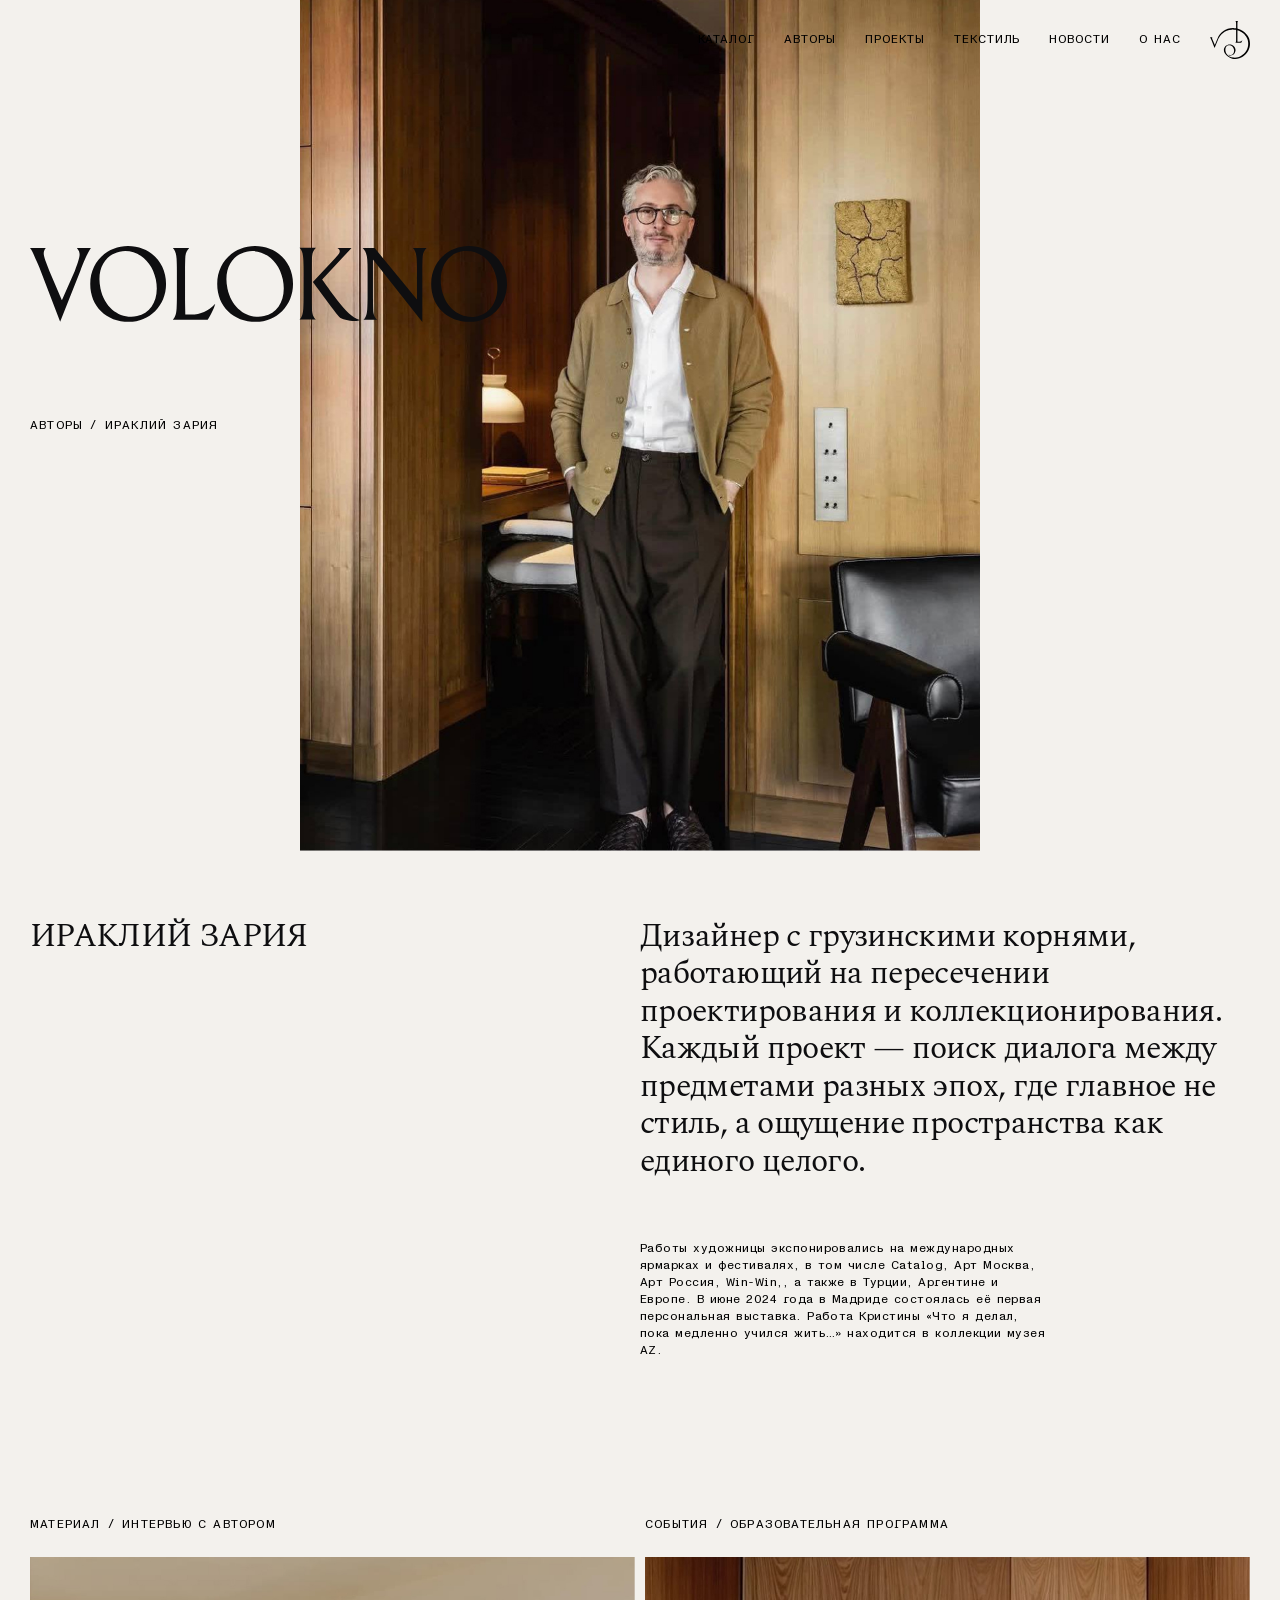
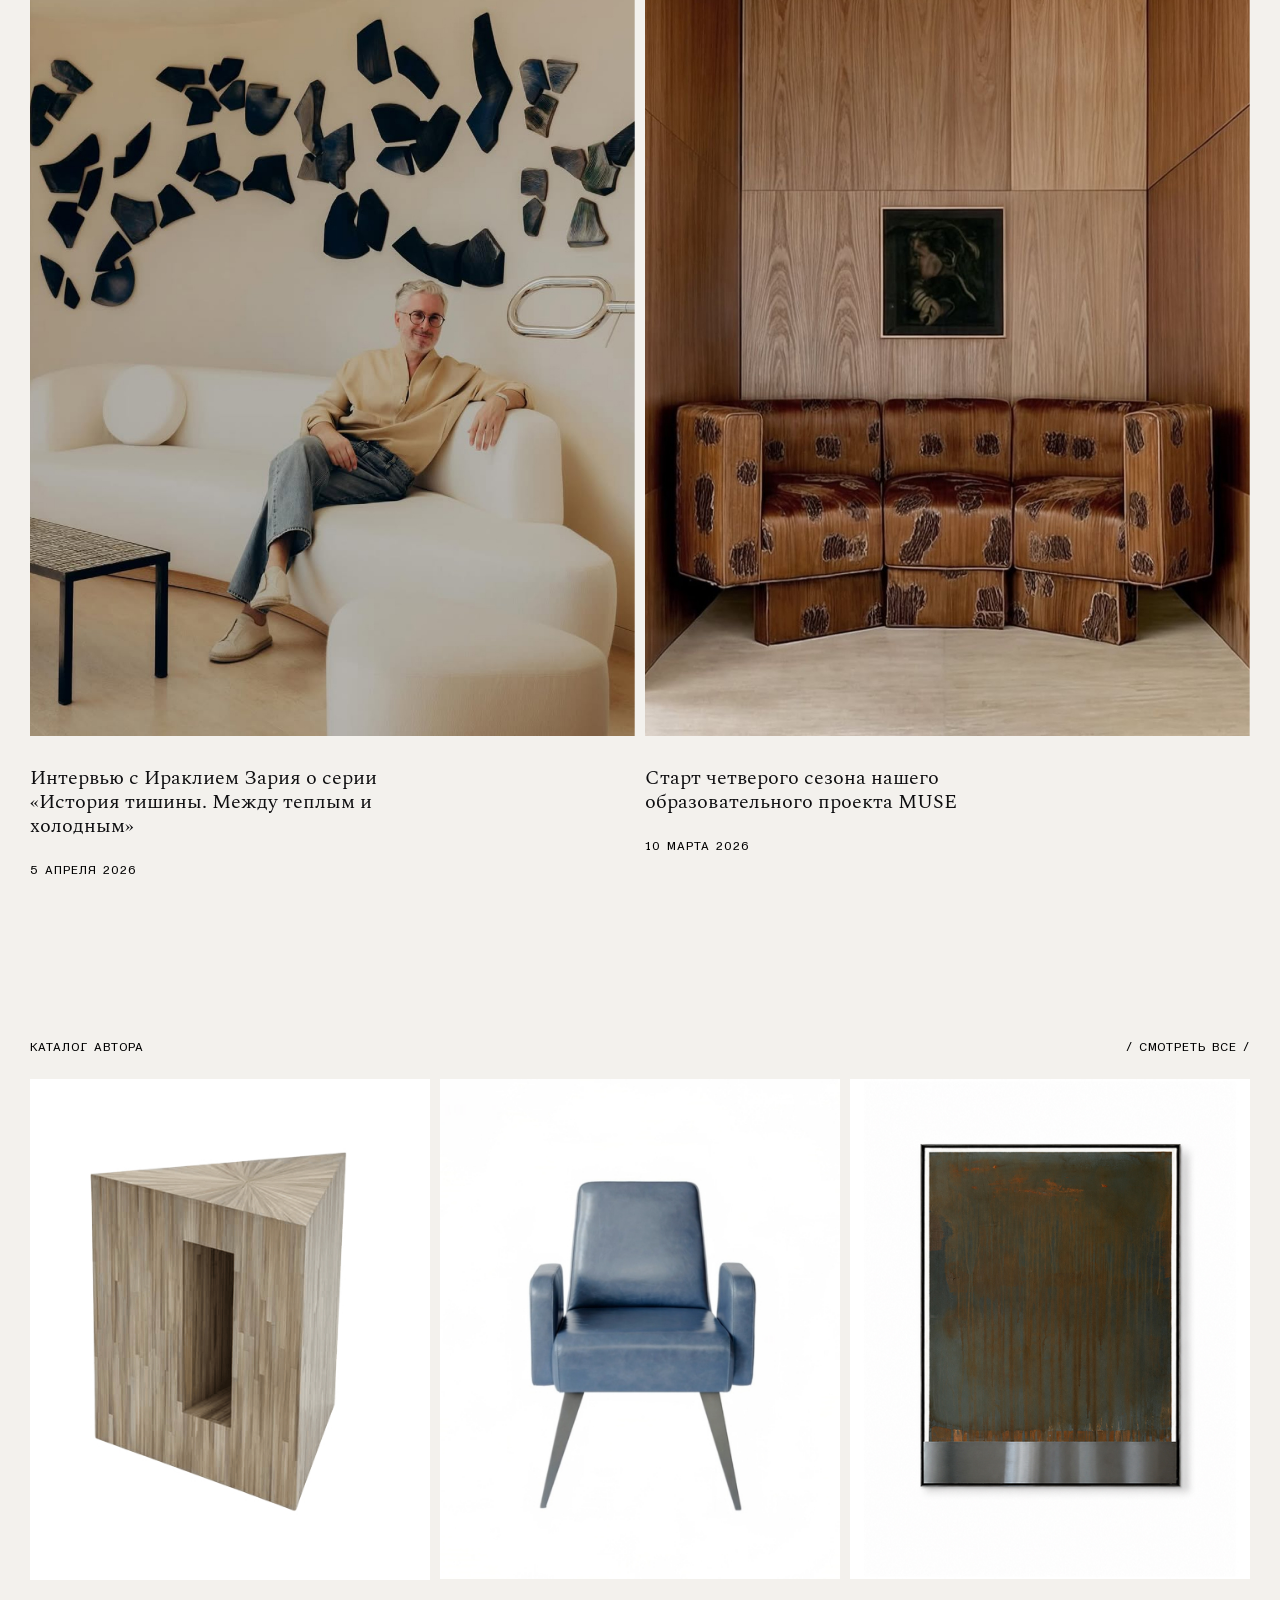
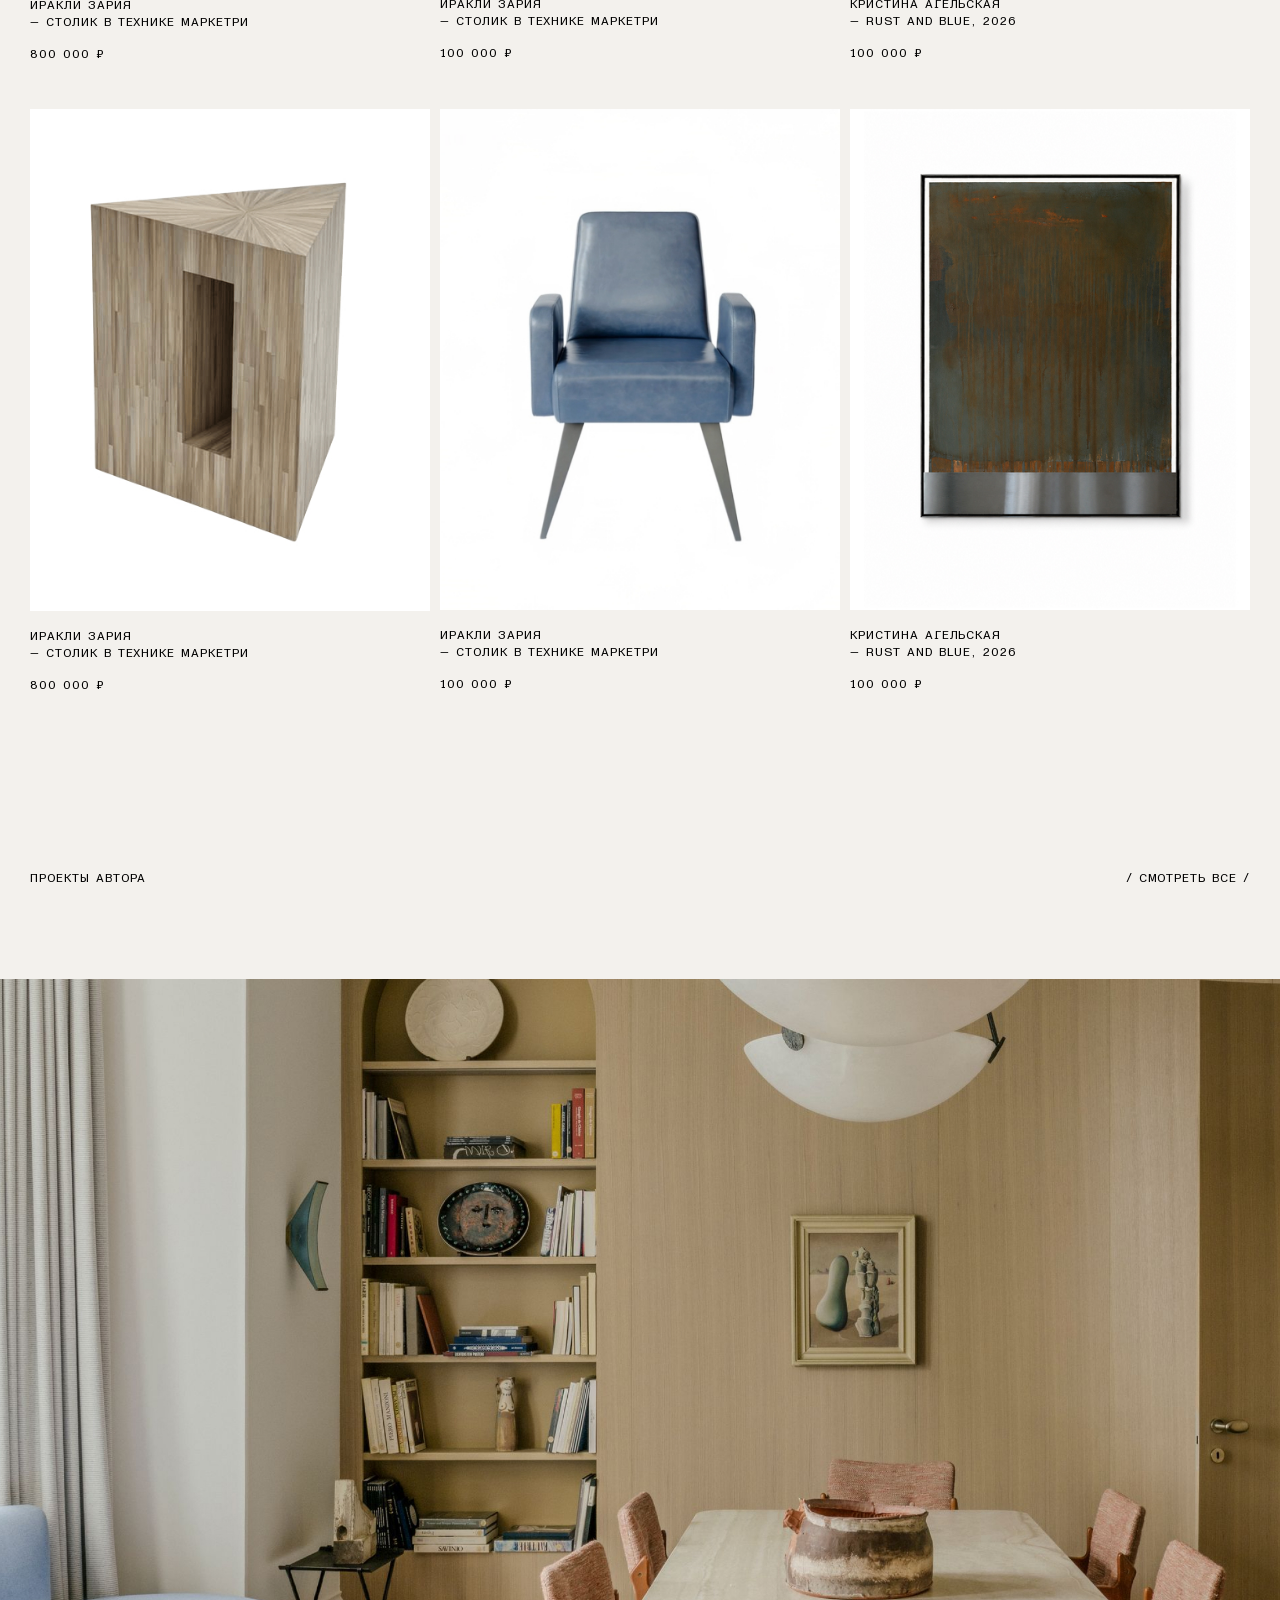
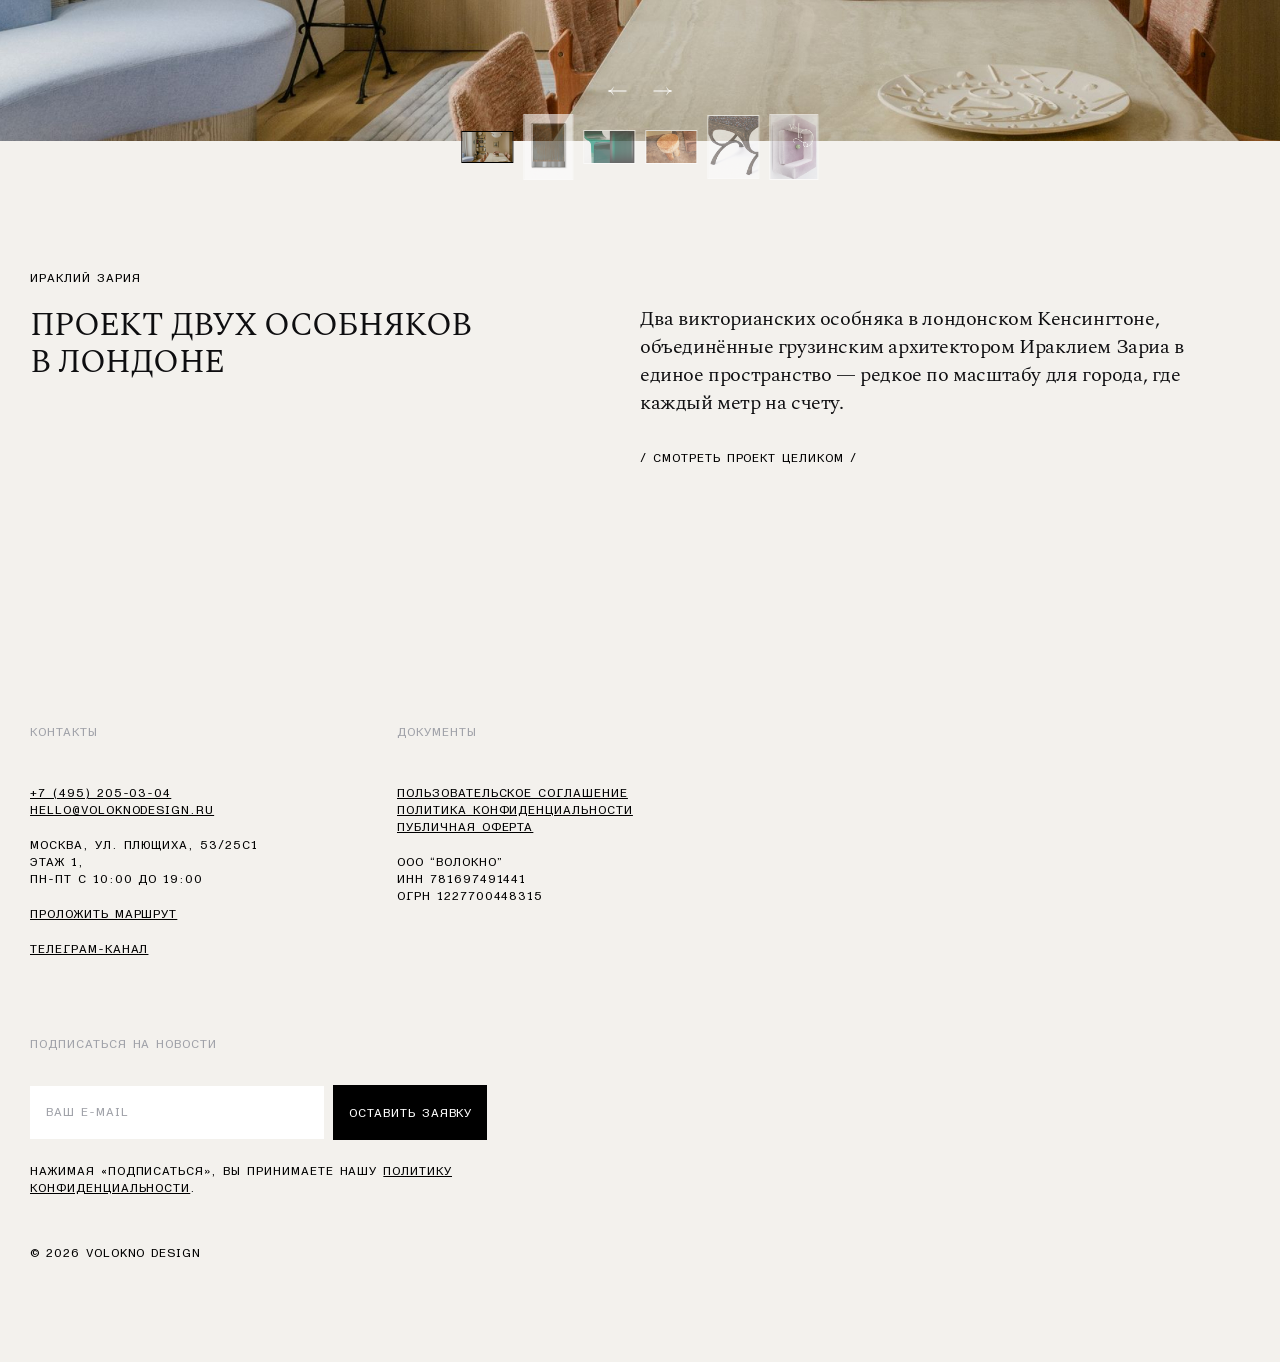
==== author-1.html @ be118489 "2 stage ver.1" ====
<!DOCTYPE html>
<html lang="ru">
<head>
    <meta charset="UTF-8">
    <meta http-equiv="X-UA-Compatible" content="IE=edge">
    <meta name="viewport" content="width=device-width, initial-scale=1.0">
    <title>Автор #1</title>
    <link rel="stylesheet" href="css/styles.min.css">
    <script src="js/jquery-3.6.0.min.js" defer></script>
    <script src="js/slick.min.js" defer></script>
    <script src="js/jquery.maskedinput.min.js" defer></script>
    <script src="js/scripts.js" defer></script>
</head>
<body class="no-logo-mobile">
    <header class="main-header">
        <a class="main-header__logo" href="index.html"></a>
        <div class="main-header__menu">
            <ul>
                <li><a href="catalog.html">каталог</a></li>
                <li><a class="active" href="authors.html">авторы</a></li>
                <li><a href="projects.html">проекты</a></li>
                <li><a href="textile.html">текстиль</a></li>
                <li><a href="news.html">новости</a></li>
                <li><a href="about.html">о нас</a></li>
            </ul>
            <a class="main-header__menu__symbol" href="index.html"></a>
        </div>
        <div class="main-header__mobile-header">
            <a class="main-header__mobile-header__symbol" href="index.html"></a>
            <span class="main-header__mobile-header__burger" data-menu-open="mobile-menu"></span>
        </div>
        <div class="main-header__mobile-menu" data-menu="mobile-menu">
            <div class="main-header__mobile-menu__header">
                <span class="main-header__mobile-menu__header__close" data-menu-close></span>
            </div>
            <div class="main-header__mobile-menu__body">
                <div class="main-header__mobile-menu__body__items">
                    <ul>
                        <li><a href="about.html">о нас</a></li>
                        <li><a href="textile.html">текстиль</a></li>
                        <li><a href="catalog.html">каталог</a></li>
                        <li><a href="news.html">новости</a></li>
                        <li><a href="projects.html">проекты</a></li>
                    </ul>
                </div>
                <div class="main-header__mobile-menu__body__contacts">
                    <p>
                        <a href="tel:+74952050304">+7 (495) 205-03-04</a> <br>
                        <a href="mailto:hello@voloknodesign.ru">hello@voloknodesign.ru</a>
                    </p>
                    <p>
                        Москва, ул. Плющиха, 53 с1<br>
                        пн-пт с 10:00 до 19:00
                    </p>
                    <p>
                        <a href="#">проложить маршрут</a>
                    </p>
                    <p>
                        <a href="">телеграм-канал</a>
                    </p>
                </div>
            </div>
        </div>
    </header>
    <main>
        <div class="author-image volblock volblock--image-promo bg-dark">
            <img src="img/author_promo_1.jpg" alt="author">
            <ul class="author-image__breadcrumbs breadcrumbs-list">
                <li>авторы</li>
                <li>ИРАКЛИЙ ЗАРИЯ</li>
            </ul>
        </div>
        <div class="author-desc volblock volblock--text-spaced volblock--text-spaced-author-desc">
            <div class="volblock--text-spaced__title">
                <span>ИРАКЛИЙ ЗАРИЯ</span>
            </div>
            <div class="volblock--text-spaced__main">
                <p>Дизайнер с грузинскими корнями, работающий на пересечении проектирования и коллекционирования. Каждый проект — поиск диалога между предметами разных эпох, где главное не стиль, а ощущение пространства как единого целого.</p>
                <div class="volblock--text-spaced__main__sm">
                    <p>Работы художницы экспонировались на международных ярмарках и фестивалях, в том числе Catalog, Арт Москва, Арт Россия, Win-Win,, а также в Турции, Аргентине и Европе. В июне 2024 года в Мадриде состоялась её первая персональная выставка. Работа Кристины «Что я делал, пока медленно учился жить…» находится в коллекции музея AZ.</p>
                </div>
            </div>
        </div>
        <div class="author-events news-list news-list--featured news-slider">
            <div class="news-list__item">
                <div class="news-list__item__type">
                    <ul class="breadcrumbs-list">
                        <li>материал</li>
                        <li>интервью с автором</li>
                    </ul>
                </div>
                <div class="news-list__item__pic">
                    <a href="#">
                        <img src="img/author_event_1.jpg" alt="event">
                    </a>
                </div>
                <div class="news-list__item__title">
                    Интервью с Ираклием Зария о серии «История тишины. Между теплым и холодным»
                </div>
                <div class="news-list__item__date">
                    5 апреля 2026
                </div>
            </div>
            <div class="news-list__item">
                <div class="news-list__item__type">
                    <ul class="breadcrumbs-list">
                        <li>события</li>
                        <li>образовательная программа</li>
                    </ul>
                </div>
                <div class="news-list__item__pic">
                    <a href="#">
                        <img src="img/author_event_2.jpg" alt="event">
                    </a>
                </div>
                <div class="news-list__item__title">
                    Старт четверого сезона нашего образовательного проекта MUSE
                </div>
                <div class="news-list__item__date">
                    10 марта 2026
                </div>
            </div>
        </div>
        <div class="author-products volblock volblock--products">
            <div class="volblock--products__title">
                <span>каталог автора</span>
                <a class="volblock--products__title__link-desktop link" href="#">смотреть все</a>
                <a class="volblock--products__title__link-mobile link padded" href="#">каталог автора</a>
            </div>
            <div class="author-products__list products-list products-list--featured featured-slider">
                <div class="products-list__item">
                    <div class="products-list__item__pic">
                        <a href="product.html">
                            <img src="img/product_1.jpg" alt="product">
                        </a>
                    </div>
                    <div class="products-list__item__author">
                        иракли зария 
                    </div>
                    <div class="products-list__item__title">
                        — столик в технике маркетри 
                    </div>
                    <div class="products-list__item__price">
                        800 000 ₽ 
                    </div>
                </div>
                <div class="products-list__item">
                    <div class="products-list__item__pic">
                        <a href="product.html">
                            <img src="img/product_2.jpg" alt="product">
                        </a>
                    </div>
                    <div class="products-list__item__author">
                        иракли зария 
                    </div>
                    <div class="products-list__item__title">
                        — столик в технике маркетри 
                    </div>
                    <div class="products-list__item__price">
                        100 000 ₽
                    </div>
                </div>
                <div class="products-list__item">
                    <div class="products-list__item__pic">
                        <a href="product.html">
                            <img src="img/product_3.jpg" alt="product">
                        </a>
                    </div>
                    <div class="products-list__item__author">
                        кристина агельская 
                    </div>
                    <div class="products-list__item__title">
                        — rust and blue, 2026
                    </div>
                    <div class="products-list__item__price">
                        100 000 ₽
                    </div>
                </div>
                <div class="products-list__item">
                    <div class="products-list__item__pic">
                        <a href="product.html">
                            <img src="img/product_1.jpg" alt="product">
                        </a>
                    </div>
                    <div class="products-list__item__author">
                        иракли зария 
                    </div>
                    <div class="products-list__item__title">
                        — столик в технике маркетри 
                    </div>
                    <div class="products-list__item__price">
                        800 000 ₽ 
                    </div>
                </div>
                <div class="products-list__item">
                    <div class="products-list__item__pic">
                        <a href="product.html">
                            <img src="img/product_2.jpg" alt="product">
                        </a>
                    </div>
                    <div class="products-list__item__author">
                        иракли зария 
                    </div>
                    <div class="products-list__item__title">
                        — столик в технике маркетри 
                    </div>
                    <div class="products-list__item__price">
                        100 000 ₽
                    </div>
                </div>
                <div class="products-list__item">
                    <div class="products-list__item__pic">
                        <a href="product.html">
                            <img src="img/product_3.jpg" alt="product">
                        </a>
                    </div>
                    <div class="products-list__item__author">
                        кристина агельская 
                    </div>
                    <div class="products-list__item__title">
                        — rust and blue, 2026
                    </div>
                    <div class="products-list__item__price">
                        100 000 ₽
                    </div>
                </div>
            </div>
        </div>
        <div class="author-projects volblock volblock--projects">
            <div class="author-projects__title volblock--projects__title">
                <span>проекты автора</span>
                <a class="volblock--projects__title__link-desktop link" href="#">смотреть все</a>
                <a class="volblock--projects__title__link-mobile link padded" href="#">проекты автора</a>
            </div>
            <div class="author-projects__slider vol-slider volblock--projects__slider slider-wrapper main-slider-wrapper">
                <div class="slider-placeholder">
                    <img src="img/author_projects_slide_1.jpg" alt="Загрузка...">
                </div>
                <div class="main-slider slider-loading">
                    <div class="main-slider__slide" data-thumb="img/author_projects_slide_1.jpg">
                        <img src="img/author_projects_slide_1.jpg" alt="main-slider-1">
                    </div>
                    <div class="main-slider__slide" data-thumb="img/slide_2.jpg">
                        <img src="img/slide_2.jpg" alt="main-slider-2">
                    </div>
                    <div class="main-slider__slide" data-thumb="img/slide_3.jpg">
                        <img src="img/slide_3.jpg" alt="main-slider-3">
                    </div>
                    <div class="main-slider__slide" data-thumb="img/slide_4.jpg">
                        <img src="img/slide_4.jpg" alt="main-slider-4">
                    </div>
                    <div class="main-slider__slide" data-thumb="img/slide_5.jpg">
                        <img src="img/slide_5.jpg" alt="main-slider-5">
                    </div>
                    <div class="main-slider__slide" data-thumb="img/slide_6.jpg">
                        <img src="img/slide_6.jpg" alt="main-slider-6">
                    </div>
                </div>
            </div>
            <div class="author-projects__desc volblock--projects__desc volblock volblock--text-spaced volblock--text-spaced-with-sub">
                <div class="volblock--text-spaced__title">
                    <i>ираклий зария</i>
                    <span>Проект двух особняков в Лондоне</span>
                </div>
                <div class="volblock--text-spaced__main volblock--text-spaced__main-md">
                    <p>Два викторианских особняка в лондонском Кенсингтоне, объединённые грузинским архитектором Ираклием Зариа в единое пространство — редкое по масштабу для города, где каждый метр на счету. </p>
                    <div class="volblock--text-spaced__main__link">
                        <a href="#" class="link padded-mobile">смотреть проект целиком</a>
                    </div>
                </div>
            </div>
        </div>
    </main>
    <footer class="main-footer">
        <div class="main-footer__blocks">
            <div class="main-footer__block main-footer__block--contacts">
                <div class="main-footer__block__title">
                    Контакты
                </div>
                <div class="main-footer__block__body">
                    <p>
                        <a href="tel:+74952050304">+7 (495) 205-03-04</a> <br>
                        <a href="mailto:hello@voloknodesign.ru">hello@voloknodesign.ru</a>
                    </p>
                    <p>
                        Москва, ул. Плющиха, 53/25с1 <br class="hidden-desktop"> этаж 1, <br class="hidden-mobile">
                        пн-пт с 10:00 до 19:00
                    </p>
                    <p>
                        <a href="#">проложить маршрут</a>
                    </p>
                    <p>
                        <a href="">телеграм-канал</a>
                    </p>
                </div>
            </div>
            <div class="main-footer__block main-footer__block--documents">
                <div class="main-footer__block__title">
                    Документы
                </div>
                <div class="main-footer__block__body">
                    <p>
                        <a href="#">пользовательское соглашение</a> <br>
                        <a href="#">Политика конфиденциальности</a> <br>
                        <a href="#">публичная Оферта</a>
                    </p>
                    <p>
                        ооо “волокно” <br>
                        ИНН 781697491441 <br>
                        ОГРН 1227700448315
                    </p>
                </div>
            </div>
            <div class="main-footer__block main-footer__block--newsletter">
                <div class="main-footer__block__title">
                    Подписаться на новости
                </div>
                <div class="main-footer__block__body">
                    <form class="newsletter-form" action="#">
                        <div class="newsletter-form__fields">
                            <input type="text" name="email" placeholder="ваш e-mail">
                            <input type="submit" name="submit" value="оставить заявку">
                        </div>
                        <div class="newsletter-form__consent">
                            Нажимая «Подписаться», вы принимаете нашу <a href="#">Политику конфиденциальности</a>.
                        </div>
                    </form>
                </div>
            </div>
        </div>
        <div class="main-footer__copyright">
            © 2026 volokno design
        </div>
        <div class="cookies-notice hidden">
            <p>На сайте используются куки-файлы. Оставаясь на сайте, вы соглашаетесь с <a href="#">Политикой конфиденциальности</a> и <a href="#">обработки персональных данных</a>.</p>
            <span class="cookies-notice__accept button button--transparent button--bordered">согласен</span>
        </div>
    </footer>
</body>
</html>
---- css/styles.min.css ----
html,body,div,span,applet,object,iframe,h1,h2,h3,h4,h5,h6,p,blockquote,pre,a,abbr,acronym,address,big,cite,code,del,dfn,em,img,ins,kbd,q,s,samp,small,strike,strong,sub,sup,tt,var,b,u,i,center,dl,dt,dd,ol,ul,li,fieldset,form,label,legend,button,table,caption,tbody,tfoot,thead,tr,th,td,article,aside,canvas,details,embed,figure,figcaption,footer,header,hgroup,menu,nav,output,ruby,section,summary,time,mark,audio,video{box-sizing:border-box;margin:0;padding:0;border:0;font-size:100%;font:inherit;vertical-align:top}strong{font-weight:bold}article,aside,details,figcaption,figure,footer,header,hgroup,menu,nav,section{display:block}body{line-height:1}ol,ul{list-style:none}blockquote,q{quotes:none}blockquote:before,blockquote:after,q:before,q:after{content:"";content:none}table{border-collapse:collapse;border-spacing:0}input[type=text],input[type=email],input[type=tel],input[type=password],input[type=number],textarea{box-sizing:border-box;text-indent:0;background:rgba(0,0,0,0);box-shadow:none;border-radius:0;outline:0}button,input[type=submit]{box-sizing:border-box;border:none;border-radius:0;background:rgba(0,0,0,0);cursor:pointer}img{max-width:100%}@font-face{font-family:"Monument Grotesk";src:url("../fonts/ABCMonumentGroteskCyrillicSemiMono-Regular.eot");src:url("../fonts/ABCMonumentGroteskCyrillicSemiMono-Regular.eot?#iefix") format("embedded-opentype"),url("../fonts/ABCMonumentGroteskCyrillicSemiMono-Regular.woff2") format("woff2"),url("../fonts/ABCMonumentGroteskCyrillicSemiMono-Regular.woff") format("woff"),url("../fonts/ABCMonumentGroteskCyrillicSemiMono-Regular.ttf") format("truetype"),url("../fonts/ABCMonumentGroteskCyrillicSemiMono-Regular.svg#ABCMonumentGroteskCyrillicSemiMono-Regular") format("svg");font-weight:normal;font-style:normal;font-display:swap}@font-face{font-family:"Spectral";src:url("../fonts/Spectral-Regular.eot");src:url("../fonts/Spectral-Regular.eot?#iefix") format("embedded-opentype"),url("../fonts/Spectral-Regular.woff2") format("woff2"),url("../fonts/Spectral-Regular.woff") format("woff"),url("../fonts/Spectral-Regular.ttf") format("truetype"),url("../fonts/Spectral-Regular.svg#Spectral-Regular") format("svg");font-weight:normal;font-style:normal;font-display:swap}@keyframes rotate-y{0%{transform:rotateX(0deg)}100%{transform:rotateX(180deg)}}@keyframes minicart-title{0%{transform:rotate(0deg)}50%{transform:rotate(7.75deg)}100%{transform:rotate(0deg)}}@keyframes minicart-title-mobile{0%{transform:rotate(0deg)}50%{transform:rotate(-8.71deg)}100%{transform:rotate(0deg)}}.slick-slider{position:relative;display:block;box-sizing:border-box;-webkit-touch-callout:none;-webkit-user-select:none;-khtml-user-select:none;-moz-user-select:none;-ms-user-select:none;user-select:none;-ms-touch-action:pan-y;touch-action:pan-y;-webkit-tap-highlight-color:rgba(0,0,0,0)}.slick-list{position:relative;overflow:hidden;display:block;margin:0;padding:0}.slick-list:focus{outline:none}.slick-list.dragging{cursor:pointer}.slick-slider .slick-track,.slick-slider .slick-list{-webkit-transform:translate3d(0, 0, 0);-moz-transform:translate3d(0, 0, 0);-ms-transform:translate3d(0, 0, 0);-o-transform:translate3d(0, 0, 0);transform:translate3d(0, 0, 0)}.slick-track{position:relative;left:0;top:0;display:block;margin-left:auto;margin-right:auto}.slick-track:before,.slick-track:after{content:"";display:table}.slick-track:after{clear:both}.slick-loading .slick-track{visibility:hidden}.slick-slide{float:left;height:100%;min-height:1px}[dir=rtl] .slick-slide{float:right}.slick-slide img{display:block}.slick-slide.slick-loading img{display:none}.slick-slide{display:none}.slick-slide.dragging img{pointer-events:none}.slick-initialized .slick-slide{display:block}.slick-loading .slick-slide{visibility:hidden}.slick-vertical .slick-slide{display:block;height:auto;border:1px solid rgba(0,0,0,0)}.slick-arrow.slick-hidden{display:none}.slider-wrapper{position:relative;width:100%;min-height:900px}@media screen and (max-width: 767px){.slider-wrapper{min-height:645px}}.slider-wrapper.slider-wrapper--inner{min-height:900px}@media screen and (max-width: 767px){.slider-wrapper.slider-wrapper--inner{min-height:492px}}.slider-placeholder{display:flex;justify-content:center;align-items:center;width:100%;height:100%;background-color:#f3f1ed}@media screen and (max-width: 767px){.slider-placeholder{position:absolute;top:0;left:0;height:645px}}.slider-placeholder img{margin:0 auto;max-height:900px;width:auto;height:auto}@media screen and (max-width: 767px){.slider-placeholder img{object-fit:cover;max-height:645px;height:645px}}.slider-placeholder img.is-horizontal{object-fit:contain}.slider-placeholder img.is-vertical{object-fit:cover}@media screen and (max-width: 767px){.slider-placeholder.slider-placeholder--inner{height:492px}}@media screen and (max-width: 767px){.slider-placeholder.slider-placeholder--inner img{height:492px}}.slider-loading{display:flex !important;flex-direction:row !important;flex-wrap:nowrap !important;overflow:hidden !important}.slider-wrapper:has(.slick-initialized) .slider-placeholder{display:none}.slick-slider{opacity:0;visibility:hidden}.slick-slider:not(.slick-initialized){overflow:hidden;flex-wrap:nowrap;height:900px}@media screen and (max-width: 767px){.slick-slider:not(.slick-initialized){height:645px}}.slick-slider.slick-initialized{opacity:1;visibility:visible;overflow:hidden;height:900px}@media screen and (max-width: 767px){.slick-slider.slick-initialized{height:645px}}.slick-slider.slick-initialized .slick-list,.slick-slider.slick-initialized .slick-track{height:100%}.slick-slider.slick-initialized .slick-slide{position:relative}.slick-slider.slick-initialized .slick-slide img{max-height:900px;width:auto;height:auto;max-width:100%}@media screen and (max-width: 767px){.slick-slider.slick-initialized .slick-slide img{width:100%;max-height:645px;height:645px}}.slick-slider.slick-initialized .slick-slide img.is-horizontal{object-fit:contain}.slick-slider.slick-initialized .slick-slide img.is-vertical{object-fit:cover}.slick-slider.home-inner-slider.slick-initialized{height:900px}@media screen and (max-width: 767px){.slick-slider.home-inner-slider.slick-initialized{height:492px}}.slick-slider.home-inner-slider.slick-initialized .slick-slide img{max-height:900px}@media screen and (max-width: 767px){.slick-slider.home-inner-slider.slick-initialized .slick-slide img{max-height:492px;height:492px}}.slick-arrow{position:absolute;bottom:104px;left:50%;z-index:10;display:block;width:30px;height:30px;padding:0;line-height:30px;border:none;background-color:rgba(0,0,0,0);cursor:pointer}@media screen and (max-width: 767px){.slick-arrow{display:none !important}}.slick-arrow.slick-prev{transform:translateX(calc(-100% - 7.5px));background-image:url("../img/slider_arrow_left.svg")}.slick-arrow.slick-next{transform:translateX(7.5px);background-image:url("../img/slider_arrow_right.svg")}.dark-bg .slick-arrow.slick-prev{background-image:url("../img/slider_arrow_left_white.svg")}.dark-bg .slick-arrow.slick-next{background-image:url("../img/slider_arrow_right_white.svg")}.slick-dots{position:absolute;left:50%;bottom:30px;z-index:10;display:flex;justify-content:center;align-items:center;gap:10px;transform:translateX(-50%)}@media screen and (max-width: 767px){.slick-dots{gap:7.5px;bottom:15px}}.slick-dots li{border:1px solid #fff;opacity:.6;transition:all ease .3s}.slick-dots li.slick-active{border-color:#000;opacity:1}.slick-dots li{cursor:pointer}.slick-dots li img{max-height:64px;max-width:50px;height:auto;width:auto}@media screen and (max-width: 767px){.slick-dots li img{max-height:47px;max-width:37px}}.authors-slider.slick-slider.slick-initialized{height:auto}.authors-slider.slick-slider .slick-arrow{left:-2px;bottom:0px}.authors-slider.slick-slider .slick-arrow.slick-prev{transform:none}.authors-slider.slick-slider .slick-arrow.slick-next{transform:translateX(45px)}.brands-slider.slick-slider.slick-initialized{height:auto}.brands-slider.slick-slider.slick-initialized .slick-track{display:flex;justify-content:start;align-items:center;gap:37px}.brands-slider.slick-slider.slick-initialized .slick-slide img{object-fit:contain;max-height:70px;height:auto}@media screen and (max-width: 767px){.brands-slider.slick-slider.slick-initialized .slick-slide img{max-width:113px;max-height:52px}}.featured-slider.slick-slider.slick-initialized{height:auto}.featured-slider.slick-slider.slick-initialized .slick-list{padding-right:10px}.featured-slider.slick-slider.slick-initialized .slick-slide{padding:0 10px 0;padding-left:0px}.featured-slider.slick-slider.slick-initialized .slick-slide img{object-fit:inherit;max-height:442px;width:100%;height:auto}.news-slider.slick-slider.slick-initialized{height:auto}.news-slider.slick-slider.slick-initialized .slick-list{padding-right:10px}.news-slider.slick-slider.slick-initialized .slick-slide{padding:0 10px 0;padding-left:0px}.news-slider.slick-slider.slick-initialized .slick-slide img{object-fit:cover;max-height:442px;width:100%;height:auto}.featured-slider.slick-slider,.news-slider.slick-slider,.featured-slider.slick-slider .slick-list,.news-slider.slick-slider .slick-list,.featured-slider.slick-slider .slick-track,.news-slider.slick-slider .slick-track,.featured-slider.slick-slider .slick-slide,.news-slider.slick-slider .slick-slide{-webkit-backface-visibility:hidden;backface-visibility:hidden;-webkit-perspective:1000px;perspective:1000px;-webkit-transform:translate3d(0, 0, 0);transform:translate3d(0, 0, 0)}html{height:calc(var(--vh, 1vh)*100)}body{position:relative;height:100%;min-width:300px;font-family:"Spectral",Garamond,serif;font-weight:normal;font-size:20px;color:#0e0e10;line-height:120%;background-color:#f3f1ed;-webkit-font-smoothing:antialiased;-moz-osx-font-smoothing:grayscale;text-rendering:optimizeLegibility}body.body-fixed{overflow:hidden;width:100%;height:100%}main,footer{clear:both}main{min-height:850px;margin-bottom:200px}@media screen and (max-width: 767px){main{margin-bottom:100px}}h1,h2,h3{font-size:32px;line-height:117%;letter-spacing:-0.02em}@media screen and (max-width: 767px){h1,h2,h3{font-size:20px;line-height:120%}}a{color:inherit;text-decoration:underline;transition:all ease .3s}a:hover{text-decoration:none}a:active{text-decoration:none;opacity:.5}.link{font-family:"Monument Grotesk",Arial,sans-serif;font-weight:normal;font-size:12px;color:#000;line-height:142%;letter-spacing:.08em;text-transform:uppercase}@media screen and (max-width: 767px){.link{font-size:10px;letter-spacing:.1em}}.link{text-decoration:none;transition:all ease .3s}.link:before{content:"/ ";transition:all ease .3s}.link:after{content:" /";transition:all ease .3s}.link:hover:before,.link:hover:after{opacity:0}.link:active{opacity:.5}.link:active:before,.link:active:after{opacity:0}.link.padded{display:inline-block;padding:5px 5px}@media screen and (max-width: 767px){.link.padded{padding:6px 5px}}.link.padded-mobile{display:inline-block}@media screen and (max-width: 767px){.link.padded-mobile{padding:6px 5px}}input[type=text],input[type=email],input[type=tel],input[type=password],input[type=number]{height:53px;padding:0 15px;color:#0e0e10;line-height:53px;border:1px solid rgba(0,0,0,0);background-color:#fff;transition:all ease .3s}@media screen and (max-width: 767px){input[type=text],input[type=email],input[type=tel],input[type=password],input[type=number]{height:50px;line-height:50px}}input[type=text]::placeholder,input[type=text]::-webkit-input-placeholder,input[type=email]::placeholder,input[type=email]::-webkit-input-placeholder,input[type=tel]::placeholder,input[type=tel]::-webkit-input-placeholder,input[type=password]::placeholder,input[type=password]::-webkit-input-placeholder,input[type=number]::placeholder,input[type=number]::-webkit-input-placeholder{color:#a0a2a9;opacity:1}input[type=text]:focus,input[type=email]:focus,input[type=tel]:focus,input[type=password]:focus,input[type=number]:focus{border-color:#0e0e10}input[type=text].error,input[type=email].error,input[type=tel].error,input[type=password].error,input[type=number].error{color:#a63838;border-color:#a63838}input,select,textarea,button,.button{font-family:"Monument Grotesk",Arial,sans-serif;font-weight:normal;font-size:12px;color:#000;line-height:142%;letter-spacing:.08em;text-transform:uppercase}@media screen and (max-width: 767px){input,select,textarea,button,.button{font-size:10px;letter-spacing:.1em}}input,select,textarea,button,.button{outline:none}textarea{height:auto;resize:none}input[type=checkbox],input[type=radio],label{margin:0;cursor:pointer}input[type=checkbox]{display:none}input[type=checkbox]+i{display:block;width:14px;height:14px;margin-right:10px;cursor:pointer;background-repeat:no-repeat;background-position:center center;background-size:auto;background-image:url("../img/checkbox_empty.svg")}input[type=checkbox]:checked+i{background-image:url("../img/checkbox_full.svg")}input[type=submit],button,.button{display:inline-block;height:55px;padding:0 30px;line-height:55px;color:#fff;border:1px solid rgba(0,0,0,0);background-color:#000;cursor:pointer;transition:all ease .3s}@media screen and (max-width: 767px){input[type=submit],button,.button{height:50px;line-height:50px}}input[type=submit]:hover,button:hover,.button:hover{background-color:#1e1d1f}input[type=submit]:active,button:active,.button:active{background-color:#2c2b2e}input[type=submit].button--white,button.button--white,.button.button--white{color:#000;background-color:#fff}input[type=submit].button--white:hover,button.button--white:hover,.button.button--white:hover{background-color:#ebeae8}input[type=submit].button--white:active,button.button--white:active,.button.button--white:active{background-color:#dbd9d6}input[type=submit].button--transparent,button.button--transparent,.button.button--transparent{color:#0e0e10;background-color:rgba(0,0,0,0)}input[type=submit].button--transparent:hover,button.button--transparent:hover,.button.button--transparent:hover{background-color:rgba(14,14,16,.06)}input[type=submit].button--transparent:active,button.button--transparent:active,.button.button--transparent:active{background-color:rgba(14,14,16,.12)}input[type=submit].button--bordered,button.button--bordered,.button.button--bordered{border-color:#000}input::-webkit-outer-spin-button,input::-webkit-inner-spin-button{-webkit-appearance:none}label[for]{display:block;margin-bottom:7px;color:#0e0e10;letter-spacing:.05em;opacity:.6}label[for]+input,label[for]+select,label[for]+textarea{width:100%;margin-bottom:30px}@media screen and (max-width: 767px){.hidden-mobile{display:none !important}}.hidden-desktop{display:none !important}@media screen and (max-width: 767px){.hidden-desktop{display:inherit !important}}.hidden{display:none !important}.invisible{opacity:0;visibility:hidden}.highlighted{color:#e9b910}.loading{position:relative}.loading:after{content:"";display:block;position:absolute;top:0;left:0;width:100%;height:100%;z-index:1000;background:hsla(0,0%,100%,.7)}.main-header{position:absolute;top:0;left:0;z-index:100;width:100%;padding:21px 30px 0}.main-header .main-header__logo{position:absolute;top:246px;left:30px;display:block;width:477px;height:76px;background-repeat:no-repeat;background-position:center center;background-size:contain;background-image:url("../img/logo_black.svg")}@media screen and (max-width: 767px){.main-header .main-header__logo{top:265px;left:20px;width:250px;height:40px}}.main-header .main-header__menu{position:relative;font-family:"Monument Grotesk",Arial,sans-serif;font-weight:normal;font-size:12px;color:#000;line-height:142%;letter-spacing:.08em;text-transform:uppercase}@media screen and (max-width: 767px){.main-header .main-header__menu{font-size:10px;letter-spacing:.1em}}@media screen and (max-width: 767px){.main-header .main-header__menu{display:none}}.main-header .main-header__menu ul{display:flex;justify-content:end;align-items:end;gap:29px;padding:10px 69px 0 0}.main-header .main-header__menu ul li a{text-decoration:none;border-bottom:1px solid rgba(0,0,0,0)}.main-header .main-header__menu ul li a:hover{border-color:#000}.main-header .main-header__menu .main-header__menu__symbol{position:absolute;top:0;right:0;display:block;width:40px;height:38px;background-repeat:no-repeat;background-position:center center;background-size:auto;background-image:url("../img/symbol_black.svg")}.main-header .main-header__mobile-header{position:absolute;top:59px;left:10px;display:flex;justify-content:space-between;align-items:center;width:calc(100% - 20px);padding:8px 10px;transition:all ease .3s}@media screen and (min-width: 768px){.main-header .main-header__mobile-header{display:none}}.main-header .main-header__mobile-header .main-header__mobile-header__symbol{width:34px;height:32px;background-repeat:no-repeat;background-position:center center;background-size:auto;background-image:url("../img/symbol_mob_black.svg")}.main-header .main-header__mobile-header .main-header__mobile-header__burger{width:38px;height:38px;background-repeat:no-repeat;background-position:center center;background-size:auto;background-image:url("../img/mobmenu_black.svg");cursor:pointer}.main-header .main-header__mobile-menu{position:fixed;top:0;left:0;width:100%;height:100%;background:#fff;z-index:300;opacity:0;visibility:hidden;transform:translateY(20px);transition:opacity .3s ease,visibility .3s ease,transform .3s ease}.main-header .main-header__mobile-menu.is-open{opacity:1;visibility:visible;transform:translateY(0)}@media screen and (min-width: 768px){.main-header .main-header__mobile-menu{display:none}}.main-header .main-header__mobile-menu .main-header__mobile-menu__header{position:relative;display:flex;justify-content:space-between;align-items:center;padding:5px 12px 5px 10px}.main-header .main-header__mobile-menu .main-header__mobile-menu__header .main-header__mobile-menu__header__symbol{width:34px;height:32px;background-repeat:no-repeat;background-position:center center;background-size:auto;background-image:url("../img/symbol_mob_black.svg")}.main-header .main-header__mobile-menu .main-header__mobile-menu__header .main-header__mobile-menu__header__close{width:38px;height:38px;background-repeat:no-repeat;background-position:center center;background-size:auto;background-image:url("../img/mobmenu_close.svg");cursor:pointer}.main-header .main-header__mobile-menu .main-header__mobile-menu__body{display:flex;justify-content:space-between;align-items:center;flex-direction:column;height:calc(100% - 48px);gap:50px;font-family:"Monument Grotesk",Arial,sans-serif;font-weight:normal;font-size:12px;color:#000;line-height:142%;letter-spacing:.08em;text-transform:uppercase}@media screen and (max-width: 767px){.main-header .main-header__mobile-menu .main-header__mobile-menu__body{font-size:10px;letter-spacing:.1em}}@media screen and (max-width: 767px){.main-header .main-header__mobile-menu .main-header__mobile-menu__body{font-size:12px;letter-spacing:.08em}}.main-header .main-header__mobile-menu .main-header__mobile-menu__body .main-header__mobile-menu__body__items{margin-top:42px;text-align:center}.main-header .main-header__mobile-menu .main-header__mobile-menu__body .main-header__mobile-menu__body__items ul li{margin-bottom:10px}.main-header .main-header__mobile-menu .main-header__mobile-menu__body .main-header__mobile-menu__body__items ul li a{text-decoration:none}.main-header .main-header__mobile-menu .main-header__mobile-menu__body .main-header__mobile-menu__body__contacts{max-width:210px;margin-bottom:24px;text-align:center}.main-header .main-header__mobile-menu .main-header__mobile-menu__body .main-header__mobile-menu__body__contacts p{margin-bottom:1.4em}.main-header .main-header__mobile-menu .main-header__mobile-menu__body .main-header__mobile-menu__body__contacts p:last-child{margin-bottom:0}.main-footer{padding:0 30px 100px;font-family:"Monument Grotesk",Arial,sans-serif;font-weight:normal;font-size:12px;color:#000;line-height:142%;letter-spacing:.08em;text-transform:uppercase}@media screen and (max-width: 767px){.main-footer{font-size:10px;letter-spacing:.1em}}@media screen and (max-width: 767px){.main-footer{position:relative;padding:32px 20px 30px;color:#fff;background-color:#000}.main-footer:after{content:"";position:absolute;bottom:253px;right:47px;width:130px;height:258px;background-repeat:no-repeat;background-position:center center;background-size:auto;background-image:url("../img/symbol_footer.svg")}}.main-footer .main-footer__blocks{display:flex;justify-content:start;align-items:start;flex-wrap:wrap;gap:78px 137px;max-width:620px;margin-bottom:48px}@media screen and (max-width: 767px){.main-footer .main-footer__blocks{gap:50px 0;max-width:100%}}.main-footer .main-footer__block.main-footer__block--contacts{width:230px}@media screen and (max-width: 767px){.main-footer .main-footer__block.main-footer__block--contacts{order:2;width:100%;font-size:12px;line-height:140%}}.main-footer .main-footer__block.main-footer__block--documents{width:250px}@media screen and (max-width: 767px){.main-footer .main-footer__block.main-footer__block--documents{order:3;width:100%;font-size:12px;line-height:140%}.main-footer .main-footer__block.main-footer__block--documents .main-footer__block__title{display:none}}.main-footer .main-footer__block.main-footer__block--newsletter{width:100%}@media screen and (max-width: 767px){.main-footer .main-footer__block.main-footer__block--newsletter{order:1;width:100%;margin-bottom:134px}}.main-footer .main-footer__block.main-footer__block--newsletter .main-footer__block__title{margin-bottom:32px}@media screen and (max-width: 767px){.main-footer .main-footer__block.main-footer__block--newsletter .main-footer__block__title{margin-bottom:18px}}.main-footer .main-footer__block .main-footer__block__title{margin-bottom:44px;color:#a0a2a9}@media screen and (max-width: 767px){.main-footer .main-footer__block .main-footer__block__title{margin-bottom:20px;color:#fff}}.main-footer .main-footer__block .main-footer__block__body p{margin-bottom:1.5em}.main-footer .main-footer__block .main-footer__block__body p:last-of-type{margin-bottom:0}body.top-spaced main{padding-top:430px}@media screen and (max-width: 767px){body.top-spaced main{padding-top:323px}}@media screen and (max-width: 767px){body.dark-bg .main-header .main-header__logo{background-image:url("../img/logo_white.svg")}body.dark-bg .main-header .main-header__mobile-header .main-header__mobile-header__symbol{background-image:url("../img/symbol_mob_white.svg")}body.dark-bg .main-header .main-header__mobile-header .main-header__mobile-header__burger{background-image:url("../img/mobmenu_white.svg")}body.dark-bg .main-slider .main-slider__slide .main-slider__slide__desc{color:#fff}body.dark-bg .main-slider .main-slider__slide .main-slider__slide__desc a{color:#fff}}@media screen and (max-width: 767px){body.header-fixed .main-header__mobile-header,body.header-fixed.dark-bg .main-header__mobile-header{position:fixed;background:#fff}body.header-fixed .main-header__mobile-header .main-header__mobile-header__symbol,body.header-fixed.dark-bg .main-header__mobile-header .main-header__mobile-header__symbol{background-image:url("../img/symbol_mob_black.svg")}body.header-fixed .main-header__mobile-header .main-header__mobile-header__burger,body.header-fixed.dark-bg .main-header__mobile-header .main-header__mobile-header__burger{background-image:url("../img/mobmenu_black.svg")}}@media screen and (max-width: 767px){body.no-logo-mobile .main-header .main-header__logo{display:none}}.volblock--text-center{padding:100px 100px 106px}@media screen and (max-width: 767px){.volblock--text-center{padding:60px 20px}}.volblock--text-center .volblock--text-center__main{max-width:950px;margin:0 auto;font-size:32px;line-height:117%;letter-spacing:-0.02em}@media screen and (max-width: 767px){.volblock--text-center .volblock--text-center__main{font-size:20px;line-height:120%}}.volblock--text-center .volblock--text-center__main{text-align:center}.volblock--text-center .volblock--text-center__link{display:flex;justify-content:center;align-items:center;margin:64px 0 0}@media screen and (max-width: 767px){.volblock--text-center .volblock--text-center__link{margin-top:30px}}.volblock--text-center.volblock--text-center-margin{padding:0;margin:120px 0 100px}@media screen and (max-width: 767px){.volblock--text-center.volblock--text-center-margin{padding:0;margin:30px 20px}}.volblock--text-medium{margin-bottom:32px;font-size:32px;line-height:117%;letter-spacing:-0.02em}@media screen and (max-width: 767px){.volblock--text-medium{font-size:20px;line-height:120%}}.volblock--text-small{max-width:480px;margin-bottom:32px;font-family:"Monument Grotesk",Arial,sans-serif;font-weight:normal;font-size:12px;color:#000;line-height:142%;letter-spacing:.08em;text-transform:uppercase}@media screen and (max-width: 767px){.volblock--text-small{font-size:10px;letter-spacing:.1em}}.volblock--text-small{letter-spacing:.04em;text-transform:none}.volblock--text-small p{margin-bottom:1.5em}.volblock--text-small p:last-child{margin-bottom:0}.volblock--text-spaced{display:flex;justify-content:space-between;align-items:start;padding:60px 30px 57px}@media screen and (max-width: 767px){.volblock--text-spaced{display:block;padding:30px 20px}}.volblock--text-spaced .volblock--text-spaced__title{width:50%;padding-right:20px;font-size:32px;line-height:117%;letter-spacing:-0.02em}@media screen and (max-width: 767px){.volblock--text-spaced .volblock--text-spaced__title{font-size:20px;line-height:120%}}.volblock--text-spaced .volblock--text-spaced__title{text-transform:uppercase}@media screen and (max-width: 767px){.volblock--text-spaced .volblock--text-spaced__title{width:100%;padding-right:0;margin-bottom:20px}}.volblock--text-spaced .volblock--text-spaced__title i{display:block;font-family:"Monument Grotesk",Arial,sans-serif;font-weight:normal;font-size:12px;color:#000;line-height:142%;letter-spacing:.08em;text-transform:uppercase}@media screen and (max-width: 767px){.volblock--text-spaced .volblock--text-spaced__title i{font-size:10px;letter-spacing:.1em}}.volblock--text-spaced .volblock--text-spaced__title i{margin-bottom:20px;font-style:normal}@media screen and (max-width: 767px){.volblock--text-spaced .volblock--text-spaced__title i{margin-bottom:20px}}.volblock--text-spaced .volblock--text-spaced__title span{display:block;max-width:465px}@media screen and (max-width: 767px){.volblock--text-spaced .volblock--text-spaced__title span{max-width:100%}}.volblock--text-spaced .volblock--text-spaced__main{width:50%}@media screen and (max-width: 767px){.volblock--text-spaced .volblock--text-spaced__main{width:100%}}.volblock--text-spaced .volblock--text-spaced__main p{font-size:32px;line-height:117%;letter-spacing:-0.02em}@media screen and (max-width: 767px){.volblock--text-spaced .volblock--text-spaced__main p{font-size:20px;line-height:120%}}.volblock--text-spaced .volblock--text-spaced__main.volblock--text-spaced__main-md p{font-size:20px;line-height:120%;letter-spacing:0em;line-height:140%;letter-spacing:-0.02em}@media screen and (max-width: 767px){.volblock--text-spaced .volblock--text-spaced__main.volblock--text-spaced__main-md p{line-height:120%}}.volblock--text-spaced .volblock--text-spaced__main .volblock--text-spaced__main__sm{max-width:66.6%;margin:60px 0 100px}@media screen and (max-width: 767px){.volblock--text-spaced .volblock--text-spaced__main .volblock--text-spaced__main__sm{max-width:100%;margin:20px 0 0}}.volblock--text-spaced .volblock--text-spaced__main .volblock--text-spaced__main__sm p{font-family:"Monument Grotesk",Arial,sans-serif;font-weight:normal;font-size:12px;color:#000;line-height:142%;letter-spacing:.08em;text-transform:uppercase}@media screen and (max-width: 767px){.volblock--text-spaced .volblock--text-spaced__main .volblock--text-spaced__main__sm p{font-size:10px;letter-spacing:.1em}}.volblock--text-spaced .volblock--text-spaced__main .volblock--text-spaced__main__sm p{text-transform:none;letter-spacing:.04em}@media screen and (max-width: 767px){.volblock--text-spaced .volblock--text-spaced__main .volblock--text-spaced__main__sm p{letter-spacing:.06em}}.volblock--text-spaced .volblock--text-spaced__main__link{display:flex;justify-content:start;align-items:center;margin-top:33px;letter-spacing:.08em}@media screen and (max-width: 767px){.volblock--text-spaced .volblock--text-spaced__main__link{margin-top:21px}}@media screen and (max-width: 767px){.volblock--text-spaced.volblock--text-spaced-padded{padding:60px 20px 30px}}.volblock--text-spaced.volblock--text-spaced-with-sub .volblock--text-spaced__main{padding-top:35px}@media screen and (max-width: 767px){.volblock--text-spaced.volblock--text-spaced-with-sub .volblock--text-spaced__main{padding-top:0}}@media screen and (max-width: 767px){.volblock--text-spaced.volblock--text-spaced-author-desc{padding:20px 20px 30px}}.volblock--text-spaced.volblock--text-spaced-pagetitle{padding:0;margin:30px 30px 162px}@media screen and (max-width: 767px){.volblock--text-spaced.volblock--text-spaced-pagetitle{margin:30px 20px 20px}}.volblock--horiz-items{font-family:"Monument Grotesk",Arial,sans-serif;font-weight:normal;font-size:12px;color:#000;line-height:142%;letter-spacing:.08em;text-transform:uppercase}@media screen and (max-width: 767px){.volblock--horiz-items{font-size:10px;letter-spacing:.1em}}.volblock--horiz-items .volblock--horiz-items__title{margin-bottom:20px}@media screen and (max-width: 767px){.volblock--horiz-items .volblock--horiz-items__title{margin-bottom:20px}}.volblock--horiz-items .volblock--horiz-items__list{display:flex;justify-content:start;align-items:start;gap:11px}@media screen and (max-width: 767px){.volblock--horiz-items .volblock--horiz-items__list{overflow-x:auto;-webkit-overflow-scrolling:touch;scrollbar-width:none;-ms-overflow-style:none}.volblock--horiz-items .volblock--horiz-items__list::-webkit-scrollbar{display:none;width:0 !important;height:0 !important}}.volblock--horiz-items .volblock--horiz-items__list .volblock--horiz-items__list__item{display:flex;justify-content:start;align-items:start;align-items:stretch;gap:10px}.volblock--horiz-items .volblock--horiz-items__list .volblock--horiz-items__list__item__pic{width:112px}.volblock--horiz-items .volblock--horiz-items__list .volblock--horiz-items__list__item__pic img{width:100%;height:auto}.volblock--horiz-items .volblock--horiz-items__list .volblock--horiz-items__list__item__info{position:relative;width:232px}@media screen and (max-width: 767px){.volblock--horiz-items .volblock--horiz-items__list .volblock--horiz-items__list__item__info{width:190px}}.volblock--horiz-items .volblock--horiz-items__list .volblock--horiz-items__list__item__info__title{margin-bottom:10px}.volblock--horiz-items .volblock--horiz-items__list .volblock--horiz-items__list__item__info__desc{max-width:224px;letter-spacing:.04em;text-transform:none}@media screen and (max-width: 767px){.volblock--horiz-items .volblock--horiz-items__list .volblock--horiz-items__list__item__info__desc{max-width:180px}}.volblock--horiz-items .volblock--horiz-items__list .volblock--horiz-items__list__item__info__link{position:absolute;left:0;bottom:0}.volblock--horiz-items.volblock--horiz-items-sm .volblock--horiz-items__list .volblock--horiz-items__list__item .volblock--horiz-items__list__item__info{width:112px}.volblock--preview{width:490px;max-width:490px;margin:0 30px 100px}@media screen and (max-width: 1099px){.volblock--preview{width:30%;min-height:auto}}@media screen and (max-width: 767px){.volblock--preview{width:100%;margin:0 0 30px;padding:10px 10px 32px 20px;letter-spacing:-0.02em}}.volblock--preview span{display:inline-block;margin-right:16px;font-family:"Monument Grotesk",Arial,sans-serif;font-weight:normal;font-size:12px;color:#000;line-height:142%;letter-spacing:.08em;text-transform:uppercase}@media screen and (max-width: 767px){.volblock--preview span{font-size:10px;letter-spacing:.1em}}.volblock--preview span{transform:translateY(5px)}@media screen and (max-width: 767px){.volblock--preview span{margin-right:19px;font-size:12px;letter-spacing:.08em;transform:translateY(5px)}}.volblock--image-promo{position:relative;display:flex;justify-content:center;align-items:center;height:851px;margin-bottom:7px}@media screen and (max-width: 767px){.volblock--image-promo{display:block;height:auto}}.volblock--image-promo img{max-height:100%;width:auto}@media screen and (max-width: 767px){.volblock--image-promo img{height:645px;object-fit:cover}}.volblock--image-promo .breadcrumbs-list{position:absolute;top:auto;bottom:auto;left:30px}@media screen and (max-width: 767px){.volblock--image-promo .breadcrumbs-list{position:static;margin:30px 20px 0}}.volblock--image-promo.volblock--image-promo-project{margin-bottom:0}.volblock--image-with-caption{margin:0 30px 160px}@media screen and (max-width: 767px){.volblock--image-with-caption{margin:0 0 30px}}.volblock--image-with-caption .volblock--image-with-caption__pic{margin-bottom:20px}.volblock--image-with-caption .volblock--image-with-caption__pic>img{width:100%;height:auto}.volblock--image-with-caption .volblock--image-with-caption__text{max-width:505px;font-family:"Monument Grotesk",Arial,sans-serif;font-weight:normal;font-size:12px;color:#000;line-height:142%;letter-spacing:.08em;text-transform:uppercase}@media screen and (max-width: 767px){.volblock--image-with-caption .volblock--image-with-caption__text{font-size:10px;letter-spacing:.1em}}.volblock--image-with-caption .volblock--image-with-caption__text{text-transform:none}@media screen and (max-width: 767px){.volblock--image-with-caption .volblock--image-with-caption__text{max-width:calc(100% - 40px);margin:0 20px 0}}.volblock--image-with-caption.volblock--image-with-caption-complex>*{margin-left:0;margin-right:0}@media screen and (max-width: 767px){.volblock--image-with-caption.volblock--image-with-caption-complex .volblock--image-with-caption__text{margin-left:20px;margin-right:20px}}.volblock--products .volblock--products__title{display:flex;justify-content:space-between;align-items:center;padding:0 30px 23px;font-family:"Monument Grotesk",Arial,sans-serif;font-weight:normal;font-size:12px;color:#000;line-height:142%;letter-spacing:.08em;text-transform:uppercase}@media screen and (max-width: 767px){.volblock--products .volblock--products__title{font-size:10px;letter-spacing:.1em}}@media screen and (max-width: 767px){.volblock--products .volblock--products__title{padding:20px 20px 23px}}@media screen and (max-width: 767px){.volblock--products .volblock--products__title span,.volblock--products .volblock--products__title .volblock--products__title__link-desktop{display:none}}@media screen and (min-width: 768px){.volblock--products .volblock--products__title .volblock--products__title__link-mobile{display:none}}.volblock--projects .volblock--projects__title{display:flex;justify-content:space-between;align-items:center;padding:0 30px 23px;font-family:"Monument Grotesk",Arial,sans-serif;font-weight:normal;font-size:12px;color:#000;line-height:142%;letter-spacing:.08em;text-transform:uppercase}@media screen and (max-width: 767px){.volblock--projects .volblock--projects__title{font-size:10px;letter-spacing:.1em}}@media screen and (max-width: 767px){.volblock--projects .volblock--projects__title{padding:20px 20px 23px}}@media screen and (max-width: 767px){.volblock--projects span,.volblock--projects .volblock--projects__title__link-desktop{display:none}}@media screen and (min-width: 768px){.volblock--projects .volblock--projects__title__link-mobile{display:none}}.volblock--2cols{display:flex;justify-content:space-between;align-items:start;gap:13px;flex-wrap:wrap;margin:0 30px}@media screen and (max-width: 767px){.volblock--2cols{gap:0;margin:0 20px 30px}}.volblock--2cols>*{flex:0 0 calc(50% - 6.5px);margin-left:0;margin-right:0}@media screen and (max-width: 767px){.volblock--2cols>*{flex:0 0 100%}}@media screen and (max-width: 767px){.volblock--2cols .volblock--text-medium{margin-bottom:0}}.volblock--2cols .volblock--text-small:nth-child(2){margin:0 auto}@media screen and (max-width: 767px){.volblock--2cols .volblock--text-small:nth-child(2){margin:30px 0 0 0}}@media screen and (min-width: 768px){.volblock--2cols .vol-slider{max-width:calc(50% - 6.5px);width:calc(50% - 6.5px)}}@media screen and (max-width: 767px){.volblock--2cols>:nth-child(2){margin:30px 0 0 0}}.breadcrumbs-list{display:flex;justify-content:start;align-items:start;font-family:"Monument Grotesk",Arial,sans-serif;font-weight:normal;font-size:12px;color:#000;line-height:142%;letter-spacing:.08em;text-transform:uppercase}@media screen and (max-width: 767px){.breadcrumbs-list{font-size:10px;letter-spacing:.1em}}.breadcrumbs-list li{letter-spacing:.1em}.breadcrumbs-list li:after{content:"/";margin:0 .6em}.breadcrumbs-list li:last-child:after{display:none}.products-list{display:flex;justify-content:space-between;align-items:start;flex-wrap:wrap;gap:30px 10px;padding:0 30px}@media screen and (max-width: 767px){.products-list{gap:20px 5px;padding:0 20px}}.products-list .products-list__item{flex:0 0 calc(33.333% - 6.6666666667px);padding-bottom:16px}@media screen and (max-width: 767px){.products-list .products-list__item{flex:0 0 calc(50% - 2.5px);padding-bottom:0}}.products-list .products-list__item{font-family:"Monument Grotesk",Arial,sans-serif;font-weight:normal;font-size:12px;color:#000;line-height:142%;letter-spacing:.08em;text-transform:uppercase}@media screen and (max-width: 767px){.products-list .products-list__item{font-size:10px;letter-spacing:.1em}}.products-list .products-list__item .products-list__item__pic{margin-bottom:17px}@media screen and (max-width: 767px){.products-list .products-list__item .products-list__item__pic{margin-bottom:15px}}.products-list .products-list__item .products-list__item__pic img{width:100%;height:auto}.products-list .products-list__item .products-list__item__title{margin-bottom:15px}@media screen and (max-width: 767px){.products-list .products-list__item .products-list__item__title{margin-bottom:10px}}@media screen and (max-width: 767px){.products-list.products-list--featured{padding:0 0 40px 20px}.products-list.products-list--featured .products-list__item{padding:0}}.authors-list{display:flex;justify-content:space-between;align-items:start;flex-wrap:wrap;gap:30px 10px;padding:0 30px}@media screen and (max-width: 767px){.authors-list{gap:50px 0;padding:0 20px}}.authors-list .authors-list__item{flex:0 0 calc(33.333% - 6.6666666667px)}@media screen and (max-width: 767px){.authors-list .authors-list__item{flex:0 0 100%}}.authors-list .authors-list__item{font-family:"Monument Grotesk",Arial,sans-serif;font-weight:normal;font-size:12px;color:#000;line-height:142%;letter-spacing:.08em;text-transform:uppercase}@media screen and (max-width: 767px){.authors-list .authors-list__item{font-size:10px;letter-spacing:.1em}}.authors-list .authors-list__item .authors-list__item__pic{margin-bottom:17px}@media screen and (max-width: 767px){.authors-list .authors-list__item .authors-list__item__pic{margin-bottom:20px}}.authors-list .authors-list__item .authors-list__item__pic img{width:100%;height:auto}.authors-list .authors-list__item .authors-list__item__title{margin-bottom:10px}@media screen and (max-width: 767px){.authors-list .authors-list__item .authors-list__item__title{margin-bottom:20px}}.authors-list .authors-list__item .authors-list__item__desc{margin-bottom:15px;max-width:378px;text-transform:none}@media screen and (max-width: 767px){.authors-list .authors-list__item .authors-list__item__desc{margin-bottom:20px;letter-spacing:.06em}}.authors-list .authors-list__item .authors-list__item__link{padding:5px 0}.news-list{display:flex;justify-content:space-between;align-items:start;flex-wrap:wrap;gap:30px 10px;padding:0 30px}@media screen and (max-width: 767px){.news-list{gap:0;padding:30px 0 30px 20px}}.news-list .news-list__item{flex:0 0 calc(50% - 5px)}@media screen and (max-width: 767px){.news-list .news-list__item{flex:0 0 100%;padding:30px 0}}.news-list .news-list__item .news-list__item__type{margin-bottom:24px}@media screen and (max-width: 767px){.news-list .news-list__item .news-list__item__type{margin-bottom:18px}}.news-list .news-list__item .news-list__item__pic{margin-bottom:30px}@media screen and (max-width: 767px){.news-list .news-list__item .news-list__item__pic{margin-bottom:20px}}.news-list .news-list__item .news-list__item__pic img{width:100%;height:auto}.news-list .news-list__item .news-list__item__title{margin-bottom:24px;max-width:356px;font-size:20px;line-height:120%;letter-spacing:0em}@media screen and (max-width: 767px){.news-list .news-list__item .news-list__item__title{margin-bottom:20px;letter-spacing:-0.02em}}.news-list .news-list__item .news-list__item__date{font-family:"Monument Grotesk",Arial,sans-serif;font-weight:normal;font-size:12px;color:#000;line-height:142%;letter-spacing:.08em;text-transform:uppercase}@media screen and (max-width: 767px){.news-list .news-list__item .news-list__item__date{font-size:10px;letter-spacing:.1em}}@media screen and (max-width: 767px){.news-list.news-list--featured .news-list__item{flex:0 0 calc(50% - 5px)}}.projects-list .projects-list__item .projects-list__item__desc{padding:30px 30px 100px}@media screen and (max-width: 767px){.projects-list .projects-list__item .projects-list__item__desc{padding:30px 20px}}.newsletter-form{max-width:457px}@media screen and (max-width: 767px){.newsletter-form{max-width:100%}}.newsletter-form .newsletter-form__fields{display:flex;justify-content:space-between;align-items:center;gap:8px;margin-bottom:23px}@media screen and (max-width: 767px){.newsletter-form .newsletter-form__fields{display:block}}.newsletter-form .newsletter-form__fields input[type=text]{width:294px}@media screen and (max-width: 767px){.newsletter-form .newsletter-form__fields input[type=text]{width:100%}}.newsletter-form .newsletter-form__fields input[type=submit],.newsletter-form .newsletter-form__fields button{width:154px;padding:0 15px}@media screen and (max-width: 767px){.newsletter-form .newsletter-form__fields input[type=submit],.newsletter-form .newsletter-form__fields button{width:100%;border-color:#fff}}.cookies-notice{position:fixed;bottom:0;left:50%;z-index:100;width:50%;max-width:960px;padding:30px 30px 32px;font-family:"Monument Grotesk",Arial,sans-serif;font-weight:normal;font-size:12px;color:#000;line-height:142%;letter-spacing:.08em;text-transform:uppercase}@media screen and (max-width: 767px){.cookies-notice{font-size:10px;letter-spacing:.1em}}.cookies-notice{background-color:#fff}@media screen and (max-width: 767px){.cookies-notice{left:0;width:100%;max-width:100%;text-transform:none}}.cookies-notice .cookies-notice__accept{margin-top:30px}@media screen and (max-width: 767px){.cookies-notice .cookies-notice__accept{margin-top:20px;padding:0 17px;height:43px;line-height:43px}}.vol-drawer{position:fixed;top:0;left:0;width:50%;max-width:750px;height:100%;min-height:100%;padding:66px 251px 53px 60px;background-color:#fff;z-index:200;transform:translateX(-100%);transition:transform .4s cubic-bezier(0.25, 1, 0.5, 1)}@media screen and (max-width: 1499px){.vol-drawer{width:742px}}@media screen and (max-width: 767px){.vol-drawer{width:100%;padding:30px 20px;overflow-y:auto}}.vol-drawer.is-active{transform:translateX(0)}.vol-drawer-overlay{position:fixed;top:0;left:0;width:100%;height:100%;background-color:rgba(243,241,237,.8);z-index:100;opacity:0;visibility:hidden;transition:opacity .4s ease,visibility .4s ease}.vol-drawer-overlay.is-active{opacity:1;visibility:visible}[data-popup]{opacity:0;visibility:hidden;transform:translateY(20px);transition:opacity .3s ease,visibility .3s ease,transform .3s ease}[data-popup].is-open{opacity:1;visibility:visible;transform:translateY(0)}@media screen and (min-width: 768px){[data-popup=authors]{opacity:1;visibility:visible;transform:none}}.main-slider .main-slider__slide{display:flex;justify-content:center;align-items:center}.main-slider .main-slider__slide .main-slider__slide__desc{position:absolute;bottom:94px;left:30px;z-index:200;font-family:"Monument Grotesk",Arial,sans-serif;font-weight:normal;font-size:12px;color:#000;line-height:142%;letter-spacing:.08em;text-transform:uppercase}@media screen and (max-width: 767px){.main-slider .main-slider__slide .main-slider__slide__desc{font-size:10px;letter-spacing:.1em}}.main-slider .main-slider__slide .main-slider__slide__desc{color:#0e0e10}@media screen and (max-width: 767px){.main-slider .main-slider__slide .main-slider__slide__desc{bottom:115px;left:20px;width:calc(100% - 40px)}}.main-slider .main-slider__slide .main-slider__slide__desc p{margin-bottom:1.5em}.main-slider .main-slider__slide .main-slider__slide__desc a{color:#0e0e10}.home-inner-slider .home-inner-slider__slide{display:flex;justify-content:center;align-items:center}.manufacture{padding:50px 60px 57px}@media screen and (max-width: 767px){.manufacture{padding:18px 0 30px}}.manufacture .manufacture__brands{display:flex;justify-content:space-between;align-items:center}@media screen and (max-width: 767px){.manufacture .manufacture__brands{gap:37px;padding-bottom:30px}}.manufacture .manufacture__brands li{display:flex;justify-content:center;align-items:center;width:123px;height:70px}.manufacture .manufacture__brands li img{max-height:100%;height:auto;width:100%}.manufacture .manufacture__desc{margin:34px auto 0;max-width:716px;font-family:"Monument Grotesk",Arial,sans-serif;font-weight:normal;font-size:12px;color:#000;line-height:142%;letter-spacing:.08em;text-transform:uppercase}@media screen and (max-width: 767px){.manufacture .manufacture__desc{font-size:10px;letter-spacing:.1em}}.manufacture .manufacture__desc{letter-spacing:.04em;text-transform:none;text-align:center}@media screen and (max-width: 767px){.manufacture .manufacture__desc{margin:0;padding:30px 20px 30px;letter-spacing:.06em}}.manufacture .manufacture__link{display:flex;justify-content:center;align-items:center;margin:30px 0 0}@media screen and (max-width: 767px){.manufacture .manufacture__link{margin:0;padding:0 20px}}.image-block img{width:100%;height:auto}@media screen and (max-width: 767px){.image-block img{object-fit:cover;height:492px}}@media screen and (max-width: 767px){.events .events__items .events__items__list{padding-top:0;padding-bottom:0}}.catalog-promo{display:flex;justify-content:space-between;align-items:start;gap:23px;padding:0 0 76px 30px}@media screen and (max-width: 767px){.catalog-promo{display:block;padding:0}}.catalog-promo .catalog-promo__desc{width:464px;margin:0;transition:width ease .3s}@media screen and (max-width: 1099px){.catalog-promo .catalog-promo__desc{width:30%}}@media screen and (max-width: 767px){.catalog-promo .catalog-promo__desc{width:100%;padding:10px 10px 32px 20px}}.catalog-promo .catalog-promo__authors{position:relative;overflow:hidden;width:calc(100% - 464px);transition:width ease .3s}@media screen and (max-width: 1099px){.catalog-promo .catalog-promo__authors{width:calc(70% - 20px)}}@media screen and (max-width: 767px){.catalog-promo .catalog-promo__authors{width:100%;padding:0}}.catalog-promo .catalog-promo__authors .catalog-promo__authors__all{position:absolute;top:5px;right:39px;z-index:10;cursor:pointer}@media screen and (max-width: 767px){.catalog-promo .catalog-promo__authors .catalog-promo__authors__all{right:17px}}.catalog-promo .catalog-promo__authors .volblock--horiz-items{transform:translateY(5px)}.catalog-promo .catalog-promo__authors .volblock--horiz-items__title{margin-bottom:40px;padding-left:8px}@media screen and (max-width: 767px){.catalog-promo .catalog-promo__authors .volblock--horiz-items__title{margin-bottom:20px;padding-left:20px}}.catalog-promo .catalog-promo__authors .volblock--horiz-items__list{height:185px;padding-left:8px;gap:0}@media screen and (max-width: 767px){.catalog-promo .catalog-promo__authors .volblock--horiz-items__list{height:209px;padding-left:20px}}.catalog-promo .catalog-promo__authors .volblock--horiz-items__list .volblock--horiz-items__list__item{height:144px;margin-right:11px}.catalog-promo .catalog-promo__authors .volblock--horiz-items__list .volblock--horiz-items__list__item__info__title{margin-bottom:13px}@media screen and (max-width: 767px){.catalog-promo .catalog-promo__authors .volblock--horiz-items__list .volblock--horiz-items__list__item__info__title{margin-bottom:10px}}.catalog-promo .catalog-promo__authors .volblock--horiz-items__list .volblock--horiz-items__list__item__info__desc{max-width:216px}@media screen and (max-width: 767px){.catalog-promo .catalog-promo__authors .volblock--horiz-items__list .volblock--horiz-items__list__item__info__desc{max-width:180px;letter-spacing:.06em}}.catalog-list__filters{display:flex;justify-content:space-between;align-items:start;gap:50px;margin:0 30px 21px;font-family:"Monument Grotesk",Arial,sans-serif;font-weight:normal;font-size:12px;color:#000;line-height:142%;letter-spacing:.08em;text-transform:uppercase}@media screen and (max-width: 767px){.catalog-list__filters{font-size:10px;letter-spacing:.1em}}@media screen and (max-width: 999px){.catalog-list__filters{position:relative;justify-content:flex-start;gap:10px}}@media screen and (max-width: 767px){.catalog-list__filters{margin:0 0 42px 20px}}.catalog-list__filters .catalog-list__filters__prodtype{display:flex;justify-content:start;align-items:start;gap:30px}@media screen and (max-width: 999px){.catalog-list__filters .catalog-list__filters__prodtype{order:2;gap:10px;padding-right:20px;overflow-x:auto;-webkit-overflow-scrolling:touch;scrollbar-width:none;-ms-overflow-style:none}.catalog-list__filters .catalog-list__filters__prodtype::-webkit-scrollbar{display:none;width:0 !important;height:0 !important}}.catalog-list__filters .catalog-list__filters__prodtype li{border-bottom:1px solid rgba(0,0,0,0);white-space:nowrap;cursor:pointer}.catalog-list__filters .catalog-list__filters__prodtype li.active{border-color:inherit}.catalog-list__filters .catalog-list__filters__authors{display:flex;justify-content:start;align-items:start;gap:11px}@media screen and (max-width: 999px){.catalog-list__filters .catalog-list__filters__authors{position:static;order:1;gap:10px}.catalog-list__filters .catalog-list__filters__authors:after{content:"|"}}.catalog-list__filters .catalog-list__filters__authors .catalog-list__filters__authors__select{position:relative;width:240px}@media screen and (max-width: 999px){.catalog-list__filters .catalog-list__filters__authors .catalog-list__filters__authors__select{position:absolute;top:38px;left:-10px;width:calc(100% + 20px);height:auto;opacity:0;visibility:hidden;transform:translateY(20px);transition:opacity .3s ease,visibility .3s ease,transform .3s ease}.catalog-list__filters .catalog-list__filters__authors .catalog-list__filters__authors__select.is-open{opacity:1;visibility:visible;transform:translateY(0)}}@media screen and (max-width: 767px){.catalog-list__filters .catalog-list__filters__authors .catalog-list__filters__authors__select{top:58px;width:100%}}.catalog-list__filters .catalog-list__filters__authors .catalog-list__filters__authors__select .catalog-list__filters__authors__select__list{position:absolute;top:-7px;left:0;height:40px;overflow:hidden;transition:all ease .3s}@media screen and (max-width: 999px){.catalog-list__filters .catalog-list__filters__authors .catalog-list__filters__authors__select .catalog-list__filters__authors__select__list{position:static;height:100%}}.catalog-list__filters .catalog-list__filters__authors .catalog-list__filters__authors__select .catalog-list__filters__authors__select__list ul{width:240px;padding:0 16px;background-color:#fff}@media screen and (max-width: 999px){.catalog-list__filters .catalog-list__filters__authors .catalog-list__filters__authors__select .catalog-list__filters__authors__select__list ul{width:100%}}.catalog-list__filters .catalog-list__filters__authors .catalog-list__filters__authors__select .catalog-list__filters__authors__select__list ul li{height:40px;border-bottom:.5px solid #bfbfbf}@media screen and (max-width: 767px){.catalog-list__filters .catalog-list__filters__authors .catalog-list__filters__authors__select .catalog-list__filters__authors__select__list ul li{height:37px}}.catalog-list__filters .catalog-list__filters__authors .catalog-list__filters__authors__select .catalog-list__filters__authors__select__list ul li:last-child{border:none}.catalog-list__filters .catalog-list__filters__authors .catalog-list__filters__authors__select .catalog-list__filters__authors__select__list ul li label{display:flex;justify-content:start;align-items:center;height:100%}.catalog-list__filters .catalog-list__filters__authors .catalog-list__filters__authors__select .catalog-list__filters__authors__select__list ul li label span{height:14px;line-height:16px}.catalog-list__filters .catalog-list__filters__authors .catalog-list__filters__authors__select .catalog-list__filters__authors__select__list input[type=submit]{width:100%;height:40px;line-height:40px}@media screen and (max-width: 767px){.catalog-list__filters .catalog-list__filters__authors .catalog-list__filters__authors__select .catalog-list__filters__authors__select__list input[type=submit]{height:37px;line-height:37px;font-size:12px}}.catalog-list__filters .catalog-list__filters__authors .catalog-list__filters__authors__select .catalog-list__filters__authors__select__list:hover{height:auto;overflow:hidden}.catalog-list__filters .catalog-list__filters__authors .catalog-list__filters__authors__all{white-space:nowrap;cursor:pointer}@media screen and (max-width: 767px){.catalog-list__filters .catalog-list__filters__authors .catalog-list__filters__authors__all.active{border-bottom:1px solid}}.product-single{display:flex;justify-content:space-between;align-items:start}@media screen and (max-width: 767px){.product-single{flex-wrap:wrap}}.product-single .product-single__main{width:48.5%;padding:434px 30px 0}@media screen and (max-width: 767px){.product-single .product-single__main{order:2;width:100%;padding:30px 20px 0}}.product-single .product-single__main .product-single__main__breadcrumbs{margin-bottom:241px;font-size:10px}@media screen and (max-width: 767px){.product-single .product-single__main .product-single__main__breadcrumbs{margin-bottom:20px}}.product-single .product-single__main .product-single__main__info{max-width:350px;margin-bottom:192px}@media screen and (max-width: 767px){.product-single .product-single__main .product-single__main__info{max-width:100%;margin-bottom:30px}}.product-single .product-single__main .product-single__main__info__author{letter-spacing:-0.02em}.product-single .product-single__main .product-single__main__info__title{margin-bottom:20px;letter-spacing:-0.02em}@media screen and (max-width: 767px){.product-single .product-single__main .product-single__main__info__title{margin-bottom:20px}}.product-single .product-single__main .product-single__main__info__price{display:flex;justify-content:start;align-items:start;gap:35px;margin-bottom:23px;font-family:"Monument Grotesk",Arial,sans-serif;font-weight:normal;font-size:12px;color:#000;line-height:142%;letter-spacing:.08em;text-transform:uppercase}@media screen and (max-width: 767px){.product-single .product-single__main .product-single__main__info__price{font-size:10px;letter-spacing:.1em}}.product-single .product-single__main .product-single__main__info__price{font-size:10px}@media screen and (max-width: 767px){.product-single .product-single__main .product-single__main__info__price{gap:32px;margin-bottom:24px}}.product-single .product-single__main .product-single__main__desc{margin-bottom:100px;max-width:474px;line-height:140%;letter-spacing:-0.02em}@media screen and (max-width: 767px){.product-single .product-single__main .product-single__main__desc{padding-top:20px;margin-bottom:60px;max-width:100%;line-height:120%}}.product-single .product-single__main .product-single__main__desc p{margin-bottom:1.3em}.product-single .product-single__main .product-single__main__desc p:last-child{margin-bottom:0}.product-single .product-single__main .product-single__main__related{margin-bottom:108px;max-width:474px}@media screen and (max-width: 767px){.product-single .product-single__main .product-single__main__related{margin-bottom:64px;max-width:100%}}.product-single .product-single__main .product-single__main__author{margin-bottom:214px;max-width:474px}@media screen and (max-width: 767px){.product-single .product-single__main .product-single__main__author{margin-bottom:32px;max-width:100%}}@media screen and (max-width: 767px){.product-single .product-single__main .product-single__main__author .volblock--horiz-items__list{gap:0}}@media screen and (max-width: 767px){.product-single .product-single__main .product-single__main__author .volblock--horiz-items__list .volblock--horiz-items__list__item__info{width:224px}}@media screen and (max-width: 767px){.product-single .product-single__main .product-single__main__author .volblock--horiz-items__list .volblock--horiz-items__list__item__info .volblock--horiz-items__list__item__info__desc{max-width:100%;letter-spacing:.06em}}@media screen and (max-width: 767px){.product-single .product-single__main .product-single__main__author .volblock--horiz-items__list .volblock--horiz-items__list__item__info .volblock--horiz-items__list__item__info__link{bottom:6px}}.product-single .product-single__main .product-single__main__info__request .button{font-size:10px}.product-single .product-single__gallery{width:51.5%}@media screen and (max-width: 767px){.product-single .product-single__gallery{order:1;width:100%}}.product-single .product-single__gallery .product-single__gallery__slide{display:flex;justify-content:center;align-items:center;background-color:#f3f1ed}.product-featured .product-featured__title{margin:0 30px 30px}@media screen and (max-width: 767px){.product-featured .product-featured__title{margin:20px 20px 24px}}@media screen and (max-width: 767px){.product-featured .product-featured__list .products-list__item .products-list__item__title{margin-bottom:14px}}.product-request{display:flex;justify-content:space-between;align-items:center;flex-direction:column;gap:50px}.product-request .product-request__form{font-family:"Monument Grotesk",Arial,sans-serif;font-weight:normal;font-size:12px;color:#000;line-height:142%;letter-spacing:.08em;text-transform:uppercase}@media screen and (max-width: 767px){.product-request .product-request__form{font-size:10px;letter-spacing:.1em}}.product-request .product-request__form input[type=text]{background-color:#f3f1ed}.product-request .product-request__form input[type=submit],.product-request .product-request__form button{width:100%}.product-request .product-request__form__consent{margin-top:52px;text-transform:none;letter-spacing:.04em}.product-request .product-request__form__success{width:100%;font-family:"Monument Grotesk",Arial,sans-serif;font-weight:normal;font-size:12px;color:#000;line-height:142%;letter-spacing:.08em;text-transform:uppercase}@media screen and (max-width: 767px){.product-request .product-request__form__success{font-size:10px;letter-spacing:.1em}}.product-request .product-request__form__success p{margin-bottom:40px}.product-request .product-request__form__success p span{text-transform:none;letter-spacing:.04em}.product-request .product-request__form__success .button{width:100%;text-align:center}@media screen and (min-width: 1921px){body{width:1920px;margin:0 auto}}.authors-preview{margin-bottom:128px}@media screen and (max-width: 767px){.authors-preview{margin-bottom:72px}}.author-events{margin-bottom:160px}@media screen and (max-width: 767px){.author-events{margin-bottom:0}}.author-products{margin-bottom:160px}@media screen and (max-width: 767px){.author-products{margin-bottom:0}}/*# sourceMappingURL=styles.min.css.map */
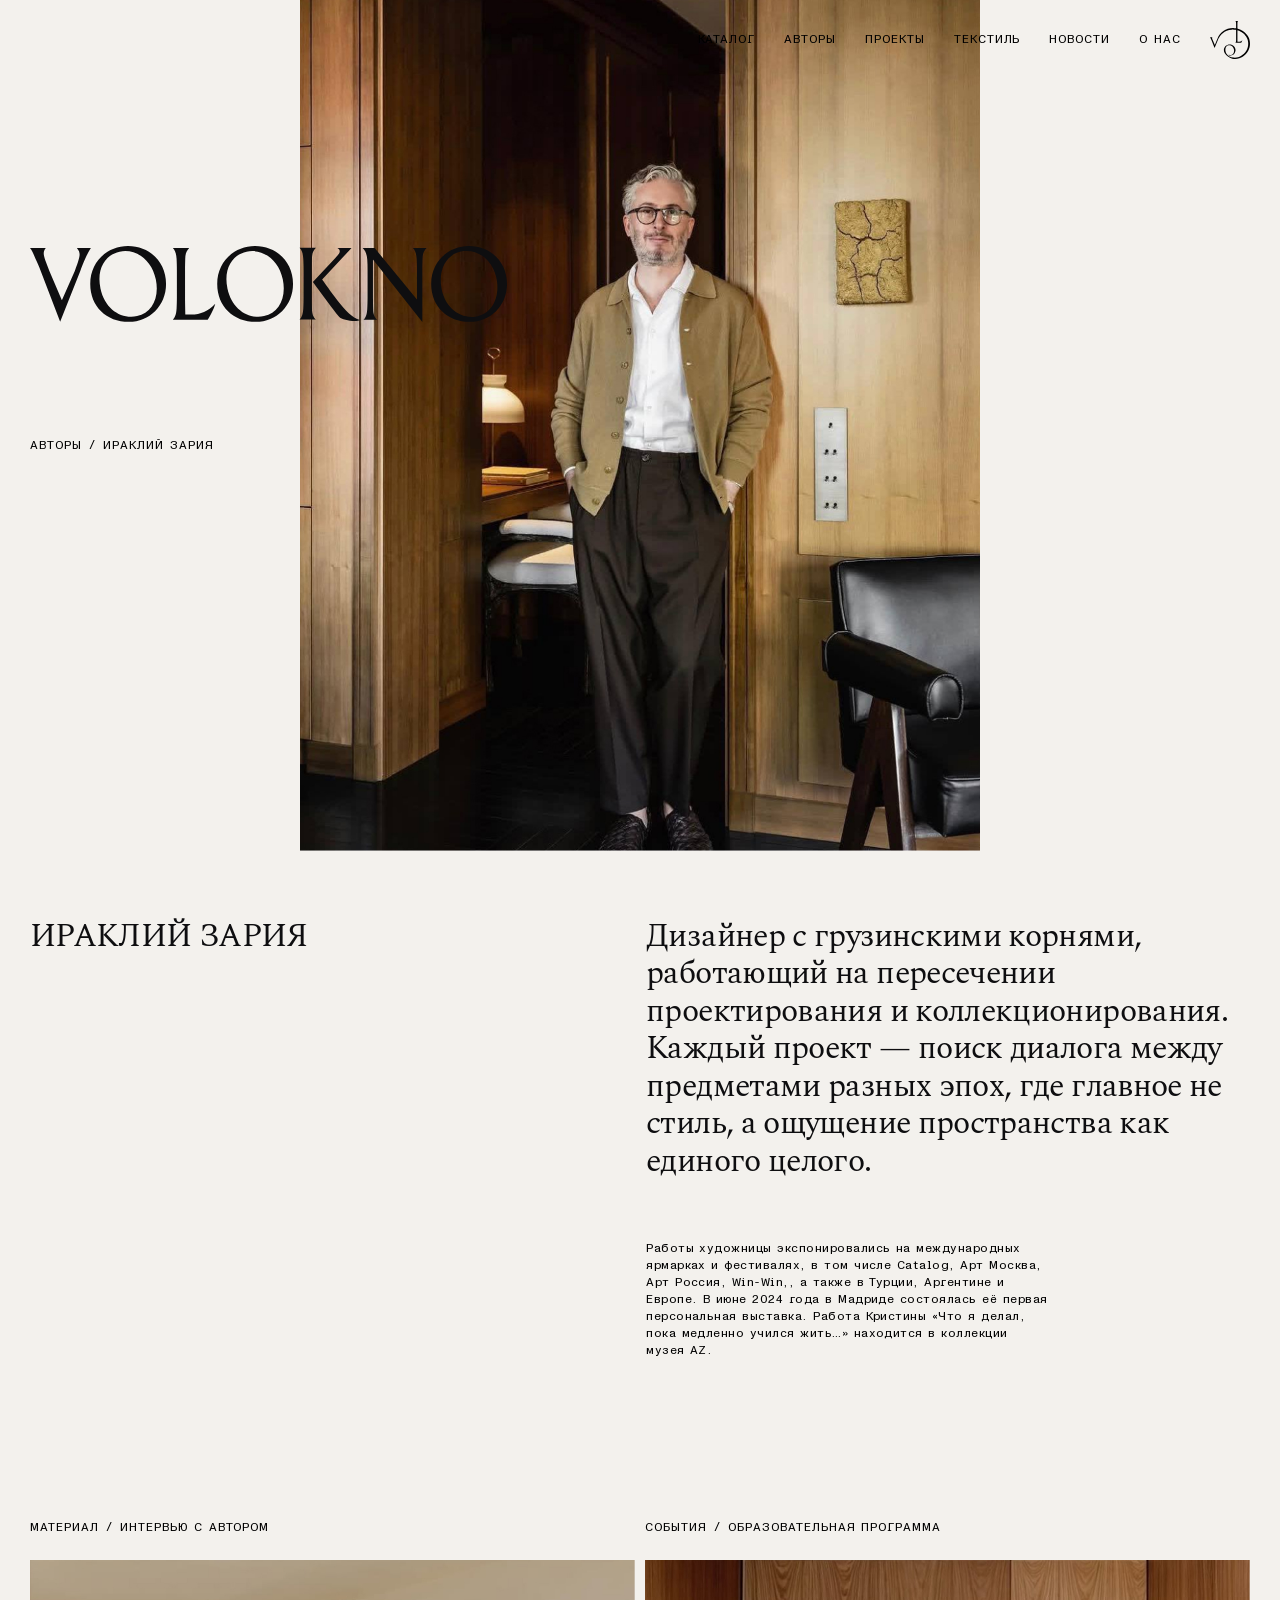
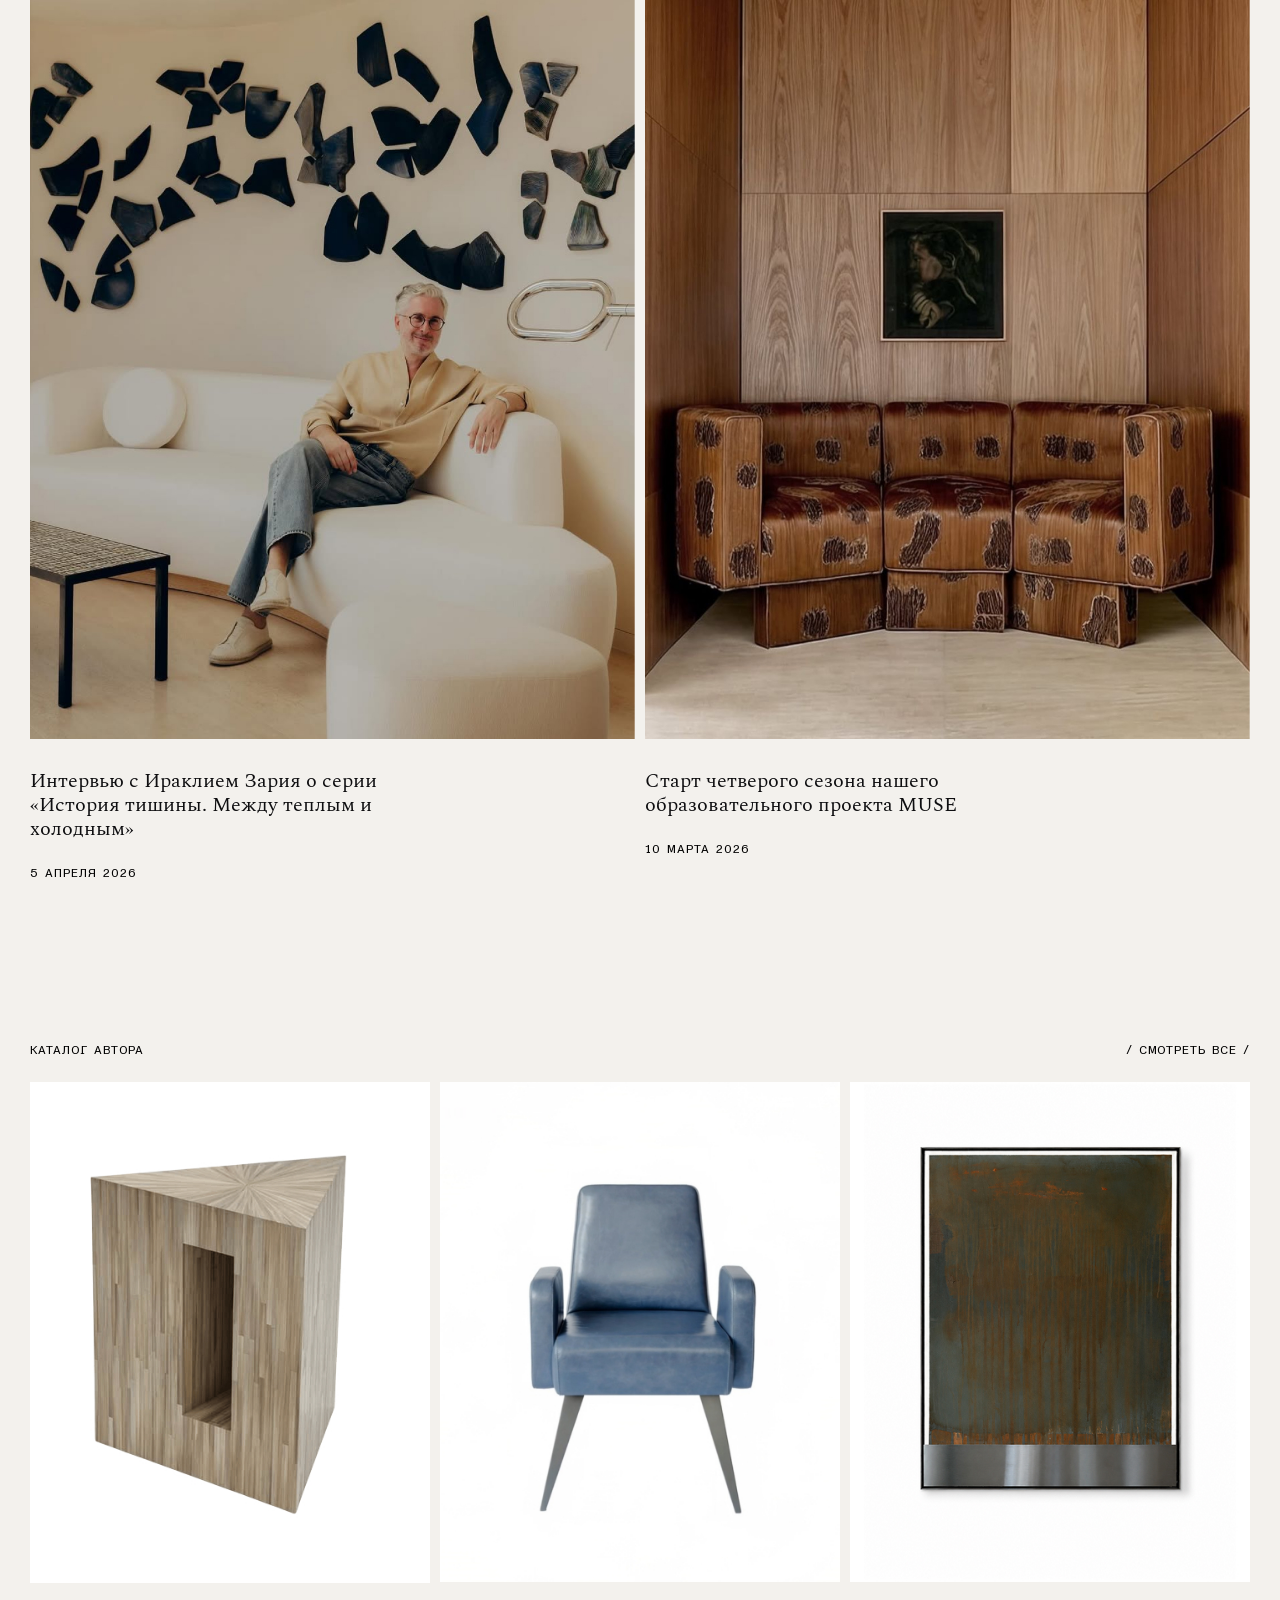
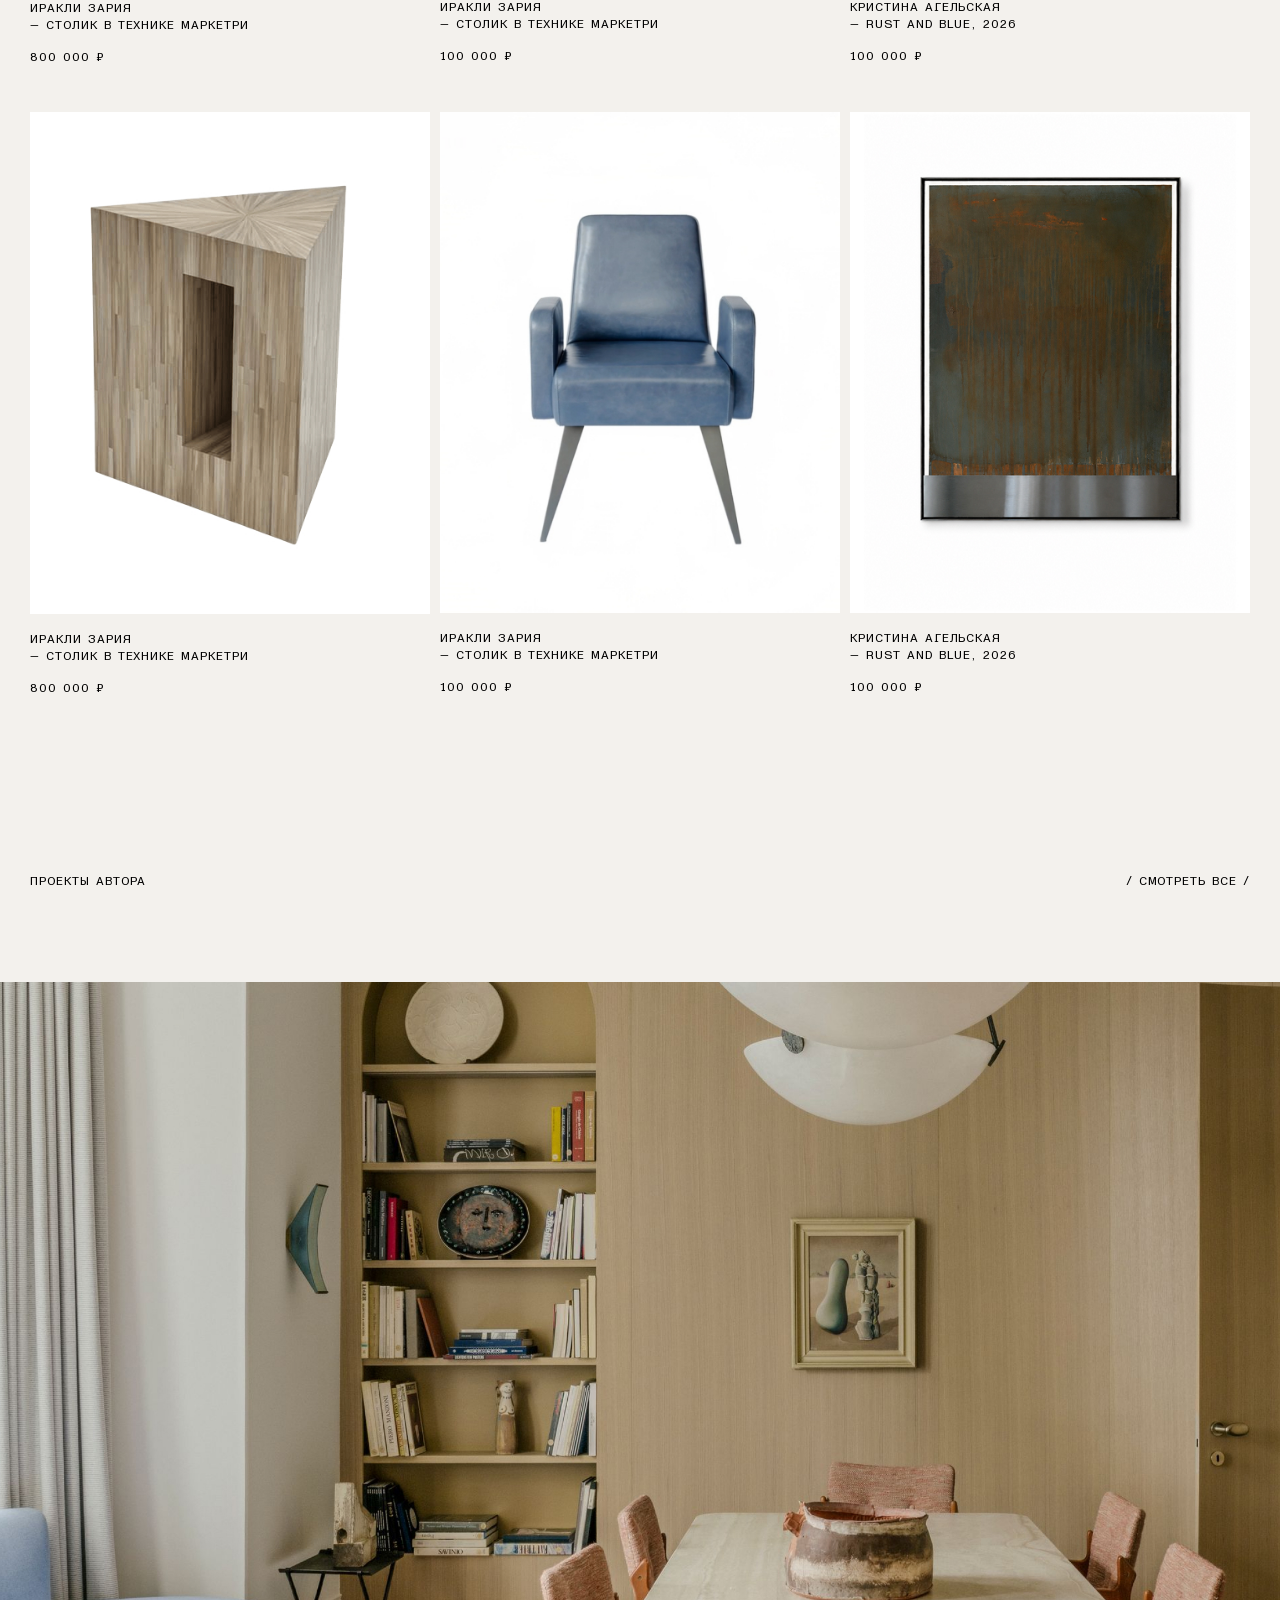
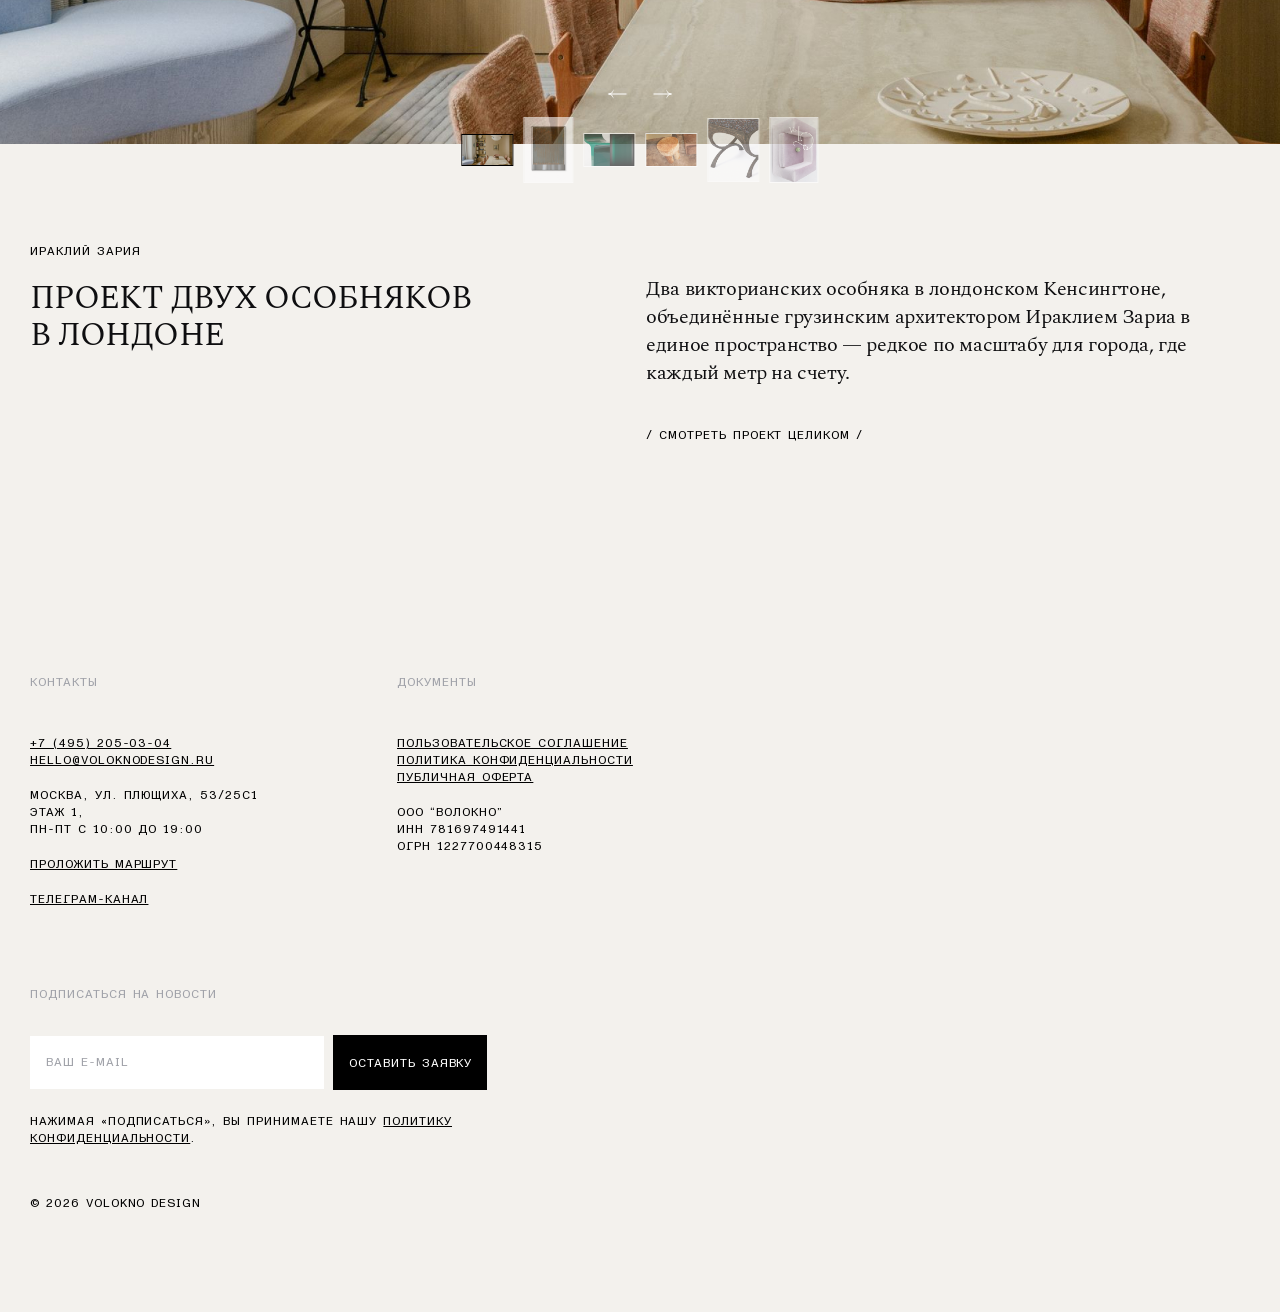
==== commit 19875749: "2 stage ver.3" ====
--- a/author-1.html
+++ b/author-1.html
@@ -232,28 +232,28 @@
                 <a class="volblock--projects__title__link-desktop link" href="#">смотреть все</a>
                 <a class="volblock--projects__title__link-mobile link padded" href="#">проекты автора</a>
             </div>
-            <div class="author-projects__slider vol-slider volblock--projects__slider slider-wrapper main-slider-wrapper">
+            <div class="author-projects__slider vol-slider volblock--projects__slider slider-wrapper slider-wrapper--inner">
                 <div class="slider-placeholder">
                     <img src="img/author_projects_slide_1.jpg" alt="Загрузка...">
                 </div>
-                <div class="main-slider slider-loading">
-                    <div class="main-slider__slide" data-thumb="img/author_projects_slide_1.jpg">
-                        <img src="img/author_projects_slide_1.jpg" alt="main-slider-1">
-                    </div>
-                    <div class="main-slider__slide" data-thumb="img/slide_2.jpg">
-                        <img src="img/slide_2.jpg" alt="main-slider-2">
-                    </div>
-                    <div class="main-slider__slide" data-thumb="img/slide_3.jpg">
-                        <img src="img/slide_3.jpg" alt="main-slider-3">
-                    </div>
-                    <div class="main-slider__slide" data-thumb="img/slide_4.jpg">
-                        <img src="img/slide_4.jpg" alt="main-slider-4">
-                    </div>
-                    <div class="main-slider__slide" data-thumb="img/slide_5.jpg">
-                        <img src="img/slide_5.jpg" alt="main-slider-5">
-                    </div>
-                    <div class="main-slider__slide" data-thumb="img/slide_6.jpg">
-                        <img src="img/slide_6.jpg" alt="main-slider-6">
+                <div class="inner-slider slider-loading">
+                    <div class="inner-slider__slide" data-thumb="img/author_projects_slide_1.jpg">
+                        <img src="img/author_projects_slide_1.jpg" alt="inner-slider-1">
+                    </div>
+                    <div class="inner-slider__slide" data-thumb="img/slide_2.jpg">
+                        <img src="img/slide_2.jpg" alt="inner-slider-2">
+                    </div>
+                    <div class="inner-slider__slide" data-thumb="img/slide_3.jpg">
+                        <img src="img/slide_3.jpg" alt="inner-slider-3">
+                    </div>
+                    <div class="inner-slider__slide" data-thumb="img/slide_4.jpg">
+                        <img src="img/slide_4.jpg" alt="inner-slider-4">
+                    </div>
+                    <div class="inner-slider__slide" data-thumb="img/slide_5.jpg">
+                        <img src="img/slide_5.jpg" alt="inner-slider-5">
+                    </div>
+                    <div class="inner-slider__slide" data-thumb="img/slide_6.jpg">
+                        <img src="img/slide_6.jpg" alt="inner-slider-6">
                     </div>
                 </div>
             </div>
--- a/css/styles.min.css
+++ b/css/styles.min.css
@@ -1 +1 @@
-html,body,div,span,applet,object,iframe,h1,h2,h3,h4,h5,h6,p,blockquote,pre,a,abbr,acronym,address,big,cite,code,del,dfn,em,img,ins,kbd,q,s,samp,small,strike,strong,sub,sup,tt,var,b,u,i,center,dl,dt,dd,ol,ul,li,fieldset,form,label,legend,button,table,caption,tbody,tfoot,thead,tr,th,td,article,aside,canvas,details,embed,figure,figcaption,footer,header,hgroup,menu,nav,output,ruby,section,summary,time,mark,audio,video{box-sizing:border-box;margin:0;padding:0;border:0;font-size:100%;font:inherit;vertical-align:top}strong{font-weight:bold}article,aside,details,figcaption,figure,footer,header,hgroup,menu,nav,section{display:block}body{line-height:1}ol,ul{list-style:none}blockquote,q{quotes:none}blockquote:before,blockquote:after,q:before,q:after{content:"";content:none}table{border-collapse:collapse;border-spacing:0}input[type=text],input[type=email],input[type=tel],input[type=password],input[type=number],textarea{box-sizing:border-box;text-indent:0;background:rgba(0,0,0,0);box-shadow:none;border-radius:0;outline:0}button,input[type=submit]{box-sizing:border-box;border:none;border-radius:0;background:rgba(0,0,0,0);cursor:pointer}img{max-width:100%}@font-face{font-family:"Monument Grotesk";src:url("../fonts/ABCMonumentGroteskCyrillicSemiMono-Regular.eot");src:url("../fonts/ABCMonumentGroteskCyrillicSemiMono-Regular.eot?#iefix") format("embedded-opentype"),url("../fonts/ABCMonumentGroteskCyrillicSemiMono-Regular.woff2") format("woff2"),url("../fonts/ABCMonumentGroteskCyrillicSemiMono-Regular.woff") format("woff"),url("../fonts/ABCMonumentGroteskCyrillicSemiMono-Regular.ttf") format("truetype"),url("../fonts/ABCMonumentGroteskCyrillicSemiMono-Regular.svg#ABCMonumentGroteskCyrillicSemiMono-Regular") format("svg");font-weight:normal;font-style:normal;font-display:swap}@font-face{font-family:"Spectral";src:url("../fonts/Spectral-Regular.eot");src:url("../fonts/Spectral-Regular.eot?#iefix") format("embedded-opentype"),url("../fonts/Spectral-Regular.woff2") format("woff2"),url("../fonts/Spectral-Regular.woff") format("woff"),url("../fonts/Spectral-Regular.ttf") format("truetype"),url("../fonts/Spectral-Regular.svg#Spectral-Regular") format("svg");font-weight:normal;font-style:normal;font-display:swap}@keyframes rotate-y{0%{transform:rotateX(0deg)}100%{transform:rotateX(180deg)}}@keyframes minicart-title{0%{transform:rotate(0deg)}50%{transform:rotate(7.75deg)}100%{transform:rotate(0deg)}}@keyframes minicart-title-mobile{0%{transform:rotate(0deg)}50%{transform:rotate(-8.71deg)}100%{transform:rotate(0deg)}}.slick-slider{position:relative;display:block;box-sizing:border-box;-webkit-touch-callout:none;-webkit-user-select:none;-khtml-user-select:none;-moz-user-select:none;-ms-user-select:none;user-select:none;-ms-touch-action:pan-y;touch-action:pan-y;-webkit-tap-highlight-color:rgba(0,0,0,0)}.slick-list{position:relative;overflow:hidden;display:block;margin:0;padding:0}.slick-list:focus{outline:none}.slick-list.dragging{cursor:pointer}.slick-slider .slick-track,.slick-slider .slick-list{-webkit-transform:translate3d(0, 0, 0);-moz-transform:translate3d(0, 0, 0);-ms-transform:translate3d(0, 0, 0);-o-transform:translate3d(0, 0, 0);transform:translate3d(0, 0, 0)}.slick-track{position:relative;left:0;top:0;display:block;margin-left:auto;margin-right:auto}.slick-track:before,.slick-track:after{content:"";display:table}.slick-track:after{clear:both}.slick-loading .slick-track{visibility:hidden}.slick-slide{float:left;height:100%;min-height:1px}[dir=rtl] .slick-slide{float:right}.slick-slide img{display:block}.slick-slide.slick-loading img{display:none}.slick-slide{display:none}.slick-slide.dragging img{pointer-events:none}.slick-initialized .slick-slide{display:block}.slick-loading .slick-slide{visibility:hidden}.slick-vertical .slick-slide{display:block;height:auto;border:1px solid rgba(0,0,0,0)}.slick-arrow.slick-hidden{display:none}.slider-wrapper{position:relative;width:100%;min-height:900px}@media screen and (max-width: 767px){.slider-wrapper{min-height:645px}}.slider-wrapper.slider-wrapper--inner{min-height:900px}@media screen and (max-width: 767px){.slider-wrapper.slider-wrapper--inner{min-height:492px}}.slider-placeholder{display:flex;justify-content:center;align-items:center;width:100%;height:100%;background-color:#f3f1ed}@media screen and (max-width: 767px){.slider-placeholder{position:absolute;top:0;left:0;height:645px}}.slider-placeholder img{margin:0 auto;max-height:900px;width:auto;height:auto}@media screen and (max-width: 767px){.slider-placeholder img{object-fit:cover;max-height:645px;height:645px}}.slider-placeholder img.is-horizontal{object-fit:contain}.slider-placeholder img.is-vertical{object-fit:cover}@media screen and (max-width: 767px){.slider-placeholder.slider-placeholder--inner{height:492px}}@media screen and (max-width: 767px){.slider-placeholder.slider-placeholder--inner img{height:492px}}.slider-loading{display:flex !important;flex-direction:row !important;flex-wrap:nowrap !important;overflow:hidden !important}.slider-wrapper:has(.slick-initialized) .slider-placeholder{display:none}.slick-slider{opacity:0;visibility:hidden}.slick-slider:not(.slick-initialized){overflow:hidden;flex-wrap:nowrap;height:900px}@media screen and (max-width: 767px){.slick-slider:not(.slick-initialized){height:645px}}.slick-slider.slick-initialized{opacity:1;visibility:visible;overflow:hidden;height:900px}@media screen and (max-width: 767px){.slick-slider.slick-initialized{height:645px}}.slick-slider.slick-initialized .slick-list,.slick-slider.slick-initialized .slick-track{height:100%}.slick-slider.slick-initialized .slick-slide{position:relative}.slick-slider.slick-initialized .slick-slide img{max-height:900px;width:auto;height:auto;max-width:100%}@media screen and (max-width: 767px){.slick-slider.slick-initialized .slick-slide img{width:100%;max-height:645px;height:645px}}.slick-slider.slick-initialized .slick-slide img.is-horizontal{object-fit:contain}.slick-slider.slick-initialized .slick-slide img.is-vertical{object-fit:cover}.slick-slider.home-inner-slider.slick-initialized{height:900px}@media screen and (max-width: 767px){.slick-slider.home-inner-slider.slick-initialized{height:492px}}.slick-slider.home-inner-slider.slick-initialized .slick-slide img{max-height:900px}@media screen and (max-width: 767px){.slick-slider.home-inner-slider.slick-initialized .slick-slide img{max-height:492px;height:492px}}.slick-arrow{position:absolute;bottom:104px;left:50%;z-index:10;display:block;width:30px;height:30px;padding:0;line-height:30px;border:none;background-color:rgba(0,0,0,0);cursor:pointer}@media screen and (max-width: 767px){.slick-arrow{display:none !important}}.slick-arrow.slick-prev{transform:translateX(calc(-100% - 7.5px));background-image:url("../img/slider_arrow_left.svg")}.slick-arrow.slick-next{transform:translateX(7.5px);background-image:url("../img/slider_arrow_right.svg")}.dark-bg .slick-arrow.slick-prev{background-image:url("../img/slider_arrow_left_white.svg")}.dark-bg .slick-arrow.slick-next{background-image:url("../img/slider_arrow_right_white.svg")}.slick-dots{position:absolute;left:50%;bottom:30px;z-index:10;display:flex;justify-content:center;align-items:center;gap:10px;transform:translateX(-50%)}@media screen and (max-width: 767px){.slick-dots{gap:7.5px;bottom:15px}}.slick-dots li{border:1px solid #fff;opacity:.6;transition:all ease .3s}.slick-dots li.slick-active{border-color:#000;opacity:1}.slick-dots li{cursor:pointer}.slick-dots li img{max-height:64px;max-width:50px;height:auto;width:auto}@media screen and (max-width: 767px){.slick-dots li img{max-height:47px;max-width:37px}}.authors-slider.slick-slider.slick-initialized{height:auto}.authors-slider.slick-slider .slick-arrow{left:-2px;bottom:0px}.authors-slider.slick-slider .slick-arrow.slick-prev{transform:none}.authors-slider.slick-slider .slick-arrow.slick-next{transform:translateX(45px)}.brands-slider.slick-slider.slick-initialized{height:auto}.brands-slider.slick-slider.slick-initialized .slick-track{display:flex;justify-content:start;align-items:center;gap:37px}.brands-slider.slick-slider.slick-initialized .slick-slide img{object-fit:contain;max-height:70px;height:auto}@media screen and (max-width: 767px){.brands-slider.slick-slider.slick-initialized .slick-slide img{max-width:113px;max-height:52px}}.featured-slider.slick-slider.slick-initialized{height:auto}.featured-slider.slick-slider.slick-initialized .slick-list{padding-right:10px}.featured-slider.slick-slider.slick-initialized .slick-slide{padding:0 10px 0;padding-left:0px}.featured-slider.slick-slider.slick-initialized .slick-slide img{object-fit:inherit;max-height:442px;width:100%;height:auto}.news-slider.slick-slider.slick-initialized{height:auto}.news-slider.slick-slider.slick-initialized .slick-list{padding-right:10px}.news-slider.slick-slider.slick-initialized .slick-slide{padding:0 10px 0;padding-left:0px}.news-slider.slick-slider.slick-initialized .slick-slide img{object-fit:cover;max-height:442px;width:100%;height:auto}.featured-slider.slick-slider,.news-slider.slick-slider,.featured-slider.slick-slider .slick-list,.news-slider.slick-slider .slick-list,.featured-slider.slick-slider .slick-track,.news-slider.slick-slider .slick-track,.featured-slider.slick-slider .slick-slide,.news-slider.slick-slider .slick-slide{-webkit-backface-visibility:hidden;backface-visibility:hidden;-webkit-perspective:1000px;perspective:1000px;-webkit-transform:translate3d(0, 0, 0);transform:translate3d(0, 0, 0)}html{height:calc(var(--vh, 1vh)*100)}body{position:relative;height:100%;min-width:300px;font-family:"Spectral",Garamond,serif;font-weight:normal;font-size:20px;color:#0e0e10;line-height:120%;background-color:#f3f1ed;-webkit-font-smoothing:antialiased;-moz-osx-font-smoothing:grayscale;text-rendering:optimizeLegibility}body.body-fixed{overflow:hidden;width:100%;height:100%}main,footer{clear:both}main{min-height:850px;margin-bottom:200px}@media screen and (max-width: 767px){main{margin-bottom:100px}}h1,h2,h3{font-size:32px;line-height:117%;letter-spacing:-0.02em}@media screen and (max-width: 767px){h1,h2,h3{font-size:20px;line-height:120%}}a{color:inherit;text-decoration:underline;transition:all ease .3s}a:hover{text-decoration:none}a:active{text-decoration:none;opacity:.5}.link{font-family:"Monument Grotesk",Arial,sans-serif;font-weight:normal;font-size:12px;color:#000;line-height:142%;letter-spacing:.08em;text-transform:uppercase}@media screen and (max-width: 767px){.link{font-size:10px;letter-spacing:.1em}}.link{text-decoration:none;transition:all ease .3s}.link:before{content:"/ ";transition:all ease .3s}.link:after{content:" /";transition:all ease .3s}.link:hover:before,.link:hover:after{opacity:0}.link:active{opacity:.5}.link:active:before,.link:active:after{opacity:0}.link.padded{display:inline-block;padding:5px 5px}@media screen and (max-width: 767px){.link.padded{padding:6px 5px}}.link.padded-mobile{display:inline-block}@media screen and (max-width: 767px){.link.padded-mobile{padding:6px 5px}}input[type=text],input[type=email],input[type=tel],input[type=password],input[type=number]{height:53px;padding:0 15px;color:#0e0e10;line-height:53px;border:1px solid rgba(0,0,0,0);background-color:#fff;transition:all ease .3s}@media screen and (max-width: 767px){input[type=text],input[type=email],input[type=tel],input[type=password],input[type=number]{height:50px;line-height:50px}}input[type=text]::placeholder,input[type=text]::-webkit-input-placeholder,input[type=email]::placeholder,input[type=email]::-webkit-input-placeholder,input[type=tel]::placeholder,input[type=tel]::-webkit-input-placeholder,input[type=password]::placeholder,input[type=password]::-webkit-input-placeholder,input[type=number]::placeholder,input[type=number]::-webkit-input-placeholder{color:#a0a2a9;opacity:1}input[type=text]:focus,input[type=email]:focus,input[type=tel]:focus,input[type=password]:focus,input[type=number]:focus{border-color:#0e0e10}input[type=text].error,input[type=email].error,input[type=tel].error,input[type=password].error,input[type=number].error{color:#a63838;border-color:#a63838}input,select,textarea,button,.button{font-family:"Monument Grotesk",Arial,sans-serif;font-weight:normal;font-size:12px;color:#000;line-height:142%;letter-spacing:.08em;text-transform:uppercase}@media screen and (max-width: 767px){input,select,textarea,button,.button{font-size:10px;letter-spacing:.1em}}input,select,textarea,button,.button{outline:none}textarea{height:auto;resize:none}input[type=checkbox],input[type=radio],label{margin:0;cursor:pointer}input[type=checkbox]{display:none}input[type=checkbox]+i{display:block;width:14px;height:14px;margin-right:10px;cursor:pointer;background-repeat:no-repeat;background-position:center center;background-size:auto;background-image:url("../img/checkbox_empty.svg")}input[type=checkbox]:checked+i{background-image:url("../img/checkbox_full.svg")}input[type=submit],button,.button{display:inline-block;height:55px;padding:0 30px;line-height:55px;color:#fff;border:1px solid rgba(0,0,0,0);background-color:#000;cursor:pointer;transition:all ease .3s}@media screen and (max-width: 767px){input[type=submit],button,.button{height:50px;line-height:50px}}input[type=submit]:hover,button:hover,.button:hover{background-color:#1e1d1f}input[type=submit]:active,button:active,.button:active{background-color:#2c2b2e}input[type=submit].button--white,button.button--white,.button.button--white{color:#000;background-color:#fff}input[type=submit].button--white:hover,button.button--white:hover,.button.button--white:hover{background-color:#ebeae8}input[type=submit].button--white:active,button.button--white:active,.button.button--white:active{background-color:#dbd9d6}input[type=submit].button--transparent,button.button--transparent,.button.button--transparent{color:#0e0e10;background-color:rgba(0,0,0,0)}input[type=submit].button--transparent:hover,button.button--transparent:hover,.button.button--transparent:hover{background-color:rgba(14,14,16,.06)}input[type=submit].button--transparent:active,button.button--transparent:active,.button.button--transparent:active{background-color:rgba(14,14,16,.12)}input[type=submit].button--bordered,button.button--bordered,.button.button--bordered{border-color:#000}input::-webkit-outer-spin-button,input::-webkit-inner-spin-button{-webkit-appearance:none}label[for]{display:block;margin-bottom:7px;color:#0e0e10;letter-spacing:.05em;opacity:.6}label[for]+input,label[for]+select,label[for]+textarea{width:100%;margin-bottom:30px}@media screen and (max-width: 767px){.hidden-mobile{display:none !important}}.hidden-desktop{display:none !important}@media screen and (max-width: 767px){.hidden-desktop{display:inherit !important}}.hidden{display:none !important}.invisible{opacity:0;visibility:hidden}.highlighted{color:#e9b910}.loading{position:relative}.loading:after{content:"";display:block;position:absolute;top:0;left:0;width:100%;height:100%;z-index:1000;background:hsla(0,0%,100%,.7)}.main-header{position:absolute;top:0;left:0;z-index:100;width:100%;padding:21px 30px 0}.main-header .main-header__logo{position:absolute;top:246px;left:30px;display:block;width:477px;height:76px;background-repeat:no-repeat;background-position:center center;background-size:contain;background-image:url("../img/logo_black.svg")}@media screen and (max-width: 767px){.main-header .main-header__logo{top:265px;left:20px;width:250px;height:40px}}.main-header .main-header__menu{position:relative;font-family:"Monument Grotesk",Arial,sans-serif;font-weight:normal;font-size:12px;color:#000;line-height:142%;letter-spacing:.08em;text-transform:uppercase}@media screen and (max-width: 767px){.main-header .main-header__menu{font-size:10px;letter-spacing:.1em}}@media screen and (max-width: 767px){.main-header .main-header__menu{display:none}}.main-header .main-header__menu ul{display:flex;justify-content:end;align-items:end;gap:29px;padding:10px 69px 0 0}.main-header .main-header__menu ul li a{text-decoration:none;border-bottom:1px solid rgba(0,0,0,0)}.main-header .main-header__menu ul li a:hover{border-color:#000}.main-header .main-header__menu .main-header__menu__symbol{position:absolute;top:0;right:0;display:block;width:40px;height:38px;background-repeat:no-repeat;background-position:center center;background-size:auto;background-image:url("../img/symbol_black.svg")}.main-header .main-header__mobile-header{position:absolute;top:59px;left:10px;display:flex;justify-content:space-between;align-items:center;width:calc(100% - 20px);padding:8px 10px;transition:all ease .3s}@media screen and (min-width: 768px){.main-header .main-header__mobile-header{display:none}}.main-header .main-header__mobile-header .main-header__mobile-header__symbol{width:34px;height:32px;background-repeat:no-repeat;background-position:center center;background-size:auto;background-image:url("../img/symbol_mob_black.svg")}.main-header .main-header__mobile-header .main-header__mobile-header__burger{width:38px;height:38px;background-repeat:no-repeat;background-position:center center;background-size:auto;background-image:url("../img/mobmenu_black.svg");cursor:pointer}.main-header .main-header__mobile-menu{position:fixed;top:0;left:0;width:100%;height:100%;background:#fff;z-index:300;opacity:0;visibility:hidden;transform:translateY(20px);transition:opacity .3s ease,visibility .3s ease,transform .3s ease}.main-header .main-header__mobile-menu.is-open{opacity:1;visibility:visible;transform:translateY(0)}@media screen and (min-width: 768px){.main-header .main-header__mobile-menu{display:none}}.main-header .main-header__mobile-menu .main-header__mobile-menu__header{position:relative;display:flex;justify-content:space-between;align-items:center;padding:5px 12px 5px 10px}.main-header .main-header__mobile-menu .main-header__mobile-menu__header .main-header__mobile-menu__header__symbol{width:34px;height:32px;background-repeat:no-repeat;background-position:center center;background-size:auto;background-image:url("../img/symbol_mob_black.svg")}.main-header .main-header__mobile-menu .main-header__mobile-menu__header .main-header__mobile-menu__header__close{width:38px;height:38px;background-repeat:no-repeat;background-position:center center;background-size:auto;background-image:url("../img/mobmenu_close.svg");cursor:pointer}.main-header .main-header__mobile-menu .main-header__mobile-menu__body{display:flex;justify-content:space-between;align-items:center;flex-direction:column;height:calc(100% - 48px);gap:50px;font-family:"Monument Grotesk",Arial,sans-serif;font-weight:normal;font-size:12px;color:#000;line-height:142%;letter-spacing:.08em;text-transform:uppercase}@media screen and (max-width: 767px){.main-header .main-header__mobile-menu .main-header__mobile-menu__body{font-size:10px;letter-spacing:.1em}}@media screen and (max-width: 767px){.main-header .main-header__mobile-menu .main-header__mobile-menu__body{font-size:12px;letter-spacing:.08em}}.main-header .main-header__mobile-menu .main-header__mobile-menu__body .main-header__mobile-menu__body__items{margin-top:42px;text-align:center}.main-header .main-header__mobile-menu .main-header__mobile-menu__body .main-header__mobile-menu__body__items ul li{margin-bottom:10px}.main-header .main-header__mobile-menu .main-header__mobile-menu__body .main-header__mobile-menu__body__items ul li a{text-decoration:none}.main-header .main-header__mobile-menu .main-header__mobile-menu__body .main-header__mobile-menu__body__contacts{max-width:210px;margin-bottom:24px;text-align:center}.main-header .main-header__mobile-menu .main-header__mobile-menu__body .main-header__mobile-menu__body__contacts p{margin-bottom:1.4em}.main-header .main-header__mobile-menu .main-header__mobile-menu__body .main-header__mobile-menu__body__contacts p:last-child{margin-bottom:0}.main-footer{padding:0 30px 100px;font-family:"Monument Grotesk",Arial,sans-serif;font-weight:normal;font-size:12px;color:#000;line-height:142%;letter-spacing:.08em;text-transform:uppercase}@media screen and (max-width: 767px){.main-footer{font-size:10px;letter-spacing:.1em}}@media screen and (max-width: 767px){.main-footer{position:relative;padding:32px 20px 30px;color:#fff;background-color:#000}.main-footer:after{content:"";position:absolute;bottom:253px;right:47px;width:130px;height:258px;background-repeat:no-repeat;background-position:center center;background-size:auto;background-image:url("../img/symbol_footer.svg")}}.main-footer .main-footer__blocks{display:flex;justify-content:start;align-items:start;flex-wrap:wrap;gap:78px 137px;max-width:620px;margin-bottom:48px}@media screen and (max-width: 767px){.main-footer .main-footer__blocks{gap:50px 0;max-width:100%}}.main-footer .main-footer__block.main-footer__block--contacts{width:230px}@media screen and (max-width: 767px){.main-footer .main-footer__block.main-footer__block--contacts{order:2;width:100%;font-size:12px;line-height:140%}}.main-footer .main-footer__block.main-footer__block--documents{width:250px}@media screen and (max-width: 767px){.main-footer .main-footer__block.main-footer__block--documents{order:3;width:100%;font-size:12px;line-height:140%}.main-footer .main-footer__block.main-footer__block--documents .main-footer__block__title{display:none}}.main-footer .main-footer__block.main-footer__block--newsletter{width:100%}@media screen and (max-width: 767px){.main-footer .main-footer__block.main-footer__block--newsletter{order:1;width:100%;margin-bottom:134px}}.main-footer .main-footer__block.main-footer__block--newsletter .main-footer__block__title{margin-bottom:32px}@media screen and (max-width: 767px){.main-footer .main-footer__block.main-footer__block--newsletter .main-footer__block__title{margin-bottom:18px}}.main-footer .main-footer__block .main-footer__block__title{margin-bottom:44px;color:#a0a2a9}@media screen and (max-width: 767px){.main-footer .main-footer__block .main-footer__block__title{margin-bottom:20px;color:#fff}}.main-footer .main-footer__block .main-footer__block__body p{margin-bottom:1.5em}.main-footer .main-footer__block .main-footer__block__body p:last-of-type{margin-bottom:0}body.top-spaced main{padding-top:430px}@media screen and (max-width: 767px){body.top-spaced main{padding-top:323px}}@media screen and (max-width: 767px){body.dark-bg .main-header .main-header__logo{background-image:url("../img/logo_white.svg")}body.dark-bg .main-header .main-header__mobile-header .main-header__mobile-header__symbol{background-image:url("../img/symbol_mob_white.svg")}body.dark-bg .main-header .main-header__mobile-header .main-header__mobile-header__burger{background-image:url("../img/mobmenu_white.svg")}body.dark-bg .main-slider .main-slider__slide .main-slider__slide__desc{color:#fff}body.dark-bg .main-slider .main-slider__slide .main-slider__slide__desc a{color:#fff}}@media screen and (max-width: 767px){body.header-fixed .main-header__mobile-header,body.header-fixed.dark-bg .main-header__mobile-header{position:fixed;background:#fff}body.header-fixed .main-header__mobile-header .main-header__mobile-header__symbol,body.header-fixed.dark-bg .main-header__mobile-header .main-header__mobile-header__symbol{background-image:url("../img/symbol_mob_black.svg")}body.header-fixed .main-header__mobile-header .main-header__mobile-header__burger,body.header-fixed.dark-bg .main-header__mobile-header .main-header__mobile-header__burger{background-image:url("../img/mobmenu_black.svg")}}@media screen and (max-width: 767px){body.no-logo-mobile .main-header .main-header__logo{display:none}}.volblock--text-center{padding:100px 100px 106px}@media screen and (max-width: 767px){.volblock--text-center{padding:60px 20px}}.volblock--text-center .volblock--text-center__main{max-width:950px;margin:0 auto;font-size:32px;line-height:117%;letter-spacing:-0.02em}@media screen and (max-width: 767px){.volblock--text-center .volblock--text-center__main{font-size:20px;line-height:120%}}.volblock--text-center .volblock--text-center__main{text-align:center}.volblock--text-center .volblock--text-center__link{display:flex;justify-content:center;align-items:center;margin:64px 0 0}@media screen and (max-width: 767px){.volblock--text-center .volblock--text-center__link{margin-top:30px}}.volblock--text-center.volblock--text-center-margin{padding:0;margin:120px 0 100px}@media screen and (max-width: 767px){.volblock--text-center.volblock--text-center-margin{padding:0;margin:30px 20px}}.volblock--text-medium{margin-bottom:32px;font-size:32px;line-height:117%;letter-spacing:-0.02em}@media screen and (max-width: 767px){.volblock--text-medium{font-size:20px;line-height:120%}}.volblock--text-small{max-width:480px;margin-bottom:32px;font-family:"Monument Grotesk",Arial,sans-serif;font-weight:normal;font-size:12px;color:#000;line-height:142%;letter-spacing:.08em;text-transform:uppercase}@media screen and (max-width: 767px){.volblock--text-small{font-size:10px;letter-spacing:.1em}}.volblock--text-small{letter-spacing:.04em;text-transform:none}.volblock--text-small p{margin-bottom:1.5em}.volblock--text-small p:last-child{margin-bottom:0}.volblock--text-spaced{display:flex;justify-content:space-between;align-items:start;padding:60px 30px 57px}@media screen and (max-width: 767px){.volblock--text-spaced{display:block;padding:30px 20px}}.volblock--text-spaced .volblock--text-spaced__title{width:50%;padding-right:20px;font-size:32px;line-height:117%;letter-spacing:-0.02em}@media screen and (max-width: 767px){.volblock--text-spaced .volblock--text-spaced__title{font-size:20px;line-height:120%}}.volblock--text-spaced .volblock--text-spaced__title{text-transform:uppercase}@media screen and (max-width: 767px){.volblock--text-spaced .volblock--text-spaced__title{width:100%;padding-right:0;margin-bottom:20px}}.volblock--text-spaced .volblock--text-spaced__title i{display:block;font-family:"Monument Grotesk",Arial,sans-serif;font-weight:normal;font-size:12px;color:#000;line-height:142%;letter-spacing:.08em;text-transform:uppercase}@media screen and (max-width: 767px){.volblock--text-spaced .volblock--text-spaced__title i{font-size:10px;letter-spacing:.1em}}.volblock--text-spaced .volblock--text-spaced__title i{margin-bottom:20px;font-style:normal}@media screen and (max-width: 767px){.volblock--text-spaced .volblock--text-spaced__title i{margin-bottom:20px}}.volblock--text-spaced .volblock--text-spaced__title span{display:block;max-width:465px}@media screen and (max-width: 767px){.volblock--text-spaced .volblock--text-spaced__title span{max-width:100%}}.volblock--text-spaced .volblock--text-spaced__main{width:50%}@media screen and (max-width: 767px){.volblock--text-spaced .volblock--text-spaced__main{width:100%}}.volblock--text-spaced .volblock--text-spaced__main p{font-size:32px;line-height:117%;letter-spacing:-0.02em}@media screen and (max-width: 767px){.volblock--text-spaced .volblock--text-spaced__main p{font-size:20px;line-height:120%}}.volblock--text-spaced .volblock--text-spaced__main.volblock--text-spaced__main-md p{font-size:20px;line-height:120%;letter-spacing:0em;line-height:140%;letter-spacing:-0.02em}@media screen and (max-width: 767px){.volblock--text-spaced .volblock--text-spaced__main.volblock--text-spaced__main-md p{line-height:120%}}.volblock--text-spaced .volblock--text-spaced__main .volblock--text-spaced__main__sm{max-width:66.6%;margin:60px 0 100px}@media screen and (max-width: 767px){.volblock--text-spaced .volblock--text-spaced__main .volblock--text-spaced__main__sm{max-width:100%;margin:20px 0 0}}.volblock--text-spaced .volblock--text-spaced__main .volblock--text-spaced__main__sm p{font-family:"Monument Grotesk",Arial,sans-serif;font-weight:normal;font-size:12px;color:#000;line-height:142%;letter-spacing:.08em;text-transform:uppercase}@media screen and (max-width: 767px){.volblock--text-spaced .volblock--text-spaced__main .volblock--text-spaced__main__sm p{font-size:10px;letter-spacing:.1em}}.volblock--text-spaced .volblock--text-spaced__main .volblock--text-spaced__main__sm p{text-transform:none;letter-spacing:.04em}@media screen and (max-width: 767px){.volblock--text-spaced .volblock--text-spaced__main .volblock--text-spaced__main__sm p{letter-spacing:.06em}}.volblock--text-spaced .volblock--text-spaced__main__link{display:flex;justify-content:start;align-items:center;margin-top:33px;letter-spacing:.08em}@media screen and (max-width: 767px){.volblock--text-spaced .volblock--text-spaced__main__link{margin-top:21px}}@media screen and (max-width: 767px){.volblock--text-spaced.volblock--text-spaced-padded{padding:60px 20px 30px}}.volblock--text-spaced.volblock--text-spaced-with-sub .volblock--text-spaced__main{padding-top:35px}@media screen and (max-width: 767px){.volblock--text-spaced.volblock--text-spaced-with-sub .volblock--text-spaced__main{padding-top:0}}@media screen and (max-width: 767px){.volblock--text-spaced.volblock--text-spaced-author-desc{padding:20px 20px 30px}}.volblock--text-spaced.volblock--text-spaced-pagetitle{padding:0;margin:30px 30px 162px}@media screen and (max-width: 767px){.volblock--text-spaced.volblock--text-spaced-pagetitle{margin:30px 20px 20px}}.volblock--horiz-items{font-family:"Monument Grotesk",Arial,sans-serif;font-weight:normal;font-size:12px;color:#000;line-height:142%;letter-spacing:.08em;text-transform:uppercase}@media screen and (max-width: 767px){.volblock--horiz-items{font-size:10px;letter-spacing:.1em}}.volblock--horiz-items .volblock--horiz-items__title{margin-bottom:20px}@media screen and (max-width: 767px){.volblock--horiz-items .volblock--horiz-items__title{margin-bottom:20px}}.volblock--horiz-items .volblock--horiz-items__list{display:flex;justify-content:start;align-items:start;gap:11px}@media screen and (max-width: 767px){.volblock--horiz-items .volblock--horiz-items__list{overflow-x:auto;-webkit-overflow-scrolling:touch;scrollbar-width:none;-ms-overflow-style:none}.volblock--horiz-items .volblock--horiz-items__list::-webkit-scrollbar{display:none;width:0 !important;height:0 !important}}.volblock--horiz-items .volblock--horiz-items__list .volblock--horiz-items__list__item{display:flex;justify-content:start;align-items:start;align-items:stretch;gap:10px}.volblock--horiz-items .volblock--horiz-items__list .volblock--horiz-items__list__item__pic{width:112px}.volblock--horiz-items .volblock--horiz-items__list .volblock--horiz-items__list__item__pic img{width:100%;height:auto}.volblock--horiz-items .volblock--horiz-items__list .volblock--horiz-items__list__item__info{position:relative;width:232px}@media screen and (max-width: 767px){.volblock--horiz-items .volblock--horiz-items__list .volblock--horiz-items__list__item__info{width:190px}}.volblock--horiz-items .volblock--horiz-items__list .volblock--horiz-items__list__item__info__title{margin-bottom:10px}.volblock--horiz-items .volblock--horiz-items__list .volblock--horiz-items__list__item__info__desc{max-width:224px;letter-spacing:.04em;text-transform:none}@media screen and (max-width: 767px){.volblock--horiz-items .volblock--horiz-items__list .volblock--horiz-items__list__item__info__desc{max-width:180px}}.volblock--horiz-items .volblock--horiz-items__list .volblock--horiz-items__list__item__info__link{position:absolute;left:0;bottom:0}.volblock--horiz-items.volblock--horiz-items-sm .volblock--horiz-items__list .volblock--horiz-items__list__item .volblock--horiz-items__list__item__info{width:112px}.volblock--preview{width:490px;max-width:490px;margin:0 30px 100px}@media screen and (max-width: 1099px){.volblock--preview{width:30%;min-height:auto}}@media screen and (max-width: 767px){.volblock--preview{width:100%;margin:0 0 30px;padding:10px 10px 32px 20px;letter-spacing:-0.02em}}.volblock--preview span{display:inline-block;margin-right:16px;font-family:"Monument Grotesk",Arial,sans-serif;font-weight:normal;font-size:12px;color:#000;line-height:142%;letter-spacing:.08em;text-transform:uppercase}@media screen and (max-width: 767px){.volblock--preview span{font-size:10px;letter-spacing:.1em}}.volblock--preview span{transform:translateY(5px)}@media screen and (max-width: 767px){.volblock--preview span{margin-right:19px;font-size:12px;letter-spacing:.08em;transform:translateY(5px)}}.volblock--image-promo{position:relative;display:flex;justify-content:center;align-items:center;height:851px;margin-bottom:7px}@media screen and (max-width: 767px){.volblock--image-promo{display:block;height:auto}}.volblock--image-promo img{max-height:100%;width:auto}@media screen and (max-width: 767px){.volblock--image-promo img{height:645px;object-fit:cover}}.volblock--image-promo .breadcrumbs-list{position:absolute;top:auto;bottom:auto;left:30px}@media screen and (max-width: 767px){.volblock--image-promo .breadcrumbs-list{position:static;margin:30px 20px 0}}.volblock--image-promo.volblock--image-promo-project{margin-bottom:0}.volblock--image-with-caption{margin:0 30px 160px}@media screen and (max-width: 767px){.volblock--image-with-caption{margin:0 0 30px}}.volblock--image-with-caption .volblock--image-with-caption__pic{margin-bottom:20px}.volblock--image-with-caption .volblock--image-with-caption__pic>img{width:100%;height:auto}.volblock--image-with-caption .volblock--image-with-caption__text{max-width:505px;font-family:"Monument Grotesk",Arial,sans-serif;font-weight:normal;font-size:12px;color:#000;line-height:142%;letter-spacing:.08em;text-transform:uppercase}@media screen and (max-width: 767px){.volblock--image-with-caption .volblock--image-with-caption__text{font-size:10px;letter-spacing:.1em}}.volblock--image-with-caption .volblock--image-with-caption__text{text-transform:none}@media screen and (max-width: 767px){.volblock--image-with-caption .volblock--image-with-caption__text{max-width:calc(100% - 40px);margin:0 20px 0}}.volblock--image-with-caption.volblock--image-with-caption-complex>*{margin-left:0;margin-right:0}@media screen and (max-width: 767px){.volblock--image-with-caption.volblock--image-with-caption-complex .volblock--image-with-caption__text{margin-left:20px;margin-right:20px}}.volblock--products .volblock--products__title{display:flex;justify-content:space-between;align-items:center;padding:0 30px 23px;font-family:"Monument Grotesk",Arial,sans-serif;font-weight:normal;font-size:12px;color:#000;line-height:142%;letter-spacing:.08em;text-transform:uppercase}@media screen and (max-width: 767px){.volblock--products .volblock--products__title{font-size:10px;letter-spacing:.1em}}@media screen and (max-width: 767px){.volblock--products .volblock--products__title{padding:20px 20px 23px}}@media screen and (max-width: 767px){.volblock--products .volblock--products__title span,.volblock--products .volblock--products__title .volblock--products__title__link-desktop{display:none}}@media screen and (min-width: 768px){.volblock--products .volblock--products__title .volblock--products__title__link-mobile{display:none}}.volblock--projects .volblock--projects__title{display:flex;justify-content:space-between;align-items:center;padding:0 30px 23px;font-family:"Monument Grotesk",Arial,sans-serif;font-weight:normal;font-size:12px;color:#000;line-height:142%;letter-spacing:.08em;text-transform:uppercase}@media screen and (max-width: 767px){.volblock--projects .volblock--projects__title{font-size:10px;letter-spacing:.1em}}@media screen and (max-width: 767px){.volblock--projects .volblock--projects__title{padding:20px 20px 23px}}@media screen and (max-width: 767px){.volblock--projects span,.volblock--projects .volblock--projects__title__link-desktop{display:none}}@media screen and (min-width: 768px){.volblock--projects .volblock--projects__title__link-mobile{display:none}}.volblock--2cols{display:flex;justify-content:space-between;align-items:start;gap:13px;flex-wrap:wrap;margin:0 30px}@media screen and (max-width: 767px){.volblock--2cols{gap:0;margin:0 20px 30px}}.volblock--2cols>*{flex:0 0 calc(50% - 6.5px);margin-left:0;margin-right:0}@media screen and (max-width: 767px){.volblock--2cols>*{flex:0 0 100%}}@media screen and (max-width: 767px){.volblock--2cols .volblock--text-medium{margin-bottom:0}}.volblock--2cols .volblock--text-small:nth-child(2){margin:0 auto}@media screen and (max-width: 767px){.volblock--2cols .volblock--text-small:nth-child(2){margin:30px 0 0 0}}@media screen and (min-width: 768px){.volblock--2cols .vol-slider{max-width:calc(50% - 6.5px);width:calc(50% - 6.5px)}}@media screen and (max-width: 767px){.volblock--2cols>:nth-child(2){margin:30px 0 0 0}}.breadcrumbs-list{display:flex;justify-content:start;align-items:start;font-family:"Monument Grotesk",Arial,sans-serif;font-weight:normal;font-size:12px;color:#000;line-height:142%;letter-spacing:.08em;text-transform:uppercase}@media screen and (max-width: 767px){.breadcrumbs-list{font-size:10px;letter-spacing:.1em}}.breadcrumbs-list li{letter-spacing:.1em}.breadcrumbs-list li:after{content:"/";margin:0 .6em}.breadcrumbs-list li:last-child:after{display:none}.products-list{display:flex;justify-content:space-between;align-items:start;flex-wrap:wrap;gap:30px 10px;padding:0 30px}@media screen and (max-width: 767px){.products-list{gap:20px 5px;padding:0 20px}}.products-list .products-list__item{flex:0 0 calc(33.333% - 6.6666666667px);padding-bottom:16px}@media screen and (max-width: 767px){.products-list .products-list__item{flex:0 0 calc(50% - 2.5px);padding-bottom:0}}.products-list .products-list__item{font-family:"Monument Grotesk",Arial,sans-serif;font-weight:normal;font-size:12px;color:#000;line-height:142%;letter-spacing:.08em;text-transform:uppercase}@media screen and (max-width: 767px){.products-list .products-list__item{font-size:10px;letter-spacing:.1em}}.products-list .products-list__item .products-list__item__pic{margin-bottom:17px}@media screen and (max-width: 767px){.products-list .products-list__item .products-list__item__pic{margin-bottom:15px}}.products-list .products-list__item .products-list__item__pic img{width:100%;height:auto}.products-list .products-list__item .products-list__item__title{margin-bottom:15px}@media screen and (max-width: 767px){.products-list .products-list__item .products-list__item__title{margin-bottom:10px}}@media screen and (max-width: 767px){.products-list.products-list--featured{padding:0 0 40px 20px}.products-list.products-list--featured .products-list__item{padding:0}}.authors-list{display:flex;justify-content:space-between;align-items:start;flex-wrap:wrap;gap:30px 10px;padding:0 30px}@media screen and (max-width: 767px){.authors-list{gap:50px 0;padding:0 20px}}.authors-list .authors-list__item{flex:0 0 calc(33.333% - 6.6666666667px)}@media screen and (max-width: 767px){.authors-list .authors-list__item{flex:0 0 100%}}.authors-list .authors-list__item{font-family:"Monument Grotesk",Arial,sans-serif;font-weight:normal;font-size:12px;color:#000;line-height:142%;letter-spacing:.08em;text-transform:uppercase}@media screen and (max-width: 767px){.authors-list .authors-list__item{font-size:10px;letter-spacing:.1em}}.authors-list .authors-list__item .authors-list__item__pic{margin-bottom:17px}@media screen and (max-width: 767px){.authors-list .authors-list__item .authors-list__item__pic{margin-bottom:20px}}.authors-list .authors-list__item .authors-list__item__pic img{width:100%;height:auto}.authors-list .authors-list__item .authors-list__item__title{margin-bottom:10px}@media screen and (max-width: 767px){.authors-list .authors-list__item .authors-list__item__title{margin-bottom:20px}}.authors-list .authors-list__item .authors-list__item__desc{margin-bottom:15px;max-width:378px;text-transform:none}@media screen and (max-width: 767px){.authors-list .authors-list__item .authors-list__item__desc{margin-bottom:20px;letter-spacing:.06em}}.authors-list .authors-list__item .authors-list__item__link{padding:5px 0}.news-list{display:flex;justify-content:space-between;align-items:start;flex-wrap:wrap;gap:30px 10px;padding:0 30px}@media screen and (max-width: 767px){.news-list{gap:0;padding:30px 0 30px 20px}}.news-list .news-list__item{flex:0 0 calc(50% - 5px)}@media screen and (max-width: 767px){.news-list .news-list__item{flex:0 0 100%;padding:30px 0}}.news-list .news-list__item .news-list__item__type{margin-bottom:24px}@media screen and (max-width: 767px){.news-list .news-list__item .news-list__item__type{margin-bottom:18px}}.news-list .news-list__item .news-list__item__pic{margin-bottom:30px}@media screen and (max-width: 767px){.news-list .news-list__item .news-list__item__pic{margin-bottom:20px}}.news-list .news-list__item .news-list__item__pic img{width:100%;height:auto}.news-list .news-list__item .news-list__item__title{margin-bottom:24px;max-width:356px;font-size:20px;line-height:120%;letter-spacing:0em}@media screen and (max-width: 767px){.news-list .news-list__item .news-list__item__title{margin-bottom:20px;letter-spacing:-0.02em}}.news-list .news-list__item .news-list__item__date{font-family:"Monument Grotesk",Arial,sans-serif;font-weight:normal;font-size:12px;color:#000;line-height:142%;letter-spacing:.08em;text-transform:uppercase}@media screen and (max-width: 767px){.news-list .news-list__item .news-list__item__date{font-size:10px;letter-spacing:.1em}}@media screen and (max-width: 767px){.news-list.news-list--featured .news-list__item{flex:0 0 calc(50% - 5px)}}.projects-list .projects-list__item .projects-list__item__desc{padding:30px 30px 100px}@media screen and (max-width: 767px){.projects-list .projects-list__item .projects-list__item__desc{padding:30px 20px}}.newsletter-form{max-width:457px}@media screen and (max-width: 767px){.newsletter-form{max-width:100%}}.newsletter-form .newsletter-form__fields{display:flex;justify-content:space-between;align-items:center;gap:8px;margin-bottom:23px}@media screen and (max-width: 767px){.newsletter-form .newsletter-form__fields{display:block}}.newsletter-form .newsletter-form__fields input[type=text]{width:294px}@media screen and (max-width: 767px){.newsletter-form .newsletter-form__fields input[type=text]{width:100%}}.newsletter-form .newsletter-form__fields input[type=submit],.newsletter-form .newsletter-form__fields button{width:154px;padding:0 15px}@media screen and (max-width: 767px){.newsletter-form .newsletter-form__fields input[type=submit],.newsletter-form .newsletter-form__fields button{width:100%;border-color:#fff}}.cookies-notice{position:fixed;bottom:0;left:50%;z-index:100;width:50%;max-width:960px;padding:30px 30px 32px;font-family:"Monument Grotesk",Arial,sans-serif;font-weight:normal;font-size:12px;color:#000;line-height:142%;letter-spacing:.08em;text-transform:uppercase}@media screen and (max-width: 767px){.cookies-notice{font-size:10px;letter-spacing:.1em}}.cookies-notice{background-color:#fff}@media screen and (max-width: 767px){.cookies-notice{left:0;width:100%;max-width:100%;text-transform:none}}.cookies-notice .cookies-notice__accept{margin-top:30px}@media screen and (max-width: 767px){.cookies-notice .cookies-notice__accept{margin-top:20px;padding:0 17px;height:43px;line-height:43px}}.vol-drawer{position:fixed;top:0;left:0;width:50%;max-width:750px;height:100%;min-height:100%;padding:66px 251px 53px 60px;background-color:#fff;z-index:200;transform:translateX(-100%);transition:transform .4s cubic-bezier(0.25, 1, 0.5, 1)}@media screen and (max-width: 1499px){.vol-drawer{width:742px}}@media screen and (max-width: 767px){.vol-drawer{width:100%;padding:30px 20px;overflow-y:auto}}.vol-drawer.is-active{transform:translateX(0)}.vol-drawer-overlay{position:fixed;top:0;left:0;width:100%;height:100%;background-color:rgba(243,241,237,.8);z-index:100;opacity:0;visibility:hidden;transition:opacity .4s ease,visibility .4s ease}.vol-drawer-overlay.is-active{opacity:1;visibility:visible}[data-popup]{opacity:0;visibility:hidden;transform:translateY(20px);transition:opacity .3s ease,visibility .3s ease,transform .3s ease}[data-popup].is-open{opacity:1;visibility:visible;transform:translateY(0)}@media screen and (min-width: 768px){[data-popup=authors]{opacity:1;visibility:visible;transform:none}}.main-slider .main-slider__slide{display:flex;justify-content:center;align-items:center}.main-slider .main-slider__slide .main-slider__slide__desc{position:absolute;bottom:94px;left:30px;z-index:200;font-family:"Monument Grotesk",Arial,sans-serif;font-weight:normal;font-size:12px;color:#000;line-height:142%;letter-spacing:.08em;text-transform:uppercase}@media screen and (max-width: 767px){.main-slider .main-slider__slide .main-slider__slide__desc{font-size:10px;letter-spacing:.1em}}.main-slider .main-slider__slide .main-slider__slide__desc{color:#0e0e10}@media screen and (max-width: 767px){.main-slider .main-slider__slide .main-slider__slide__desc{bottom:115px;left:20px;width:calc(100% - 40px)}}.main-slider .main-slider__slide .main-slider__slide__desc p{margin-bottom:1.5em}.main-slider .main-slider__slide .main-slider__slide__desc a{color:#0e0e10}.home-inner-slider .home-inner-slider__slide{display:flex;justify-content:center;align-items:center}.manufacture{padding:50px 60px 57px}@media screen and (max-width: 767px){.manufacture{padding:18px 0 30px}}.manufacture .manufacture__brands{display:flex;justify-content:space-between;align-items:center}@media screen and (max-width: 767px){.manufacture .manufacture__brands{gap:37px;padding-bottom:30px}}.manufacture .manufacture__brands li{display:flex;justify-content:center;align-items:center;width:123px;height:70px}.manufacture .manufacture__brands li img{max-height:100%;height:auto;width:100%}.manufacture .manufacture__desc{margin:34px auto 0;max-width:716px;font-family:"Monument Grotesk",Arial,sans-serif;font-weight:normal;font-size:12px;color:#000;line-height:142%;letter-spacing:.08em;text-transform:uppercase}@media screen and (max-width: 767px){.manufacture .manufacture__desc{font-size:10px;letter-spacing:.1em}}.manufacture .manufacture__desc{letter-spacing:.04em;text-transform:none;text-align:center}@media screen and (max-width: 767px){.manufacture .manufacture__desc{margin:0;padding:30px 20px 30px;letter-spacing:.06em}}.manufacture .manufacture__link{display:flex;justify-content:center;align-items:center;margin:30px 0 0}@media screen and (max-width: 767px){.manufacture .manufacture__link{margin:0;padding:0 20px}}.image-block img{width:100%;height:auto}@media screen and (max-width: 767px){.image-block img{object-fit:cover;height:492px}}@media screen and (max-width: 767px){.events .events__items .events__items__list{padding-top:0;padding-bottom:0}}.catalog-promo{display:flex;justify-content:space-between;align-items:start;gap:23px;padding:0 0 76px 30px}@media screen and (max-width: 767px){.catalog-promo{display:block;padding:0}}.catalog-promo .catalog-promo__desc{width:464px;margin:0;transition:width ease .3s}@media screen and (max-width: 1099px){.catalog-promo .catalog-promo__desc{width:30%}}@media screen and (max-width: 767px){.catalog-promo .catalog-promo__desc{width:100%;padding:10px 10px 32px 20px}}.catalog-promo .catalog-promo__authors{position:relative;overflow:hidden;width:calc(100% - 464px);transition:width ease .3s}@media screen and (max-width: 1099px){.catalog-promo .catalog-promo__authors{width:calc(70% - 20px)}}@media screen and (max-width: 767px){.catalog-promo .catalog-promo__authors{width:100%;padding:0}}.catalog-promo .catalog-promo__authors .catalog-promo__authors__all{position:absolute;top:5px;right:39px;z-index:10;cursor:pointer}@media screen and (max-width: 767px){.catalog-promo .catalog-promo__authors .catalog-promo__authors__all{right:17px}}.catalog-promo .catalog-promo__authors .volblock--horiz-items{transform:translateY(5px)}.catalog-promo .catalog-promo__authors .volblock--horiz-items__title{margin-bottom:40px;padding-left:8px}@media screen and (max-width: 767px){.catalog-promo .catalog-promo__authors .volblock--horiz-items__title{margin-bottom:20px;padding-left:20px}}.catalog-promo .catalog-promo__authors .volblock--horiz-items__list{height:185px;padding-left:8px;gap:0}@media screen and (max-width: 767px){.catalog-promo .catalog-promo__authors .volblock--horiz-items__list{height:209px;padding-left:20px}}.catalog-promo .catalog-promo__authors .volblock--horiz-items__list .volblock--horiz-items__list__item{height:144px;margin-right:11px}.catalog-promo .catalog-promo__authors .volblock--horiz-items__list .volblock--horiz-items__list__item__info__title{margin-bottom:13px}@media screen and (max-width: 767px){.catalog-promo .catalog-promo__authors .volblock--horiz-items__list .volblock--horiz-items__list__item__info__title{margin-bottom:10px}}.catalog-promo .catalog-promo__authors .volblock--horiz-items__list .volblock--horiz-items__list__item__info__desc{max-width:216px}@media screen and (max-width: 767px){.catalog-promo .catalog-promo__authors .volblock--horiz-items__list .volblock--horiz-items__list__item__info__desc{max-width:180px;letter-spacing:.06em}}.catalog-list__filters{display:flex;justify-content:space-between;align-items:start;gap:50px;margin:0 30px 21px;font-family:"Monument Grotesk",Arial,sans-serif;font-weight:normal;font-size:12px;color:#000;line-height:142%;letter-spacing:.08em;text-transform:uppercase}@media screen and (max-width: 767px){.catalog-list__filters{font-size:10px;letter-spacing:.1em}}@media screen and (max-width: 999px){.catalog-list__filters{position:relative;justify-content:flex-start;gap:10px}}@media screen and (max-width: 767px){.catalog-list__filters{margin:0 0 42px 20px}}.catalog-list__filters .catalog-list__filters__prodtype{display:flex;justify-content:start;align-items:start;gap:30px}@media screen and (max-width: 999px){.catalog-list__filters .catalog-list__filters__prodtype{order:2;gap:10px;padding-right:20px;overflow-x:auto;-webkit-overflow-scrolling:touch;scrollbar-width:none;-ms-overflow-style:none}.catalog-list__filters .catalog-list__filters__prodtype::-webkit-scrollbar{display:none;width:0 !important;height:0 !important}}.catalog-list__filters .catalog-list__filters__prodtype li{border-bottom:1px solid rgba(0,0,0,0);white-space:nowrap;cursor:pointer}.catalog-list__filters .catalog-list__filters__prodtype li.active{border-color:inherit}.catalog-list__filters .catalog-list__filters__authors{display:flex;justify-content:start;align-items:start;gap:11px}@media screen and (max-width: 999px){.catalog-list__filters .catalog-list__filters__authors{position:static;order:1;gap:10px}.catalog-list__filters .catalog-list__filters__authors:after{content:"|"}}.catalog-list__filters .catalog-list__filters__authors .catalog-list__filters__authors__select{position:relative;width:240px}@media screen and (max-width: 999px){.catalog-list__filters .catalog-list__filters__authors .catalog-list__filters__authors__select{position:absolute;top:38px;left:-10px;width:calc(100% + 20px);height:auto;opacity:0;visibility:hidden;transform:translateY(20px);transition:opacity .3s ease,visibility .3s ease,transform .3s ease}.catalog-list__filters .catalog-list__filters__authors .catalog-list__filters__authors__select.is-open{opacity:1;visibility:visible;transform:translateY(0)}}@media screen and (max-width: 767px){.catalog-list__filters .catalog-list__filters__authors .catalog-list__filters__authors__select{top:58px;width:100%}}.catalog-list__filters .catalog-list__filters__authors .catalog-list__filters__authors__select .catalog-list__filters__authors__select__list{position:absolute;top:-7px;left:0;height:40px;overflow:hidden;transition:all ease .3s}@media screen and (max-width: 999px){.catalog-list__filters .catalog-list__filters__authors .catalog-list__filters__authors__select .catalog-list__filters__authors__select__list{position:static;height:100%}}.catalog-list__filters .catalog-list__filters__authors .catalog-list__filters__authors__select .catalog-list__filters__authors__select__list ul{width:240px;padding:0 16px;background-color:#fff}@media screen and (max-width: 999px){.catalog-list__filters .catalog-list__filters__authors .catalog-list__filters__authors__select .catalog-list__filters__authors__select__list ul{width:100%}}.catalog-list__filters .catalog-list__filters__authors .catalog-list__filters__authors__select .catalog-list__filters__authors__select__list ul li{height:40px;border-bottom:.5px solid #bfbfbf}@media screen and (max-width: 767px){.catalog-list__filters .catalog-list__filters__authors .catalog-list__filters__authors__select .catalog-list__filters__authors__select__list ul li{height:37px}}.catalog-list__filters .catalog-list__filters__authors .catalog-list__filters__authors__select .catalog-list__filters__authors__select__list ul li:last-child{border:none}.catalog-list__filters .catalog-list__filters__authors .catalog-list__filters__authors__select .catalog-list__filters__authors__select__list ul li label{display:flex;justify-content:start;align-items:center;height:100%}.catalog-list__filters .catalog-list__filters__authors .catalog-list__filters__authors__select .catalog-list__filters__authors__select__list ul li label span{height:14px;line-height:16px}.catalog-list__filters .catalog-list__filters__authors .catalog-list__filters__authors__select .catalog-list__filters__authors__select__list input[type=submit]{width:100%;height:40px;line-height:40px}@media screen and (max-width: 767px){.catalog-list__filters .catalog-list__filters__authors .catalog-list__filters__authors__select .catalog-list__filters__authors__select__list input[type=submit]{height:37px;line-height:37px;font-size:12px}}.catalog-list__filters .catalog-list__filters__authors .catalog-list__filters__authors__select .catalog-list__filters__authors__select__list:hover{height:auto;overflow:hidden}.catalog-list__filters .catalog-list__filters__authors .catalog-list__filters__authors__all{white-space:nowrap;cursor:pointer}@media screen and (max-width: 767px){.catalog-list__filters .catalog-list__filters__authors .catalog-list__filters__authors__all.active{border-bottom:1px solid}}.product-single{display:flex;justify-content:space-between;align-items:start}@media screen and (max-width: 767px){.product-single{flex-wrap:wrap}}.product-single .product-single__main{width:48.5%;padding:434px 30px 0}@media screen and (max-width: 767px){.product-single .product-single__main{order:2;width:100%;padding:30px 20px 0}}.product-single .product-single__main .product-single__main__breadcrumbs{margin-bottom:241px;font-size:10px}@media screen and (max-width: 767px){.product-single .product-single__main .product-single__main__breadcrumbs{margin-bottom:20px}}.product-single .product-single__main .product-single__main__info{max-width:350px;margin-bottom:192px}@media screen and (max-width: 767px){.product-single .product-single__main .product-single__main__info{max-width:100%;margin-bottom:30px}}.product-single .product-single__main .product-single__main__info__author{letter-spacing:-0.02em}.product-single .product-single__main .product-single__main__info__title{margin-bottom:20px;letter-spacing:-0.02em}@media screen and (max-width: 767px){.product-single .product-single__main .product-single__main__info__title{margin-bottom:20px}}.product-single .product-single__main .product-single__main__info__price{display:flex;justify-content:start;align-items:start;gap:35px;margin-bottom:23px;font-family:"Monument Grotesk",Arial,sans-serif;font-weight:normal;font-size:12px;color:#000;line-height:142%;letter-spacing:.08em;text-transform:uppercase}@media screen and (max-width: 767px){.product-single .product-single__main .product-single__main__info__price{font-size:10px;letter-spacing:.1em}}.product-single .product-single__main .product-single__main__info__price{font-size:10px}@media screen and (max-width: 767px){.product-single .product-single__main .product-single__main__info__price{gap:32px;margin-bottom:24px}}.product-single .product-single__main .product-single__main__desc{margin-bottom:100px;max-width:474px;line-height:140%;letter-spacing:-0.02em}@media screen and (max-width: 767px){.product-single .product-single__main .product-single__main__desc{padding-top:20px;margin-bottom:60px;max-width:100%;line-height:120%}}.product-single .product-single__main .product-single__main__desc p{margin-bottom:1.3em}.product-single .product-single__main .product-single__main__desc p:last-child{margin-bottom:0}.product-single .product-single__main .product-single__main__related{margin-bottom:108px;max-width:474px}@media screen and (max-width: 767px){.product-single .product-single__main .product-single__main__related{margin-bottom:64px;max-width:100%}}.product-single .product-single__main .product-single__main__author{margin-bottom:214px;max-width:474px}@media screen and (max-width: 767px){.product-single .product-single__main .product-single__main__author{margin-bottom:32px;max-width:100%}}@media screen and (max-width: 767px){.product-single .product-single__main .product-single__main__author .volblock--horiz-items__list{gap:0}}@media screen and (max-width: 767px){.product-single .product-single__main .product-single__main__author .volblock--horiz-items__list .volblock--horiz-items__list__item__info{width:224px}}@media screen and (max-width: 767px){.product-single .product-single__main .product-single__main__author .volblock--horiz-items__list .volblock--horiz-items__list__item__info .volblock--horiz-items__list__item__info__desc{max-width:100%;letter-spacing:.06em}}@media screen and (max-width: 767px){.product-single .product-single__main .product-single__main__author .volblock--horiz-items__list .volblock--horiz-items__list__item__info .volblock--horiz-items__list__item__info__link{bottom:6px}}.product-single .product-single__main .product-single__main__info__request .button{font-size:10px}.product-single .product-single__gallery{width:51.5%}@media screen and (max-width: 767px){.product-single .product-single__gallery{order:1;width:100%}}.product-single .product-single__gallery .product-single__gallery__slide{display:flex;justify-content:center;align-items:center;background-color:#f3f1ed}.product-featured .product-featured__title{margin:0 30px 30px}@media screen and (max-width: 767px){.product-featured .product-featured__title{margin:20px 20px 24px}}@media screen and (max-width: 767px){.product-featured .product-featured__list .products-list__item .products-list__item__title{margin-bottom:14px}}.product-request{display:flex;justify-content:space-between;align-items:center;flex-direction:column;gap:50px}.product-request .product-request__form{font-family:"Monument Grotesk",Arial,sans-serif;font-weight:normal;font-size:12px;color:#000;line-height:142%;letter-spacing:.08em;text-transform:uppercase}@media screen and (max-width: 767px){.product-request .product-request__form{font-size:10px;letter-spacing:.1em}}.product-request .product-request__form input[type=text]{background-color:#f3f1ed}.product-request .product-request__form input[type=submit],.product-request .product-request__form button{width:100%}.product-request .product-request__form__consent{margin-top:52px;text-transform:none;letter-spacing:.04em}.product-request .product-request__form__success{width:100%;font-family:"Monument Grotesk",Arial,sans-serif;font-weight:normal;font-size:12px;color:#000;line-height:142%;letter-spacing:.08em;text-transform:uppercase}@media screen and (max-width: 767px){.product-request .product-request__form__success{font-size:10px;letter-spacing:.1em}}.product-request .product-request__form__success p{margin-bottom:40px}.product-request .product-request__form__success p span{text-transform:none;letter-spacing:.04em}.product-request .product-request__form__success .button{width:100%;text-align:center}@media screen and (min-width: 1921px){body{width:1920px;margin:0 auto}}.authors-preview{margin-bottom:128px}@media screen and (max-width: 767px){.authors-preview{margin-bottom:72px}}.author-events{margin-bottom:160px}@media screen and (max-width: 767px){.author-events{margin-bottom:0}}.author-products{margin-bottom:160px}@media screen and (max-width: 767px){.author-products{margin-bottom:0}}/*# sourceMappingURL=styles.min.css.map */+html,body,div,span,applet,object,iframe,h1,h2,h3,h4,h5,h6,p,blockquote,pre,a,abbr,acronym,address,big,cite,code,del,dfn,em,img,ins,kbd,q,s,samp,small,strike,strong,sub,sup,tt,var,b,u,i,center,dl,dt,dd,ol,ul,li,fieldset,form,label,legend,button,table,caption,tbody,tfoot,thead,tr,th,td,article,aside,canvas,details,embed,figure,figcaption,footer,header,hgroup,menu,nav,output,ruby,section,summary,time,mark,audio,video{box-sizing:border-box;margin:0;padding:0;border:0;font-size:100%;font:inherit;vertical-align:top}strong{font-weight:bold}article,aside,details,figcaption,figure,footer,header,hgroup,menu,nav,section{display:block}body{line-height:1}ol,ul{list-style:none}blockquote,q{quotes:none}blockquote:before,blockquote:after,q:before,q:after{content:"";content:none}table{border-collapse:collapse;border-spacing:0}input[type=text],input[type=email],input[type=tel],input[type=password],input[type=number],textarea{box-sizing:border-box;text-indent:0;background:rgba(0,0,0,0);box-shadow:none;border-radius:0;outline:0}button,input[type=submit]{box-sizing:border-box;border:none;border-radius:0;background:rgba(0,0,0,0);cursor:pointer}img{max-width:100%}@font-face{font-family:"Monument Grotesk";src:url("../fonts/ABCMonumentGroteskCyrillicSemiMono-Regular.eot");src:url("../fonts/ABCMonumentGroteskCyrillicSemiMono-Regular.eot?#iefix") format("embedded-opentype"),url("../fonts/ABCMonumentGroteskCyrillicSemiMono-Regular.woff2") format("woff2"),url("../fonts/ABCMonumentGroteskCyrillicSemiMono-Regular.woff") format("woff"),url("../fonts/ABCMonumentGroteskCyrillicSemiMono-Regular.ttf") format("truetype"),url("../fonts/ABCMonumentGroteskCyrillicSemiMono-Regular.svg#ABCMonumentGroteskCyrillicSemiMono-Regular") format("svg");font-weight:normal;font-style:normal;font-display:swap}@font-face{font-family:"Spectral";src:url("../fonts/Spectral-Regular.eot");src:url("../fonts/Spectral-Regular.eot?#iefix") format("embedded-opentype"),url("../fonts/Spectral-Regular.woff2") format("woff2"),url("../fonts/Spectral-Regular.woff") format("woff"),url("../fonts/Spectral-Regular.ttf") format("truetype"),url("../fonts/Spectral-Regular.svg#Spectral-Regular") format("svg");font-weight:normal;font-style:normal;font-display:swap}@keyframes rotate-y{0%{transform:rotateX(0deg)}100%{transform:rotateX(180deg)}}@keyframes minicart-title{0%{transform:rotate(0deg)}50%{transform:rotate(7.75deg)}100%{transform:rotate(0deg)}}@keyframes minicart-title-mobile{0%{transform:rotate(0deg)}50%{transform:rotate(-8.71deg)}100%{transform:rotate(0deg)}}.slick-slider{position:relative;display:block;box-sizing:border-box;-webkit-touch-callout:none;-webkit-user-select:none;-khtml-user-select:none;-moz-user-select:none;-ms-user-select:none;user-select:none;-ms-touch-action:pan-y;touch-action:pan-y;-webkit-tap-highlight-color:rgba(0,0,0,0)}.slick-list{position:relative;overflow:hidden;display:block;margin:0;padding:0}.slick-list:focus{outline:none}.slick-list.dragging{cursor:pointer}.slick-slider .slick-track,.slick-slider .slick-list{-webkit-transform:translate3d(0, 0, 0);-moz-transform:translate3d(0, 0, 0);-ms-transform:translate3d(0, 0, 0);-o-transform:translate3d(0, 0, 0);transform:translate3d(0, 0, 0)}.slick-track{position:relative;left:0;top:0;display:block;margin-left:auto;margin-right:auto}.slick-track:before,.slick-track:after{content:"";display:table}.slick-track:after{clear:both}.slick-loading .slick-track{visibility:hidden}.slick-slide{float:left;height:100%;min-height:1px}[dir=rtl] .slick-slide{float:right}.slick-slide img{display:block}.slick-slide.slick-loading img{display:none}.slick-slide{display:none}.slick-slide.dragging img{pointer-events:none}.slick-initialized .slick-slide{display:block}.slick-loading .slick-slide{visibility:hidden}.slick-vertical .slick-slide{display:block;height:auto;border:1px solid rgba(0,0,0,0)}.slick-arrow.slick-hidden{display:none}.slider-wrapper{position:relative;width:100%;min-height:900px}@media screen and (max-width: 767px){.slider-wrapper{min-height:645px}}.slider-wrapper.slider-wrapper--inner{min-height:900px}@media screen and (max-width: 767px){.slider-wrapper.slider-wrapper--inner{min-height:492px}}.slider-placeholder{display:flex;justify-content:center;align-items:center;width:100%;height:100%;background-color:#f3f1ed}@media screen and (max-width: 767px){.slider-placeholder{position:absolute;top:0;left:0;height:645px}}.slider-placeholder img{margin:0 auto;max-height:900px;width:auto;height:auto}@media screen and (max-width: 767px){.slider-placeholder img{object-fit:cover;max-height:645px;height:645px}}.slider-placeholder img.is-horizontal{object-fit:contain;height:100%}.slider-placeholder img.is-vertical{object-fit:cover}@media screen and (max-width: 767px){.slider-placeholder.slider-placeholder--inner{height:492px}}@media screen and (max-width: 767px){.slider-placeholder.slider-placeholder--inner img{height:492px}}.slider-loading{display:flex !important;flex-direction:row !important;flex-wrap:nowrap !important;overflow:hidden !important}.slider-wrapper:has(.slick-initialized) .slider-placeholder{display:none}.slick-slider{opacity:0;visibility:hidden}.slick-slider:not(.slick-initialized){overflow:hidden;flex-wrap:nowrap;height:900px}@media screen and (max-width: 767px){.slick-slider:not(.slick-initialized){height:645px}}.slick-slider.slick-initialized{opacity:1;visibility:visible;overflow:hidden;height:900px}@media screen and (max-width: 767px){.slick-slider.slick-initialized{height:645px}}.slick-slider.slick-initialized .slick-list,.slick-slider.slick-initialized .slick-track{height:100%}.slick-slider.slick-initialized .slick-slide{position:relative}.slick-slider.slick-initialized .slick-slide img{max-height:900px;width:100%;height:100%;max-width:100%}@media screen and (max-width: 767px){.slick-slider.slick-initialized .slick-slide img{width:100%;max-height:645px;height:645px}}.slick-slider.slick-initialized .slick-slide img.is-horizontal{object-fit:contain}.slick-slider.slick-initialized .slick-slide img.is-vertical{object-fit:contain}.slick-slider.inner-slider.slick-initialized{height:900px}@media screen and (max-width: 767px){.slick-slider.inner-slider.slick-initialized{height:492px}}.slick-slider.inner-slider.slick-initialized .slick-slide img{max-height:900px}@media screen and (max-width: 767px){.slick-slider.inner-slider.slick-initialized .slick-slide img{max-height:492px;height:492px}}.slick-arrow{position:absolute;bottom:104px;left:50%;z-index:10;display:block;width:30px;height:30px;padding:0;line-height:30px;border:none;background-color:rgba(0,0,0,0);cursor:pointer}@media screen and (max-width: 767px){.slick-arrow{display:none !important}}.slick-arrow.slick-prev{transform:translateX(calc(-100% - 7.5px));background-image:url("../img/slider_arrow_left.svg")}.slick-arrow.slick-next{transform:translateX(7.5px);background-image:url("../img/slider_arrow_right.svg")}.dark-bg .slick-arrow.slick-prev{background-image:url("../img/slider_arrow_left_white.svg")}.dark-bg .slick-arrow.slick-next{background-image:url("../img/slider_arrow_right_white.svg")}.slick-dots{position:absolute;left:50%;bottom:30px;z-index:10;display:flex;justify-content:center;align-items:center;gap:10px;transform:translateX(-50%)}@media screen and (max-width: 767px){.slick-dots{gap:7.5px;bottom:15px}}.slick-dots li{border:1px solid #fff;opacity:.6;transition:all ease .3s}.slick-dots li.slick-active{border-color:#000;opacity:1}.slick-dots li:only-child{display:none}.slick-dots li{cursor:pointer}.slick-dots li img{max-height:64px;max-width:50px;height:auto;width:auto}@media screen and (max-width: 767px){.slick-dots li img{max-height:47px;max-width:37px}}.block-slider.slick-slider.slick-initialized{height:900px}.block-slider.slick-slider.slick-initialized .slick-slide img{max-height:900px}.block-slider.slick-slider.slick-initialized .slick-arrow.slick-prev{background-image:url("../img/slider_arrow_left.svg")}.block-slider.slick-slider.slick-initialized .slick-arrow.slick-next{background-image:url("../img/slider_arrow_right.svg")}.authors-slider.slick-slider.slick-initialized{height:auto}.authors-slider.slick-slider .slick-arrow{left:-2px;bottom:0px}.authors-slider.slick-slider .slick-arrow.slick-prev{transform:none}.authors-slider.slick-slider .slick-arrow.slick-next{transform:translateX(45px)}.brands-slider.slick-slider.slick-initialized{height:auto}.brands-slider.slick-slider.slick-initialized .slick-track{display:flex;justify-content:start;align-items:center;gap:37px}.brands-slider.slick-slider.slick-initialized .slick-slide img{object-fit:contain;max-height:70px;height:auto}@media screen and (max-width: 767px){.brands-slider.slick-slider.slick-initialized .slick-slide img{max-width:113px;max-height:52px}}.featured-slider.slick-slider.slick-initialized{height:auto}.featured-slider.slick-slider.slick-initialized .slick-list{padding-right:10px}.featured-slider.slick-slider.slick-initialized .slick-slide{padding:0 10px 0;padding-left:0px}.featured-slider.slick-slider.slick-initialized .slick-slide img{object-fit:inherit;max-height:442px;width:100%;height:auto}.news-slider.slick-slider.slick-initialized{height:auto}.news-slider.slick-slider.slick-initialized .slick-list{padding-right:10px}.news-slider.slick-slider.slick-initialized .slick-slide{padding:0 10px 0;padding-left:0px}.news-slider.slick-slider.slick-initialized .slick-slide img{object-fit:cover;max-height:442px;width:100%;height:442px}.featured-slider.slick-slider,.news-slider.slick-slider,.featured-slider.slick-slider .slick-list,.news-slider.slick-slider .slick-list,.featured-slider.slick-slider .slick-track,.news-slider.slick-slider .slick-track,.featured-slider.slick-slider .slick-slide,.news-slider.slick-slider .slick-slide{-webkit-backface-visibility:hidden;backface-visibility:hidden;-webkit-perspective:1000px;perspective:1000px;-webkit-transform:translate3d(0, 0, 0);transform:translate3d(0, 0, 0)}html{height:calc(var(--vh, 1vh)*100)}body{position:relative;height:100%;min-width:300px;font-family:"Spectral",Garamond,serif;font-weight:normal;font-size:20px;color:#0e0e10;line-height:120%;background-color:#f3f1ed;-webkit-font-smoothing:antialiased;-moz-osx-font-smoothing:grayscale;text-rendering:optimizeLegibility}body.body-fixed{overflow:hidden;width:100%;height:100%}main,footer{clear:both}main{min-height:850px;margin-bottom:200px}@media screen and (max-width: 767px){main{margin-bottom:100px}}h1,h2,h3{font-size:32px;line-height:117%;letter-spacing:-0.02em}@media screen and (max-width: 767px){h1,h2,h3{font-size:20px;line-height:120%}}a{color:inherit;text-decoration:underline;transition:all ease .3s}a:hover{text-decoration:none}a:active{text-decoration:none;opacity:.5}.link{font-family:"Monument Grotesk",Arial,sans-serif;font-weight:normal;font-size:12px;color:#000;line-height:142%;letter-spacing:.08em;text-transform:uppercase}@media screen and (max-width: 767px){.link{font-size:10px;letter-spacing:.1em}}.link{text-decoration:none;transition:all ease .3s}.link:before{content:"/ ";transition:all ease .3s}.link:after{content:" /";transition:all ease .3s}.link:hover:before,.link:hover:after{opacity:0}.link:active{opacity:.5}.link:active:before,.link:active:after{opacity:0}.link.padded{display:inline-block;padding:5px 5px}@media screen and (max-width: 767px){.link.padded{padding:6px 5px}}.link.padded-desktop{display:inline-block}@media screen and (min-width: 768px){.link.padded-desktop{padding:5px 5px}}.link.padded-mobile{display:inline-block}@media screen and (max-width: 767px){.link.padded-mobile{padding:6px 5px}}input[type=text],input[type=email],input[type=tel],input[type=password],input[type=number]{height:53px;padding:0 15px;color:#0e0e10;line-height:53px;border:1px solid rgba(0,0,0,0);background-color:#fff;transition:all ease .3s}@media screen and (max-width: 767px){input[type=text],input[type=email],input[type=tel],input[type=password],input[type=number]{height:50px;line-height:50px}}input[type=text]::placeholder,input[type=text]::-webkit-input-placeholder,input[type=email]::placeholder,input[type=email]::-webkit-input-placeholder,input[type=tel]::placeholder,input[type=tel]::-webkit-input-placeholder,input[type=password]::placeholder,input[type=password]::-webkit-input-placeholder,input[type=number]::placeholder,input[type=number]::-webkit-input-placeholder{color:#a0a2a9;opacity:1}input[type=text]:focus,input[type=email]:focus,input[type=tel]:focus,input[type=password]:focus,input[type=number]:focus{border-color:#0e0e10}input[type=text].error,input[type=email].error,input[type=tel].error,input[type=password].error,input[type=number].error{color:#a63838;border-color:#a63838}input,select,textarea,button,.button{font-family:"Monument Grotesk",Arial,sans-serif;font-weight:normal;font-size:12px;color:#000;line-height:142%;letter-spacing:.08em;text-transform:uppercase}@media screen and (max-width: 767px){input,select,textarea,button,.button{font-size:10px;letter-spacing:.1em}}input,select,textarea,button,.button{outline:none}textarea{height:auto;resize:none}input[type=checkbox],input[type=radio],label{margin:0;cursor:pointer}input[type=checkbox]{display:none}input[type=checkbox]+i{display:block;width:14px;height:14px;margin-right:10px;cursor:pointer;background-repeat:no-repeat;background-position:center center;background-size:auto;background-image:url("../img/checkbox_empty.svg")}input[type=checkbox]:checked+i{background-image:url("../img/checkbox_full.svg")}input[type=submit],button,.button{display:inline-block;height:55px;padding:0 30px;line-height:55px;color:#fff;border:1px solid rgba(0,0,0,0);background-color:#000;cursor:pointer;transition:all ease .3s}@media screen and (max-width: 767px){input[type=submit],button,.button{height:50px;line-height:50px}}input[type=submit]:hover,button:hover,.button:hover{background-color:#1e1d1f}input[type=submit]:active,button:active,.button:active{background-color:#2c2b2e}input[type=submit].button--white,button.button--white,.button.button--white{color:#000;background-color:#fff}input[type=submit].button--white:hover,button.button--white:hover,.button.button--white:hover{background-color:#ebeae8}input[type=submit].button--white:active,button.button--white:active,.button.button--white:active{background-color:#dbd9d6}input[type=submit].button--transparent,button.button--transparent,.button.button--transparent{color:#0e0e10;background-color:rgba(0,0,0,0)}input[type=submit].button--transparent:hover,button.button--transparent:hover,.button.button--transparent:hover{background-color:rgba(14,14,16,.06)}input[type=submit].button--transparent:active,button.button--transparent:active,.button.button--transparent:active{background-color:rgba(14,14,16,.12)}input[type=submit].button--bordered,button.button--bordered,.button.button--bordered{border-color:#000}input::-webkit-outer-spin-button,input::-webkit-inner-spin-button{-webkit-appearance:none}label[for]{display:block;margin-bottom:7px;color:#0e0e10;letter-spacing:.05em;opacity:.6}label[for]+input,label[for]+select,label[for]+textarea{width:100%;margin-bottom:30px}@media screen and (max-width: 767px){.hidden-mobile{display:none !important}}.hidden-desktop{display:none !important}@media screen and (max-width: 767px){.hidden-desktop{display:inherit !important}}.hidden{display:none !important}.invisible{opacity:0;visibility:hidden}.highlighted{color:#e9b910}.loading{position:relative}.loading:after{content:"";display:block;position:absolute;top:0;left:0;width:100%;height:100%;z-index:1000;background:hsla(0,0%,100%,.7)}.main-header{position:absolute;top:0;left:0;z-index:100;width:100%;padding:21px 30px 0}.main-header .main-header__logo{position:absolute;top:246px;left:30px;display:block;width:477px;height:76px;background-repeat:no-repeat;background-position:center center;background-size:contain;background-image:url("../img/logo_black.svg")}@media screen and (max-width: 767px){.main-header .main-header__logo{top:265px;left:20px;width:250px;height:40px}}.main-header .main-header__menu{position:relative;font-family:"Monument Grotesk",Arial,sans-serif;font-weight:normal;font-size:12px;color:#000;line-height:142%;letter-spacing:.08em;text-transform:uppercase}@media screen and (max-width: 767px){.main-header .main-header__menu{font-size:10px;letter-spacing:.1em}}@media screen and (max-width: 767px){.main-header .main-header__menu{display:none}}.main-header .main-header__menu ul{display:flex;justify-content:end;align-items:end;gap:29px;padding:10px 69px 0 0}.main-header .main-header__menu ul li a{text-decoration:none;border-bottom:1px solid rgba(0,0,0,0)}.main-header .main-header__menu ul li a:hover{border-color:#000}.main-header .main-header__menu .main-header__menu__symbol{position:absolute;top:0;right:0;display:block;width:40px;height:38px;background-repeat:no-repeat;background-position:center center;background-size:auto;background-image:url("../img/symbol_black.svg")}.main-header .main-header__mobile-header{position:absolute;top:59px;left:10px;display:flex;justify-content:space-between;align-items:center;width:calc(100% - 20px);padding:8px 10px;transition:all ease .3s}@media screen and (min-width: 768px){.main-header .main-header__mobile-header{display:none}}.main-header .main-header__mobile-header .main-header__mobile-header__symbol{width:34px;height:32px;background-repeat:no-repeat;background-position:center center;background-size:auto;background-image:url("../img/symbol_mob_black.svg")}.main-header .main-header__mobile-header .main-header__mobile-header__burger{width:38px;height:38px;background-repeat:no-repeat;background-position:center center;background-size:auto;background-image:url("../img/mobmenu_black.svg");cursor:pointer}.main-header .main-header__mobile-menu{position:fixed;top:0;left:0;width:100%;height:100%;background:#fff;z-index:300;opacity:0;visibility:hidden;transform:translateY(20px);transition:opacity .3s ease,visibility .3s ease,transform .3s ease}.main-header .main-header__mobile-menu.is-open{opacity:1;visibility:visible;transform:translateY(0)}@media screen and (min-width: 768px){.main-header .main-header__mobile-menu{display:none}}.main-header .main-header__mobile-menu .main-header__mobile-menu__header{position:relative;display:flex;justify-content:space-between;align-items:center;padding:5px 12px 5px 10px}.main-header .main-header__mobile-menu .main-header__mobile-menu__header .main-header__mobile-menu__header__symbol{width:34px;height:32px;background-repeat:no-repeat;background-position:center center;background-size:auto;background-image:url("../img/symbol_mob_black.svg")}.main-header .main-header__mobile-menu .main-header__mobile-menu__header .main-header__mobile-menu__header__close{width:38px;height:38px;background-repeat:no-repeat;background-position:center center;background-size:auto;background-image:url("../img/mobmenu_close.svg");cursor:pointer}.main-header .main-header__mobile-menu .main-header__mobile-menu__body{display:flex;justify-content:space-between;align-items:center;flex-direction:column;height:calc(100% - 48px);gap:50px;font-family:"Monument Grotesk",Arial,sans-serif;font-weight:normal;font-size:12px;color:#000;line-height:142%;letter-spacing:.08em;text-transform:uppercase}@media screen and (max-width: 767px){.main-header .main-header__mobile-menu .main-header__mobile-menu__body{font-size:10px;letter-spacing:.1em}}@media screen and (max-width: 767px){.main-header .main-header__mobile-menu .main-header__mobile-menu__body{font-size:12px;letter-spacing:.08em}}.main-header .main-header__mobile-menu .main-header__mobile-menu__body .main-header__mobile-menu__body__items{margin-top:42px;text-align:center}.main-header .main-header__mobile-menu .main-header__mobile-menu__body .main-header__mobile-menu__body__items ul li{margin-bottom:10px}.main-header .main-header__mobile-menu .main-header__mobile-menu__body .main-header__mobile-menu__body__items ul li a{text-decoration:none}.main-header .main-header__mobile-menu .main-header__mobile-menu__body .main-header__mobile-menu__body__contacts{max-width:210px;margin-bottom:24px;text-align:center}.main-header .main-header__mobile-menu .main-header__mobile-menu__body .main-header__mobile-menu__body__contacts p{margin-bottom:1.4em}.main-header .main-header__mobile-menu .main-header__mobile-menu__body .main-header__mobile-menu__body__contacts p:last-child{margin-bottom:0}.main-footer{padding:0 30px 100px;font-family:"Monument Grotesk",Arial,sans-serif;font-weight:normal;font-size:12px;color:#000;line-height:142%;letter-spacing:.08em;text-transform:uppercase}@media screen and (max-width: 767px){.main-footer{font-size:10px;letter-spacing:.1em}}@media screen and (max-width: 767px){.main-footer{position:relative;padding:32px 20px 30px;color:#fff;background-color:#000}.main-footer:after{content:"";position:absolute;bottom:253px;right:47px;width:130px;height:258px;background-repeat:no-repeat;background-position:center center;background-size:auto;background-image:url("../img/symbol_footer.svg")}}.main-footer .main-footer__blocks{display:flex;justify-content:start;align-items:start;flex-wrap:wrap;gap:78px 137px;max-width:620px;margin-bottom:48px}@media screen and (max-width: 767px){.main-footer .main-footer__blocks{gap:50px 0;max-width:100%}}.main-footer .main-footer__block.main-footer__block--contacts{width:230px}@media screen and (max-width: 767px){.main-footer .main-footer__block.main-footer__block--contacts{order:2;width:100%;font-size:12px;line-height:140%}}.main-footer .main-footer__block.main-footer__block--documents{width:250px}@media screen and (max-width: 767px){.main-footer .main-footer__block.main-footer__block--documents{order:3;width:100%;font-size:12px;line-height:140%}.main-footer .main-footer__block.main-footer__block--documents .main-footer__block__title{display:none}}.main-footer .main-footer__block.main-footer__block--newsletter{width:100%}@media screen and (max-width: 767px){.main-footer .main-footer__block.main-footer__block--newsletter{order:1;width:100%;margin-bottom:134px}}.main-footer .main-footer__block.main-footer__block--newsletter .main-footer__block__title{margin-bottom:32px}@media screen and (max-width: 767px){.main-footer .main-footer__block.main-footer__block--newsletter .main-footer__block__title{margin-bottom:18px}}.main-footer .main-footer__block .main-footer__block__title{margin-bottom:44px;color:#a0a2a9}@media screen and (max-width: 767px){.main-footer .main-footer__block .main-footer__block__title{margin-bottom:20px;color:#fff}}.main-footer .main-footer__block .main-footer__block__body p{margin-bottom:1.5em}.main-footer .main-footer__block .main-footer__block__body p:last-of-type{margin-bottom:0}body.top-spaced main{padding-top:430px}@media screen and (max-width: 767px){body.top-spaced main{padding-top:323px}}@media screen and (max-width: 767px){body.dark-bg .main-header .main-header__logo{background-image:url("../img/logo_white.svg")}body.dark-bg .main-header .main-header__mobile-header .main-header__mobile-header__symbol{background-image:url("../img/symbol_mob_white.svg")}body.dark-bg .main-header .main-header__mobile-header .main-header__mobile-header__burger{background-image:url("../img/mobmenu_white.svg")}body.dark-bg .main-slider .main-slider__slide .main-slider__slide__desc{color:#fff}body.dark-bg .main-slider .main-slider__slide .main-slider__slide__desc a{color:#fff}}@media screen and (max-width: 767px){body.header-fixed .main-header__mobile-header,body.header-fixed.dark-bg .main-header__mobile-header{position:fixed;background:#fff}body.header-fixed .main-header__mobile-header .main-header__mobile-header__symbol,body.header-fixed.dark-bg .main-header__mobile-header .main-header__mobile-header__symbol{background-image:url("../img/symbol_mob_black.svg")}body.header-fixed .main-header__mobile-header .main-header__mobile-header__burger,body.header-fixed.dark-bg .main-header__mobile-header .main-header__mobile-header__burger{background-image:url("../img/mobmenu_black.svg")}}@media screen and (max-width: 767px){body.no-logo-mobile .main-header .main-header__logo{display:none}}.volblock--text-center{padding:100px 100px 106px}@media screen and (max-width: 767px){.volblock--text-center{padding:60px 20px}}.volblock--text-center .volblock--text-center__main{max-width:947px;margin:0 auto;font-size:32px;line-height:117%;letter-spacing:-0.02em}@media screen and (max-width: 767px){.volblock--text-center .volblock--text-center__main{font-size:20px;line-height:120%}}.volblock--text-center .volblock--text-center__main{text-align:center}.volblock--text-center .volblock--text-center__link{display:flex;justify-content:center;align-items:center;margin:64px 0 0}@media screen and (max-width: 767px){.volblock--text-center .volblock--text-center__link{margin-top:30px}}.volblock--text-center.volblock--text-center-margin{padding:0;margin:120px 0 100px}@media screen and (max-width: 767px){.volblock--text-center.volblock--text-center-margin{padding:0;margin:30px 20px}}.volblock--text-medium{margin-bottom:32px;font-size:32px;line-height:117%;letter-spacing:-0.02em}@media screen and (max-width: 767px){.volblock--text-medium{font-size:20px;line-height:120%}}.volblock--text-small{max-width:480px;margin-bottom:32px;font-family:"Monument Grotesk",Arial,sans-serif;font-weight:normal;font-size:12px;color:#000;line-height:142%;letter-spacing:.08em;text-transform:uppercase}@media screen and (max-width: 767px){.volblock--text-small{font-size:10px;letter-spacing:.1em}}.volblock--text-small{letter-spacing:.04em;text-transform:none}.volblock--text-small p{margin-bottom:1.5em}.volblock--text-small p:last-child{margin-bottom:0}.volblock--text-spaced{display:flex;justify-content:space-between;align-items:start;padding:60px 30px 60px}@media screen and (max-width: 767px){.volblock--text-spaced{display:block;padding:30px 20px}}.volblock--text-spaced .volblock--text-spaced__title{width:50.5%;padding-right:20px;font-size:32px;line-height:117%;letter-spacing:-0.02em}@media screen and (max-width: 767px){.volblock--text-spaced .volblock--text-spaced__title{font-size:20px;line-height:120%}}.volblock--text-spaced .volblock--text-spaced__title{text-transform:uppercase}@media screen and (max-width: 767px){.volblock--text-spaced .volblock--text-spaced__title{width:100%;padding-right:0;margin-bottom:20px}}.volblock--text-spaced .volblock--text-spaced__title i{display:block;font-family:"Monument Grotesk",Arial,sans-serif;font-weight:normal;font-size:12px;color:#000;line-height:142%;letter-spacing:.08em;text-transform:uppercase}@media screen and (max-width: 767px){.volblock--text-spaced .volblock--text-spaced__title i{font-size:10px;letter-spacing:.1em}}.volblock--text-spaced .volblock--text-spaced__title i{margin-bottom:20px;font-style:normal}@media screen and (max-width: 767px){.volblock--text-spaced .volblock--text-spaced__title i{margin-bottom:20px}}.volblock--text-spaced .volblock--text-spaced__title span{display:block;max-width:465px}@media screen and (max-width: 767px){.volblock--text-spaced .volblock--text-spaced__title span{max-width:100%}}.volblock--text-spaced .volblock--text-spaced__main{width:49.5%}@media screen and (max-width: 767px){.volblock--text-spaced .volblock--text-spaced__main{width:100%}}.volblock--text-spaced .volblock--text-spaced__main p{font-size:32px;line-height:117%;letter-spacing:-0.02em}@media screen and (max-width: 767px){.volblock--text-spaced .volblock--text-spaced__main p{font-size:20px;line-height:120%}}.volblock--text-spaced .volblock--text-spaced__main.volblock--text-spaced__main-md p{max-width:597px;font-size:20px;line-height:120%;letter-spacing:0em;line-height:140%;letter-spacing:-0.02em}@media screen and (max-width: 767px){.volblock--text-spaced .volblock--text-spaced__main.volblock--text-spaced__main-md p{max-width:100%;line-height:120%}}.volblock--text-spaced .volblock--text-spaced__main .volblock--text-spaced__main__sm{width:66.6%;margin:60px 0 100px}@media screen and (max-width: 767px){.volblock--text-spaced .volblock--text-spaced__main .volblock--text-spaced__main__sm{width:100%;margin:20px 0 0}}.volblock--text-spaced .volblock--text-spaced__main .volblock--text-spaced__main__sm p{font-family:"Monument Grotesk",Arial,sans-serif;font-weight:normal;font-size:12px;color:#000;line-height:142%;letter-spacing:.08em;text-transform:uppercase}@media screen and (max-width: 767px){.volblock--text-spaced .volblock--text-spaced__main .volblock--text-spaced__main__sm p{font-size:10px;letter-spacing:.1em}}.volblock--text-spaced .volblock--text-spaced__main .volblock--text-spaced__main__sm p{text-transform:none;letter-spacing:.04em}@media screen and (max-width: 767px){.volblock--text-spaced .volblock--text-spaced__main .volblock--text-spaced__main__sm p{letter-spacing:.06em}}.volblock--text-spaced .volblock--text-spaced__main__link{display:flex;justify-content:start;align-items:center;margin-top:40px;letter-spacing:.08em}@media screen and (max-width: 767px){.volblock--text-spaced .volblock--text-spaced__main__link{margin-top:21px}}@media screen and (max-width: 767px){.volblock--text-spaced.volblock--text-spaced-padded{padding:60px 20px 30px}}.volblock--text-spaced.volblock--text-spaced-with-sub .volblock--text-spaced__main{padding-top:32px}@media screen and (max-width: 767px){.volblock--text-spaced.volblock--text-spaced-with-sub .volblock--text-spaced__main{padding-top:0}}@media screen and (max-width: 767px){.volblock--text-spaced.volblock--text-spaced-author-desc{padding:15px 20px 30px}}.volblock--text-spaced.volblock--text-spaced-pagetitle{padding:0;margin:30px 30px 162px}@media screen and (max-width: 767px){.volblock--text-spaced.volblock--text-spaced-pagetitle{margin:30px 20px 20px}}.volblock--text-spaced.volblock--text-spaced-pagetitle-lg{display:block}.volblock--text-spaced.volblock--text-spaced-pagetitle-lg .volblock--text-spaced__title{width:58%}@media screen and (max-width: 767px){.volblock--text-spaced.volblock--text-spaced-pagetitle-lg .volblock--text-spaced__title{width:100%}}.volblock--text-spaced.volblock--text-spaced-pagetitle-lg .volblock--text-spaced__title span{max-width:100%}.volblock--text-standart{max-width:47.5%;margin:30px 30px 162px}@media screen and (max-width: 767px){.volblock--text-standart{max-width:100%;margin:30px 20px 20px}}.volblock--text-standart p{margin-bottom:1.4em;line-height:140%;letter-spacing:-0.02em}@media screen and (max-width: 767px){.volblock--text-standart p{line-height:120%}}.volblock--text-standart p:last-child{margin-bottom:0}.volblock--text-standart p i,.volblock--text-standart p em{display:inline-block;margin-right:54px;font-family:"Monument Grotesk",Arial,sans-serif;font-weight:normal;font-size:12px;color:#000;line-height:142%;letter-spacing:.08em;text-transform:uppercase}@media screen and (max-width: 767px){.volblock--text-standart p i,.volblock--text-standart p em{font-size:10px;letter-spacing:.1em}}.volblock--text-standart p i,.volblock--text-standart p em{transform:translateY(5px)}@media screen and (max-width: 767px){.volblock--text-standart p i,.volblock--text-standart p em{margin-right:19px;font-size:12px;letter-spacing:.08em;transform:translateY(5px)}}.volblock--horiz-items{font-family:"Monument Grotesk",Arial,sans-serif;font-weight:normal;font-size:12px;color:#000;line-height:142%;letter-spacing:.08em;text-transform:uppercase}@media screen and (max-width: 767px){.volblock--horiz-items{font-size:10px;letter-spacing:.1em}}.volblock--horiz-items .volblock--horiz-items__title{margin-bottom:20px}@media screen and (max-width: 767px){.volblock--horiz-items .volblock--horiz-items__title{margin-bottom:20px}}.volblock--horiz-items .volblock--horiz-items__list{display:flex;justify-content:start;align-items:start;gap:11px}@media screen and (max-width: 767px){.volblock--horiz-items .volblock--horiz-items__list{overflow-x:auto;-webkit-overflow-scrolling:touch;scrollbar-width:none;-ms-overflow-style:none}.volblock--horiz-items .volblock--horiz-items__list::-webkit-scrollbar{display:none;width:0 !important;height:0 !important}}.volblock--horiz-items .volblock--horiz-items__list .volblock--horiz-items__list__item{display:flex;justify-content:start;align-items:start;align-items:stretch;gap:10px}.volblock--horiz-items .volblock--horiz-items__list .volblock--horiz-items__list__item__pic{width:112px}.volblock--horiz-items .volblock--horiz-items__list .volblock--horiz-items__list__item__pic img{width:100%;height:auto}.volblock--horiz-items .volblock--horiz-items__list .volblock--horiz-items__list__item__info{position:relative;width:232px}@media screen and (max-width: 767px){.volblock--horiz-items .volblock--horiz-items__list .volblock--horiz-items__list__item__info{width:190px}}.volblock--horiz-items .volblock--horiz-items__list .volblock--horiz-items__list__item__info__title{margin-bottom:10px}.volblock--horiz-items .volblock--horiz-items__list .volblock--horiz-items__list__item__info__desc{max-width:224px;letter-spacing:.04em;text-transform:none}@media screen and (max-width: 767px){.volblock--horiz-items .volblock--horiz-items__list .volblock--horiz-items__list__item__info__desc{max-width:180px}}.volblock--horiz-items .volblock--horiz-items__list .volblock--horiz-items__list__item__info__link{position:absolute;left:0;bottom:0}.volblock--horiz-items.volblock--horiz-items-sm .volblock--horiz-items__list .volblock--horiz-items__list__item .volblock--horiz-items__list__item__info{width:112px}.volblock--preview{width:490px;max-width:490px;margin:0 30px 100px}@media screen and (max-width: 1099px){.volblock--preview{width:30%;min-height:auto}}@media screen and (max-width: 767px){.volblock--preview{width:100%;margin:0 0 30px;padding:10px 10px 60px 20px}}@media screen and (max-width: 767px){.volblock--preview p{letter-spacing:-0.02em;line-height:120%}}.volblock--preview span{display:inline-block;margin-right:12px;font-family:"Monument Grotesk",Arial,sans-serif;font-weight:normal;font-size:12px;color:#000;line-height:142%;letter-spacing:.08em;text-transform:uppercase}@media screen and (max-width: 767px){.volblock--preview span{font-size:10px;letter-spacing:.1em}}.volblock--preview span{transform:translateY(5px)}@media screen and (max-width: 767px){.volblock--preview span{margin-right:12px;font-size:12px;letter-spacing:.08em;transform:translateY(5px)}}@media screen and (max-width: 767px){.volblock--preview.volblock--preview-no-margin{margin-bottom:0}}.volblock--image-promo{position:relative;display:flex;justify-content:center;align-items:center;height:851px;margin-bottom:7px}@media screen and (max-width: 767px){.volblock--image-promo{display:block;height:auto}}.volblock--image-promo img{max-height:100%;width:auto}@media screen and (max-width: 767px){.volblock--image-promo img{height:645px;object-fit:cover}}.volblock--image-promo .breadcrumbs-list{position:absolute;top:auto;bottom:auto;left:30px;transform:translateY(20px)}@media screen and (max-width: 767px){.volblock--image-promo .breadcrumbs-list{position:static;margin:30px 20px 0;transform:none}}.volblock--image-promo.volblock--image-promo-project{margin-bottom:0}.volblock--image-with-caption{margin:0 30px 160px}@media screen and (max-width: 767px){.volblock--image-with-caption{margin:0 0 30px}}.volblock--image-with-caption .volblock--image-with-caption__pic{margin-bottom:24px}.volblock--image-with-caption .volblock--image-with-caption__pic>img{width:100%;height:auto}.volblock--image-with-caption .volblock--image-with-caption__text{max-width:470px;font-family:"Monument Grotesk",Arial,sans-serif;font-weight:normal;font-size:12px;color:#000;line-height:142%;letter-spacing:.08em;text-transform:uppercase}@media screen and (max-width: 767px){.volblock--image-with-caption .volblock--image-with-caption__text{font-size:10px;letter-spacing:.1em}}.volblock--image-with-caption .volblock--image-with-caption__text{text-transform:none;letter-spacing:.04em}@media screen and (max-width: 767px){.volblock--image-with-caption .volblock--image-with-caption__text{max-width:calc(100% - 40px);margin:0 20px 0}}.volblock--image-with-caption.volblock--image-with-caption-complex>*{margin-left:0;margin-right:0}@media screen and (max-width: 767px){.volblock--image-with-caption.volblock--image-with-caption-complex .volblock--image-with-caption__text{margin-left:20px;margin-right:20px}}.volblock--products .volblock--products__title{display:flex;justify-content:space-between;align-items:center;padding:0 30px 23px;font-family:"Monument Grotesk",Arial,sans-serif;font-weight:normal;font-size:12px;color:#000;line-height:142%;letter-spacing:.08em;text-transform:uppercase}@media screen and (max-width: 767px){.volblock--products .volblock--products__title{font-size:10px;letter-spacing:.1em}}@media screen and (max-width: 767px){.volblock--products .volblock--products__title{padding:20px 20px 23px}}@media screen and (max-width: 767px){.volblock--products .volblock--products__title span,.volblock--products .volblock--products__title .volblock--products__title__link-desktop{display:none}}@media screen and (min-width: 768px){.volblock--products .volblock--products__title .volblock--products__title__link-mobile{display:none}}.volblock--projects .volblock--projects__title{display:flex;justify-content:space-between;align-items:center;padding:0 30px 23px;font-family:"Monument Grotesk",Arial,sans-serif;font-weight:normal;font-size:12px;color:#000;line-height:142%;letter-spacing:.08em;text-transform:uppercase}@media screen and (max-width: 767px){.volblock--projects .volblock--projects__title{font-size:10px;letter-spacing:.1em}}@media screen and (max-width: 767px){.volblock--projects .volblock--projects__title{padding:20px 20px 23px}}@media screen and (max-width: 767px){.volblock--projects span,.volblock--projects .volblock--projects__title__link-desktop{display:none}}@media screen and (min-width: 768px){.volblock--projects .volblock--projects__title__link-mobile{display:none}}.volblock--projects .volblock--projects__desc{padding:30px 30px}.volblock--2cols{display:flex;justify-content:space-between;align-items:start;gap:13px;flex-wrap:wrap;margin:0 30px}@media screen and (max-width: 767px){.volblock--2cols{gap:0;margin:0 20px 30px}}.volblock--2cols>*{flex:0 0 calc(50% - 6.5px);margin-left:0;margin-right:0}@media screen and (max-width: 767px){.volblock--2cols>*{flex:0 0 100%}}@media screen and (max-width: 767px){.volblock--2cols .volblock--text-medium{margin-bottom:0}}.volblock--2cols .volblock--text-small:nth-child(2){margin:0 auto}@media screen and (max-width: 767px){.volblock--2cols .volblock--text-small:nth-child(2){margin:30px 0 0 0}}@media screen and (min-width: 768px){.volblock--2cols .vol-slider{max-width:calc(50% - 6.5px);width:calc(50% - 6.5px)}}@media screen and (max-width: 767px){.volblock--2cols>:nth-child(2){margin:30px 0 0 0}}.breadcrumbs-list{display:flex;justify-content:start;align-items:start;font-family:"Monument Grotesk",Arial,sans-serif;font-weight:normal;font-size:12px;color:#000;line-height:142%;letter-spacing:.08em;text-transform:uppercase}@media screen and (max-width: 767px){.breadcrumbs-list{font-size:10px;letter-spacing:.1em}}.breadcrumbs-list li{letter-spacing:.08em}.breadcrumbs-list li:after{content:"/";margin:0 .6em}.breadcrumbs-list li:last-child:after{display:none}.products-list{display:flex;justify-content:space-between;align-items:start;flex-wrap:wrap;gap:30px 10px;padding:0 30px}@media screen and (max-width: 767px){.products-list{gap:20px 5px;padding:0 20px}}.products-list .products-list__item{flex:0 0 calc(33.333% - 6.6666666667px);padding-bottom:16px}@media screen and (max-width: 767px){.products-list .products-list__item{flex:0 0 calc(50% - 2.5px);padding-bottom:0}}.products-list .products-list__item{font-family:"Monument Grotesk",Arial,sans-serif;font-weight:normal;font-size:12px;color:#000;line-height:142%;letter-spacing:.08em;text-transform:uppercase}@media screen and (max-width: 767px){.products-list .products-list__item{font-size:10px;letter-spacing:.1em}}.products-list .products-list__item .products-list__item__pic{margin-bottom:17px}@media screen and (max-width: 767px){.products-list .products-list__item .products-list__item__pic{margin-bottom:15px}}.products-list .products-list__item .products-list__item__pic img{width:100%;height:auto}.products-list .products-list__item .products-list__item__title{margin-bottom:15px}@media screen and (max-width: 767px){.products-list .products-list__item .products-list__item__title{margin-bottom:10px}}@media screen and (max-width: 767px){.products-list.products-list--featured{padding:0 0 40px 20px}.products-list.products-list--featured .products-list__item{padding:0}}.authors-list{display:flex;justify-content:space-between;align-items:start;flex-wrap:wrap;gap:17px 10px;padding:0 30px}@media screen and (max-width: 767px){.authors-list{gap:42px 0;padding:0 20px}}.authors-list .authors-list__item{flex:0 0 calc(33.333% - 6.6666666667px)}@media screen and (max-width: 767px){.authors-list .authors-list__item{flex:0 0 100%}}.authors-list .authors-list__item{font-family:"Monument Grotesk",Arial,sans-serif;font-weight:normal;font-size:12px;color:#000;line-height:142%;letter-spacing:.08em;text-transform:uppercase}@media screen and (max-width: 767px){.authors-list .authors-list__item{font-size:10px;letter-spacing:.1em}}.authors-list .authors-list__item .authors-list__item__pic{margin-bottom:17px}@media screen and (max-width: 767px){.authors-list .authors-list__item .authors-list__item__pic{margin-bottom:20px}}.authors-list .authors-list__item .authors-list__item__pic img{width:100%;height:auto}.authors-list .authors-list__item .authors-list__item__title{margin-bottom:10px}@media screen and (max-width: 767px){.authors-list .authors-list__item .authors-list__item__title{margin-bottom:20px}}.authors-list .authors-list__item .authors-list__item__desc{margin-bottom:10px;max-width:365px;text-transform:none;letter-spacing:.04em}@media screen and (max-width: 767px){.authors-list .authors-list__item .authors-list__item__desc{margin-bottom:16px;letter-spacing:.06em}}.authors-list .authors-list__item .authors-list__item__link{padding:5px 0}.news-list{display:flex;justify-content:space-between;align-items:start;flex-wrap:wrap;gap:96px 10px;padding:0 30px}@media screen and (max-width: 767px){.news-list{gap:0;padding:0 20px}}.news-list .news-list__item{flex:0 0 calc(50% - 5px)}@media screen and (max-width: 767px){.news-list .news-list__item{flex:0 0 100%;padding:30px 0}}.news-list .news-list__item .news-list__item__type{margin-bottom:24px}@media screen and (max-width: 767px){.news-list .news-list__item .news-list__item__type{margin-bottom:18px}}.news-list .news-list__item .news-list__item__pic{margin-bottom:30px}@media screen and (max-width: 767px){.news-list .news-list__item .news-list__item__pic{margin-bottom:20px}}.news-list .news-list__item .news-list__item__pic img{width:100%;height:auto}@media screen and (max-width: 767px){.news-list .news-list__item .news-list__item__pic img{width:auto;height:442px}}.news-list .news-list__item .news-list__item__title{margin-bottom:24px;max-width:356px;font-size:20px;line-height:120%;letter-spacing:0em}@media screen and (max-width: 767px){.news-list .news-list__item .news-list__item__title{margin-bottom:20px;letter-spacing:-0.02em}}.news-list .news-list__item .news-list__item__date{font-family:"Monument Grotesk",Arial,sans-serif;font-weight:normal;font-size:12px;color:#000;line-height:142%;letter-spacing:.08em;text-transform:uppercase}@media screen and (max-width: 767px){.news-list .news-list__item .news-list__item__date{font-size:10px;letter-spacing:.1em}}@media screen and (max-width: 767px){.news-list.news-list--featured{padding:30px 0 30px 20px}}@media screen and (max-width: 767px){.news-list.news-list--featured .news-list__item{flex:0 0 calc(50% - 5px)}}.projects-list .projects-list__item .projects-list__item__desc{padding:30px 30px 100px}@media screen and (max-width: 767px){.projects-list .projects-list__item .projects-list__item__desc{padding:30px 20px}}.newsletter-form{max-width:457px}@media screen and (max-width: 767px){.newsletter-form{max-width:100%}}.newsletter-form .newsletter-form__fields{display:flex;justify-content:space-between;align-items:center;gap:8px;margin-bottom:23px}@media screen and (max-width: 767px){.newsletter-form .newsletter-form__fields{display:block}}.newsletter-form .newsletter-form__fields input[type=text]{width:294px}@media screen and (max-width: 767px){.newsletter-form .newsletter-form__fields input[type=text]{width:100%}}.newsletter-form .newsletter-form__fields input[type=submit],.newsletter-form .newsletter-form__fields button{width:154px;padding:0 15px}@media screen and (max-width: 767px){.newsletter-form .newsletter-form__fields input[type=submit],.newsletter-form .newsletter-form__fields button{width:100%;border-color:#fff}}.cookies-notice{position:fixed;bottom:0;left:50%;z-index:100;width:50%;max-width:960px;padding:30px 30px 32px;font-family:"Monument Grotesk",Arial,sans-serif;font-weight:normal;font-size:12px;color:#000;line-height:142%;letter-spacing:.08em;text-transform:uppercase}@media screen and (max-width: 767px){.cookies-notice{font-size:10px;letter-spacing:.1em}}.cookies-notice{background-color:#fff}@media screen and (max-width: 767px){.cookies-notice{left:0;width:100%;max-width:100%;text-transform:none}}.cookies-notice .cookies-notice__accept{margin-top:30px}@media screen and (max-width: 767px){.cookies-notice .cookies-notice__accept{margin-top:20px;padding:0 17px;height:43px;line-height:43px}}.vol-drawer{position:fixed;top:0;left:0;width:50%;max-width:750px;height:100%;min-height:100%;padding:66px 251px 53px 60px;background-color:#fff;z-index:200;transform:translateX(-100%);transition:transform .4s cubic-bezier(0.25, 1, 0.5, 1)}@media screen and (max-width: 1499px){.vol-drawer{width:742px}}@media screen and (max-width: 767px){.vol-drawer{width:100%;padding:30px 20px;overflow-y:auto}}.vol-drawer.is-active{transform:translateX(0)}.vol-drawer-overlay{position:fixed;top:0;left:0;width:100%;height:100%;background-color:rgba(243,241,237,.8);z-index:100;opacity:0;visibility:hidden;transition:opacity .4s ease,visibility .4s ease}.vol-drawer-overlay.is-active{opacity:1;visibility:visible}[data-popup]{opacity:0;visibility:hidden;transform:translateY(20px);transition:opacity .3s ease,visibility .3s ease,transform .3s ease}[data-popup].is-open{opacity:1;visibility:visible;transform:translateY(0)}@media screen and (min-width: 768px){[data-popup=authors]{opacity:1;visibility:visible;transform:none}}.main-slider .main-slider__slide{display:flex;justify-content:center;align-items:center}.main-slider .main-slider__slide .main-slider__slide__desc{position:absolute;bottom:94px;left:30px;z-index:200;font-family:"Monument Grotesk",Arial,sans-serif;font-weight:normal;font-size:12px;color:#000;line-height:142%;letter-spacing:.08em;text-transform:uppercase}@media screen and (max-width: 767px){.main-slider .main-slider__slide .main-slider__slide__desc{font-size:10px;letter-spacing:.1em}}.main-slider .main-slider__slide .main-slider__slide__desc{color:#0e0e10}@media screen and (max-width: 767px){.main-slider .main-slider__slide .main-slider__slide__desc{bottom:115px;left:20px;width:calc(100% - 40px)}}.main-slider .main-slider__slide .main-slider__slide__desc p{margin-bottom:1.5em}.main-slider .main-slider__slide .main-slider__slide__desc a{color:#0e0e10}.home-inner-slider .home-inner-slider__slide{display:flex;justify-content:center;align-items:center}.manufacture{padding:50px 60px 57px}@media screen and (max-width: 767px){.manufacture{padding:18px 0 30px}}.manufacture .manufacture__brands{display:flex;justify-content:space-between;align-items:center}@media screen and (max-width: 767px){.manufacture .manufacture__brands{gap:37px;padding-bottom:30px}}.manufacture .manufacture__brands li{display:flex;justify-content:center;align-items:center;width:123px;height:70px}.manufacture .manufacture__brands li img{max-height:100%;height:auto;width:100%}.manufacture .manufacture__desc{margin:34px auto 0;max-width:716px;font-family:"Monument Grotesk",Arial,sans-serif;font-weight:normal;font-size:12px;color:#000;line-height:142%;letter-spacing:.08em;text-transform:uppercase}@media screen and (max-width: 767px){.manufacture .manufacture__desc{font-size:10px;letter-spacing:.1em}}.manufacture .manufacture__desc{letter-spacing:.04em;text-transform:none;text-align:center}@media screen and (max-width: 767px){.manufacture .manufacture__desc{margin:0;padding:30px 20px 30px;letter-spacing:.06em}}.manufacture .manufacture__link{display:flex;justify-content:center;align-items:center;margin:30px 0 0}@media screen and (max-width: 767px){.manufacture .manufacture__link{margin:0;padding:0 20px}}.image-block img{width:100%;height:auto}@media screen and (max-width: 767px){.image-block img{object-fit:cover;height:492px}}@media screen and (max-width: 767px){.events .events__items .events__items__list{padding-top:0;padding-bottom:0}}.catalog-promo{display:flex;justify-content:space-between;align-items:start;gap:23px;padding:0 0 76px 30px}@media screen and (max-width: 767px){.catalog-promo{display:block;padding:0}}.catalog-promo .catalog-promo__desc{width:464px;margin:0;transition:width ease .3s}@media screen and (max-width: 1099px){.catalog-promo .catalog-promo__desc{width:30%}}@media screen and (max-width: 767px){.catalog-promo .catalog-promo__desc{width:100%;padding:10px 10px 32px 20px;margin-bottom:24px}}.catalog-promo .catalog-promo__authors{position:relative;overflow:hidden;width:calc(100% - 464px);transition:width ease .3s}@media screen and (max-width: 1099px){.catalog-promo .catalog-promo__authors{width:calc(70% - 20px)}}@media screen and (max-width: 767px){.catalog-promo .catalog-promo__authors{width:100%;padding:0}}.catalog-promo .catalog-promo__authors .catalog-promo__authors__all{position:absolute;top:5px;right:39px;z-index:10;cursor:pointer}@media screen and (max-width: 767px){.catalog-promo .catalog-promo__authors .catalog-promo__authors__all{right:17px}}.catalog-promo .catalog-promo__authors .volblock--horiz-items{transform:translateY(5px)}.catalog-promo .catalog-promo__authors .volblock--horiz-items__title{margin-bottom:40px;padding-left:8px}@media screen and (max-width: 767px){.catalog-promo .catalog-promo__authors .volblock--horiz-items__title{margin-bottom:20px;padding-left:20px}}.catalog-promo .catalog-promo__authors .volblock--horiz-items__list{height:185px;padding-left:8px;gap:0}@media screen and (max-width: 767px){.catalog-promo .catalog-promo__authors .volblock--horiz-items__list{height:209px;padding-left:20px}}.catalog-promo .catalog-promo__authors .volblock--horiz-items__list .volblock--horiz-items__list__item{height:144px;margin-right:11px}.catalog-promo .catalog-promo__authors .volblock--horiz-items__list .volblock--horiz-items__list__item__info__title{margin-bottom:13px}@media screen and (max-width: 767px){.catalog-promo .catalog-promo__authors .volblock--horiz-items__list .volblock--horiz-items__list__item__info__title{margin-bottom:10px}}.catalog-promo .catalog-promo__authors .volblock--horiz-items__list .volblock--horiz-items__list__item__info__desc{max-width:216px}@media screen and (max-width: 767px){.catalog-promo .catalog-promo__authors .volblock--horiz-items__list .volblock--horiz-items__list__item__info__desc{max-width:180px;letter-spacing:.06em}}.catalog-list__filters{display:flex;justify-content:space-between;align-items:start;gap:50px;margin:0 30px 21px;font-family:"Monument Grotesk",Arial,sans-serif;font-weight:normal;font-size:12px;color:#000;line-height:142%;letter-spacing:.08em;text-transform:uppercase}@media screen and (max-width: 767px){.catalog-list__filters{font-size:10px;letter-spacing:.1em}}@media screen and (max-width: 999px){.catalog-list__filters{position:relative;justify-content:flex-start;gap:10px}}@media screen and (max-width: 767px){.catalog-list__filters{margin:0 0 42px 20px}}.catalog-list__filters .catalog-list__filters__prodtype{display:flex;justify-content:start;align-items:start;gap:30px}@media screen and (max-width: 999px){.catalog-list__filters .catalog-list__filters__prodtype{order:2;gap:10px;padding-right:20px;overflow-x:auto;-webkit-overflow-scrolling:touch;scrollbar-width:none;-ms-overflow-style:none}.catalog-list__filters .catalog-list__filters__prodtype::-webkit-scrollbar{display:none;width:0 !important;height:0 !important}}.catalog-list__filters .catalog-list__filters__prodtype li{border-bottom:1px solid rgba(0,0,0,0);white-space:nowrap;cursor:pointer}.catalog-list__filters .catalog-list__filters__prodtype li.active{border-color:inherit}.catalog-list__filters .catalog-list__filters__authors{display:flex;justify-content:start;align-items:start;gap:11px}@media screen and (max-width: 999px){.catalog-list__filters .catalog-list__filters__authors{position:static;order:1;gap:10px}.catalog-list__filters .catalog-list__filters__authors:after{content:"|"}}.catalog-list__filters .catalog-list__filters__authors .catalog-list__filters__authors__select{position:relative;width:240px}@media screen and (max-width: 999px){.catalog-list__filters .catalog-list__filters__authors .catalog-list__filters__authors__select{position:absolute;top:38px;left:-10px;width:calc(100% + 20px);height:auto;opacity:0;visibility:hidden;transform:translateY(20px);transition:opacity .3s ease,visibility .3s ease,transform .3s ease}.catalog-list__filters .catalog-list__filters__authors .catalog-list__filters__authors__select.is-open{opacity:1;visibility:visible;transform:translateY(0)}}@media screen and (max-width: 767px){.catalog-list__filters .catalog-list__filters__authors .catalog-list__filters__authors__select{top:58px;width:100%}}.catalog-list__filters .catalog-list__filters__authors .catalog-list__filters__authors__select .catalog-list__filters__authors__select__list{position:absolute;top:-7px;left:0;height:40px;overflow:hidden;transition:all ease .3s}@media screen and (max-width: 999px){.catalog-list__filters .catalog-list__filters__authors .catalog-list__filters__authors__select .catalog-list__filters__authors__select__list{position:static;height:100%}}.catalog-list__filters .catalog-list__filters__authors .catalog-list__filters__authors__select .catalog-list__filters__authors__select__list ul{width:240px;padding:0 16px;background-color:#fff}@media screen and (max-width: 999px){.catalog-list__filters .catalog-list__filters__authors .catalog-list__filters__authors__select .catalog-list__filters__authors__select__list ul{width:100%}}.catalog-list__filters .catalog-list__filters__authors .catalog-list__filters__authors__select .catalog-list__filters__authors__select__list ul li{height:40px;border-bottom:.5px solid #bfbfbf}@media screen and (max-width: 767px){.catalog-list__filters .catalog-list__filters__authors .catalog-list__filters__authors__select .catalog-list__filters__authors__select__list ul li{height:37px}}.catalog-list__filters .catalog-list__filters__authors .catalog-list__filters__authors__select .catalog-list__filters__authors__select__list ul li:last-child{border:none}.catalog-list__filters .catalog-list__filters__authors .catalog-list__filters__authors__select .catalog-list__filters__authors__select__list ul li label{display:flex;justify-content:start;align-items:center;height:100%}.catalog-list__filters .catalog-list__filters__authors .catalog-list__filters__authors__select .catalog-list__filters__authors__select__list ul li label span{height:14px;line-height:16px}.catalog-list__filters .catalog-list__filters__authors .catalog-list__filters__authors__select .catalog-list__filters__authors__select__list input[type=submit]{width:100%;height:40px;line-height:40px}@media screen and (max-width: 767px){.catalog-list__filters .catalog-list__filters__authors .catalog-list__filters__authors__select .catalog-list__filters__authors__select__list input[type=submit]{height:37px;line-height:37px;font-size:12px}}.catalog-list__filters .catalog-list__filters__authors .catalog-list__filters__authors__select .catalog-list__filters__authors__select__list:hover{height:auto;overflow:hidden}.catalog-list__filters .catalog-list__filters__authors .catalog-list__filters__authors__all{white-space:nowrap;cursor:pointer}@media screen and (max-width: 767px){.catalog-list__filters .catalog-list__filters__authors .catalog-list__filters__authors__all.active{border-bottom:1px solid}}.product-single{display:flex;justify-content:space-between;align-items:start}@media screen and (max-width: 767px){.product-single{flex-wrap:wrap}}.product-single .product-single__main{width:48.5%;padding:434px 30px 0}@media screen and (max-width: 767px){.product-single .product-single__main{order:2;width:100%;padding:30px 20px 0}}.product-single .product-single__main .product-single__main__breadcrumbs{margin-bottom:241px;font-size:10px}@media screen and (max-width: 767px){.product-single .product-single__main .product-single__main__breadcrumbs{margin-bottom:20px}}.product-single .product-single__main .product-single__main__breadcrumbs li{letter-spacing:.1em}.product-single .product-single__main .product-single__main__info{max-width:350px;margin-bottom:192px}@media screen and (max-width: 767px){.product-single .product-single__main .product-single__main__info{max-width:100%;margin-bottom:30px}}.product-single .product-single__main .product-single__main__info__author{letter-spacing:-0.02em}.product-single .product-single__main .product-single__main__info__title{margin-bottom:20px;letter-spacing:-0.02em}@media screen and (max-width: 767px){.product-single .product-single__main .product-single__main__info__title{margin-bottom:20px}}.product-single .product-single__main .product-single__main__info__price{display:flex;justify-content:start;align-items:start;gap:35px;margin-bottom:23px;font-family:"Monument Grotesk",Arial,sans-serif;font-weight:normal;font-size:12px;color:#000;line-height:142%;letter-spacing:.08em;text-transform:uppercase}@media screen and (max-width: 767px){.product-single .product-single__main .product-single__main__info__price{font-size:10px;letter-spacing:.1em}}.product-single .product-single__main .product-single__main__info__price{font-size:10px}@media screen and (max-width: 767px){.product-single .product-single__main .product-single__main__info__price{gap:32px;margin-bottom:24px}}.product-single .product-single__main .product-single__main__desc{margin-bottom:100px;max-width:474px;line-height:140%;letter-spacing:-0.02em}@media screen and (max-width: 767px){.product-single .product-single__main .product-single__main__desc{padding-top:20px;margin-bottom:60px;max-width:100%;line-height:120%}}.product-single .product-single__main .product-single__main__desc p{margin-bottom:1.3em}.product-single .product-single__main .product-single__main__desc p:last-child{margin-bottom:0}.product-single .product-single__main .product-single__main__related{margin-bottom:108px;max-width:474px}@media screen and (max-width: 767px){.product-single .product-single__main .product-single__main__related{margin-bottom:64px;max-width:100%}}.product-single .product-single__main .product-single__main__author{margin-bottom:214px;max-width:474px}@media screen and (max-width: 767px){.product-single .product-single__main .product-single__main__author{margin-bottom:32px;max-width:100%}}@media screen and (max-width: 767px){.product-single .product-single__main .product-single__main__author .volblock--horiz-items__list{gap:0}}@media screen and (max-width: 767px){.product-single .product-single__main .product-single__main__author .volblock--horiz-items__list .volblock--horiz-items__list__item__info{width:224px}}@media screen and (max-width: 767px){.product-single .product-single__main .product-single__main__author .volblock--horiz-items__list .volblock--horiz-items__list__item__info .volblock--horiz-items__list__item__info__desc{max-width:100%;letter-spacing:.06em}}@media screen and (max-width: 767px){.product-single .product-single__main .product-single__main__author .volblock--horiz-items__list .volblock--horiz-items__list__item__info .volblock--horiz-items__list__item__info__link{bottom:6px}}.product-single .product-single__main .product-single__main__info__request .button{font-size:10px}.product-single .product-single__gallery{width:51.5%}@media screen and (max-width: 767px){.product-single .product-single__gallery{order:1;width:100%}}.product-single .product-single__gallery .product-single__gallery__slide{display:flex;justify-content:center;align-items:center;background-color:#f3f1ed}.product-featured .product-featured__title{margin:0 30px 30px}@media screen and (max-width: 767px){.product-featured .product-featured__title{margin:20px 20px 24px}}@media screen and (max-width: 767px){.product-featured .product-featured__list .products-list__item .products-list__item__title{margin-bottom:14px}}.product-request{display:flex;justify-content:space-between;align-items:center;flex-direction:column;gap:50px}.product-request .product-request__form{font-family:"Monument Grotesk",Arial,sans-serif;font-weight:normal;font-size:12px;color:#000;line-height:142%;letter-spacing:.08em;text-transform:uppercase}@media screen and (max-width: 767px){.product-request .product-request__form{font-size:10px;letter-spacing:.1em}}.product-request .product-request__form input[type=text]{background-color:#f3f1ed}.product-request .product-request__form input[type=submit],.product-request .product-request__form button{width:100%}.product-request .product-request__form__consent{margin-top:52px;text-transform:none;letter-spacing:.04em}.product-request .product-request__form__success{width:100%;font-family:"Monument Grotesk",Arial,sans-serif;font-weight:normal;font-size:12px;color:#000;line-height:142%;letter-spacing:.08em;text-transform:uppercase}@media screen and (max-width: 767px){.product-request .product-request__form__success{font-size:10px;letter-spacing:.1em}}.product-request .product-request__form__success p{margin-bottom:40px}.product-request .product-request__form__success p span{text-transform:none;letter-spacing:.04em}.product-request .product-request__form__success .button{width:100%;text-align:center}@media screen and (min-width: 1921px){body{width:1920px;margin:0 auto}}.authors-preview{margin-bottom:128px}@media screen and (max-width: 767px){.authors-preview{margin-bottom:42px}}.author-events{margin-bottom:160px}@media screen and (max-width: 767px){.author-events{margin-bottom:0}}.author-products{margin-bottom:160px}@media screen and (max-width: 767px){.author-products{margin-bottom:0}}@media screen and (max-width: 767px){.news-preview{padding-bottom:30px}}/*# sourceMappingURL=styles.min.css.map */
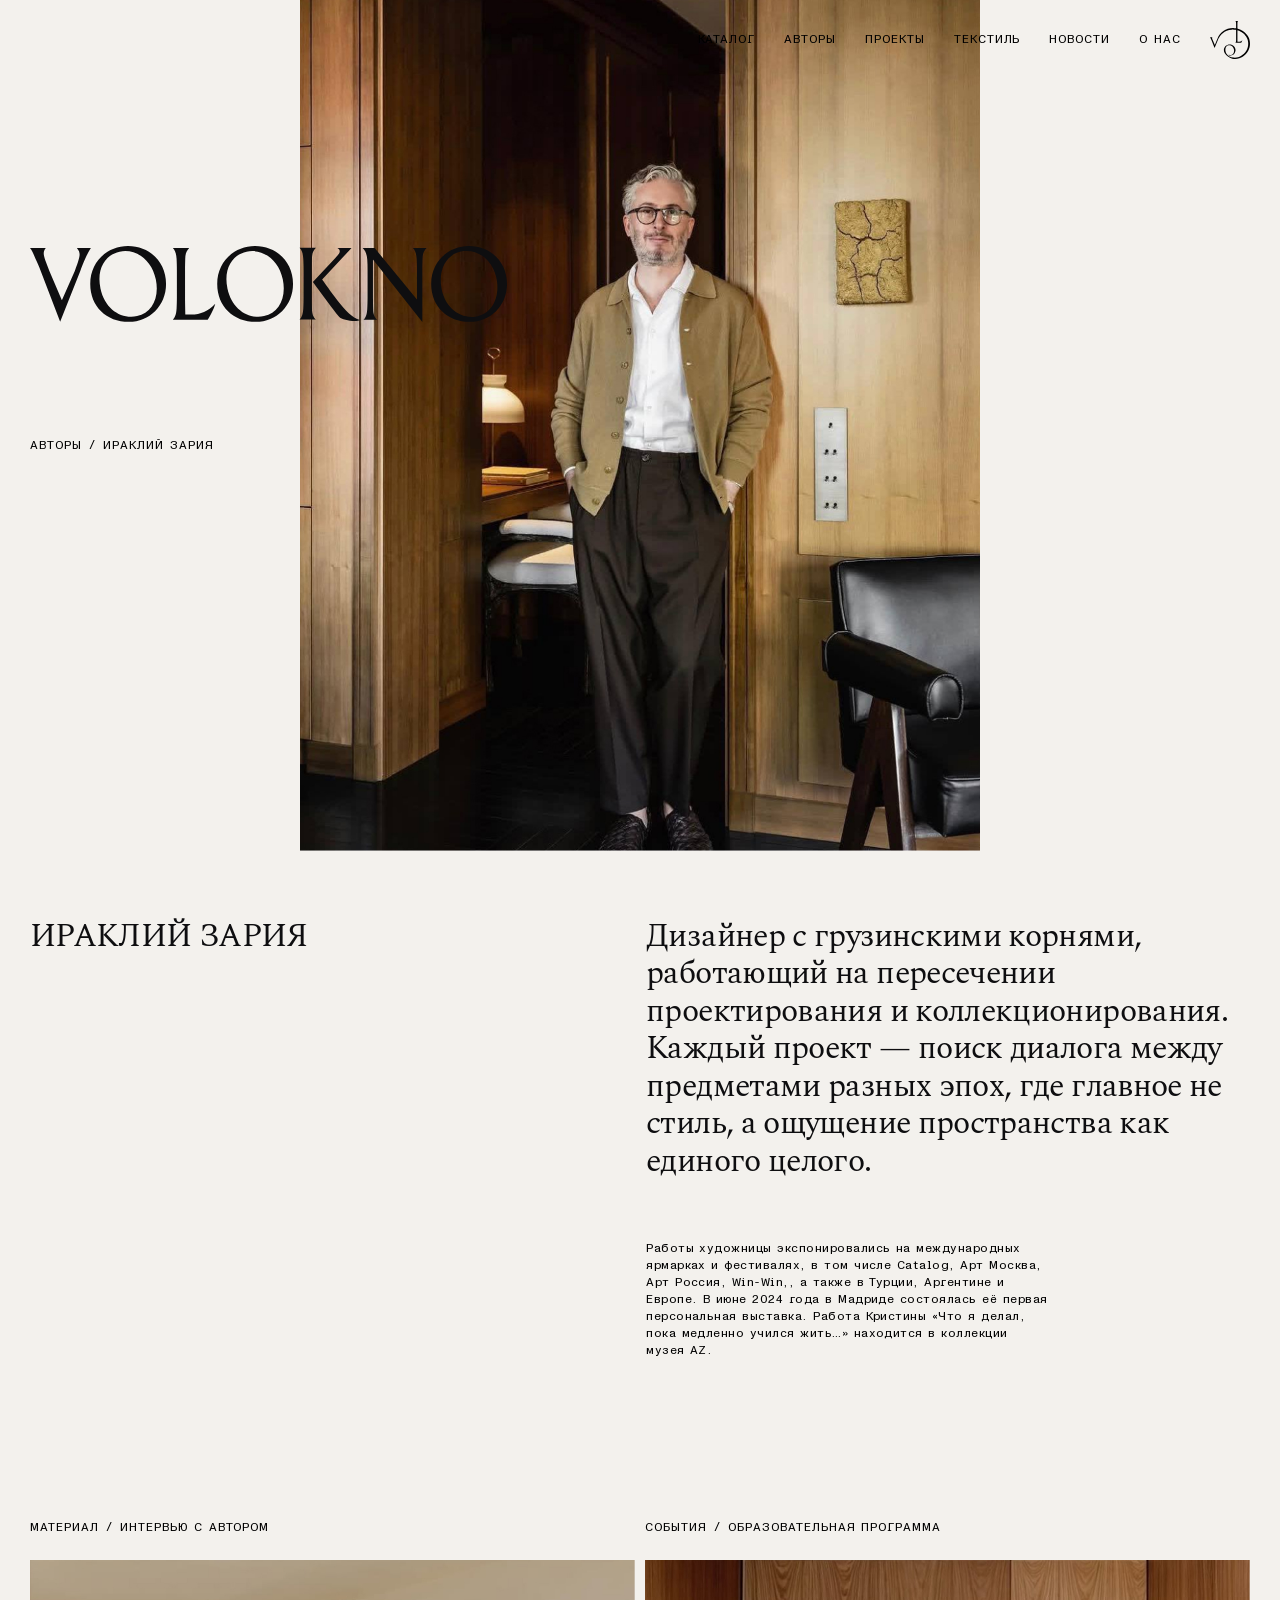
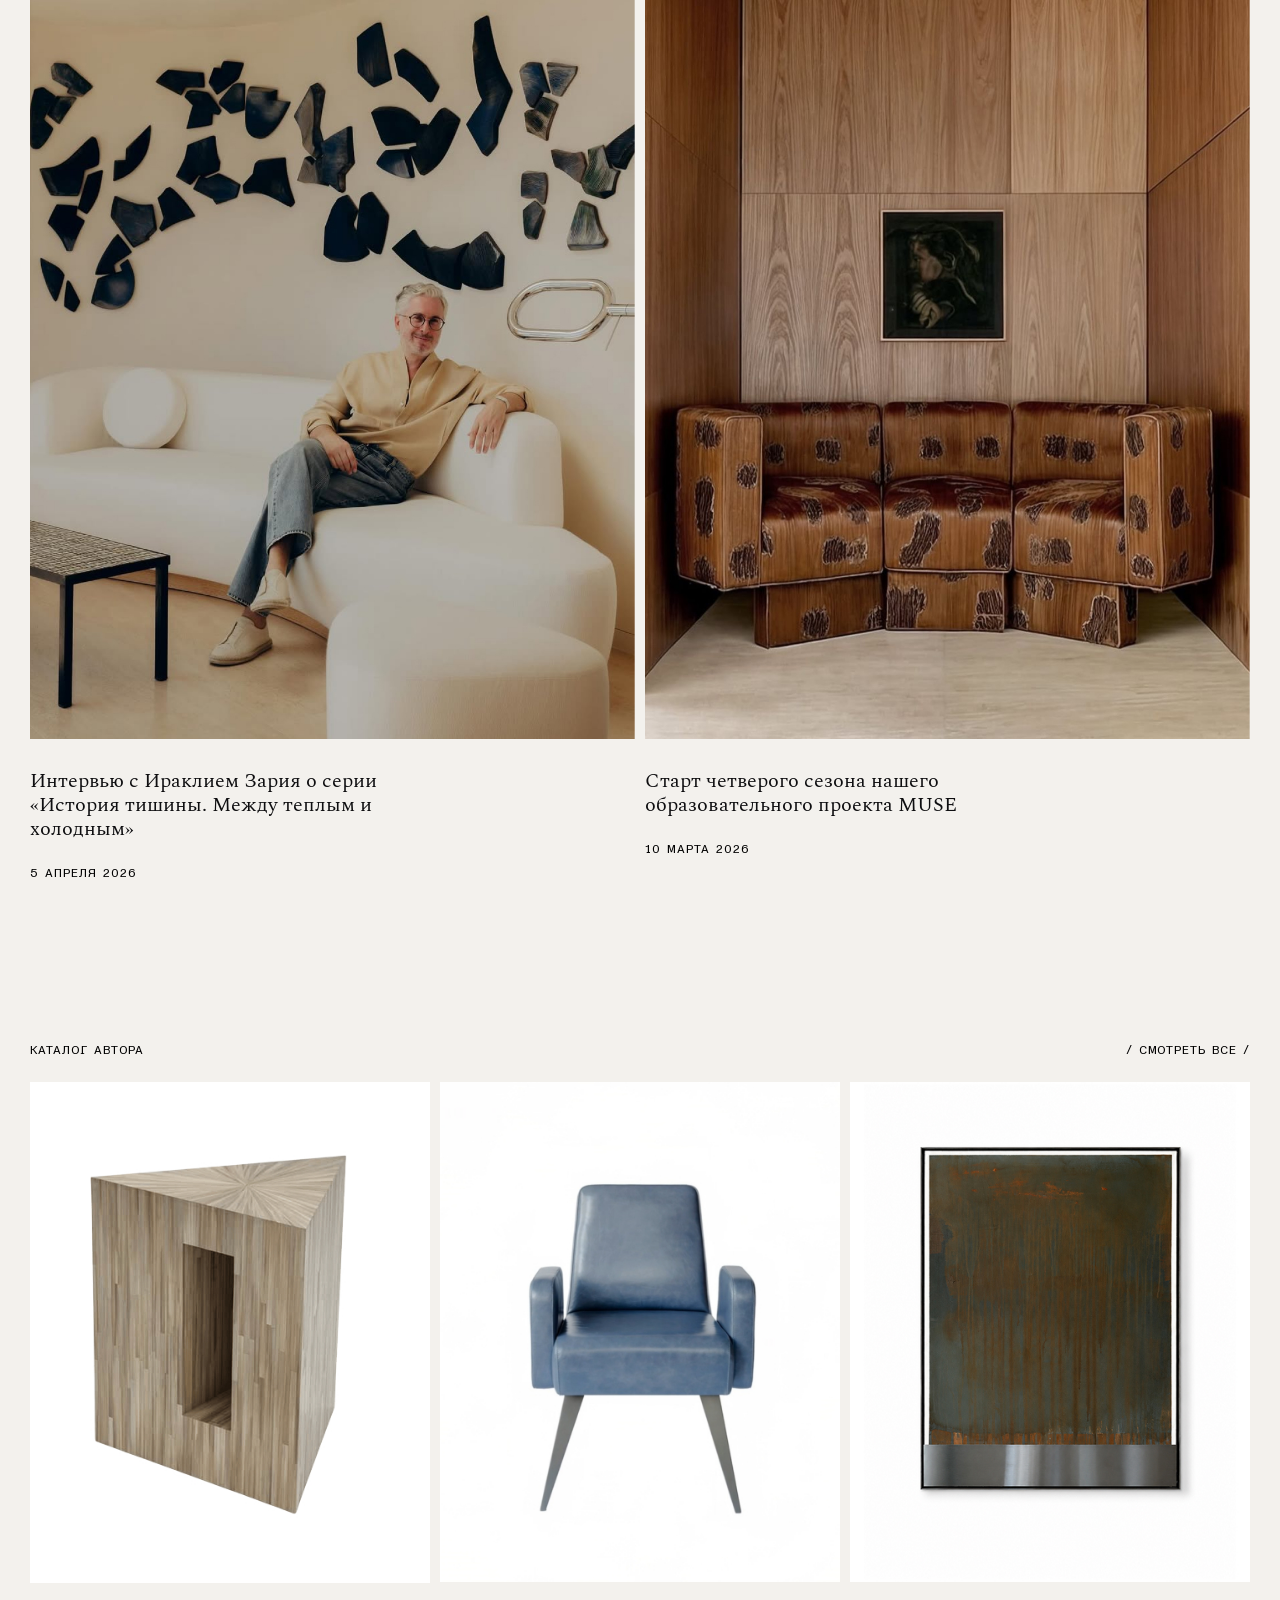
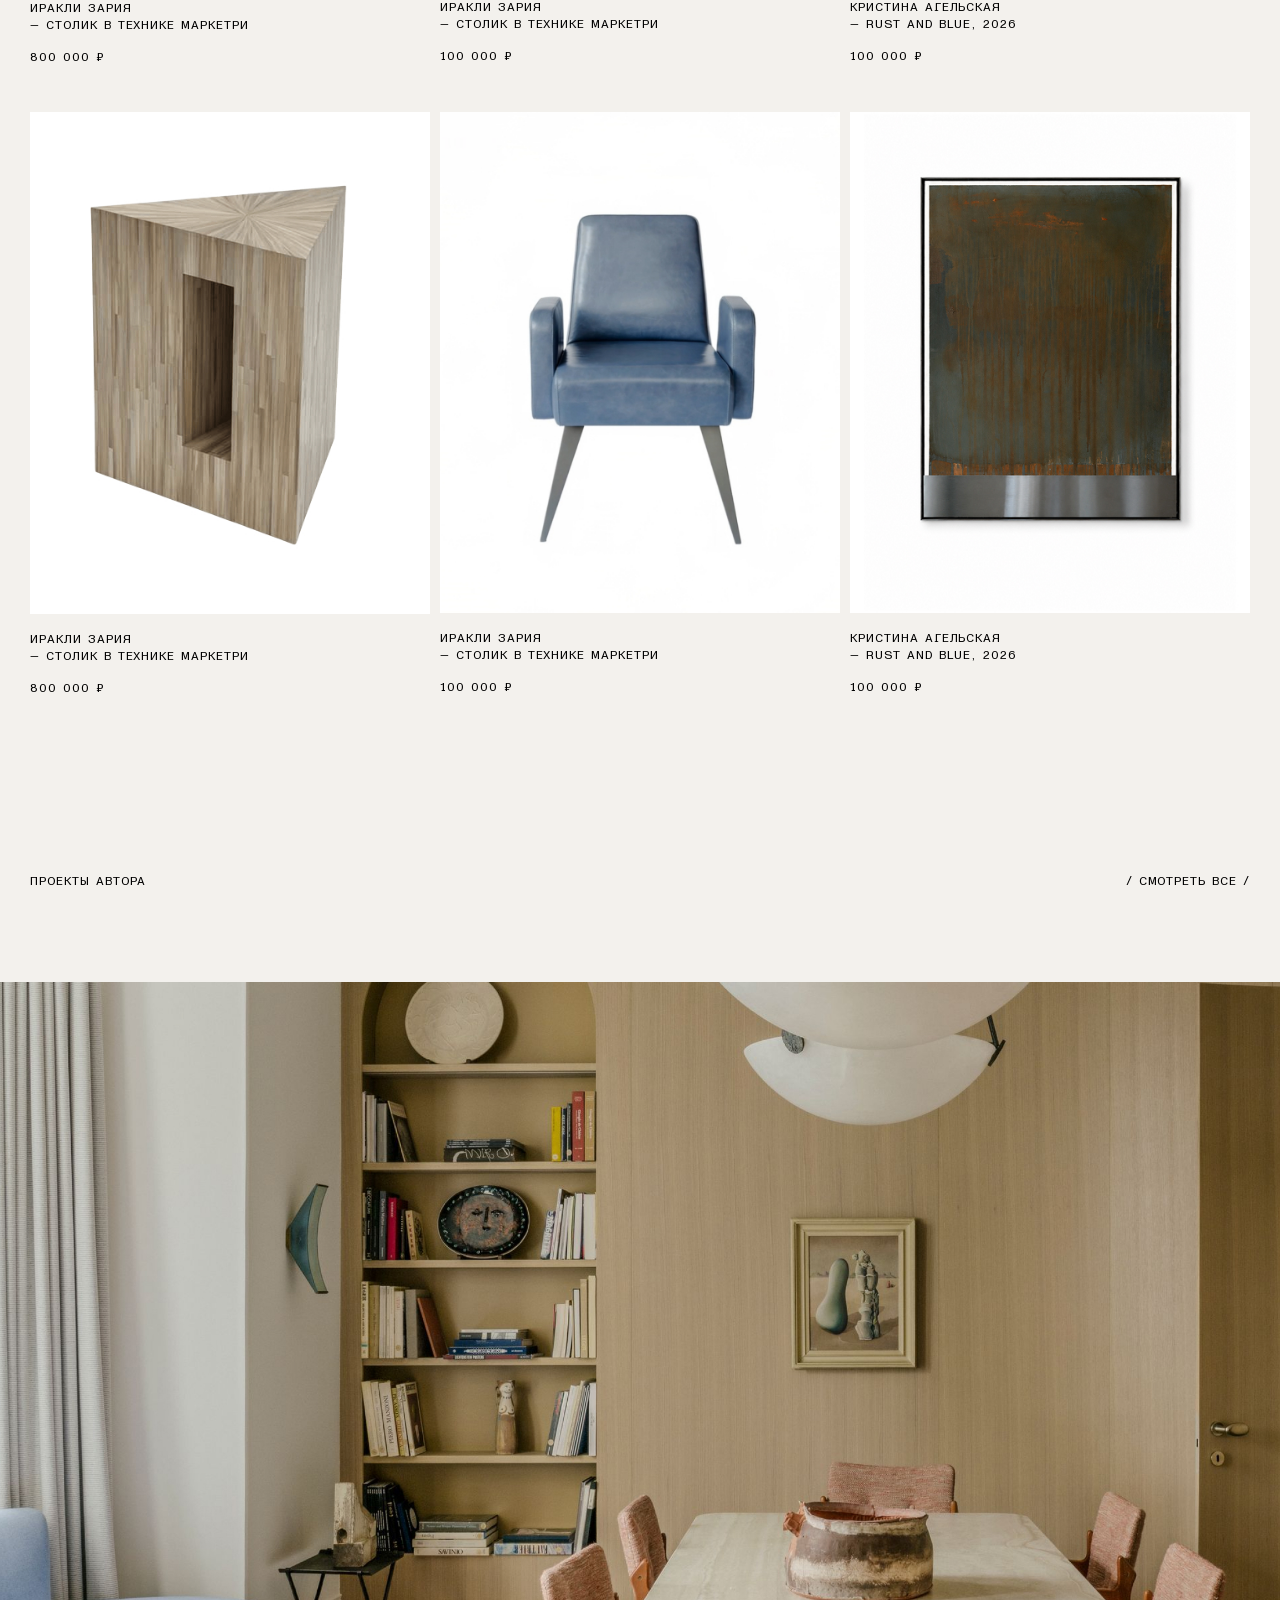
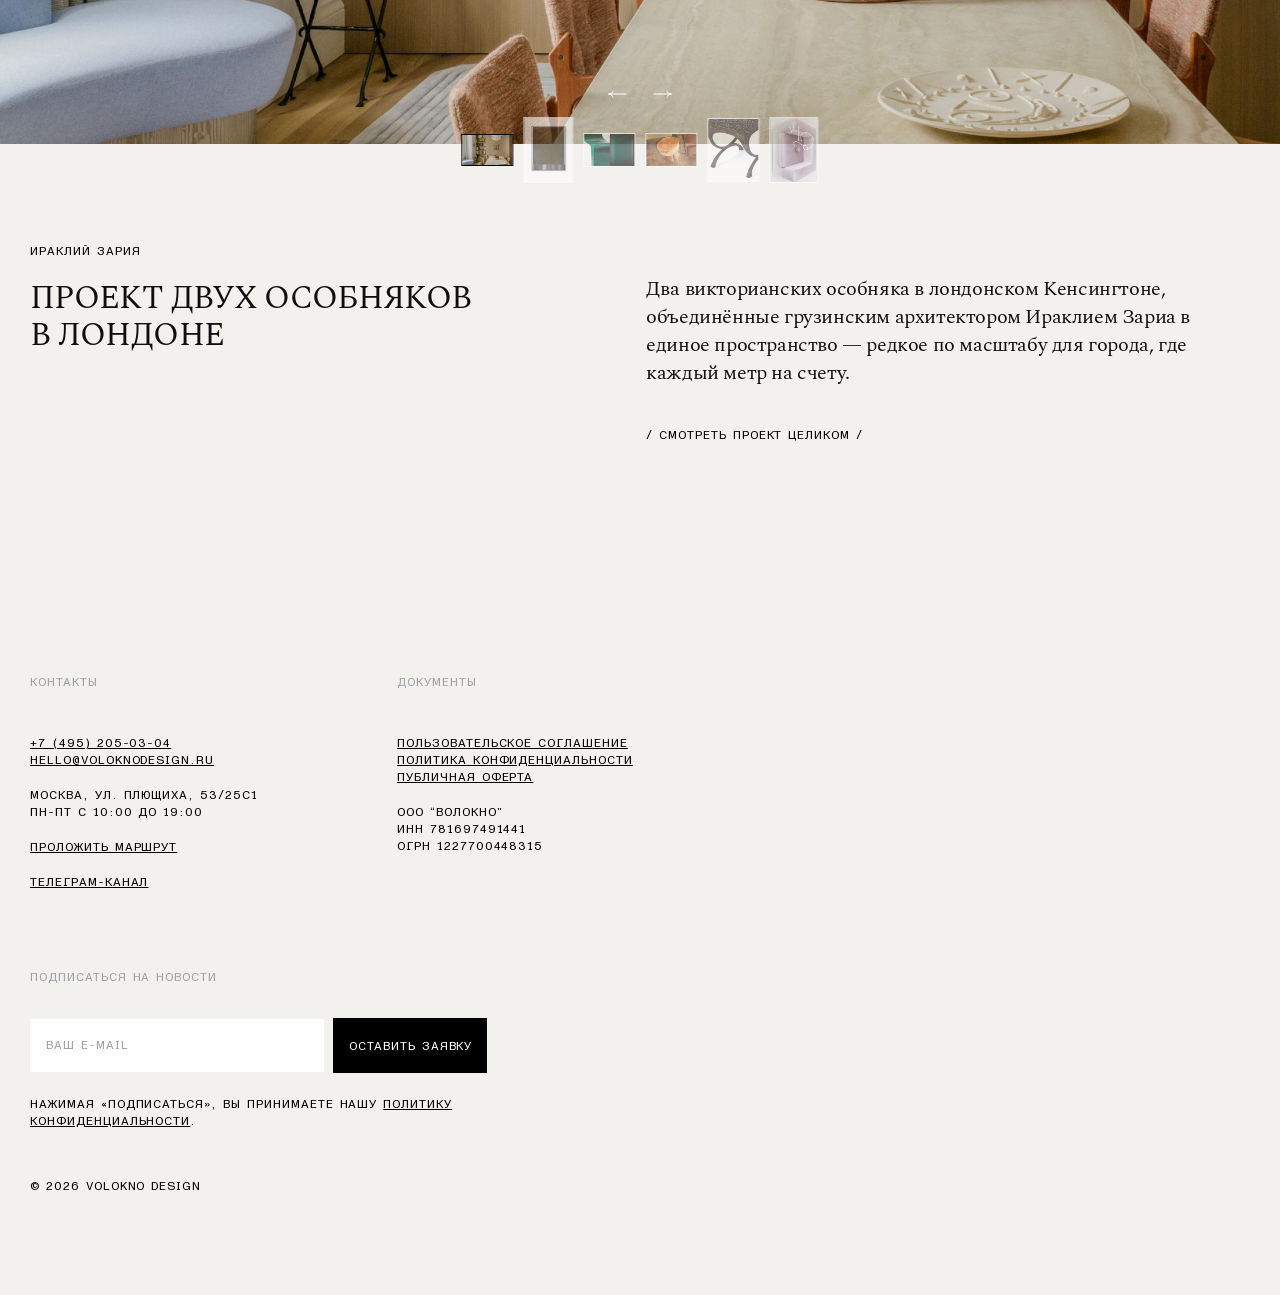
==== commit f2bf57d2: "2 stage ver.4" ====
--- a/author-1.html
+++ b/author-1.html
@@ -5,11 +5,11 @@
     <meta http-equiv="X-UA-Compatible" content="IE=edge">
     <meta name="viewport" content="width=device-width, initial-scale=1.0">
     <title>Автор #1</title>
-    <link rel="stylesheet" href="css/styles.min.css">
+    <link rel="stylesheet" href="css/styles.min.css?ver=1.5">
     <script src="js/jquery-3.6.0.min.js" defer></script>
     <script src="js/slick.min.js" defer></script>
     <script src="js/jquery.maskedinput.min.js" defer></script>
-    <script src="js/scripts.js" defer></script>
+    <script src="js/scripts.js?ver=1.5" defer></script>
 </head>
 <body class="no-logo-mobile">
     <header class="main-header">
@@ -237,7 +237,7 @@
                     <img src="img/author_projects_slide_1.jpg" alt="Загрузка...">
                 </div>
                 <div class="inner-slider slider-loading">
-                    <div class="inner-slider__slide" data-thumb="img/author_projects_slide_1.jpg">
+                    <div class="inner-slider__slide bg-dark" data-thumb="img/author_projects_slide_1.jpg">
                         <img src="img/author_projects_slide_1.jpg" alt="inner-slider-1">
                     </div>
                     <div class="inner-slider__slide" data-thumb="img/slide_2.jpg">
@@ -283,7 +283,7 @@
                         <a href="mailto:hello@voloknodesign.ru">hello@voloknodesign.ru</a>
                     </p>
                     <p>
-                        Москва, ул. Плющиха, 53/25с1 <br class="hidden-desktop"> этаж 1, <br class="hidden-mobile">
+                        Москва, ул. Плющиха, 53/25с1 <br>
                         пн-пт с 10:00 до 19:00
                     </p>
                     <p>
--- a/css/styles.min.css
+++ b/css/styles.min.css
@@ -1 +1 @@
-html,body,div,span,applet,object,iframe,h1,h2,h3,h4,h5,h6,p,blockquote,pre,a,abbr,acronym,address,big,cite,code,del,dfn,em,img,ins,kbd,q,s,samp,small,strike,strong,sub,sup,tt,var,b,u,i,center,dl,dt,dd,ol,ul,li,fieldset,form,label,legend,button,table,caption,tbody,tfoot,thead,tr,th,td,article,aside,canvas,details,embed,figure,figcaption,footer,header,hgroup,menu,nav,output,ruby,section,summary,time,mark,audio,video{box-sizing:border-box;margin:0;padding:0;border:0;font-size:100%;font:inherit;vertical-align:top}strong{font-weight:bold}article,aside,details,figcaption,figure,footer,header,hgroup,menu,nav,section{display:block}body{line-height:1}ol,ul{list-style:none}blockquote,q{quotes:none}blockquote:before,blockquote:after,q:before,q:after{content:"";content:none}table{border-collapse:collapse;border-spacing:0}input[type=text],input[type=email],input[type=tel],input[type=password],input[type=number],textarea{box-sizing:border-box;text-indent:0;background:rgba(0,0,0,0);box-shadow:none;border-radius:0;outline:0}button,input[type=submit]{box-sizing:border-box;border:none;border-radius:0;background:rgba(0,0,0,0);cursor:pointer}img{max-width:100%}@font-face{font-family:"Monument Grotesk";src:url("../fonts/ABCMonumentGroteskCyrillicSemiMono-Regular.eot");src:url("../fonts/ABCMonumentGroteskCyrillicSemiMono-Regular.eot?#iefix") format("embedded-opentype"),url("../fonts/ABCMonumentGroteskCyrillicSemiMono-Regular.woff2") format("woff2"),url("../fonts/ABCMonumentGroteskCyrillicSemiMono-Regular.woff") format("woff"),url("../fonts/ABCMonumentGroteskCyrillicSemiMono-Regular.ttf") format("truetype"),url("../fonts/ABCMonumentGroteskCyrillicSemiMono-Regular.svg#ABCMonumentGroteskCyrillicSemiMono-Regular") format("svg");font-weight:normal;font-style:normal;font-display:swap}@font-face{font-family:"Spectral";src:url("../fonts/Spectral-Regular.eot");src:url("../fonts/Spectral-Regular.eot?#iefix") format("embedded-opentype"),url("../fonts/Spectral-Regular.woff2") format("woff2"),url("../fonts/Spectral-Regular.woff") format("woff"),url("../fonts/Spectral-Regular.ttf") format("truetype"),url("../fonts/Spectral-Regular.svg#Spectral-Regular") format("svg");font-weight:normal;font-style:normal;font-display:swap}@keyframes rotate-y{0%{transform:rotateX(0deg)}100%{transform:rotateX(180deg)}}@keyframes minicart-title{0%{transform:rotate(0deg)}50%{transform:rotate(7.75deg)}100%{transform:rotate(0deg)}}@keyframes minicart-title-mobile{0%{transform:rotate(0deg)}50%{transform:rotate(-8.71deg)}100%{transform:rotate(0deg)}}.slick-slider{position:relative;display:block;box-sizing:border-box;-webkit-touch-callout:none;-webkit-user-select:none;-khtml-user-select:none;-moz-user-select:none;-ms-user-select:none;user-select:none;-ms-touch-action:pan-y;touch-action:pan-y;-webkit-tap-highlight-color:rgba(0,0,0,0)}.slick-list{position:relative;overflow:hidden;display:block;margin:0;padding:0}.slick-list:focus{outline:none}.slick-list.dragging{cursor:pointer}.slick-slider .slick-track,.slick-slider .slick-list{-webkit-transform:translate3d(0, 0, 0);-moz-transform:translate3d(0, 0, 0);-ms-transform:translate3d(0, 0, 0);-o-transform:translate3d(0, 0, 0);transform:translate3d(0, 0, 0)}.slick-track{position:relative;left:0;top:0;display:block;margin-left:auto;margin-right:auto}.slick-track:before,.slick-track:after{content:"";display:table}.slick-track:after{clear:both}.slick-loading .slick-track{visibility:hidden}.slick-slide{float:left;height:100%;min-height:1px}[dir=rtl] .slick-slide{float:right}.slick-slide img{display:block}.slick-slide.slick-loading img{display:none}.slick-slide{display:none}.slick-slide.dragging img{pointer-events:none}.slick-initialized .slick-slide{display:block}.slick-loading .slick-slide{visibility:hidden}.slick-vertical .slick-slide{display:block;height:auto;border:1px solid rgba(0,0,0,0)}.slick-arrow.slick-hidden{display:none}.slider-wrapper{position:relative;width:100%;min-height:900px}@media screen and (max-width: 767px){.slider-wrapper{min-height:645px}}.slider-wrapper.slider-wrapper--inner{min-height:900px}@media screen and (max-width: 767px){.slider-wrapper.slider-wrapper--inner{min-height:492px}}.slider-placeholder{display:flex;justify-content:center;align-items:center;width:100%;height:100%;background-color:#f3f1ed}@media screen and (max-width: 767px){.slider-placeholder{position:absolute;top:0;left:0;height:645px}}.slider-placeholder img{margin:0 auto;max-height:900px;width:auto;height:auto}@media screen and (max-width: 767px){.slider-placeholder img{object-fit:cover;max-height:645px;height:645px}}.slider-placeholder img.is-horizontal{object-fit:contain;height:100%}.slider-placeholder img.is-vertical{object-fit:cover}@media screen and (max-width: 767px){.slider-placeholder.slider-placeholder--inner{height:492px}}@media screen and (max-width: 767px){.slider-placeholder.slider-placeholder--inner img{height:492px}}.slider-loading{display:flex !important;flex-direction:row !important;flex-wrap:nowrap !important;overflow:hidden !important}.slider-wrapper:has(.slick-initialized) .slider-placeholder{display:none}.slick-slider{opacity:0;visibility:hidden}.slick-slider:not(.slick-initialized){overflow:hidden;flex-wrap:nowrap;height:900px}@media screen and (max-width: 767px){.slick-slider:not(.slick-initialized){height:645px}}.slick-slider.slick-initialized{opacity:1;visibility:visible;overflow:hidden;height:900px}@media screen and (max-width: 767px){.slick-slider.slick-initialized{height:645px}}.slick-slider.slick-initialized .slick-list,.slick-slider.slick-initialized .slick-track{height:100%}.slick-slider.slick-initialized .slick-slide{position:relative}.slick-slider.slick-initialized .slick-slide img{max-height:900px;width:100%;height:100%;max-width:100%}@media screen and (max-width: 767px){.slick-slider.slick-initialized .slick-slide img{width:100%;max-height:645px;height:645px}}.slick-slider.slick-initialized .slick-slide img.is-horizontal{object-fit:contain}.slick-slider.slick-initialized .slick-slide img.is-vertical{object-fit:contain}.slick-slider.inner-slider.slick-initialized{height:900px}@media screen and (max-width: 767px){.slick-slider.inner-slider.slick-initialized{height:492px}}.slick-slider.inner-slider.slick-initialized .slick-slide img{max-height:900px}@media screen and (max-width: 767px){.slick-slider.inner-slider.slick-initialized .slick-slide img{max-height:492px;height:492px}}.slick-arrow{position:absolute;bottom:104px;left:50%;z-index:10;display:block;width:30px;height:30px;padding:0;line-height:30px;border:none;background-color:rgba(0,0,0,0);cursor:pointer}@media screen and (max-width: 767px){.slick-arrow{display:none !important}}.slick-arrow.slick-prev{transform:translateX(calc(-100% - 7.5px));background-image:url("../img/slider_arrow_left.svg")}.slick-arrow.slick-next{transform:translateX(7.5px);background-image:url("../img/slider_arrow_right.svg")}.dark-bg .slick-arrow.slick-prev{background-image:url("../img/slider_arrow_left_white.svg")}.dark-bg .slick-arrow.slick-next{background-image:url("../img/slider_arrow_right_white.svg")}.slick-dots{position:absolute;left:50%;bottom:30px;z-index:10;display:flex;justify-content:center;align-items:center;gap:10px;transform:translateX(-50%)}@media screen and (max-width: 767px){.slick-dots{gap:7.5px;bottom:15px}}.slick-dots li{border:1px solid #fff;opacity:.6;transition:all ease .3s}.slick-dots li.slick-active{border-color:#000;opacity:1}.slick-dots li:only-child{display:none}.slick-dots li{cursor:pointer}.slick-dots li img{max-height:64px;max-width:50px;height:auto;width:auto}@media screen and (max-width: 767px){.slick-dots li img{max-height:47px;max-width:37px}}.block-slider.slick-slider.slick-initialized{height:900px}.block-slider.slick-slider.slick-initialized .slick-slide img{max-height:900px}.block-slider.slick-slider.slick-initialized .slick-arrow.slick-prev{background-image:url("../img/slider_arrow_left.svg")}.block-slider.slick-slider.slick-initialized .slick-arrow.slick-next{background-image:url("../img/slider_arrow_right.svg")}.authors-slider.slick-slider.slick-initialized{height:auto}.authors-slider.slick-slider .slick-arrow{left:-2px;bottom:0px}.authors-slider.slick-slider .slick-arrow.slick-prev{transform:none}.authors-slider.slick-slider .slick-arrow.slick-next{transform:translateX(45px)}.brands-slider.slick-slider.slick-initialized{height:auto}.brands-slider.slick-slider.slick-initialized .slick-track{display:flex;justify-content:start;align-items:center;gap:37px}.brands-slider.slick-slider.slick-initialized .slick-slide img{object-fit:contain;max-height:70px;height:auto}@media screen and (max-width: 767px){.brands-slider.slick-slider.slick-initialized .slick-slide img{max-width:113px;max-height:52px}}.featured-slider.slick-slider.slick-initialized{height:auto}.featured-slider.slick-slider.slick-initialized .slick-list{padding-right:10px}.featured-slider.slick-slider.slick-initialized .slick-slide{padding:0 10px 0;padding-left:0px}.featured-slider.slick-slider.slick-initialized .slick-slide img{object-fit:inherit;max-height:442px;width:100%;height:auto}.news-slider.slick-slider.slick-initialized{height:auto}.news-slider.slick-slider.slick-initialized .slick-list{padding-right:10px}.news-slider.slick-slider.slick-initialized .slick-slide{padding:0 10px 0;padding-left:0px}.news-slider.slick-slider.slick-initialized .slick-slide img{object-fit:cover;max-height:442px;width:100%;height:442px}.featured-slider.slick-slider,.news-slider.slick-slider,.featured-slider.slick-slider .slick-list,.news-slider.slick-slider .slick-list,.featured-slider.slick-slider .slick-track,.news-slider.slick-slider .slick-track,.featured-slider.slick-slider .slick-slide,.news-slider.slick-slider .slick-slide{-webkit-backface-visibility:hidden;backface-visibility:hidden;-webkit-perspective:1000px;perspective:1000px;-webkit-transform:translate3d(0, 0, 0);transform:translate3d(0, 0, 0)}html{height:calc(var(--vh, 1vh)*100)}body{position:relative;height:100%;min-width:300px;font-family:"Spectral",Garamond,serif;font-weight:normal;font-size:20px;color:#0e0e10;line-height:120%;background-color:#f3f1ed;-webkit-font-smoothing:antialiased;-moz-osx-font-smoothing:grayscale;text-rendering:optimizeLegibility}body.body-fixed{overflow:hidden;width:100%;height:100%}main,footer{clear:both}main{min-height:850px;margin-bottom:200px}@media screen and (max-width: 767px){main{margin-bottom:100px}}h1,h2,h3{font-size:32px;line-height:117%;letter-spacing:-0.02em}@media screen and (max-width: 767px){h1,h2,h3{font-size:20px;line-height:120%}}a{color:inherit;text-decoration:underline;transition:all ease .3s}a:hover{text-decoration:none}a:active{text-decoration:none;opacity:.5}.link{font-family:"Monument Grotesk",Arial,sans-serif;font-weight:normal;font-size:12px;color:#000;line-height:142%;letter-spacing:.08em;text-transform:uppercase}@media screen and (max-width: 767px){.link{font-size:10px;letter-spacing:.1em}}.link{text-decoration:none;transition:all ease .3s}.link:before{content:"/ ";transition:all ease .3s}.link:after{content:" /";transition:all ease .3s}.link:hover:before,.link:hover:after{opacity:0}.link:active{opacity:.5}.link:active:before,.link:active:after{opacity:0}.link.padded{display:inline-block;padding:5px 5px}@media screen and (max-width: 767px){.link.padded{padding:6px 5px}}.link.padded-desktop{display:inline-block}@media screen and (min-width: 768px){.link.padded-desktop{padding:5px 5px}}.link.padded-mobile{display:inline-block}@media screen and (max-width: 767px){.link.padded-mobile{padding:6px 5px}}input[type=text],input[type=email],input[type=tel],input[type=password],input[type=number]{height:53px;padding:0 15px;color:#0e0e10;line-height:53px;border:1px solid rgba(0,0,0,0);background-color:#fff;transition:all ease .3s}@media screen and (max-width: 767px){input[type=text],input[type=email],input[type=tel],input[type=password],input[type=number]{height:50px;line-height:50px}}input[type=text]::placeholder,input[type=text]::-webkit-input-placeholder,input[type=email]::placeholder,input[type=email]::-webkit-input-placeholder,input[type=tel]::placeholder,input[type=tel]::-webkit-input-placeholder,input[type=password]::placeholder,input[type=password]::-webkit-input-placeholder,input[type=number]::placeholder,input[type=number]::-webkit-input-placeholder{color:#a0a2a9;opacity:1}input[type=text]:focus,input[type=email]:focus,input[type=tel]:focus,input[type=password]:focus,input[type=number]:focus{border-color:#0e0e10}input[type=text].error,input[type=email].error,input[type=tel].error,input[type=password].error,input[type=number].error{color:#a63838;border-color:#a63838}input,select,textarea,button,.button{font-family:"Monument Grotesk",Arial,sans-serif;font-weight:normal;font-size:12px;color:#000;line-height:142%;letter-spacing:.08em;text-transform:uppercase}@media screen and (max-width: 767px){input,select,textarea,button,.button{font-size:10px;letter-spacing:.1em}}input,select,textarea,button,.button{outline:none}textarea{height:auto;resize:none}input[type=checkbox],input[type=radio],label{margin:0;cursor:pointer}input[type=checkbox]{display:none}input[type=checkbox]+i{display:block;width:14px;height:14px;margin-right:10px;cursor:pointer;background-repeat:no-repeat;background-position:center center;background-size:auto;background-image:url("../img/checkbox_empty.svg")}input[type=checkbox]:checked+i{background-image:url("../img/checkbox_full.svg")}input[type=submit],button,.button{display:inline-block;height:55px;padding:0 30px;line-height:55px;color:#fff;border:1px solid rgba(0,0,0,0);background-color:#000;cursor:pointer;transition:all ease .3s}@media screen and (max-width: 767px){input[type=submit],button,.button{height:50px;line-height:50px}}input[type=submit]:hover,button:hover,.button:hover{background-color:#1e1d1f}input[type=submit]:active,button:active,.button:active{background-color:#2c2b2e}input[type=submit].button--white,button.button--white,.button.button--white{color:#000;background-color:#fff}input[type=submit].button--white:hover,button.button--white:hover,.button.button--white:hover{background-color:#ebeae8}input[type=submit].button--white:active,button.button--white:active,.button.button--white:active{background-color:#dbd9d6}input[type=submit].button--transparent,button.button--transparent,.button.button--transparent{color:#0e0e10;background-color:rgba(0,0,0,0)}input[type=submit].button--transparent:hover,button.button--transparent:hover,.button.button--transparent:hover{background-color:rgba(14,14,16,.06)}input[type=submit].button--transparent:active,button.button--transparent:active,.button.button--transparent:active{background-color:rgba(14,14,16,.12)}input[type=submit].button--bordered,button.button--bordered,.button.button--bordered{border-color:#000}input::-webkit-outer-spin-button,input::-webkit-inner-spin-button{-webkit-appearance:none}label[for]{display:block;margin-bottom:7px;color:#0e0e10;letter-spacing:.05em;opacity:.6}label[for]+input,label[for]+select,label[for]+textarea{width:100%;margin-bottom:30px}@media screen and (max-width: 767px){.hidden-mobile{display:none !important}}.hidden-desktop{display:none !important}@media screen and (max-width: 767px){.hidden-desktop{display:inherit !important}}.hidden{display:none !important}.invisible{opacity:0;visibility:hidden}.highlighted{color:#e9b910}.loading{position:relative}.loading:after{content:"";display:block;position:absolute;top:0;left:0;width:100%;height:100%;z-index:1000;background:hsla(0,0%,100%,.7)}.main-header{position:absolute;top:0;left:0;z-index:100;width:100%;padding:21px 30px 0}.main-header .main-header__logo{position:absolute;top:246px;left:30px;display:block;width:477px;height:76px;background-repeat:no-repeat;background-position:center center;background-size:contain;background-image:url("../img/logo_black.svg")}@media screen and (max-width: 767px){.main-header .main-header__logo{top:265px;left:20px;width:250px;height:40px}}.main-header .main-header__menu{position:relative;font-family:"Monument Grotesk",Arial,sans-serif;font-weight:normal;font-size:12px;color:#000;line-height:142%;letter-spacing:.08em;text-transform:uppercase}@media screen and (max-width: 767px){.main-header .main-header__menu{font-size:10px;letter-spacing:.1em}}@media screen and (max-width: 767px){.main-header .main-header__menu{display:none}}.main-header .main-header__menu ul{display:flex;justify-content:end;align-items:end;gap:29px;padding:10px 69px 0 0}.main-header .main-header__menu ul li a{text-decoration:none;border-bottom:1px solid rgba(0,0,0,0)}.main-header .main-header__menu ul li a:hover{border-color:#000}.main-header .main-header__menu .main-header__menu__symbol{position:absolute;top:0;right:0;display:block;width:40px;height:38px;background-repeat:no-repeat;background-position:center center;background-size:auto;background-image:url("../img/symbol_black.svg")}.main-header .main-header__mobile-header{position:absolute;top:59px;left:10px;display:flex;justify-content:space-between;align-items:center;width:calc(100% - 20px);padding:8px 10px;transition:all ease .3s}@media screen and (min-width: 768px){.main-header .main-header__mobile-header{display:none}}.main-header .main-header__mobile-header .main-header__mobile-header__symbol{width:34px;height:32px;background-repeat:no-repeat;background-position:center center;background-size:auto;background-image:url("../img/symbol_mob_black.svg")}.main-header .main-header__mobile-header .main-header__mobile-header__burger{width:38px;height:38px;background-repeat:no-repeat;background-position:center center;background-size:auto;background-image:url("../img/mobmenu_black.svg");cursor:pointer}.main-header .main-header__mobile-menu{position:fixed;top:0;left:0;width:100%;height:100%;background:#fff;z-index:300;opacity:0;visibility:hidden;transform:translateY(20px);transition:opacity .3s ease,visibility .3s ease,transform .3s ease}.main-header .main-header__mobile-menu.is-open{opacity:1;visibility:visible;transform:translateY(0)}@media screen and (min-width: 768px){.main-header .main-header__mobile-menu{display:none}}.main-header .main-header__mobile-menu .main-header__mobile-menu__header{position:relative;display:flex;justify-content:space-between;align-items:center;padding:5px 12px 5px 10px}.main-header .main-header__mobile-menu .main-header__mobile-menu__header .main-header__mobile-menu__header__symbol{width:34px;height:32px;background-repeat:no-repeat;background-position:center center;background-size:auto;background-image:url("../img/symbol_mob_black.svg")}.main-header .main-header__mobile-menu .main-header__mobile-menu__header .main-header__mobile-menu__header__close{width:38px;height:38px;background-repeat:no-repeat;background-position:center center;background-size:auto;background-image:url("../img/mobmenu_close.svg");cursor:pointer}.main-header .main-header__mobile-menu .main-header__mobile-menu__body{display:flex;justify-content:space-between;align-items:center;flex-direction:column;height:calc(100% - 48px);gap:50px;font-family:"Monument Grotesk",Arial,sans-serif;font-weight:normal;font-size:12px;color:#000;line-height:142%;letter-spacing:.08em;text-transform:uppercase}@media screen and (max-width: 767px){.main-header .main-header__mobile-menu .main-header__mobile-menu__body{font-size:10px;letter-spacing:.1em}}@media screen and (max-width: 767px){.main-header .main-header__mobile-menu .main-header__mobile-menu__body{font-size:12px;letter-spacing:.08em}}.main-header .main-header__mobile-menu .main-header__mobile-menu__body .main-header__mobile-menu__body__items{margin-top:42px;text-align:center}.main-header .main-header__mobile-menu .main-header__mobile-menu__body .main-header__mobile-menu__body__items ul li{margin-bottom:10px}.main-header .main-header__mobile-menu .main-header__mobile-menu__body .main-header__mobile-menu__body__items ul li a{text-decoration:none}.main-header .main-header__mobile-menu .main-header__mobile-menu__body .main-header__mobile-menu__body__contacts{max-width:210px;margin-bottom:24px;text-align:center}.main-header .main-header__mobile-menu .main-header__mobile-menu__body .main-header__mobile-menu__body__contacts p{margin-bottom:1.4em}.main-header .main-header__mobile-menu .main-header__mobile-menu__body .main-header__mobile-menu__body__contacts p:last-child{margin-bottom:0}.main-footer{padding:0 30px 100px;font-family:"Monument Grotesk",Arial,sans-serif;font-weight:normal;font-size:12px;color:#000;line-height:142%;letter-spacing:.08em;text-transform:uppercase}@media screen and (max-width: 767px){.main-footer{font-size:10px;letter-spacing:.1em}}@media screen and (max-width: 767px){.main-footer{position:relative;padding:32px 20px 30px;color:#fff;background-color:#000}.main-footer:after{content:"";position:absolute;bottom:253px;right:47px;width:130px;height:258px;background-repeat:no-repeat;background-position:center center;background-size:auto;background-image:url("../img/symbol_footer.svg")}}.main-footer .main-footer__blocks{display:flex;justify-content:start;align-items:start;flex-wrap:wrap;gap:78px 137px;max-width:620px;margin-bottom:48px}@media screen and (max-width: 767px){.main-footer .main-footer__blocks{gap:50px 0;max-width:100%}}.main-footer .main-footer__block.main-footer__block--contacts{width:230px}@media screen and (max-width: 767px){.main-footer .main-footer__block.main-footer__block--contacts{order:2;width:100%;font-size:12px;line-height:140%}}.main-footer .main-footer__block.main-footer__block--documents{width:250px}@media screen and (max-width: 767px){.main-footer .main-footer__block.main-footer__block--documents{order:3;width:100%;font-size:12px;line-height:140%}.main-footer .main-footer__block.main-footer__block--documents .main-footer__block__title{display:none}}.main-footer .main-footer__block.main-footer__block--newsletter{width:100%}@media screen and (max-width: 767px){.main-footer .main-footer__block.main-footer__block--newsletter{order:1;width:100%;margin-bottom:134px}}.main-footer .main-footer__block.main-footer__block--newsletter .main-footer__block__title{margin-bottom:32px}@media screen and (max-width: 767px){.main-footer .main-footer__block.main-footer__block--newsletter .main-footer__block__title{margin-bottom:18px}}.main-footer .main-footer__block .main-footer__block__title{margin-bottom:44px;color:#a0a2a9}@media screen and (max-width: 767px){.main-footer .main-footer__block .main-footer__block__title{margin-bottom:20px;color:#fff}}.main-footer .main-footer__block .main-footer__block__body p{margin-bottom:1.5em}.main-footer .main-footer__block .main-footer__block__body p:last-of-type{margin-bottom:0}body.top-spaced main{padding-top:430px}@media screen and (max-width: 767px){body.top-spaced main{padding-top:323px}}@media screen and (max-width: 767px){body.dark-bg .main-header .main-header__logo{background-image:url("../img/logo_white.svg")}body.dark-bg .main-header .main-header__mobile-header .main-header__mobile-header__symbol{background-image:url("../img/symbol_mob_white.svg")}body.dark-bg .main-header .main-header__mobile-header .main-header__mobile-header__burger{background-image:url("../img/mobmenu_white.svg")}body.dark-bg .main-slider .main-slider__slide .main-slider__slide__desc{color:#fff}body.dark-bg .main-slider .main-slider__slide .main-slider__slide__desc a{color:#fff}}@media screen and (max-width: 767px){body.header-fixed .main-header__mobile-header,body.header-fixed.dark-bg .main-header__mobile-header{position:fixed;background:#fff}body.header-fixed .main-header__mobile-header .main-header__mobile-header__symbol,body.header-fixed.dark-bg .main-header__mobile-header .main-header__mobile-header__symbol{background-image:url("../img/symbol_mob_black.svg")}body.header-fixed .main-header__mobile-header .main-header__mobile-header__burger,body.header-fixed.dark-bg .main-header__mobile-header .main-header__mobile-header__burger{background-image:url("../img/mobmenu_black.svg")}}@media screen and (max-width: 767px){body.no-logo-mobile .main-header .main-header__logo{display:none}}.volblock--text-center{padding:100px 100px 106px}@media screen and (max-width: 767px){.volblock--text-center{padding:60px 20px}}.volblock--text-center .volblock--text-center__main{max-width:947px;margin:0 auto;font-size:32px;line-height:117%;letter-spacing:-0.02em}@media screen and (max-width: 767px){.volblock--text-center .volblock--text-center__main{font-size:20px;line-height:120%}}.volblock--text-center .volblock--text-center__main{text-align:center}.volblock--text-center .volblock--text-center__link{display:flex;justify-content:center;align-items:center;margin:64px 0 0}@media screen and (max-width: 767px){.volblock--text-center .volblock--text-center__link{margin-top:30px}}.volblock--text-center.volblock--text-center-margin{padding:0;margin:120px 0 100px}@media screen and (max-width: 767px){.volblock--text-center.volblock--text-center-margin{padding:0;margin:30px 20px}}.volblock--text-medium{margin-bottom:32px;font-size:32px;line-height:117%;letter-spacing:-0.02em}@media screen and (max-width: 767px){.volblock--text-medium{font-size:20px;line-height:120%}}.volblock--text-small{max-width:480px;margin-bottom:32px;font-family:"Monument Grotesk",Arial,sans-serif;font-weight:normal;font-size:12px;color:#000;line-height:142%;letter-spacing:.08em;text-transform:uppercase}@media screen and (max-width: 767px){.volblock--text-small{font-size:10px;letter-spacing:.1em}}.volblock--text-small{letter-spacing:.04em;text-transform:none}.volblock--text-small p{margin-bottom:1.5em}.volblock--text-small p:last-child{margin-bottom:0}.volblock--text-spaced{display:flex;justify-content:space-between;align-items:start;padding:60px 30px 60px}@media screen and (max-width: 767px){.volblock--text-spaced{display:block;padding:30px 20px}}.volblock--text-spaced .volblock--text-spaced__title{width:50.5%;padding-right:20px;font-size:32px;line-height:117%;letter-spacing:-0.02em}@media screen and (max-width: 767px){.volblock--text-spaced .volblock--text-spaced__title{font-size:20px;line-height:120%}}.volblock--text-spaced .volblock--text-spaced__title{text-transform:uppercase}@media screen and (max-width: 767px){.volblock--text-spaced .volblock--text-spaced__title{width:100%;padding-right:0;margin-bottom:20px}}.volblock--text-spaced .volblock--text-spaced__title i{display:block;font-family:"Monument Grotesk",Arial,sans-serif;font-weight:normal;font-size:12px;color:#000;line-height:142%;letter-spacing:.08em;text-transform:uppercase}@media screen and (max-width: 767px){.volblock--text-spaced .volblock--text-spaced__title i{font-size:10px;letter-spacing:.1em}}.volblock--text-spaced .volblock--text-spaced__title i{margin-bottom:20px;font-style:normal}@media screen and (max-width: 767px){.volblock--text-spaced .volblock--text-spaced__title i{margin-bottom:20px}}.volblock--text-spaced .volblock--text-spaced__title span{display:block;max-width:465px}@media screen and (max-width: 767px){.volblock--text-spaced .volblock--text-spaced__title span{max-width:100%}}.volblock--text-spaced .volblock--text-spaced__main{width:49.5%}@media screen and (max-width: 767px){.volblock--text-spaced .volblock--text-spaced__main{width:100%}}.volblock--text-spaced .volblock--text-spaced__main p{font-size:32px;line-height:117%;letter-spacing:-0.02em}@media screen and (max-width: 767px){.volblock--text-spaced .volblock--text-spaced__main p{font-size:20px;line-height:120%}}.volblock--text-spaced .volblock--text-spaced__main.volblock--text-spaced__main-md p{max-width:597px;font-size:20px;line-height:120%;letter-spacing:0em;line-height:140%;letter-spacing:-0.02em}@media screen and (max-width: 767px){.volblock--text-spaced .volblock--text-spaced__main.volblock--text-spaced__main-md p{max-width:100%;line-height:120%}}.volblock--text-spaced .volblock--text-spaced__main .volblock--text-spaced__main__sm{width:66.6%;margin:60px 0 100px}@media screen and (max-width: 767px){.volblock--text-spaced .volblock--text-spaced__main .volblock--text-spaced__main__sm{width:100%;margin:20px 0 0}}.volblock--text-spaced .volblock--text-spaced__main .volblock--text-spaced__main__sm p{font-family:"Monument Grotesk",Arial,sans-serif;font-weight:normal;font-size:12px;color:#000;line-height:142%;letter-spacing:.08em;text-transform:uppercase}@media screen and (max-width: 767px){.volblock--text-spaced .volblock--text-spaced__main .volblock--text-spaced__main__sm p{font-size:10px;letter-spacing:.1em}}.volblock--text-spaced .volblock--text-spaced__main .volblock--text-spaced__main__sm p{text-transform:none;letter-spacing:.04em}@media screen and (max-width: 767px){.volblock--text-spaced .volblock--text-spaced__main .volblock--text-spaced__main__sm p{letter-spacing:.06em}}.volblock--text-spaced .volblock--text-spaced__main__link{display:flex;justify-content:start;align-items:center;margin-top:40px;letter-spacing:.08em}@media screen and (max-width: 767px){.volblock--text-spaced .volblock--text-spaced__main__link{margin-top:21px}}@media screen and (max-width: 767px){.volblock--text-spaced.volblock--text-spaced-padded{padding:60px 20px 30px}}.volblock--text-spaced.volblock--text-spaced-with-sub .volblock--text-spaced__main{padding-top:32px}@media screen and (max-width: 767px){.volblock--text-spaced.volblock--text-spaced-with-sub .volblock--text-spaced__main{padding-top:0}}@media screen and (max-width: 767px){.volblock--text-spaced.volblock--text-spaced-author-desc{padding:15px 20px 30px}}.volblock--text-spaced.volblock--text-spaced-pagetitle{padding:0;margin:30px 30px 162px}@media screen and (max-width: 767px){.volblock--text-spaced.volblock--text-spaced-pagetitle{margin:30px 20px 20px}}.volblock--text-spaced.volblock--text-spaced-pagetitle-lg{display:block}.volblock--text-spaced.volblock--text-spaced-pagetitle-lg .volblock--text-spaced__title{width:58%}@media screen and (max-width: 767px){.volblock--text-spaced.volblock--text-spaced-pagetitle-lg .volblock--text-spaced__title{width:100%}}.volblock--text-spaced.volblock--text-spaced-pagetitle-lg .volblock--text-spaced__title span{max-width:100%}.volblock--text-standart{max-width:47.5%;margin:30px 30px 162px}@media screen and (max-width: 767px){.volblock--text-standart{max-width:100%;margin:30px 20px 20px}}.volblock--text-standart p{margin-bottom:1.4em;line-height:140%;letter-spacing:-0.02em}@media screen and (max-width: 767px){.volblock--text-standart p{line-height:120%}}.volblock--text-standart p:last-child{margin-bottom:0}.volblock--text-standart p i,.volblock--text-standart p em{display:inline-block;margin-right:54px;font-family:"Monument Grotesk",Arial,sans-serif;font-weight:normal;font-size:12px;color:#000;line-height:142%;letter-spacing:.08em;text-transform:uppercase}@media screen and (max-width: 767px){.volblock--text-standart p i,.volblock--text-standart p em{font-size:10px;letter-spacing:.1em}}.volblock--text-standart p i,.volblock--text-standart p em{transform:translateY(5px)}@media screen and (max-width: 767px){.volblock--text-standart p i,.volblock--text-standart p em{margin-right:19px;font-size:12px;letter-spacing:.08em;transform:translateY(5px)}}.volblock--horiz-items{font-family:"Monument Grotesk",Arial,sans-serif;font-weight:normal;font-size:12px;color:#000;line-height:142%;letter-spacing:.08em;text-transform:uppercase}@media screen and (max-width: 767px){.volblock--horiz-items{font-size:10px;letter-spacing:.1em}}.volblock--horiz-items .volblock--horiz-items__title{margin-bottom:20px}@media screen and (max-width: 767px){.volblock--horiz-items .volblock--horiz-items__title{margin-bottom:20px}}.volblock--horiz-items .volblock--horiz-items__list{display:flex;justify-content:start;align-items:start;gap:11px}@media screen and (max-width: 767px){.volblock--horiz-items .volblock--horiz-items__list{overflow-x:auto;-webkit-overflow-scrolling:touch;scrollbar-width:none;-ms-overflow-style:none}.volblock--horiz-items .volblock--horiz-items__list::-webkit-scrollbar{display:none;width:0 !important;height:0 !important}}.volblock--horiz-items .volblock--horiz-items__list .volblock--horiz-items__list__item{display:flex;justify-content:start;align-items:start;align-items:stretch;gap:10px}.volblock--horiz-items .volblock--horiz-items__list .volblock--horiz-items__list__item__pic{width:112px}.volblock--horiz-items .volblock--horiz-items__list .volblock--horiz-items__list__item__pic img{width:100%;height:auto}.volblock--horiz-items .volblock--horiz-items__list .volblock--horiz-items__list__item__info{position:relative;width:232px}@media screen and (max-width: 767px){.volblock--horiz-items .volblock--horiz-items__list .volblock--horiz-items__list__item__info{width:190px}}.volblock--horiz-items .volblock--horiz-items__list .volblock--horiz-items__list__item__info__title{margin-bottom:10px}.volblock--horiz-items .volblock--horiz-items__list .volblock--horiz-items__list__item__info__desc{max-width:224px;letter-spacing:.04em;text-transform:none}@media screen and (max-width: 767px){.volblock--horiz-items .volblock--horiz-items__list .volblock--horiz-items__list__item__info__desc{max-width:180px}}.volblock--horiz-items .volblock--horiz-items__list .volblock--horiz-items__list__item__info__link{position:absolute;left:0;bottom:0}.volblock--horiz-items.volblock--horiz-items-sm .volblock--horiz-items__list .volblock--horiz-items__list__item .volblock--horiz-items__list__item__info{width:112px}.volblock--preview{width:490px;max-width:490px;margin:0 30px 100px}@media screen and (max-width: 1099px){.volblock--preview{width:30%;min-height:auto}}@media screen and (max-width: 767px){.volblock--preview{width:100%;margin:0 0 30px;padding:10px 10px 60px 20px}}@media screen and (max-width: 767px){.volblock--preview p{letter-spacing:-0.02em;line-height:120%}}.volblock--preview span{display:inline-block;margin-right:12px;font-family:"Monument Grotesk",Arial,sans-serif;font-weight:normal;font-size:12px;color:#000;line-height:142%;letter-spacing:.08em;text-transform:uppercase}@media screen and (max-width: 767px){.volblock--preview span{font-size:10px;letter-spacing:.1em}}.volblock--preview span{transform:translateY(5px)}@media screen and (max-width: 767px){.volblock--preview span{margin-right:12px;font-size:12px;letter-spacing:.08em;transform:translateY(5px)}}@media screen and (max-width: 767px){.volblock--preview.volblock--preview-no-margin{margin-bottom:0}}.volblock--image-promo{position:relative;display:flex;justify-content:center;align-items:center;height:851px;margin-bottom:7px}@media screen and (max-width: 767px){.volblock--image-promo{display:block;height:auto}}.volblock--image-promo img{max-height:100%;width:auto}@media screen and (max-width: 767px){.volblock--image-promo img{height:645px;object-fit:cover}}.volblock--image-promo .breadcrumbs-list{position:absolute;top:auto;bottom:auto;left:30px;transform:translateY(20px)}@media screen and (max-width: 767px){.volblock--image-promo .breadcrumbs-list{position:static;margin:30px 20px 0;transform:none}}.volblock--image-promo.volblock--image-promo-project{margin-bottom:0}.volblock--image-with-caption{margin:0 30px 160px}@media screen and (max-width: 767px){.volblock--image-with-caption{margin:0 0 30px}}.volblock--image-with-caption .volblock--image-with-caption__pic{margin-bottom:24px}.volblock--image-with-caption .volblock--image-with-caption__pic>img{width:100%;height:auto}.volblock--image-with-caption .volblock--image-with-caption__text{max-width:470px;font-family:"Monument Grotesk",Arial,sans-serif;font-weight:normal;font-size:12px;color:#000;line-height:142%;letter-spacing:.08em;text-transform:uppercase}@media screen and (max-width: 767px){.volblock--image-with-caption .volblock--image-with-caption__text{font-size:10px;letter-spacing:.1em}}.volblock--image-with-caption .volblock--image-with-caption__text{text-transform:none;letter-spacing:.04em}@media screen and (max-width: 767px){.volblock--image-with-caption .volblock--image-with-caption__text{max-width:calc(100% - 40px);margin:0 20px 0}}.volblock--image-with-caption.volblock--image-with-caption-complex>*{margin-left:0;margin-right:0}@media screen and (max-width: 767px){.volblock--image-with-caption.volblock--image-with-caption-complex .volblock--image-with-caption__text{margin-left:20px;margin-right:20px}}.volblock--products .volblock--products__title{display:flex;justify-content:space-between;align-items:center;padding:0 30px 23px;font-family:"Monument Grotesk",Arial,sans-serif;font-weight:normal;font-size:12px;color:#000;line-height:142%;letter-spacing:.08em;text-transform:uppercase}@media screen and (max-width: 767px){.volblock--products .volblock--products__title{font-size:10px;letter-spacing:.1em}}@media screen and (max-width: 767px){.volblock--products .volblock--products__title{padding:20px 20px 23px}}@media screen and (max-width: 767px){.volblock--products .volblock--products__title span,.volblock--products .volblock--products__title .volblock--products__title__link-desktop{display:none}}@media screen and (min-width: 768px){.volblock--products .volblock--products__title .volblock--products__title__link-mobile{display:none}}.volblock--projects .volblock--projects__title{display:flex;justify-content:space-between;align-items:center;padding:0 30px 23px;font-family:"Monument Grotesk",Arial,sans-serif;font-weight:normal;font-size:12px;color:#000;line-height:142%;letter-spacing:.08em;text-transform:uppercase}@media screen and (max-width: 767px){.volblock--projects .volblock--projects__title{font-size:10px;letter-spacing:.1em}}@media screen and (max-width: 767px){.volblock--projects .volblock--projects__title{padding:20px 20px 23px}}@media screen and (max-width: 767px){.volblock--projects span,.volblock--projects .volblock--projects__title__link-desktop{display:none}}@media screen and (min-width: 768px){.volblock--projects .volblock--projects__title__link-mobile{display:none}}.volblock--projects .volblock--projects__desc{padding:30px 30px}.volblock--2cols{display:flex;justify-content:space-between;align-items:start;gap:13px;flex-wrap:wrap;margin:0 30px}@media screen and (max-width: 767px){.volblock--2cols{gap:0;margin:0 20px 30px}}.volblock--2cols>*{flex:0 0 calc(50% - 6.5px);margin-left:0;margin-right:0}@media screen and (max-width: 767px){.volblock--2cols>*{flex:0 0 100%}}@media screen and (max-width: 767px){.volblock--2cols .volblock--text-medium{margin-bottom:0}}.volblock--2cols .volblock--text-small:nth-child(2){margin:0 auto}@media screen and (max-width: 767px){.volblock--2cols .volblock--text-small:nth-child(2){margin:30px 0 0 0}}@media screen and (min-width: 768px){.volblock--2cols .vol-slider{max-width:calc(50% - 6.5px);width:calc(50% - 6.5px)}}@media screen and (max-width: 767px){.volblock--2cols>:nth-child(2){margin:30px 0 0 0}}.breadcrumbs-list{display:flex;justify-content:start;align-items:start;font-family:"Monument Grotesk",Arial,sans-serif;font-weight:normal;font-size:12px;color:#000;line-height:142%;letter-spacing:.08em;text-transform:uppercase}@media screen and (max-width: 767px){.breadcrumbs-list{font-size:10px;letter-spacing:.1em}}.breadcrumbs-list li{letter-spacing:.08em}.breadcrumbs-list li:after{content:"/";margin:0 .6em}.breadcrumbs-list li:last-child:after{display:none}.products-list{display:flex;justify-content:space-between;align-items:start;flex-wrap:wrap;gap:30px 10px;padding:0 30px}@media screen and (max-width: 767px){.products-list{gap:20px 5px;padding:0 20px}}.products-list .products-list__item{flex:0 0 calc(33.333% - 6.6666666667px);padding-bottom:16px}@media screen and (max-width: 767px){.products-list .products-list__item{flex:0 0 calc(50% - 2.5px);padding-bottom:0}}.products-list .products-list__item{font-family:"Monument Grotesk",Arial,sans-serif;font-weight:normal;font-size:12px;color:#000;line-height:142%;letter-spacing:.08em;text-transform:uppercase}@media screen and (max-width: 767px){.products-list .products-list__item{font-size:10px;letter-spacing:.1em}}.products-list .products-list__item .products-list__item__pic{margin-bottom:17px}@media screen and (max-width: 767px){.products-list .products-list__item .products-list__item__pic{margin-bottom:15px}}.products-list .products-list__item .products-list__item__pic img{width:100%;height:auto}.products-list .products-list__item .products-list__item__title{margin-bottom:15px}@media screen and (max-width: 767px){.products-list .products-list__item .products-list__item__title{margin-bottom:10px}}@media screen and (max-width: 767px){.products-list.products-list--featured{padding:0 0 40px 20px}.products-list.products-list--featured .products-list__item{padding:0}}.authors-list{display:flex;justify-content:space-between;align-items:start;flex-wrap:wrap;gap:17px 10px;padding:0 30px}@media screen and (max-width: 767px){.authors-list{gap:42px 0;padding:0 20px}}.authors-list .authors-list__item{flex:0 0 calc(33.333% - 6.6666666667px)}@media screen and (max-width: 767px){.authors-list .authors-list__item{flex:0 0 100%}}.authors-list .authors-list__item{font-family:"Monument Grotesk",Arial,sans-serif;font-weight:normal;font-size:12px;color:#000;line-height:142%;letter-spacing:.08em;text-transform:uppercase}@media screen and (max-width: 767px){.authors-list .authors-list__item{font-size:10px;letter-spacing:.1em}}.authors-list .authors-list__item .authors-list__item__pic{margin-bottom:17px}@media screen and (max-width: 767px){.authors-list .authors-list__item .authors-list__item__pic{margin-bottom:20px}}.authors-list .authors-list__item .authors-list__item__pic img{width:100%;height:auto}.authors-list .authors-list__item .authors-list__item__title{margin-bottom:10px}@media screen and (max-width: 767px){.authors-list .authors-list__item .authors-list__item__title{margin-bottom:20px}}.authors-list .authors-list__item .authors-list__item__desc{margin-bottom:10px;max-width:365px;text-transform:none;letter-spacing:.04em}@media screen and (max-width: 767px){.authors-list .authors-list__item .authors-list__item__desc{margin-bottom:16px;letter-spacing:.06em}}.authors-list .authors-list__item .authors-list__item__link{padding:5px 0}.news-list{display:flex;justify-content:space-between;align-items:start;flex-wrap:wrap;gap:96px 10px;padding:0 30px}@media screen and (max-width: 767px){.news-list{gap:0;padding:0 20px}}.news-list .news-list__item{flex:0 0 calc(50% - 5px)}@media screen and (max-width: 767px){.news-list .news-list__item{flex:0 0 100%;padding:30px 0}}.news-list .news-list__item .news-list__item__type{margin-bottom:24px}@media screen and (max-width: 767px){.news-list .news-list__item .news-list__item__type{margin-bottom:18px}}.news-list .news-list__item .news-list__item__pic{margin-bottom:30px}@media screen and (max-width: 767px){.news-list .news-list__item .news-list__item__pic{margin-bottom:20px}}.news-list .news-list__item .news-list__item__pic img{width:100%;height:auto}@media screen and (max-width: 767px){.news-list .news-list__item .news-list__item__pic img{width:auto;height:442px}}.news-list .news-list__item .news-list__item__title{margin-bottom:24px;max-width:356px;font-size:20px;line-height:120%;letter-spacing:0em}@media screen and (max-width: 767px){.news-list .news-list__item .news-list__item__title{margin-bottom:20px;letter-spacing:-0.02em}}.news-list .news-list__item .news-list__item__date{font-family:"Monument Grotesk",Arial,sans-serif;font-weight:normal;font-size:12px;color:#000;line-height:142%;letter-spacing:.08em;text-transform:uppercase}@media screen and (max-width: 767px){.news-list .news-list__item .news-list__item__date{font-size:10px;letter-spacing:.1em}}@media screen and (max-width: 767px){.news-list.news-list--featured{padding:30px 0 30px 20px}}@media screen and (max-width: 767px){.news-list.news-list--featured .news-list__item{flex:0 0 calc(50% - 5px)}}.projects-list .projects-list__item .projects-list__item__desc{padding:30px 30px 100px}@media screen and (max-width: 767px){.projects-list .projects-list__item .projects-list__item__desc{padding:30px 20px}}.newsletter-form{max-width:457px}@media screen and (max-width: 767px){.newsletter-form{max-width:100%}}.newsletter-form .newsletter-form__fields{display:flex;justify-content:space-between;align-items:center;gap:8px;margin-bottom:23px}@media screen and (max-width: 767px){.newsletter-form .newsletter-form__fields{display:block}}.newsletter-form .newsletter-form__fields input[type=text]{width:294px}@media screen and (max-width: 767px){.newsletter-form .newsletter-form__fields input[type=text]{width:100%}}.newsletter-form .newsletter-form__fields input[type=submit],.newsletter-form .newsletter-form__fields button{width:154px;padding:0 15px}@media screen and (max-width: 767px){.newsletter-form .newsletter-form__fields input[type=submit],.newsletter-form .newsletter-form__fields button{width:100%;border-color:#fff}}.cookies-notice{position:fixed;bottom:0;left:50%;z-index:100;width:50%;max-width:960px;padding:30px 30px 32px;font-family:"Monument Grotesk",Arial,sans-serif;font-weight:normal;font-size:12px;color:#000;line-height:142%;letter-spacing:.08em;text-transform:uppercase}@media screen and (max-width: 767px){.cookies-notice{font-size:10px;letter-spacing:.1em}}.cookies-notice{background-color:#fff}@media screen and (max-width: 767px){.cookies-notice{left:0;width:100%;max-width:100%;text-transform:none}}.cookies-notice .cookies-notice__accept{margin-top:30px}@media screen and (max-width: 767px){.cookies-notice .cookies-notice__accept{margin-top:20px;padding:0 17px;height:43px;line-height:43px}}.vol-drawer{position:fixed;top:0;left:0;width:50%;max-width:750px;height:100%;min-height:100%;padding:66px 251px 53px 60px;background-color:#fff;z-index:200;transform:translateX(-100%);transition:transform .4s cubic-bezier(0.25, 1, 0.5, 1)}@media screen and (max-width: 1499px){.vol-drawer{width:742px}}@media screen and (max-width: 767px){.vol-drawer{width:100%;padding:30px 20px;overflow-y:auto}}.vol-drawer.is-active{transform:translateX(0)}.vol-drawer-overlay{position:fixed;top:0;left:0;width:100%;height:100%;background-color:rgba(243,241,237,.8);z-index:100;opacity:0;visibility:hidden;transition:opacity .4s ease,visibility .4s ease}.vol-drawer-overlay.is-active{opacity:1;visibility:visible}[data-popup]{opacity:0;visibility:hidden;transform:translateY(20px);transition:opacity .3s ease,visibility .3s ease,transform .3s ease}[data-popup].is-open{opacity:1;visibility:visible;transform:translateY(0)}@media screen and (min-width: 768px){[data-popup=authors]{opacity:1;visibility:visible;transform:none}}.main-slider .main-slider__slide{display:flex;justify-content:center;align-items:center}.main-slider .main-slider__slide .main-slider__slide__desc{position:absolute;bottom:94px;left:30px;z-index:200;font-family:"Monument Grotesk",Arial,sans-serif;font-weight:normal;font-size:12px;color:#000;line-height:142%;letter-spacing:.08em;text-transform:uppercase}@media screen and (max-width: 767px){.main-slider .main-slider__slide .main-slider__slide__desc{font-size:10px;letter-spacing:.1em}}.main-slider .main-slider__slide .main-slider__slide__desc{color:#0e0e10}@media screen and (max-width: 767px){.main-slider .main-slider__slide .main-slider__slide__desc{bottom:115px;left:20px;width:calc(100% - 40px)}}.main-slider .main-slider__slide .main-slider__slide__desc p{margin-bottom:1.5em}.main-slider .main-slider__slide .main-slider__slide__desc a{color:#0e0e10}.home-inner-slider .home-inner-slider__slide{display:flex;justify-content:center;align-items:center}.manufacture{padding:50px 60px 57px}@media screen and (max-width: 767px){.manufacture{padding:18px 0 30px}}.manufacture .manufacture__brands{display:flex;justify-content:space-between;align-items:center}@media screen and (max-width: 767px){.manufacture .manufacture__brands{gap:37px;padding-bottom:30px}}.manufacture .manufacture__brands li{display:flex;justify-content:center;align-items:center;width:123px;height:70px}.manufacture .manufacture__brands li img{max-height:100%;height:auto;width:100%}.manufacture .manufacture__desc{margin:34px auto 0;max-width:716px;font-family:"Monument Grotesk",Arial,sans-serif;font-weight:normal;font-size:12px;color:#000;line-height:142%;letter-spacing:.08em;text-transform:uppercase}@media screen and (max-width: 767px){.manufacture .manufacture__desc{font-size:10px;letter-spacing:.1em}}.manufacture .manufacture__desc{letter-spacing:.04em;text-transform:none;text-align:center}@media screen and (max-width: 767px){.manufacture .manufacture__desc{margin:0;padding:30px 20px 30px;letter-spacing:.06em}}.manufacture .manufacture__link{display:flex;justify-content:center;align-items:center;margin:30px 0 0}@media screen and (max-width: 767px){.manufacture .manufacture__link{margin:0;padding:0 20px}}.image-block img{width:100%;height:auto}@media screen and (max-width: 767px){.image-block img{object-fit:cover;height:492px}}@media screen and (max-width: 767px){.events .events__items .events__items__list{padding-top:0;padding-bottom:0}}.catalog-promo{display:flex;justify-content:space-between;align-items:start;gap:23px;padding:0 0 76px 30px}@media screen and (max-width: 767px){.catalog-promo{display:block;padding:0}}.catalog-promo .catalog-promo__desc{width:464px;margin:0;transition:width ease .3s}@media screen and (max-width: 1099px){.catalog-promo .catalog-promo__desc{width:30%}}@media screen and (max-width: 767px){.catalog-promo .catalog-promo__desc{width:100%;padding:10px 10px 32px 20px;margin-bottom:24px}}.catalog-promo .catalog-promo__authors{position:relative;overflow:hidden;width:calc(100% - 464px);transition:width ease .3s}@media screen and (max-width: 1099px){.catalog-promo .catalog-promo__authors{width:calc(70% - 20px)}}@media screen and (max-width: 767px){.catalog-promo .catalog-promo__authors{width:100%;padding:0}}.catalog-promo .catalog-promo__authors .catalog-promo__authors__all{position:absolute;top:5px;right:39px;z-index:10;cursor:pointer}@media screen and (max-width: 767px){.catalog-promo .catalog-promo__authors .catalog-promo__authors__all{right:17px}}.catalog-promo .catalog-promo__authors .volblock--horiz-items{transform:translateY(5px)}.catalog-promo .catalog-promo__authors .volblock--horiz-items__title{margin-bottom:40px;padding-left:8px}@media screen and (max-width: 767px){.catalog-promo .catalog-promo__authors .volblock--horiz-items__title{margin-bottom:20px;padding-left:20px}}.catalog-promo .catalog-promo__authors .volblock--horiz-items__list{height:185px;padding-left:8px;gap:0}@media screen and (max-width: 767px){.catalog-promo .catalog-promo__authors .volblock--horiz-items__list{height:209px;padding-left:20px}}.catalog-promo .catalog-promo__authors .volblock--horiz-items__list .volblock--horiz-items__list__item{height:144px;margin-right:11px}.catalog-promo .catalog-promo__authors .volblock--horiz-items__list .volblock--horiz-items__list__item__info__title{margin-bottom:13px}@media screen and (max-width: 767px){.catalog-promo .catalog-promo__authors .volblock--horiz-items__list .volblock--horiz-items__list__item__info__title{margin-bottom:10px}}.catalog-promo .catalog-promo__authors .volblock--horiz-items__list .volblock--horiz-items__list__item__info__desc{max-width:216px}@media screen and (max-width: 767px){.catalog-promo .catalog-promo__authors .volblock--horiz-items__list .volblock--horiz-items__list__item__info__desc{max-width:180px;letter-spacing:.06em}}.catalog-list__filters{display:flex;justify-content:space-between;align-items:start;gap:50px;margin:0 30px 21px;font-family:"Monument Grotesk",Arial,sans-serif;font-weight:normal;font-size:12px;color:#000;line-height:142%;letter-spacing:.08em;text-transform:uppercase}@media screen and (max-width: 767px){.catalog-list__filters{font-size:10px;letter-spacing:.1em}}@media screen and (max-width: 999px){.catalog-list__filters{position:relative;justify-content:flex-start;gap:10px}}@media screen and (max-width: 767px){.catalog-list__filters{margin:0 0 42px 20px}}.catalog-list__filters .catalog-list__filters__prodtype{display:flex;justify-content:start;align-items:start;gap:30px}@media screen and (max-width: 999px){.catalog-list__filters .catalog-list__filters__prodtype{order:2;gap:10px;padding-right:20px;overflow-x:auto;-webkit-overflow-scrolling:touch;scrollbar-width:none;-ms-overflow-style:none}.catalog-list__filters .catalog-list__filters__prodtype::-webkit-scrollbar{display:none;width:0 !important;height:0 !important}}.catalog-list__filters .catalog-list__filters__prodtype li{border-bottom:1px solid rgba(0,0,0,0);white-space:nowrap;cursor:pointer}.catalog-list__filters .catalog-list__filters__prodtype li.active{border-color:inherit}.catalog-list__filters .catalog-list__filters__authors{display:flex;justify-content:start;align-items:start;gap:11px}@media screen and (max-width: 999px){.catalog-list__filters .catalog-list__filters__authors{position:static;order:1;gap:10px}.catalog-list__filters .catalog-list__filters__authors:after{content:"|"}}.catalog-list__filters .catalog-list__filters__authors .catalog-list__filters__authors__select{position:relative;width:240px}@media screen and (max-width: 999px){.catalog-list__filters .catalog-list__filters__authors .catalog-list__filters__authors__select{position:absolute;top:38px;left:-10px;width:calc(100% + 20px);height:auto;opacity:0;visibility:hidden;transform:translateY(20px);transition:opacity .3s ease,visibility .3s ease,transform .3s ease}.catalog-list__filters .catalog-list__filters__authors .catalog-list__filters__authors__select.is-open{opacity:1;visibility:visible;transform:translateY(0)}}@media screen and (max-width: 767px){.catalog-list__filters .catalog-list__filters__authors .catalog-list__filters__authors__select{top:58px;width:100%}}.catalog-list__filters .catalog-list__filters__authors .catalog-list__filters__authors__select .catalog-list__filters__authors__select__list{position:absolute;top:-7px;left:0;height:40px;overflow:hidden;transition:all ease .3s}@media screen and (max-width: 999px){.catalog-list__filters .catalog-list__filters__authors .catalog-list__filters__authors__select .catalog-list__filters__authors__select__list{position:static;height:100%}}.catalog-list__filters .catalog-list__filters__authors .catalog-list__filters__authors__select .catalog-list__filters__authors__select__list ul{width:240px;padding:0 16px;background-color:#fff}@media screen and (max-width: 999px){.catalog-list__filters .catalog-list__filters__authors .catalog-list__filters__authors__select .catalog-list__filters__authors__select__list ul{width:100%}}.catalog-list__filters .catalog-list__filters__authors .catalog-list__filters__authors__select .catalog-list__filters__authors__select__list ul li{height:40px;border-bottom:.5px solid #bfbfbf}@media screen and (max-width: 767px){.catalog-list__filters .catalog-list__filters__authors .catalog-list__filters__authors__select .catalog-list__filters__authors__select__list ul li{height:37px}}.catalog-list__filters .catalog-list__filters__authors .catalog-list__filters__authors__select .catalog-list__filters__authors__select__list ul li:last-child{border:none}.catalog-list__filters .catalog-list__filters__authors .catalog-list__filters__authors__select .catalog-list__filters__authors__select__list ul li label{display:flex;justify-content:start;align-items:center;height:100%}.catalog-list__filters .catalog-list__filters__authors .catalog-list__filters__authors__select .catalog-list__filters__authors__select__list ul li label span{height:14px;line-height:16px}.catalog-list__filters .catalog-list__filters__authors .catalog-list__filters__authors__select .catalog-list__filters__authors__select__list input[type=submit]{width:100%;height:40px;line-height:40px}@media screen and (max-width: 767px){.catalog-list__filters .catalog-list__filters__authors .catalog-list__filters__authors__select .catalog-list__filters__authors__select__list input[type=submit]{height:37px;line-height:37px;font-size:12px}}.catalog-list__filters .catalog-list__filters__authors .catalog-list__filters__authors__select .catalog-list__filters__authors__select__list:hover{height:auto;overflow:hidden}.catalog-list__filters .catalog-list__filters__authors .catalog-list__filters__authors__all{white-space:nowrap;cursor:pointer}@media screen and (max-width: 767px){.catalog-list__filters .catalog-list__filters__authors .catalog-list__filters__authors__all.active{border-bottom:1px solid}}.product-single{display:flex;justify-content:space-between;align-items:start}@media screen and (max-width: 767px){.product-single{flex-wrap:wrap}}.product-single .product-single__main{width:48.5%;padding:434px 30px 0}@media screen and (max-width: 767px){.product-single .product-single__main{order:2;width:100%;padding:30px 20px 0}}.product-single .product-single__main .product-single__main__breadcrumbs{margin-bottom:241px;font-size:10px}@media screen and (max-width: 767px){.product-single .product-single__main .product-single__main__breadcrumbs{margin-bottom:20px}}.product-single .product-single__main .product-single__main__breadcrumbs li{letter-spacing:.1em}.product-single .product-single__main .product-single__main__info{max-width:350px;margin-bottom:192px}@media screen and (max-width: 767px){.product-single .product-single__main .product-single__main__info{max-width:100%;margin-bottom:30px}}.product-single .product-single__main .product-single__main__info__author{letter-spacing:-0.02em}.product-single .product-single__main .product-single__main__info__title{margin-bottom:20px;letter-spacing:-0.02em}@media screen and (max-width: 767px){.product-single .product-single__main .product-single__main__info__title{margin-bottom:20px}}.product-single .product-single__main .product-single__main__info__price{display:flex;justify-content:start;align-items:start;gap:35px;margin-bottom:23px;font-family:"Monument Grotesk",Arial,sans-serif;font-weight:normal;font-size:12px;color:#000;line-height:142%;letter-spacing:.08em;text-transform:uppercase}@media screen and (max-width: 767px){.product-single .product-single__main .product-single__main__info__price{font-size:10px;letter-spacing:.1em}}.product-single .product-single__main .product-single__main__info__price{font-size:10px}@media screen and (max-width: 767px){.product-single .product-single__main .product-single__main__info__price{gap:32px;margin-bottom:24px}}.product-single .product-single__main .product-single__main__desc{margin-bottom:100px;max-width:474px;line-height:140%;letter-spacing:-0.02em}@media screen and (max-width: 767px){.product-single .product-single__main .product-single__main__desc{padding-top:20px;margin-bottom:60px;max-width:100%;line-height:120%}}.product-single .product-single__main .product-single__main__desc p{margin-bottom:1.3em}.product-single .product-single__main .product-single__main__desc p:last-child{margin-bottom:0}.product-single .product-single__main .product-single__main__related{margin-bottom:108px;max-width:474px}@media screen and (max-width: 767px){.product-single .product-single__main .product-single__main__related{margin-bottom:64px;max-width:100%}}.product-single .product-single__main .product-single__main__author{margin-bottom:214px;max-width:474px}@media screen and (max-width: 767px){.product-single .product-single__main .product-single__main__author{margin-bottom:32px;max-width:100%}}@media screen and (max-width: 767px){.product-single .product-single__main .product-single__main__author .volblock--horiz-items__list{gap:0}}@media screen and (max-width: 767px){.product-single .product-single__main .product-single__main__author .volblock--horiz-items__list .volblock--horiz-items__list__item__info{width:224px}}@media screen and (max-width: 767px){.product-single .product-single__main .product-single__main__author .volblock--horiz-items__list .volblock--horiz-items__list__item__info .volblock--horiz-items__list__item__info__desc{max-width:100%;letter-spacing:.06em}}@media screen and (max-width: 767px){.product-single .product-single__main .product-single__main__author .volblock--horiz-items__list .volblock--horiz-items__list__item__info .volblock--horiz-items__list__item__info__link{bottom:6px}}.product-single .product-single__main .product-single__main__info__request .button{font-size:10px}.product-single .product-single__gallery{width:51.5%}@media screen and (max-width: 767px){.product-single .product-single__gallery{order:1;width:100%}}.product-single .product-single__gallery .product-single__gallery__slide{display:flex;justify-content:center;align-items:center;background-color:#f3f1ed}.product-featured .product-featured__title{margin:0 30px 30px}@media screen and (max-width: 767px){.product-featured .product-featured__title{margin:20px 20px 24px}}@media screen and (max-width: 767px){.product-featured .product-featured__list .products-list__item .products-list__item__title{margin-bottom:14px}}.product-request{display:flex;justify-content:space-between;align-items:center;flex-direction:column;gap:50px}.product-request .product-request__form{font-family:"Monument Grotesk",Arial,sans-serif;font-weight:normal;font-size:12px;color:#000;line-height:142%;letter-spacing:.08em;text-transform:uppercase}@media screen and (max-width: 767px){.product-request .product-request__form{font-size:10px;letter-spacing:.1em}}.product-request .product-request__form input[type=text]{background-color:#f3f1ed}.product-request .product-request__form input[type=submit],.product-request .product-request__form button{width:100%}.product-request .product-request__form__consent{margin-top:52px;text-transform:none;letter-spacing:.04em}.product-request .product-request__form__success{width:100%;font-family:"Monument Grotesk",Arial,sans-serif;font-weight:normal;font-size:12px;color:#000;line-height:142%;letter-spacing:.08em;text-transform:uppercase}@media screen and (max-width: 767px){.product-request .product-request__form__success{font-size:10px;letter-spacing:.1em}}.product-request .product-request__form__success p{margin-bottom:40px}.product-request .product-request__form__success p span{text-transform:none;letter-spacing:.04em}.product-request .product-request__form__success .button{width:100%;text-align:center}@media screen and (min-width: 1921px){body{width:1920px;margin:0 auto}}.authors-preview{margin-bottom:128px}@media screen and (max-width: 767px){.authors-preview{margin-bottom:42px}}.author-events{margin-bottom:160px}@media screen and (max-width: 767px){.author-events{margin-bottom:0}}.author-products{margin-bottom:160px}@media screen and (max-width: 767px){.author-products{margin-bottom:0}}@media screen and (max-width: 767px){.news-preview{padding-bottom:30px}}/*# sourceMappingURL=styles.min.css.map */+html,body,div,span,applet,object,iframe,h1,h2,h3,h4,h5,h6,p,blockquote,pre,a,abbr,acronym,address,big,cite,code,del,dfn,em,img,ins,kbd,q,s,samp,small,strike,strong,sub,sup,tt,var,b,u,i,center,dl,dt,dd,ol,ul,li,fieldset,form,label,legend,button,table,caption,tbody,tfoot,thead,tr,th,td,article,aside,canvas,details,embed,figure,figcaption,footer,header,hgroup,menu,nav,output,ruby,section,summary,time,mark,audio,video{box-sizing:border-box;margin:0;padding:0;border:0;font-size:100%;font:inherit;vertical-align:top}strong{font-weight:bold}article,aside,details,figcaption,figure,footer,header,hgroup,menu,nav,section{display:block}body{line-height:1}ol,ul{list-style:none}blockquote,q{quotes:none}blockquote:before,blockquote:after,q:before,q:after{content:"";content:none}table{border-collapse:collapse;border-spacing:0}input[type=text],input[type=email],input[type=tel],input[type=password],input[type=number],textarea{box-sizing:border-box;text-indent:0;background:rgba(0,0,0,0);box-shadow:none;border-radius:0;outline:0}button,input[type=submit]{box-sizing:border-box;border:none;border-radius:0;background:rgba(0,0,0,0);cursor:pointer}img{max-width:100%}@font-face{font-family:"Monument Grotesk";src:url("../fonts/ABCMonumentGroteskCyrillicSemiMono-Regular.eot");src:url("../fonts/ABCMonumentGroteskCyrillicSemiMono-Regular.eot?#iefix") format("embedded-opentype"),url("../fonts/ABCMonumentGroteskCyrillicSemiMono-Regular.woff2") format("woff2"),url("../fonts/ABCMonumentGroteskCyrillicSemiMono-Regular.woff") format("woff"),url("../fonts/ABCMonumentGroteskCyrillicSemiMono-Regular.ttf") format("truetype"),url("../fonts/ABCMonumentGroteskCyrillicSemiMono-Regular.svg#ABCMonumentGroteskCyrillicSemiMono-Regular") format("svg");font-weight:normal;font-style:normal;font-display:swap}@font-face{font-family:"Spectral";src:url("../fonts/Spectral-Regular.eot");src:url("../fonts/Spectral-Regular.eot?#iefix") format("embedded-opentype"),url("../fonts/Spectral-Regular.woff2") format("woff2"),url("../fonts/Spectral-Regular.woff") format("woff"),url("../fonts/Spectral-Regular.ttf") format("truetype"),url("../fonts/Spectral-Regular.svg#Spectral-Regular") format("svg");font-weight:normal;font-style:normal;font-display:swap}@keyframes rotate-y{0%{transform:rotateX(0deg)}100%{transform:rotateX(180deg)}}@keyframes minicart-title{0%{transform:rotate(0deg)}50%{transform:rotate(7.75deg)}100%{transform:rotate(0deg)}}@keyframes minicart-title-mobile{0%{transform:rotate(0deg)}50%{transform:rotate(-8.71deg)}100%{transform:rotate(0deg)}}.slick-slider{position:relative;display:block;box-sizing:border-box;-webkit-touch-callout:none;-webkit-user-select:none;-khtml-user-select:none;-moz-user-select:none;-ms-user-select:none;user-select:none;-ms-touch-action:pan-y;touch-action:pan-y;-webkit-tap-highlight-color:rgba(0,0,0,0)}.slick-list{position:relative;overflow:hidden;display:block;margin:0;padding:0}.slick-list:focus{outline:none}.slick-list.dragging{cursor:pointer}.slick-slider .slick-track,.slick-slider .slick-list{-webkit-transform:translate3d(0, 0, 0);-moz-transform:translate3d(0, 0, 0);-ms-transform:translate3d(0, 0, 0);-o-transform:translate3d(0, 0, 0);transform:translate3d(0, 0, 0)}.slick-track{position:relative;left:0;top:0;display:block;margin-left:auto;margin-right:auto}.slick-track:before,.slick-track:after{content:"";display:table}.slick-track:after{clear:both}.slick-loading .slick-track{visibility:hidden}.slick-slide{float:left;height:100%;min-height:1px}[dir=rtl] .slick-slide{float:right}.slick-slide img{display:block}.slick-slide.slick-loading img{display:none}.slick-slide{display:none}.slick-slide.dragging img{pointer-events:none}.slick-initialized .slick-slide{display:block}.slick-loading .slick-slide{visibility:hidden}.slick-vertical .slick-slide{display:block;height:auto;border:1px solid rgba(0,0,0,0)}.slick-arrow.slick-hidden{display:none}.slider-wrapper{position:relative;width:100%;min-height:900px}@media screen and (max-width: 767px){.slider-wrapper{min-height:645px}}.slider-wrapper.slider-wrapper--inner,.slider-wrapper.slider-wrapper--block{min-height:900px}@media screen and (max-width: 767px){.slider-wrapper.slider-wrapper--inner,.slider-wrapper.slider-wrapper--block{min-height:492px}}.slider-placeholder{display:flex;justify-content:center;align-items:center;width:100%;height:100%;background-color:#f3f1ed}@media screen and (max-width: 767px){.slider-placeholder{position:absolute;top:0;left:0;height:645px}}.slider-placeholder img{margin:0 auto;max-height:900px;width:auto;height:auto}@media screen and (max-width: 767px){.slider-placeholder img{object-fit:cover;max-height:645px;height:645px}}.slider-placeholder img.is-horizontal{object-fit:contain;height:100%}.slider-placeholder img.is-vertical{object-fit:cover}@media screen and (max-width: 767px){.slider-placeholder.slider-placeholder--inner{height:492px}}@media screen and (max-width: 767px){.slider-placeholder.slider-placeholder--inner img{height:492px}}.slider-loading{display:flex !important;flex-direction:row !important;flex-wrap:nowrap !important;overflow:hidden !important}.slider-wrapper:has(.slick-initialized) .slider-placeholder{display:none}.slick-slider{opacity:0;visibility:hidden}.slick-slider:not(.slick-initialized){overflow:hidden;flex-wrap:nowrap;height:900px}@media screen and (max-width: 767px){.slick-slider:not(.slick-initialized){height:645px}}.slick-slider.slick-initialized{opacity:1;visibility:visible;overflow:hidden;height:900px}@media screen and (max-width: 767px){.slick-slider.slick-initialized{height:645px}}.slick-slider.slick-initialized .slick-list,.slick-slider.slick-initialized .slick-track{height:100%}.slick-slider.slick-initialized .slick-slide{position:relative}.slick-slider.slick-initialized .slick-slide img{max-height:900px;width:100%;height:100%;max-width:100%}@media screen and (max-width: 767px){.slick-slider.slick-initialized .slick-slide img{width:100%;max-height:645px;height:645px}}.slick-slider.slick-initialized .slick-slide img.is-horizontal{object-fit:contain}.slick-slider.slick-initialized .slick-slide img.is-vertical{object-fit:contain}@media screen and (max-width: 767px){.slick-slider.slick-initialized .slick-slide img.is-vertical{object-fit:cover}}.slick-slider.inner-slider.slick-initialized{height:900px}@media screen and (max-width: 767px){.slick-slider.inner-slider.slick-initialized{height:492px}}.slick-slider.inner-slider.slick-initialized .slick-slide img{max-height:900px}@media screen and (max-width: 767px){.slick-slider.inner-slider.slick-initialized .slick-slide img{max-height:492px;height:492px}}.slick-arrow{position:absolute;bottom:104px;left:50%;z-index:10;display:block;width:30px;height:30px;padding:0;line-height:30px;border:none;background-color:rgba(0,0,0,0);cursor:pointer}@media screen and (max-width: 767px){.slick-arrow{display:none !important}}.slick-arrow.slick-prev{transform:translateX(calc(-100% - 7.5px));background-image:url("../img/slider_arrow_left.svg")}.slick-arrow.slick-next{transform:translateX(7.5px);background-image:url("../img/slider_arrow_right.svg")}.inner-slider.dark-bg .slick-arrow.slick-prev,.block-slider.dark-bg .slick-arrow.slick-prev{background-image:url("../img/slider_arrow_left_white.svg")}.inner-slider.dark-bg .slick-arrow.slick-next,.block-slider.dark-bg .slick-arrow.slick-next{background-image:url("../img/slider_arrow_right_white.svg")}.slick-dots{position:absolute;left:50%;bottom:30px;z-index:10;display:flex;justify-content:center;align-items:center;gap:10px;transform:translateX(-50%)}@media screen and (max-width: 767px){.slick-dots{gap:7.5px;bottom:15px}}.slick-dots li{border:1px solid #fff;opacity:.6;transition:all ease .3s}.slick-dots li.slick-active{border-color:#000;opacity:1}.slick-dots li:only-child{display:none}.slick-dots li{cursor:pointer}.slick-dots li img{max-height:64px;max-width:50px;height:auto;width:auto}@media screen and (max-width: 767px){.slick-dots li img{max-height:47px;max-width:37px}}.block-slider.slick-slider.slick-initialized{height:900px}@media screen and (max-width: 767px){.block-slider.slick-slider.slick-initialized{height:492px}}.block-slider.slick-slider.slick-initialized .slick-slide img{max-height:900px}@media screen and (max-width: 767px){.block-slider.slick-slider.slick-initialized .slick-slide img{max-height:492px}}.block-slider.slick-slider.slick-initialized .slick-arrow.slick-prev{background-image:url("../img/slider_arrow_left.svg")}.block-slider.slick-slider.slick-initialized .slick-arrow.slick-next{background-image:url("../img/slider_arrow_right.svg")}.authors-slider.slick-slider.slick-initialized{height:auto}.authors-slider.slick-slider .slick-arrow{left:-2px;bottom:0px}.authors-slider.slick-slider .slick-arrow.slick-prev{transform:none}.authors-slider.slick-slider .slick-arrow.slick-next{transform:translateX(45px)}.brands-slider.slick-slider.slick-initialized{height:auto}.brands-slider.slick-slider.slick-initialized .slick-track{display:flex;justify-content:start;align-items:center;gap:37px}.brands-slider.slick-slider.slick-initialized .slick-slide img{object-fit:contain;max-height:70px;height:auto}@media screen and (max-width: 767px){.brands-slider.slick-slider.slick-initialized .slick-slide img{max-width:113px;max-height:52px}}.featured-slider.slick-slider.slick-initialized{height:auto}.featured-slider.slick-slider.slick-initialized .slick-list{padding-right:10px}.featured-slider.slick-slider.slick-initialized .slick-slide{padding:0 10px 0;padding-left:0px}.featured-slider.slick-slider.slick-initialized .slick-slide img{object-fit:inherit;max-height:442px;width:100%;height:auto}.news-slider.slick-slider.slick-initialized{height:auto}.news-slider.slick-slider.slick-initialized .slick-list{padding-right:10px}.news-slider.slick-slider.slick-initialized .slick-slide{padding:0 10px 0;padding-left:0px}.news-slider.slick-slider.slick-initialized .slick-slide img{object-fit:cover;max-height:442px;width:100%;height:442px}.featured-slider.slick-slider,.news-slider.slick-slider,.featured-slider.slick-slider .slick-list,.news-slider.slick-slider .slick-list,.featured-slider.slick-slider .slick-track,.news-slider.slick-slider .slick-track,.featured-slider.slick-slider .slick-slide,.news-slider.slick-slider .slick-slide{-webkit-backface-visibility:hidden;backface-visibility:hidden;-webkit-perspective:1000px;perspective:1000px;-webkit-transform:translate3d(0, 0, 0);transform:translate3d(0, 0, 0)}html{height:calc(var(--vh, 1vh)*100)}body{position:relative;height:100%;min-width:300px;font-family:"Spectral",Garamond,serif;font-weight:normal;font-size:20px;color:#0e0e10;line-height:120%;background-color:#f3f1ed;-webkit-font-smoothing:antialiased;-moz-osx-font-smoothing:grayscale;text-rendering:optimizeLegibility}body.body-fixed{overflow:hidden;width:100%;height:100%}main,footer{clear:both}main{min-height:850px;margin-bottom:200px}@media screen and (max-width: 767px){main{margin-bottom:100px}}h1,h2,h3{font-size:32px;line-height:117%;letter-spacing:-0.02em}@media screen and (max-width: 767px){h1,h2,h3{font-size:20px;line-height:120%}}a{color:inherit;text-decoration:underline;transition:all ease .3s}a:hover{text-decoration:none}a:active{text-decoration:none;opacity:.5}.link{font-family:"Monument Grotesk",Arial,sans-serif;font-weight:normal;font-size:12px;color:#000;line-height:142%;letter-spacing:.08em;text-transform:uppercase}@media screen and (max-width: 767px){.link{font-size:10px;letter-spacing:.1em}}.link{text-decoration:none;transition:all ease .3s}.link:before{content:"/ ";transition:all ease .3s}.link:after{content:" /";transition:all ease .3s}.link:hover:before,.link:hover:after{opacity:0}.link:active{opacity:.5}.link:active:before,.link:active:after{opacity:0}.link.padded{display:inline-block;padding:5px 5px}@media screen and (max-width: 767px){.link.padded{padding:6px 5px}}.link.padded-desktop{display:inline-block}@media screen and (min-width: 768px){.link.padded-desktop{padding:5px 5px}}.link.padded-mobile{display:inline-block}@media screen and (max-width: 767px){.link.padded-mobile{padding:6px 5px}}input[type=text],input[type=email],input[type=tel],input[type=password],input[type=number]{height:53px;padding:0 15px;color:#0e0e10;line-height:53px;border:1px solid rgba(0,0,0,0);background-color:#fff;transition:all ease .3s}@media screen and (max-width: 767px){input[type=text],input[type=email],input[type=tel],input[type=password],input[type=number]{height:50px;line-height:50px}}input[type=text]::placeholder,input[type=text]::-webkit-input-placeholder,input[type=email]::placeholder,input[type=email]::-webkit-input-placeholder,input[type=tel]::placeholder,input[type=tel]::-webkit-input-placeholder,input[type=password]::placeholder,input[type=password]::-webkit-input-placeholder,input[type=number]::placeholder,input[type=number]::-webkit-input-placeholder{color:#a0a2a9;opacity:1}input[type=text]:focus,input[type=email]:focus,input[type=tel]:focus,input[type=password]:focus,input[type=number]:focus{border-color:#0e0e10}input[type=text].error,input[type=email].error,input[type=tel].error,input[type=password].error,input[type=number].error{color:#a63838;border-color:#a63838}input,select,textarea,button,.button{font-family:"Monument Grotesk",Arial,sans-serif;font-weight:normal;font-size:12px;color:#000;line-height:142%;letter-spacing:.08em;text-transform:uppercase}@media screen and (max-width: 767px){input,select,textarea,button,.button{font-size:10px;letter-spacing:.1em}}input,select,textarea,button,.button{outline:none}textarea{height:auto;resize:none}input[type=checkbox],input[type=radio],label{margin:0;cursor:pointer}input[type=checkbox]{display:none}input[type=checkbox]+i{display:block;width:14px;height:14px;margin-right:10px;cursor:pointer;background-repeat:no-repeat;background-position:center center;background-size:auto;background-image:url("../img/checkbox_empty.svg")}input[type=checkbox]:checked+i{background-image:url("../img/checkbox_full.svg")}input[type=submit],button,.button{display:inline-block;height:55px;padding:0 30px;line-height:55px;color:#fff;border:1px solid rgba(0,0,0,0);background-color:#000;cursor:pointer;transition:all ease .3s}@media screen and (max-width: 767px){input[type=submit],button,.button{height:50px;line-height:50px}}input[type=submit]:hover,button:hover,.button:hover{background-color:#1e1d1f}input[type=submit]:active,button:active,.button:active{background-color:#2c2b2e}input[type=submit].button--white,button.button--white,.button.button--white{color:#000;background-color:#fff}input[type=submit].button--white:hover,button.button--white:hover,.button.button--white:hover{background-color:#ebeae8}input[type=submit].button--white:active,button.button--white:active,.button.button--white:active{background-color:#dbd9d6}input[type=submit].button--transparent,button.button--transparent,.button.button--transparent{color:#0e0e10;background-color:rgba(0,0,0,0)}input[type=submit].button--transparent:hover,button.button--transparent:hover,.button.button--transparent:hover{background-color:rgba(14,14,16,.06)}input[type=submit].button--transparent:active,button.button--transparent:active,.button.button--transparent:active{background-color:rgba(14,14,16,.12)}input[type=submit].button--bordered,button.button--bordered,.button.button--bordered{border-color:#000}input::-webkit-outer-spin-button,input::-webkit-inner-spin-button{-webkit-appearance:none}label[for]{display:block;margin-bottom:7px;color:#0e0e10;letter-spacing:.05em;opacity:.6}label[for]+input,label[for]+select,label[for]+textarea{width:100%;margin-bottom:30px}@media screen and (max-width: 767px){.hidden-mobile{display:none !important}}.hidden-desktop{display:none !important}@media screen and (max-width: 767px){.hidden-desktop{display:inherit !important}}.hidden{display:none !important}.invisible{opacity:0;visibility:hidden}.highlighted{color:#e9b910}.loading{position:relative}.loading:after{content:"";display:block;position:absolute;top:0;left:0;width:100%;height:100%;z-index:1000;background:hsla(0,0%,100%,.7)}.main-header{position:absolute;top:0;left:0;z-index:100;width:100%;padding:21px 30px 0}.main-header .main-header__logo{position:absolute;top:246px;left:30px;display:block;width:477px;height:76px;background-repeat:no-repeat;background-position:center center;background-size:contain;background-image:url("../img/logo_black.svg")}@media screen and (max-width: 767px){.main-header .main-header__logo{top:265px;left:20px;width:250px;height:40px}}.main-header .main-header__menu{position:relative;font-family:"Monument Grotesk",Arial,sans-serif;font-weight:normal;font-size:12px;color:#000;line-height:142%;letter-spacing:.08em;text-transform:uppercase}@media screen and (max-width: 767px){.main-header .main-header__menu{font-size:10px;letter-spacing:.1em}}@media screen and (max-width: 767px){.main-header .main-header__menu{display:none}}.main-header .main-header__menu ul{display:flex;justify-content:end;align-items:end;gap:29px;padding:10px 69px 0 0}.main-header .main-header__menu ul li a{text-decoration:none;border-bottom:1px solid rgba(0,0,0,0)}.main-header .main-header__menu ul li a:hover{border-color:#000}.main-header .main-header__menu .main-header__menu__symbol{position:absolute;top:0;right:0;display:block;width:40px;height:38px;background-repeat:no-repeat;background-position:center center;background-size:auto;background-image:url("../img/symbol_black.svg")}.main-header .main-header__mobile-header{position:absolute;top:59px;left:10px;display:flex;justify-content:space-between;align-items:center;width:calc(100% - 20px);padding:8px 10px;transition:all ease .3s}@media screen and (min-width: 768px){.main-header .main-header__mobile-header{display:none}}.main-header .main-header__mobile-header .main-header__mobile-header__symbol{width:34px;height:32px;background-repeat:no-repeat;background-position:center center;background-size:auto;background-image:url("../img/symbol_mob_black.svg")}.main-header .main-header__mobile-header .main-header__mobile-header__burger{width:38px;height:38px;background-repeat:no-repeat;background-position:center center;background-size:auto;background-image:url("../img/mobmenu_black.svg");cursor:pointer}.main-header .main-header__mobile-menu{position:fixed;top:0;left:0;width:100%;height:100%;background:#fff;z-index:300;opacity:0;visibility:hidden;transform:translateY(20px);transition:opacity .3s ease,visibility .3s ease,transform .3s ease}.main-header .main-header__mobile-menu.is-open{opacity:1;visibility:visible;transform:translateY(0)}@media screen and (min-width: 768px){.main-header .main-header__mobile-menu{display:none}}.main-header .main-header__mobile-menu .main-header__mobile-menu__header{position:relative;display:flex;justify-content:space-between;align-items:center;padding:5px 12px 5px 10px}.main-header .main-header__mobile-menu .main-header__mobile-menu__header .main-header__mobile-menu__header__symbol{width:34px;height:32px;background-repeat:no-repeat;background-position:center center;background-size:auto;background-image:url("../img/symbol_mob_black.svg")}.main-header .main-header__mobile-menu .main-header__mobile-menu__header .main-header__mobile-menu__header__close{width:38px;height:38px;background-repeat:no-repeat;background-position:center center;background-size:auto;background-image:url("../img/mobmenu_close.svg");cursor:pointer}.main-header .main-header__mobile-menu .main-header__mobile-menu__body{display:flex;justify-content:space-between;align-items:center;flex-direction:column;height:calc(100% - 48px);gap:50px;font-family:"Monument Grotesk",Arial,sans-serif;font-weight:normal;font-size:12px;color:#000;line-height:142%;letter-spacing:.08em;text-transform:uppercase}@media screen and (max-width: 767px){.main-header .main-header__mobile-menu .main-header__mobile-menu__body{font-size:10px;letter-spacing:.1em}}@media screen and (max-width: 767px){.main-header .main-header__mobile-menu .main-header__mobile-menu__body{font-size:12px;letter-spacing:.08em}}.main-header .main-header__mobile-menu .main-header__mobile-menu__body .main-header__mobile-menu__body__items{margin-top:42px;text-align:center}.main-header .main-header__mobile-menu .main-header__mobile-menu__body .main-header__mobile-menu__body__items ul li{margin-bottom:10px}.main-header .main-header__mobile-menu .main-header__mobile-menu__body .main-header__mobile-menu__body__items ul li a{text-decoration:none}.main-header .main-header__mobile-menu .main-header__mobile-menu__body .main-header__mobile-menu__body__contacts{max-width:210px;margin-bottom:24px;text-align:center}.main-header .main-header__mobile-menu .main-header__mobile-menu__body .main-header__mobile-menu__body__contacts p{margin-bottom:1.4em}.main-header .main-header__mobile-menu .main-header__mobile-menu__body .main-header__mobile-menu__body__contacts p:last-child{margin-bottom:0}.main-footer{padding:0 30px 100px;font-family:"Monument Grotesk",Arial,sans-serif;font-weight:normal;font-size:12px;color:#000;line-height:142%;letter-spacing:.08em;text-transform:uppercase}@media screen and (max-width: 767px){.main-footer{font-size:10px;letter-spacing:.1em}}@media screen and (max-width: 767px){.main-footer{position:relative;padding:32px 20px 30px;color:#fff;background-color:#000}.main-footer:after{content:"";position:absolute;top:225px;right:47px;width:130px;height:258px;background-repeat:no-repeat;background-position:center center;background-size:auto;background-image:url("../img/symbol_footer.svg")}}.main-footer .main-footer__blocks{display:flex;justify-content:start;align-items:start;flex-wrap:wrap;gap:78px 137px;max-width:620px;margin-bottom:48px}@media screen and (max-width: 767px){.main-footer .main-footer__blocks{gap:50px 0;max-width:100%}}.main-footer .main-footer__block.main-footer__block--contacts{width:230px}@media screen and (max-width: 767px){.main-footer .main-footer__block.main-footer__block--contacts{order:2;width:100%;font-size:12px;line-height:140%}}.main-footer .main-footer__block.main-footer__block--documents{width:250px}@media screen and (max-width: 767px){.main-footer .main-footer__block.main-footer__block--documents{order:3;width:100%;font-size:12px;line-height:140%}.main-footer .main-footer__block.main-footer__block--documents .main-footer__block__title{display:none}}.main-footer .main-footer__block.main-footer__block--newsletter{width:100%}@media screen and (max-width: 767px){.main-footer .main-footer__block.main-footer__block--newsletter{order:1;width:100%;margin-bottom:134px}}.main-footer .main-footer__block.main-footer__block--newsletter .main-footer__block__title{margin-bottom:32px}@media screen and (max-width: 767px){.main-footer .main-footer__block.main-footer__block--newsletter .main-footer__block__title{margin-bottom:18px}}.main-footer .main-footer__block .main-footer__block__title{margin-bottom:44px;color:#a0a2a9}@media screen and (max-width: 767px){.main-footer .main-footer__block .main-footer__block__title{margin-bottom:20px;color:#fff}}.main-footer .main-footer__block .main-footer__block__body p{margin-bottom:1.5em}.main-footer .main-footer__block .main-footer__block__body p:last-of-type{margin-bottom:0}body.top-spaced main{padding-top:430px}@media screen and (max-width: 767px){body.top-spaced main{padding-top:323px}}@media screen and (max-width: 767px){body.dark-bg .main-header .main-header__logo{background-image:url("../img/logo_white.svg")}body.dark-bg .main-header .main-header__mobile-header .main-header__mobile-header__symbol{background-image:url("../img/symbol_mob_white.svg")}body.dark-bg .main-header .main-header__mobile-header .main-header__mobile-header__burger{background-image:url("../img/mobmenu_white.svg")}body.dark-bg .main-slider .main-slider__slide .main-slider__slide__desc{color:#fff}body.dark-bg .main-slider .main-slider__slide .main-slider__slide__desc a{color:#fff}}@media screen and (max-width: 767px){body.header-fixed .main-header__mobile-header,body.header-fixed.dark-bg .main-header__mobile-header{position:fixed;background:#fff}body.header-fixed .main-header__mobile-header .main-header__mobile-header__symbol,body.header-fixed.dark-bg .main-header__mobile-header .main-header__mobile-header__symbol{background-image:url("../img/symbol_mob_black.svg")}body.header-fixed .main-header__mobile-header .main-header__mobile-header__burger,body.header-fixed.dark-bg .main-header__mobile-header .main-header__mobile-header__burger{background-image:url("../img/mobmenu_black.svg")}}@media screen and (max-width: 767px){body.no-logo-mobile .main-header .main-header__logo{display:none}}.volblock--text-center{padding:100px 100px 106px}@media screen and (max-width: 1099px){.volblock--text-center{padding-left:30px;padding-right:30px}}@media screen and (max-width: 767px){.volblock--text-center{padding:60px 20px}}.volblock--text-center .volblock--text-center__main{max-width:947px;margin:0 auto;font-size:32px;line-height:117%;letter-spacing:-0.02em}@media screen and (max-width: 767px){.volblock--text-center .volblock--text-center__main{font-size:20px;line-height:120%}}.volblock--text-center .volblock--text-center__main{text-align:center}.volblock--text-center .volblock--text-center__link{display:flex;justify-content:center;align-items:center;margin:64px 0 0}@media screen and (max-width: 767px){.volblock--text-center .volblock--text-center__link{margin-top:30px}}.volblock--text-center.volblock--text-center-margin{padding:0;margin:120px 0 100px}@media screen and (max-width: 1099px){.volblock--text-center.volblock--text-center-margin{padding-left:30px;padding-right:30px}}@media screen and (max-width: 767px){.volblock--text-center.volblock--text-center-margin{padding:0;margin:30px 20px}}.volblock--text-medium{margin-bottom:32px;font-size:32px;line-height:117%;letter-spacing:-0.02em}@media screen and (max-width: 767px){.volblock--text-medium{font-size:20px;line-height:120%}}.volblock--text-small{max-width:480px;margin-bottom:32px;font-family:"Monument Grotesk",Arial,sans-serif;font-weight:normal;font-size:12px;color:#000;line-height:142%;letter-spacing:.08em;text-transform:uppercase}@media screen and (max-width: 767px){.volblock--text-small{font-size:10px;letter-spacing:.1em}}.volblock--text-small{letter-spacing:.04em;text-transform:none}.volblock--text-small p{margin-bottom:1.5em}.volblock--text-small p:last-child{margin-bottom:0}.volblock--text-spaced{display:flex;justify-content:space-between;align-items:start;padding:60px 30px 60px}@media screen and (max-width: 767px){.volblock--text-spaced{display:block;padding:30px 20px}}.volblock--text-spaced .volblock--text-spaced__title{width:50.5%;padding-right:20px;font-size:32px;line-height:117%;letter-spacing:-0.02em}@media screen and (max-width: 767px){.volblock--text-spaced .volblock--text-spaced__title{font-size:20px;line-height:120%}}.volblock--text-spaced .volblock--text-spaced__title{text-transform:uppercase}@media screen and (max-width: 767px){.volblock--text-spaced .volblock--text-spaced__title{width:100%;padding-right:0;margin-bottom:20px}}.volblock--text-spaced .volblock--text-spaced__title i{display:block;font-family:"Monument Grotesk",Arial,sans-serif;font-weight:normal;font-size:12px;color:#000;line-height:142%;letter-spacing:.08em;text-transform:uppercase}@media screen and (max-width: 767px){.volblock--text-spaced .volblock--text-spaced__title i{font-size:10px;letter-spacing:.1em}}.volblock--text-spaced .volblock--text-spaced__title i{margin-bottom:20px;font-style:normal}@media screen and (max-width: 767px){.volblock--text-spaced .volblock--text-spaced__title i{margin-bottom:20px}}.volblock--text-spaced .volblock--text-spaced__title span{display:block;max-width:465px}@media screen and (max-width: 767px){.volblock--text-spaced .volblock--text-spaced__title span{max-width:100%}}.volblock--text-spaced .volblock--text-spaced__main{width:49.5%}@media screen and (max-width: 767px){.volblock--text-spaced .volblock--text-spaced__main{width:100%}}.volblock--text-spaced .volblock--text-spaced__main p{font-size:32px;line-height:117%;letter-spacing:-0.02em}@media screen and (max-width: 767px){.volblock--text-spaced .volblock--text-spaced__main p{font-size:20px;line-height:120%}}.volblock--text-spaced .volblock--text-spaced__main.volblock--text-spaced__main-md p{max-width:597px;font-size:20px;line-height:120%;letter-spacing:0em;line-height:140%;letter-spacing:-0.02em}@media screen and (max-width: 767px){.volblock--text-spaced .volblock--text-spaced__main.volblock--text-spaced__main-md p{max-width:100%;line-height:120%}}.volblock--text-spaced .volblock--text-spaced__main .volblock--text-spaced__main__sm{width:66.6%;margin:60px 0 100px}@media screen and (max-width: 767px){.volblock--text-spaced .volblock--text-spaced__main .volblock--text-spaced__main__sm{width:100%;margin:20px 0 0}}.volblock--text-spaced .volblock--text-spaced__main .volblock--text-spaced__main__sm p{font-family:"Monument Grotesk",Arial,sans-serif;font-weight:normal;font-size:12px;color:#000;line-height:142%;letter-spacing:.08em;text-transform:uppercase}@media screen and (max-width: 767px){.volblock--text-spaced .volblock--text-spaced__main .volblock--text-spaced__main__sm p{font-size:10px;letter-spacing:.1em}}.volblock--text-spaced .volblock--text-spaced__main .volblock--text-spaced__main__sm p{text-transform:none;letter-spacing:.04em}@media screen and (max-width: 767px){.volblock--text-spaced .volblock--text-spaced__main .volblock--text-spaced__main__sm p{letter-spacing:.06em}}.volblock--text-spaced .volblock--text-spaced__main__link{display:flex;justify-content:start;align-items:center;margin-top:40px;letter-spacing:.08em}@media screen and (max-width: 767px){.volblock--text-spaced .volblock--text-spaced__main__link{margin-top:21px}}@media screen and (max-width: 767px){.volblock--text-spaced.volblock--text-spaced-padded{padding:60px 20px 30px}}.volblock--text-spaced.volblock--text-spaced-with-sub .volblock--text-spaced__main{padding-top:32px}@media screen and (max-width: 767px){.volblock--text-spaced.volblock--text-spaced-with-sub .volblock--text-spaced__main{padding-top:0}}@media screen and (max-width: 767px){.volblock--text-spaced.volblock--text-spaced-author-desc{padding:15px 20px 30px}}.volblock--text-spaced.volblock--text-spaced-pagetitle{padding:0;margin:30px 30px 162px}@media screen and (max-width: 767px){.volblock--text-spaced.volblock--text-spaced-pagetitle{margin:30px 20px 20px}}.volblock--text-spaced.volblock--text-spaced-pagetitle-lg{display:block}.volblock--text-spaced.volblock--text-spaced-pagetitle-lg .volblock--text-spaced__title{width:58%}@media screen and (max-width: 767px){.volblock--text-spaced.volblock--text-spaced-pagetitle-lg .volblock--text-spaced__title{width:100%}}.volblock--text-spaced.volblock--text-spaced-pagetitle-lg .volblock--text-spaced__title span{max-width:100%}.volblock--text-standart{max-width:47.5%;margin:30px 30px 162px}@media screen and (max-width: 767px){.volblock--text-standart{max-width:100%;margin:30px 20px 20px}}.volblock--text-standart p{margin-bottom:1.4em;line-height:140%;letter-spacing:-0.02em}@media screen and (max-width: 767px){.volblock--text-standart p{line-height:120%;margin-bottom:1.3em}}.volblock--text-standart p:last-child{margin-bottom:0}@media screen and (max-width: 767px){.volblock--text-standart p:last-child{margin-bottom:0}}.volblock--text-standart p i,.volblock--text-standart p em{display:inline-block;margin-right:54px;font-family:"Monument Grotesk",Arial,sans-serif;font-weight:normal;font-size:12px;color:#000;line-height:142%;letter-spacing:.08em;text-transform:uppercase}@media screen and (max-width: 767px){.volblock--text-standart p i,.volblock--text-standart p em{font-size:10px;letter-spacing:.1em}}.volblock--text-standart p i,.volblock--text-standart p em{transform:translateY(5px)}@media screen and (max-width: 767px){.volblock--text-standart p i,.volblock--text-standart p em{margin-right:19px;font-size:12px;letter-spacing:.08em;transform:translateY(5px)}}.volblock--horiz-items{font-family:"Monument Grotesk",Arial,sans-serif;font-weight:normal;font-size:12px;color:#000;line-height:142%;letter-spacing:.08em;text-transform:uppercase}@media screen and (max-width: 767px){.volblock--horiz-items{font-size:10px;letter-spacing:.1em}}.volblock--horiz-items .volblock--horiz-items__title{margin-bottom:20px}@media screen and (max-width: 767px){.volblock--horiz-items .volblock--horiz-items__title{margin-bottom:20px}}.volblock--horiz-items .volblock--horiz-items__list{display:flex;justify-content:start;align-items:start;gap:11px}@media screen and (max-width: 767px){.volblock--horiz-items .volblock--horiz-items__list{overflow-x:auto;-webkit-overflow-scrolling:touch;scrollbar-width:none;-ms-overflow-style:none}.volblock--horiz-items .volblock--horiz-items__list::-webkit-scrollbar{display:none;width:0 !important;height:0 !important}}.volblock--horiz-items .volblock--horiz-items__list .volblock--horiz-items__list__item{display:flex;justify-content:start;align-items:start;align-items:stretch;gap:10px}.volblock--horiz-items .volblock--horiz-items__list .volblock--horiz-items__list__item__pic{width:112px}.volblock--horiz-items .volblock--horiz-items__list .volblock--horiz-items__list__item__pic img{width:100%;height:auto}.volblock--horiz-items .volblock--horiz-items__list .volblock--horiz-items__list__item__info{position:relative;width:232px}@media screen and (max-width: 767px){.volblock--horiz-items .volblock--horiz-items__list .volblock--horiz-items__list__item__info{width:190px}}.volblock--horiz-items .volblock--horiz-items__list .volblock--horiz-items__list__item__info__title{margin-bottom:10px}.volblock--horiz-items .volblock--horiz-items__list .volblock--horiz-items__list__item__info__desc{max-width:224px;letter-spacing:.04em;text-transform:none}@media screen and (max-width: 767px){.volblock--horiz-items .volblock--horiz-items__list .volblock--horiz-items__list__item__info__desc{max-width:180px}}.volblock--horiz-items .volblock--horiz-items__list .volblock--horiz-items__list__item__info__link{position:absolute;left:0;bottom:0}.volblock--horiz-items.volblock--horiz-items-sm .volblock--horiz-items__list .volblock--horiz-items__list__item .volblock--horiz-items__list__item__info{width:112px}.volblock--preview{width:490px;max-width:490px;margin:0 30px 100px}@media screen and (max-width: 1099px){.volblock--preview{width:30%;min-height:auto}}@media screen and (max-width: 767px){.volblock--preview{width:100%;margin:0 0 30px;padding:10px 10px 60px 20px}}@media screen and (max-width: 767px){.volblock--preview p{letter-spacing:-0.02em;line-height:120%}}.volblock--preview span{display:inline-block;margin-right:12px;font-family:"Monument Grotesk",Arial,sans-serif;font-weight:normal;font-size:12px;color:#000;line-height:142%;letter-spacing:.08em;text-transform:uppercase}@media screen and (max-width: 767px){.volblock--preview span{font-size:10px;letter-spacing:.1em}}.volblock--preview span{transform:translateY(5px)}@media screen and (max-width: 767px){.volblock--preview span{margin-right:12px;font-size:12px;letter-spacing:.08em;transform:translateY(5px)}}@media screen and (max-width: 767px){.volblock--preview.volblock--preview-no-margin{margin-bottom:0}}.volblock--image-promo{position:relative;display:flex;justify-content:center;align-items:center;height:851px;margin-bottom:7px}@media screen and (max-width: 767px){.volblock--image-promo{display:block;height:auto}}.volblock--image-promo img{max-height:100%;width:auto}@media screen and (max-width: 767px){.volblock--image-promo img{height:645px;object-fit:cover}}.volblock--image-promo .breadcrumbs-list{position:absolute;top:auto;bottom:auto;left:30px;transform:translateY(20px)}@media screen and (max-width: 767px){.volblock--image-promo .breadcrumbs-list{position:static;margin:30px 20px 0;transform:none}}.volblock--image-promo.volblock--image-promo-project{margin-bottom:0}.volblock--image-with-caption{margin:0 30px 160px}@media screen and (max-width: 767px){.volblock--image-with-caption{margin:0 0 30px}}.volblock--image-with-caption .volblock--image-with-caption__pic{margin-bottom:24px}.volblock--image-with-caption .volblock--image-with-caption__pic>img{width:100%;height:auto}.volblock--image-with-caption .volblock--image-with-caption__text{max-width:470px;font-family:"Monument Grotesk",Arial,sans-serif;font-weight:normal;font-size:12px;color:#000;line-height:142%;letter-spacing:.08em;text-transform:uppercase}@media screen and (max-width: 767px){.volblock--image-with-caption .volblock--image-with-caption__text{font-size:10px;letter-spacing:.1em}}.volblock--image-with-caption .volblock--image-with-caption__text{text-transform:none;letter-spacing:.04em}@media screen and (max-width: 767px){.volblock--image-with-caption .volblock--image-with-caption__text{max-width:calc(100% - 40px);margin:0 20px 0}}.volblock--image-with-caption.volblock--image-with-caption-complex>*{margin-left:0;margin-right:0}@media screen and (max-width: 767px){.volblock--image-with-caption.volblock--image-with-caption-complex .volblock--image-with-caption__text{margin-left:20px;margin-right:20px}}.volblock--products .volblock--products__title{display:flex;justify-content:space-between;align-items:center;padding:0 30px 23px;font-family:"Monument Grotesk",Arial,sans-serif;font-weight:normal;font-size:12px;color:#000;line-height:142%;letter-spacing:.08em;text-transform:uppercase}@media screen and (max-width: 767px){.volblock--products .volblock--products__title{font-size:10px;letter-spacing:.1em}}@media screen and (max-width: 767px){.volblock--products .volblock--products__title{padding:20px 20px 23px}}@media screen and (max-width: 767px){.volblock--products .volblock--products__title span,.volblock--products .volblock--products__title .volblock--products__title__link-desktop{display:none}}@media screen and (min-width: 768px){.volblock--products .volblock--products__title .volblock--products__title__link-mobile{display:none}}.volblock--projects .volblock--projects__title{display:flex;justify-content:space-between;align-items:center;padding:0 30px 23px;font-family:"Monument Grotesk",Arial,sans-serif;font-weight:normal;font-size:12px;color:#000;line-height:142%;letter-spacing:.08em;text-transform:uppercase}@media screen and (max-width: 767px){.volblock--projects .volblock--projects__title{font-size:10px;letter-spacing:.1em}}@media screen and (max-width: 767px){.volblock--projects .volblock--projects__title{padding:20px 20px 23px}}@media screen and (max-width: 767px){.volblock--projects span,.volblock--projects .volblock--projects__title__link-desktop{display:none}}@media screen and (min-width: 768px){.volblock--projects .volblock--projects__title__link-mobile{display:none}}.volblock--projects .volblock--projects__desc{padding:30px 30px}@media screen and (max-width: 767px){.volblock--projects .volblock--projects__desc{padding:30px 20px}}.volblock--2cols{display:flex;justify-content:space-between;align-items:start;gap:13px;flex-wrap:wrap;margin:0 30px 162px}@media screen and (max-width: 767px){.volblock--2cols{gap:0;margin:0 20px 30px}}.volblock--2cols>*{flex:0 0 calc(50% - 6.5px);margin-left:0;margin-right:0}@media screen and (max-width: 767px){.volblock--2cols>*{flex:0 0 100%}}@media screen and (max-width: 767px){.volblock--2cols .volblock--text-medium{margin-bottom:0}}.volblock--2cols .volblock--text-small:nth-child(2){margin:0 auto}@media screen and (max-width: 767px){.volblock--2cols .volblock--text-small:nth-child(2){margin:30px 0 0 0}}@media screen and (min-width: 768px){.volblock--2cols .vol-slider{max-width:calc(50% - 6.5px);width:calc(50% - 6.5px)}}@media screen and (max-width: 767px){.volblock--2cols>:nth-child(2){margin:30px 0 0 0}}.breadcrumbs-list{display:flex;justify-content:start;align-items:start;font-family:"Monument Grotesk",Arial,sans-serif;font-weight:normal;font-size:12px;color:#000;line-height:142%;letter-spacing:.08em;text-transform:uppercase}@media screen and (max-width: 767px){.breadcrumbs-list{font-size:10px;letter-spacing:.1em}}.breadcrumbs-list li{letter-spacing:.08em}.breadcrumbs-list li:after{content:"/";margin:0 .6em}.breadcrumbs-list li:last-child:after{display:none}.products-list{display:flex;justify-content:space-between;align-items:start;flex-wrap:wrap;gap:30px 10px;padding:0 30px}@media screen and (max-width: 767px){.products-list{gap:20px 5px;padding:0 20px}}.products-list .products-list__item{flex:0 0 calc(33.333% - 6.6666666667px);padding-bottom:16px}@media screen and (max-width: 767px){.products-list .products-list__item{flex:0 0 calc(50% - 2.5px);padding-bottom:0}}.products-list .products-list__item{font-family:"Monument Grotesk",Arial,sans-serif;font-weight:normal;font-size:12px;color:#000;line-height:142%;letter-spacing:.08em;text-transform:uppercase}@media screen and (max-width: 767px){.products-list .products-list__item{font-size:10px;letter-spacing:.1em}}.products-list .products-list__item .products-list__item__pic{margin-bottom:17px}@media screen and (max-width: 767px){.products-list .products-list__item .products-list__item__pic{margin-bottom:15px}}.products-list .products-list__item .products-list__item__pic img{width:100%;height:auto}.products-list .products-list__item .products-list__item__title{margin-bottom:15px}@media screen and (max-width: 767px){.products-list .products-list__item .products-list__item__title{margin-bottom:10px}}@media screen and (max-width: 767px){.products-list.products-list--featured{padding:0 0 40px 20px}.products-list.products-list--featured .products-list__item{padding:0}}.authors-list{display:flex;justify-content:space-between;align-items:start;flex-wrap:wrap;gap:17px 10px;padding:0 30px}@media screen and (max-width: 767px){.authors-list{gap:42px 0;padding:0 20px}}.authors-list .authors-list__item{flex:0 0 calc(33.333% - 6.6666666667px)}@media screen and (max-width: 767px){.authors-list .authors-list__item{flex:0 0 100%}}.authors-list .authors-list__item{font-family:"Monument Grotesk",Arial,sans-serif;font-weight:normal;font-size:12px;color:#000;line-height:142%;letter-spacing:.08em;text-transform:uppercase}@media screen and (max-width: 767px){.authors-list .authors-list__item{font-size:10px;letter-spacing:.1em}}.authors-list .authors-list__item .authors-list__item__pic{margin-bottom:17px}@media screen and (max-width: 767px){.authors-list .authors-list__item .authors-list__item__pic{margin-bottom:20px}}.authors-list .authors-list__item .authors-list__item__pic img{width:100%;height:auto}.authors-list .authors-list__item .authors-list__item__title{margin-bottom:10px}@media screen and (max-width: 767px){.authors-list .authors-list__item .authors-list__item__title{margin-bottom:20px}}.authors-list .authors-list__item .authors-list__item__desc{margin-bottom:10px;max-width:365px;text-transform:none;letter-spacing:.04em}@media screen and (max-width: 767px){.authors-list .authors-list__item .authors-list__item__desc{margin-bottom:16px;letter-spacing:.06em}}.authors-list .authors-list__item .authors-list__item__link{padding:5px 0}.news-list{display:flex;justify-content:space-between;align-items:start;flex-wrap:wrap;gap:96px 10px;padding:0 30px}@media screen and (max-width: 767px){.news-list{gap:0;padding:0 20px}}.news-list .news-list__item{flex:0 0 calc(50% - 5px)}@media screen and (max-width: 767px){.news-list .news-list__item{flex:0 0 100%;padding:30px 0}}.news-list .news-list__item .news-list__item__type{margin-bottom:24px}@media screen and (max-width: 767px){.news-list .news-list__item .news-list__item__type{margin-bottom:18px}}.news-list .news-list__item .news-list__item__pic{margin-bottom:30px}@media screen and (max-width: 767px){.news-list .news-list__item .news-list__item__pic{margin-bottom:20px}}.news-list .news-list__item .news-list__item__pic img{width:100%;height:auto}.news-list .news-list__item .news-list__item__title{margin-bottom:24px;max-width:356px;font-size:20px;line-height:120%;letter-spacing:0em}@media screen and (max-width: 767px){.news-list .news-list__item .news-list__item__title{margin-bottom:20px;letter-spacing:-0.02em}}.news-list .news-list__item .news-list__item__date{font-family:"Monument Grotesk",Arial,sans-serif;font-weight:normal;font-size:12px;color:#000;line-height:142%;letter-spacing:.08em;text-transform:uppercase}@media screen and (max-width: 767px){.news-list .news-list__item .news-list__item__date{font-size:10px;letter-spacing:.1em}}@media screen and (max-width: 767px){.news-list.news-list--featured{padding:30px 0 30px 20px}}@media screen and (max-width: 767px){.news-list.news-list--featured .news-list__item{flex:0 0 calc(50% - 5px)}}.projects-list .projects-list__item .projects-list__item__desc{padding:30px 30px 100px}@media screen and (max-width: 767px){.projects-list .projects-list__item .projects-list__item__desc{padding:30px 20px}}.newsletter-form{max-width:457px}@media screen and (max-width: 767px){.newsletter-form{max-width:100%}}.newsletter-form .newsletter-form__fields{display:flex;justify-content:space-between;align-items:center;gap:8px;margin-bottom:23px}@media screen and (max-width: 767px){.newsletter-form .newsletter-form__fields{display:block}}.newsletter-form .newsletter-form__fields input[type=text]{width:294px}@media screen and (max-width: 767px){.newsletter-form .newsletter-form__fields input[type=text]{width:100%}}.newsletter-form .newsletter-form__fields input[type=submit],.newsletter-form .newsletter-form__fields button{width:154px;padding:0 15px}@media screen and (max-width: 767px){.newsletter-form .newsletter-form__fields input[type=submit],.newsletter-form .newsletter-form__fields button{width:100%;border-color:#fff}}.cookies-notice{position:fixed;bottom:0;left:50%;z-index:100;width:50%;max-width:960px;padding:30px 30px 32px;font-family:"Monument Grotesk",Arial,sans-serif;font-weight:normal;font-size:12px;color:#000;line-height:142%;letter-spacing:.08em;text-transform:uppercase}@media screen and (max-width: 767px){.cookies-notice{font-size:10px;letter-spacing:.1em}}.cookies-notice{background-color:#fff}@media screen and (max-width: 767px){.cookies-notice{left:0;width:100%;max-width:100%;text-transform:none}}.cookies-notice .cookies-notice__accept{margin-top:30px}@media screen and (max-width: 767px){.cookies-notice .cookies-notice__accept{margin-top:20px;padding:0 17px;height:43px;line-height:43px}}.vol-drawer{position:fixed;top:0;left:0;width:50%;max-width:750px;height:100%;min-height:100%;padding:66px 251px 53px 60px;background-color:#fff;z-index:200;transform:translateX(-100%);transition:transform .4s cubic-bezier(0.25, 1, 0.5, 1)}@media screen and (max-width: 1499px){.vol-drawer{width:742px}}@media screen and (max-width: 767px){.vol-drawer{width:100%;padding:30px 20px;overflow-y:auto}}.vol-drawer.is-active{transform:translateX(0)}.vol-drawer-overlay{position:fixed;top:0;left:0;width:100%;height:100%;background-color:rgba(243,241,237,.8);z-index:100;opacity:0;visibility:hidden;transition:opacity .4s ease,visibility .4s ease}.vol-drawer-overlay.is-active{opacity:1;visibility:visible}[data-popup]{opacity:0;visibility:hidden;transform:translateY(20px);transition:opacity .3s ease,visibility .3s ease,transform .3s ease}[data-popup].is-open{opacity:1;visibility:visible;transform:translateY(0)}@media screen and (min-width: 768px){[data-popup=authors]{opacity:1;visibility:visible;transform:none}}.main-slider .main-slider__slide{display:flex;justify-content:center;align-items:center}.main-slider .main-slider__slide .main-slider__slide__desc{position:absolute;bottom:94px;left:30px;z-index:200;font-family:"Monument Grotesk",Arial,sans-serif;font-weight:normal;font-size:12px;color:#000;line-height:142%;letter-spacing:.08em;text-transform:uppercase}@media screen and (max-width: 767px){.main-slider .main-slider__slide .main-slider__slide__desc{font-size:10px;letter-spacing:.1em}}.main-slider .main-slider__slide .main-slider__slide__desc{color:#0e0e10}@media screen and (max-width: 767px){.main-slider .main-slider__slide .main-slider__slide__desc{bottom:115px;left:20px;width:calc(100% - 40px)}}.main-slider .main-slider__slide .main-slider__slide__desc p{margin-bottom:1.5em}.main-slider .main-slider__slide .main-slider__slide__desc a{color:#0e0e10}.home-inner-slider .home-inner-slider__slide{display:flex;justify-content:center;align-items:center}.manufacture{padding:50px 60px 57px}@media screen and (max-width: 767px){.manufacture{padding:18px 0 30px}}.manufacture .manufacture__brands{display:flex;justify-content:space-between;align-items:center}@media screen and (max-width: 767px){.manufacture .manufacture__brands{gap:37px;padding-bottom:30px}}.manufacture .manufacture__brands li{display:flex;justify-content:center;align-items:center;width:123px;height:70px}.manufacture .manufacture__brands li img{max-height:100%;height:auto;width:100%}.manufacture .manufacture__desc{margin:34px auto 0;max-width:716px;font-family:"Monument Grotesk",Arial,sans-serif;font-weight:normal;font-size:12px;color:#000;line-height:142%;letter-spacing:.08em;text-transform:uppercase}@media screen and (max-width: 767px){.manufacture .manufacture__desc{font-size:10px;letter-spacing:.1em}}.manufacture .manufacture__desc{letter-spacing:.04em;text-transform:none;text-align:center}@media screen and (max-width: 767px){.manufacture .manufacture__desc{margin:0;padding:30px 20px 30px;letter-spacing:.06em}}.manufacture .manufacture__link{display:flex;justify-content:center;align-items:center;margin:30px 0 0}@media screen and (max-width: 767px){.manufacture .manufacture__link{margin:0;padding:0 20px}}.image-block img{width:100%;height:auto}@media screen and (max-width: 767px){.image-block img{object-fit:cover;height:492px}}@media screen and (max-width: 767px){.events .events__items .events__items__list{padding-top:0;padding-bottom:0}}.catalog-promo{display:flex;justify-content:space-between;align-items:start;gap:23px;padding:0 0 76px 30px}@media screen and (max-width: 767px){.catalog-promo{display:block;padding:0}}.catalog-promo .catalog-promo__desc{width:464px;margin:0;transition:width ease .3s}@media screen and (max-width: 1099px){.catalog-promo .catalog-promo__desc{width:30%}}@media screen and (max-width: 767px){.catalog-promo .catalog-promo__desc{width:100%;padding:10px 10px 32px 20px;margin-bottom:24px}}.catalog-promo .catalog-promo__authors{position:relative;overflow:hidden;width:calc(100% - 464px);transition:width ease .3s}@media screen and (max-width: 1099px){.catalog-promo .catalog-promo__authors{width:calc(70% - 20px)}}@media screen and (max-width: 767px){.catalog-promo .catalog-promo__authors{width:100%;padding:0}}.catalog-promo .catalog-promo__authors .catalog-promo__authors__all{position:absolute;top:5px;right:39px;z-index:10;cursor:pointer}@media screen and (max-width: 767px){.catalog-promo .catalog-promo__authors .catalog-promo__authors__all{right:17px}}.catalog-promo .catalog-promo__authors .volblock--horiz-items{transform:translateY(5px)}.catalog-promo .catalog-promo__authors .volblock--horiz-items__title{margin-bottom:40px;padding-left:8px}@media screen and (max-width: 767px){.catalog-promo .catalog-promo__authors .volblock--horiz-items__title{margin-bottom:20px;padding-left:20px}}.catalog-promo .catalog-promo__authors .volblock--horiz-items__list{height:185px;padding-left:8px;gap:0}@media screen and (max-width: 767px){.catalog-promo .catalog-promo__authors .volblock--horiz-items__list{height:209px;padding-left:20px}}.catalog-promo .catalog-promo__authors .volblock--horiz-items__list .volblock--horiz-items__list__item{height:144px;margin-right:11px}.catalog-promo .catalog-promo__authors .volblock--horiz-items__list .volblock--horiz-items__list__item__info__title{margin-bottom:13px}@media screen and (max-width: 767px){.catalog-promo .catalog-promo__authors .volblock--horiz-items__list .volblock--horiz-items__list__item__info__title{margin-bottom:10px}}.catalog-promo .catalog-promo__authors .volblock--horiz-items__list .volblock--horiz-items__list__item__info__desc{max-width:216px}@media screen and (max-width: 767px){.catalog-promo .catalog-promo__authors .volblock--horiz-items__list .volblock--horiz-items__list__item__info__desc{max-width:180px;letter-spacing:.06em}}.catalog-list__filters{display:flex;justify-content:space-between;align-items:start;gap:50px;margin:0 30px 21px;font-family:"Monument Grotesk",Arial,sans-serif;font-weight:normal;font-size:12px;color:#000;line-height:142%;letter-spacing:.08em;text-transform:uppercase}@media screen and (max-width: 767px){.catalog-list__filters{font-size:10px;letter-spacing:.1em}}@media screen and (max-width: 999px){.catalog-list__filters{position:relative;justify-content:flex-start;gap:10px}}@media screen and (max-width: 767px){.catalog-list__filters{margin:0 0 42px 20px}}.catalog-list__filters .catalog-list__filters__prodtype{display:flex;justify-content:start;align-items:start;gap:30px}@media screen and (max-width: 999px){.catalog-list__filters .catalog-list__filters__prodtype{order:2;gap:10px;padding-right:20px;overflow-x:auto;-webkit-overflow-scrolling:touch;scrollbar-width:none;-ms-overflow-style:none}.catalog-list__filters .catalog-list__filters__prodtype::-webkit-scrollbar{display:none;width:0 !important;height:0 !important}}.catalog-list__filters .catalog-list__filters__prodtype li{border-bottom:1px solid rgba(0,0,0,0);white-space:nowrap;cursor:pointer}.catalog-list__filters .catalog-list__filters__prodtype li.active{border-color:inherit}.catalog-list__filters .catalog-list__filters__authors{display:flex;justify-content:start;align-items:start;gap:11px}@media screen and (max-width: 999px){.catalog-list__filters .catalog-list__filters__authors{position:static;order:1;gap:10px}.catalog-list__filters .catalog-list__filters__authors:after{content:"|"}}.catalog-list__filters .catalog-list__filters__authors .catalog-list__filters__authors__select{position:relative;width:240px}@media screen and (max-width: 999px){.catalog-list__filters .catalog-list__filters__authors .catalog-list__filters__authors__select{position:absolute;top:38px;left:-10px;width:calc(100% + 20px);height:auto;opacity:0;visibility:hidden;transform:translateY(20px);transition:opacity .3s ease,visibility .3s ease,transform .3s ease}.catalog-list__filters .catalog-list__filters__authors .catalog-list__filters__authors__select.is-open{opacity:1;visibility:visible;transform:translateY(0)}}@media screen and (max-width: 767px){.catalog-list__filters .catalog-list__filters__authors .catalog-list__filters__authors__select{top:58px;width:100%}}.catalog-list__filters .catalog-list__filters__authors .catalog-list__filters__authors__select .catalog-list__filters__authors__select__list{position:absolute;top:-7px;left:0;height:40px;overflow:hidden;transition:all ease .3s}@media screen and (max-width: 999px){.catalog-list__filters .catalog-list__filters__authors .catalog-list__filters__authors__select .catalog-list__filters__authors__select__list{position:static;height:100%}}.catalog-list__filters .catalog-list__filters__authors .catalog-list__filters__authors__select .catalog-list__filters__authors__select__list ul{width:240px;padding:0 16px;background-color:#fff}@media screen and (max-width: 999px){.catalog-list__filters .catalog-list__filters__authors .catalog-list__filters__authors__select .catalog-list__filters__authors__select__list ul{width:100%}}.catalog-list__filters .catalog-list__filters__authors .catalog-list__filters__authors__select .catalog-list__filters__authors__select__list ul li{height:40px;border-bottom:.5px solid #bfbfbf}@media screen and (max-width: 767px){.catalog-list__filters .catalog-list__filters__authors .catalog-list__filters__authors__select .catalog-list__filters__authors__select__list ul li{height:37px}}.catalog-list__filters .catalog-list__filters__authors .catalog-list__filters__authors__select .catalog-list__filters__authors__select__list ul li:last-child{border:none}.catalog-list__filters .catalog-list__filters__authors .catalog-list__filters__authors__select .catalog-list__filters__authors__select__list ul li label{display:flex;justify-content:start;align-items:center;height:100%}.catalog-list__filters .catalog-list__filters__authors .catalog-list__filters__authors__select .catalog-list__filters__authors__select__list ul li label span{height:14px;line-height:16px}.catalog-list__filters .catalog-list__filters__authors .catalog-list__filters__authors__select .catalog-list__filters__authors__select__list input[type=submit]{width:100%;height:40px;line-height:40px}@media screen and (max-width: 767px){.catalog-list__filters .catalog-list__filters__authors .catalog-list__filters__authors__select .catalog-list__filters__authors__select__list input[type=submit]{height:37px;line-height:37px;font-size:12px}}.catalog-list__filters .catalog-list__filters__authors .catalog-list__filters__authors__select .catalog-list__filters__authors__select__list:hover{height:auto;overflow:hidden}.catalog-list__filters .catalog-list__filters__authors .catalog-list__filters__authors__all{white-space:nowrap;cursor:pointer}@media screen and (max-width: 767px){.catalog-list__filters .catalog-list__filters__authors .catalog-list__filters__authors__all.active{border-bottom:1px solid}}.product-single{display:flex;justify-content:space-between;align-items:start}@media screen and (max-width: 767px){.product-single{flex-wrap:wrap}}.product-single .product-single__main{width:48.5%;padding:434px 30px 0}@media screen and (max-width: 767px){.product-single .product-single__main{order:2;width:100%;padding:30px 20px 0}}.product-single .product-single__main .product-single__main__breadcrumbs{margin-bottom:241px;font-size:10px}@media screen and (max-width: 767px){.product-single .product-single__main .product-single__main__breadcrumbs{margin-bottom:20px}}.product-single .product-single__main .product-single__main__breadcrumbs li{letter-spacing:.1em}.product-single .product-single__main .product-single__main__info{max-width:350px;margin-bottom:192px}@media screen and (max-width: 767px){.product-single .product-single__main .product-single__main__info{max-width:100%;margin-bottom:30px}}.product-single .product-single__main .product-single__main__info__author{letter-spacing:-0.02em}.product-single .product-single__main .product-single__main__info__title{margin-bottom:20px;letter-spacing:-0.02em}@media screen and (max-width: 767px){.product-single .product-single__main .product-single__main__info__title{margin-bottom:20px}}.product-single .product-single__main .product-single__main__info__price{display:flex;justify-content:start;align-items:start;gap:35px;margin-bottom:23px;font-family:"Monument Grotesk",Arial,sans-serif;font-weight:normal;font-size:12px;color:#000;line-height:142%;letter-spacing:.08em;text-transform:uppercase}@media screen and (max-width: 767px){.product-single .product-single__main .product-single__main__info__price{font-size:10px;letter-spacing:.1em}}.product-single .product-single__main .product-single__main__info__price{font-size:10px}@media screen and (max-width: 767px){.product-single .product-single__main .product-single__main__info__price{gap:32px;margin-bottom:24px}}.product-single .product-single__main .product-single__main__desc{margin-bottom:100px;max-width:474px;line-height:140%;letter-spacing:-0.02em}@media screen and (max-width: 767px){.product-single .product-single__main .product-single__main__desc{padding-top:20px;margin-bottom:60px;max-width:100%;line-height:120%}}.product-single .product-single__main .product-single__main__desc p{margin-bottom:1.3em}.product-single .product-single__main .product-single__main__desc p:last-child{margin-bottom:0}.product-single .product-single__main .product-single__main__related{margin-bottom:108px;max-width:474px}@media screen and (max-width: 767px){.product-single .product-single__main .product-single__main__related{margin-bottom:64px;max-width:100%}}.product-single .product-single__main .product-single__main__author{margin-bottom:214px;max-width:474px}@media screen and (max-width: 767px){.product-single .product-single__main .product-single__main__author{margin-bottom:32px;max-width:100%}}@media screen and (max-width: 767px){.product-single .product-single__main .product-single__main__author .volblock--horiz-items__list{gap:0}}@media screen and (max-width: 767px){.product-single .product-single__main .product-single__main__author .volblock--horiz-items__list .volblock--horiz-items__list__item__info{width:224px}}@media screen and (max-width: 767px){.product-single .product-single__main .product-single__main__author .volblock--horiz-items__list .volblock--horiz-items__list__item__info .volblock--horiz-items__list__item__info__desc{max-width:100%;letter-spacing:.06em}}@media screen and (max-width: 767px){.product-single .product-single__main .product-single__main__author .volblock--horiz-items__list .volblock--horiz-items__list__item__info .volblock--horiz-items__list__item__info__link{bottom:6px}}.product-single .product-single__main .product-single__main__info__request .button{font-size:10px}.product-single .product-single__gallery{width:51.5%}@media screen and (max-width: 767px){.product-single .product-single__gallery{order:1;width:100%}}.product-single .product-single__gallery .product-single__gallery__slide{display:flex;justify-content:center;align-items:center;background-color:#f3f1ed}.product-featured .product-featured__title{margin:0 30px 30px}@media screen and (max-width: 767px){.product-featured .product-featured__title{margin:20px 20px 24px}}@media screen and (max-width: 767px){.product-featured .product-featured__list .products-list__item .products-list__item__title{margin-bottom:14px}}.product-request{display:flex;justify-content:space-between;align-items:center;flex-direction:column;gap:50px}.product-request .product-request__form{font-family:"Monument Grotesk",Arial,sans-serif;font-weight:normal;font-size:12px;color:#000;line-height:142%;letter-spacing:.08em;text-transform:uppercase}@media screen and (max-width: 767px){.product-request .product-request__form{font-size:10px;letter-spacing:.1em}}.product-request .product-request__form input[type=text]{background-color:#f3f1ed}.product-request .product-request__form input[type=submit],.product-request .product-request__form button{width:100%}.product-request .product-request__form__consent{margin-top:52px;text-transform:none;letter-spacing:.04em}.product-request .product-request__form__success{width:100%;font-family:"Monument Grotesk",Arial,sans-serif;font-weight:normal;font-size:12px;color:#000;line-height:142%;letter-spacing:.08em;text-transform:uppercase}@media screen and (max-width: 767px){.product-request .product-request__form__success{font-size:10px;letter-spacing:.1em}}.product-request .product-request__form__success p{margin-bottom:40px}.product-request .product-request__form__success p span{text-transform:none;letter-spacing:.04em}.product-request .product-request__form__success .button{width:100%;text-align:center}@media screen and (min-width: 1921px){body{width:1920px;margin:0 auto}}.authors-preview{margin-bottom:128px}@media screen and (max-width: 767px){.authors-preview{margin-bottom:42px}}.author-events{margin-bottom:160px}@media screen and (max-width: 767px){.author-events{margin-bottom:0}}.author-products{margin-bottom:160px}@media screen and (max-width: 767px){.author-products{margin-bottom:0}}@media screen and (max-width: 767px){.news-preview{padding-bottom:30px}}/*# sourceMappingURL=styles.min.css.map */
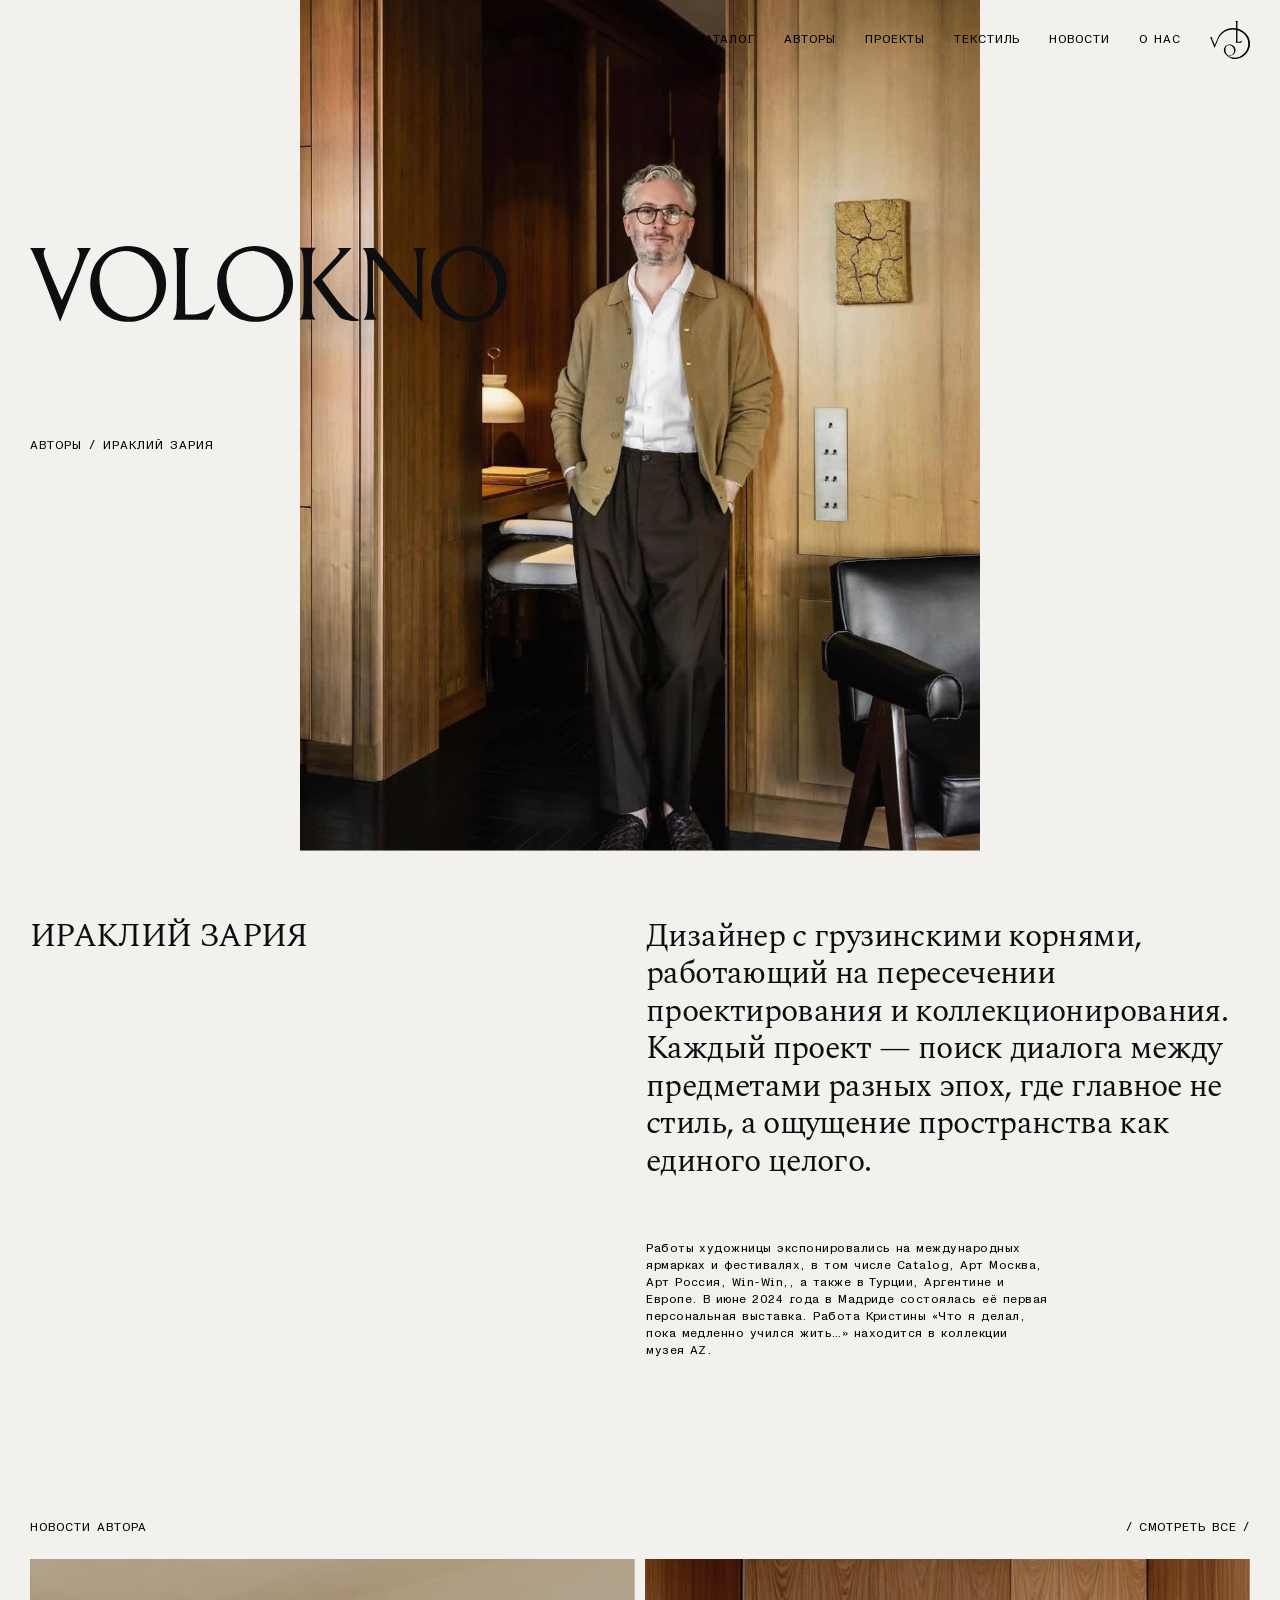
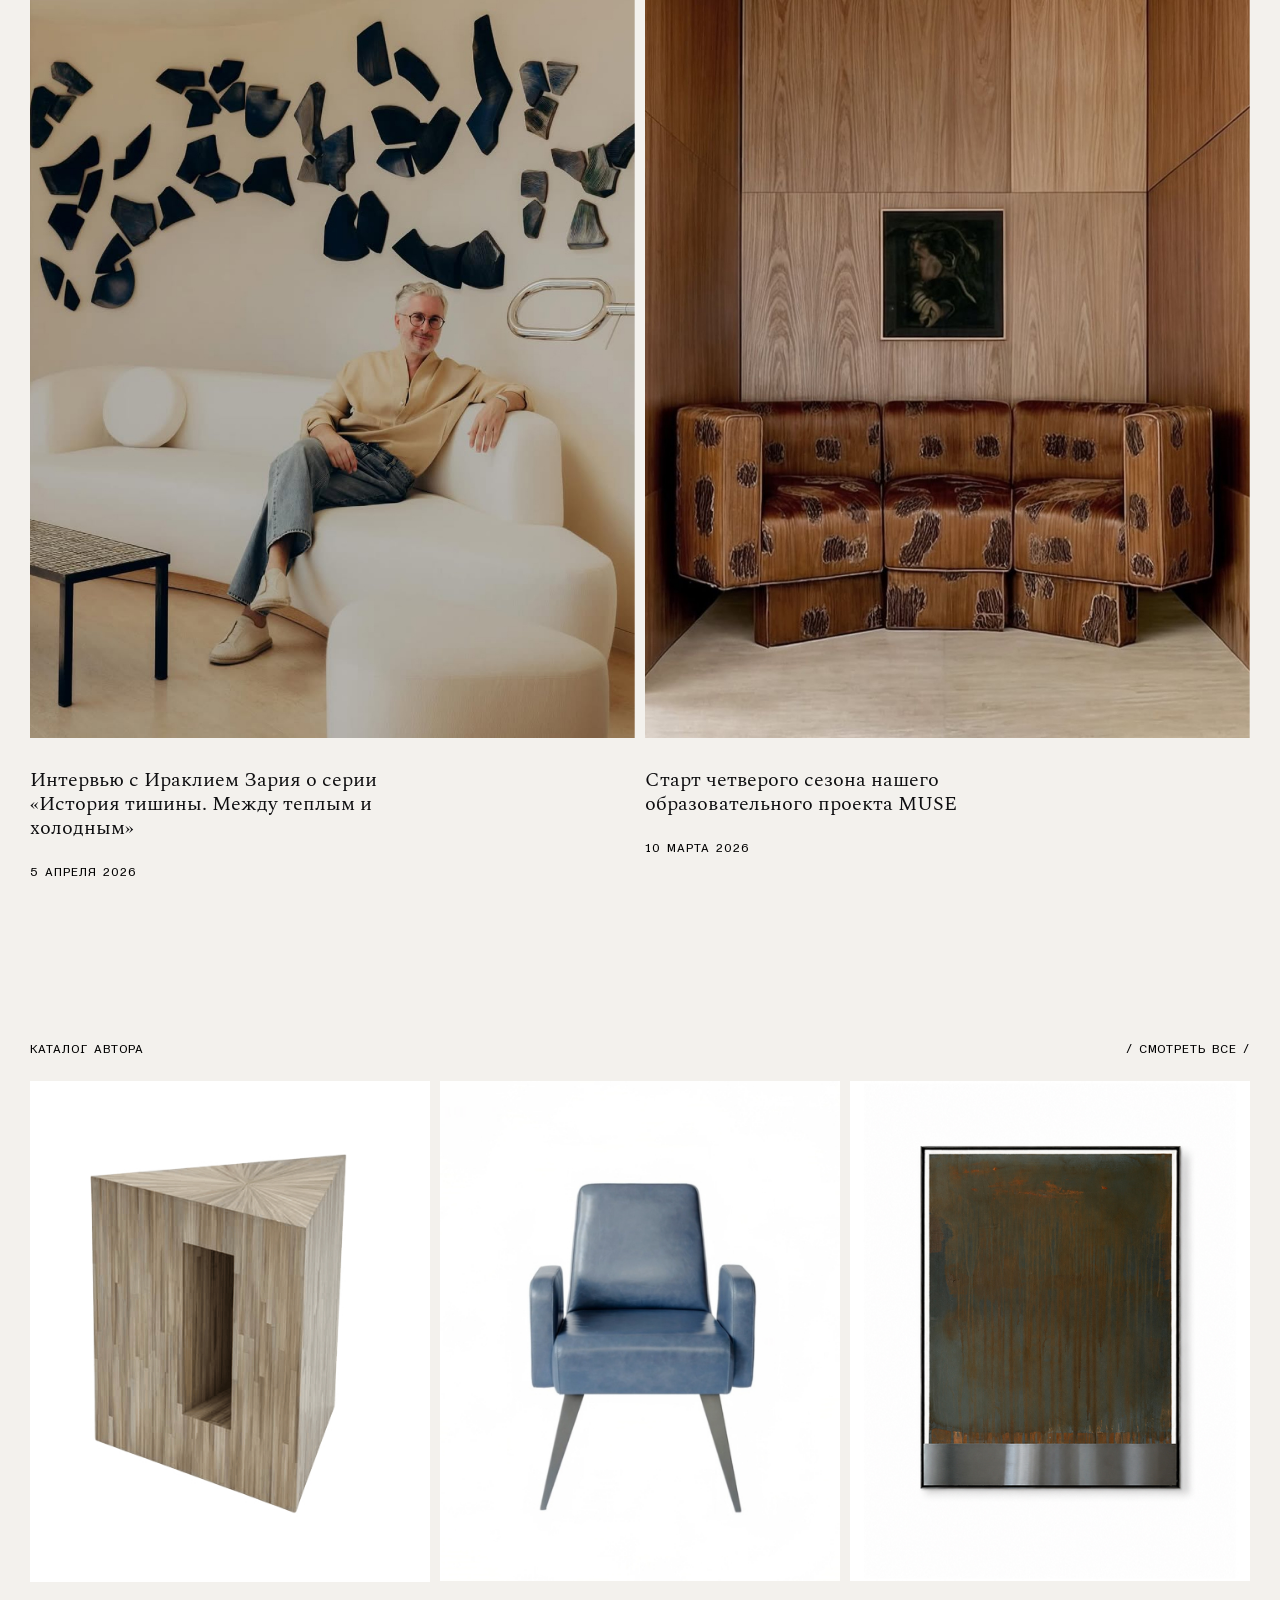
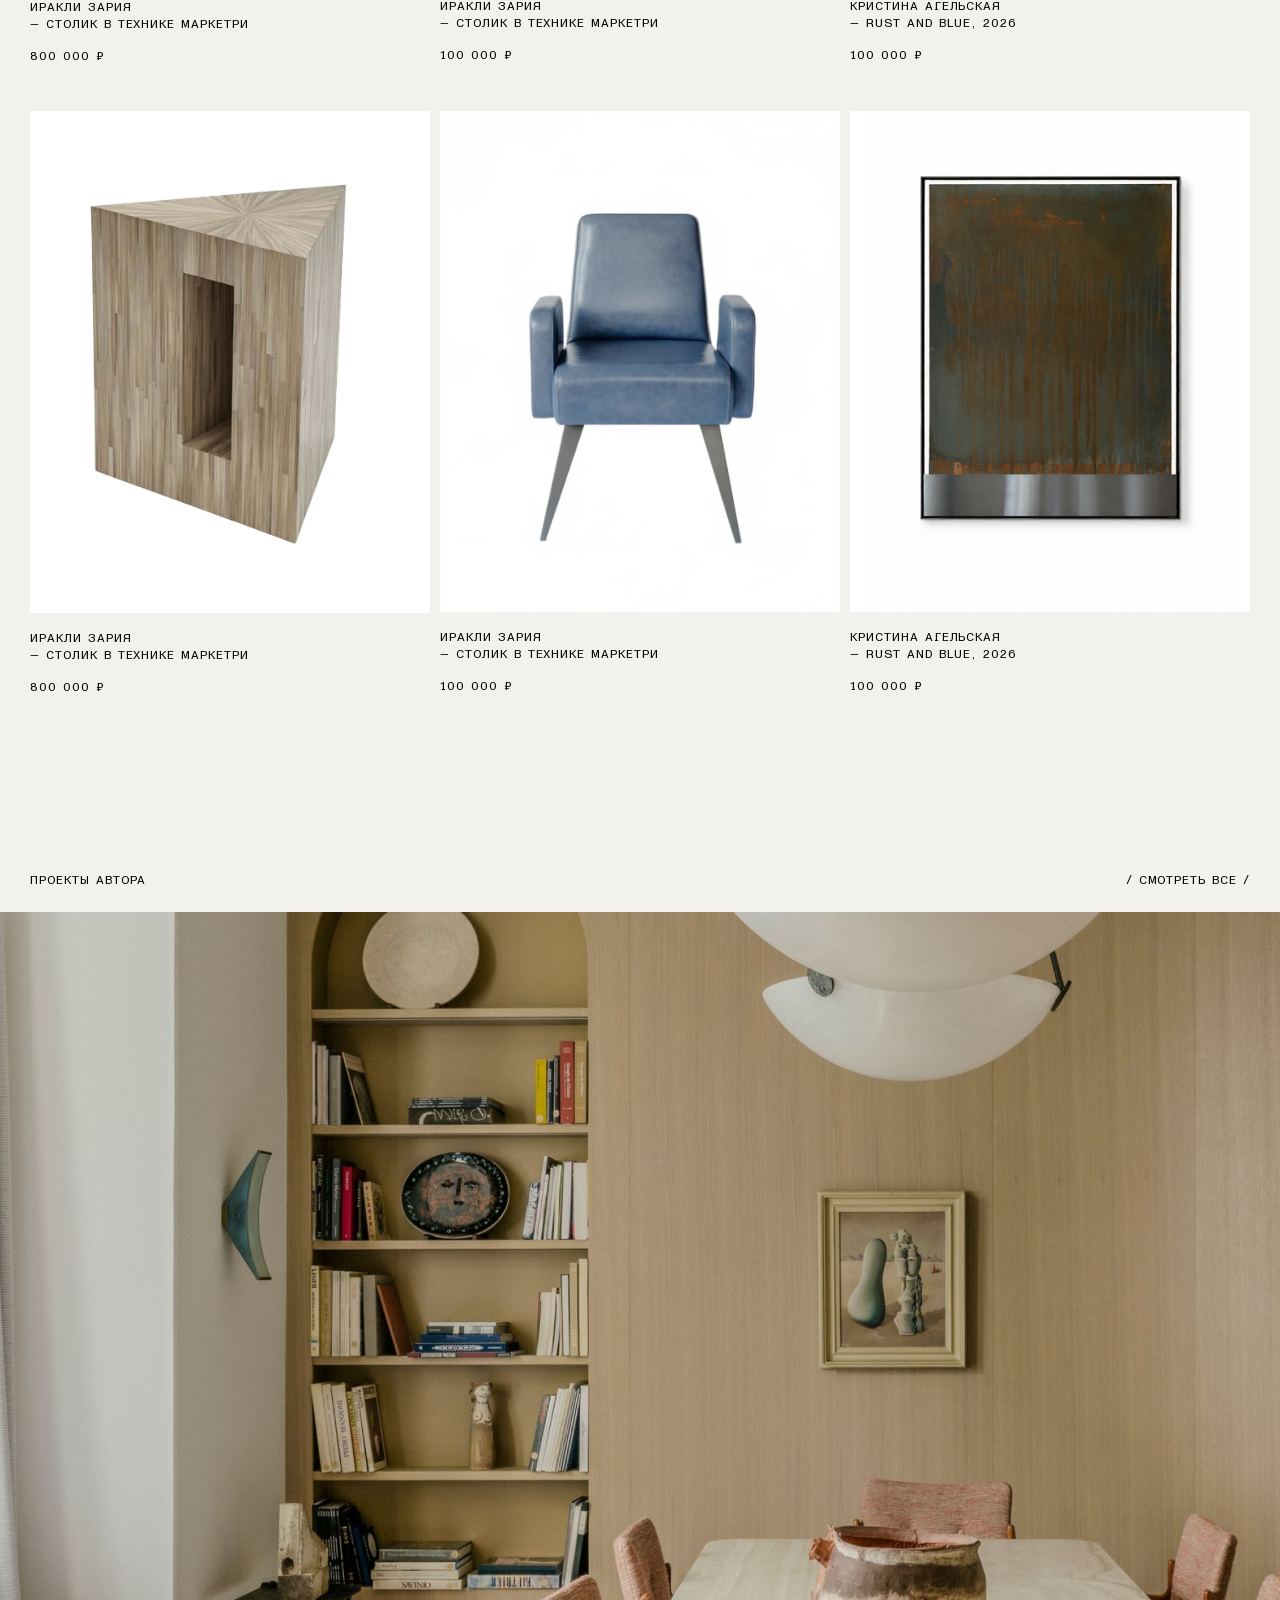
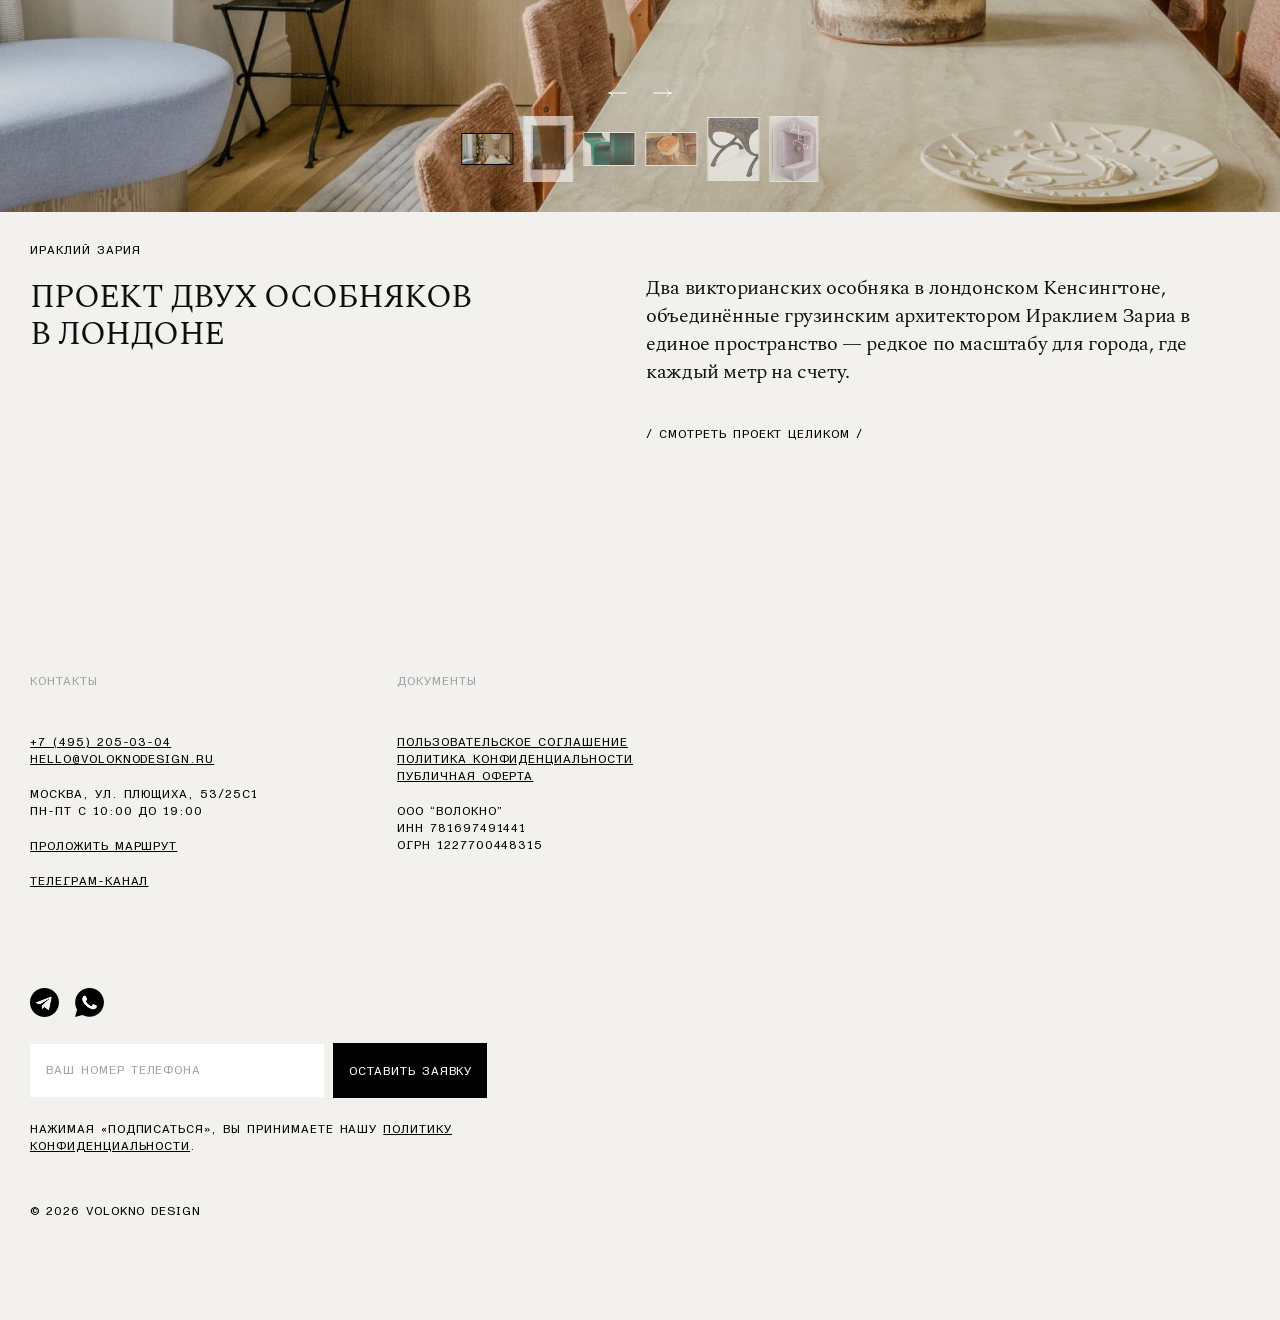
==== commit b9ee1b0a: "2 stage ver.5" ====
--- a/author-1.html
+++ b/author-1.html
@@ -5,11 +5,11 @@
     <meta http-equiv="X-UA-Compatible" content="IE=edge">
     <meta name="viewport" content="width=device-width, initial-scale=1.0">
     <title>Автор #1</title>
-    <link rel="stylesheet" href="css/styles.min.css?ver=1.5">
+    <link rel="stylesheet" href="css/styles.min.css?ver=1.7">
     <script src="js/jquery-3.6.0.min.js" defer></script>
     <script src="js/slick.min.js" defer></script>
     <script src="js/jquery.maskedinput.min.js" defer></script>
-    <script src="js/scripts.js?ver=1.5" defer></script>
+    <script src="js/scripts.js?ver=1.7" defer></script>
 </head>
 <body class="no-logo-mobile">
     <header class="main-header">
@@ -36,14 +36,19 @@
             <div class="main-header__mobile-menu__body">
                 <div class="main-header__mobile-menu__body__items">
                     <ul>
+                        <li><a href="catalog.html">каталог</a></li>
+                        <li><a href="authors.html">авторы</a></li>
+                        <li><a href="projects.html">проекты</a></li>
+                        <li><a href="textile.html">текстиль</a></li>
+                        <li><a href="news.html">новости</a></li>
                         <li><a href="about.html">о нас</a></li>
-                        <li><a href="textile.html">текстиль</a></li>
-                        <li><a href="catalog.html">каталог</a></li>
-                        <li><a href="news.html">новости</a></li>
-                        <li><a href="projects.html">проекты</a></li>
                     </ul>
                 </div>
                 <div class="main-header__mobile-menu__body__contacts">
+                    <ul class="social-icons social-icons--mobmenu">
+                        <li class="social-icons__item social-icons__item--tg"><a href="#" target="_blank"></a></li>
+                        <li class="social-icons__item social-icons__item--phone"><a href="#" target="_blank"></a></li>
+                    </ul>
                     <p>
                         <a href="tel:+74952050304">+7 (495) 205-03-04</a> <br>
                         <a href="mailto:hello@voloknodesign.ru">hello@voloknodesign.ru</a>
@@ -81,43 +86,38 @@
                 </div>
             </div>
         </div>
-        <div class="author-events news-list news-list--featured news-slider">
-            <div class="news-list__item">
-                <div class="news-list__item__type">
-                    <ul class="breadcrumbs-list">
-                        <li>материал</li>
-                        <li>интервью с автором</li>
-                    </ul>
-                </div>
-                <div class="news-list__item__pic">
-                    <a href="#">
-                        <img src="img/author_event_1.jpg" alt="event">
-                    </a>
-                </div>
-                <div class="news-list__item__title">
-                    Интервью с Ираклием Зария о серии «История тишины. Между теплым и холодным»
-                </div>
-                <div class="news-list__item__date">
-                    5 апреля 2026
-                </div>
-            </div>
-            <div class="news-list__item">
-                <div class="news-list__item__type">
-                    <ul class="breadcrumbs-list">
-                        <li>события</li>
-                        <li>образовательная программа</li>
-                    </ul>
-                </div>
-                <div class="news-list__item__pic">
-                    <a href="#">
-                        <img src="img/author_event_2.jpg" alt="event">
-                    </a>
-                </div>
-                <div class="news-list__item__title">
-                    Старт четверого сезона нашего образовательного проекта MUSE
-                </div>
-                <div class="news-list__item__date">
-                    10 марта 2026
+        <div class="author-events volblock volblock--events">
+            <div class="volblock--events__title">
+                <span>новости автора</span>
+                <a class="volblock--events__title__link-desktop link" href="#">смотреть все</a>
+                <a class="volblock--events__title__link-mobile link padded" href="#">новости автора</a>
+            </div>
+            <div class="author-events__list news-list news-list--featured news-slider">
+                <div class="news-list__item">
+                    <div class="news-list__item__pic">
+                        <a href="#">
+                            <img src="img/author_event_1.jpg" alt="event">
+                        </a>
+                    </div>
+                    <div class="news-list__item__title">
+                        Интервью с Ираклием Зария о серии «История тишины. Между теплым и холодным»
+                    </div>
+                    <div class="news-list__item__date">
+                        5 апреля 2026
+                    </div>
+                </div>
+                <div class="news-list__item">
+                    <div class="news-list__item__pic">
+                        <a href="#">
+                            <img src="img/author_event_2.jpg" alt="event">
+                        </a>
+                    </div>
+                    <div class="news-list__item__title">
+                        Старт четверого сезона нашего образовательного проекта MUSE
+                    </div>
+                    <div class="news-list__item__date">
+                        10 марта 2026
+                    </div>
                 </div>
             </div>
         </div>
@@ -277,7 +277,7 @@
                 <div class="main-footer__block__title">
                     Контакты
                 </div>
-                <div class="main-footer__block__body">
+                                <div class="main-footer__block__body">
                     <p>
                         <a href="tel:+74952050304">+7 (495) 205-03-04</a> <br>
                         <a href="mailto:hello@voloknodesign.ru">hello@voloknodesign.ru</a>
@@ -312,13 +312,14 @@
                 </div>
             </div>
             <div class="main-footer__block main-footer__block--newsletter">
-                <div class="main-footer__block__title">
-                    Подписаться на новости
-                </div>
                 <div class="main-footer__block__body">
+                    <ul class="social-icons">
+                        <li class="social-icons__item social-icons__item--tg"><a href="#" target="_blank"></a></li>
+                        <li class="social-icons__item social-icons__item--phone"><a href="#" target="_blank"></a></li>
+                    </ul>
                     <form class="newsletter-form" action="#">
                         <div class="newsletter-form__fields">
-                            <input type="text" name="email" placeholder="ваш e-mail">
+                            <input type="text" name="phone" placeholder="ваш номер телефона">
                             <input type="submit" name="submit" value="оставить заявку">
                         </div>
                         <div class="newsletter-form__consent">
--- a/css/styles.min.css
+++ b/css/styles.min.css
@@ -1 +1 @@
-html,body,div,span,applet,object,iframe,h1,h2,h3,h4,h5,h6,p,blockquote,pre,a,abbr,acronym,address,big,cite,code,del,dfn,em,img,ins,kbd,q,s,samp,small,strike,strong,sub,sup,tt,var,b,u,i,center,dl,dt,dd,ol,ul,li,fieldset,form,label,legend,button,table,caption,tbody,tfoot,thead,tr,th,td,article,aside,canvas,details,embed,figure,figcaption,footer,header,hgroup,menu,nav,output,ruby,section,summary,time,mark,audio,video{box-sizing:border-box;margin:0;padding:0;border:0;font-size:100%;font:inherit;vertical-align:top}strong{font-weight:bold}article,aside,details,figcaption,figure,footer,header,hgroup,menu,nav,section{display:block}body{line-height:1}ol,ul{list-style:none}blockquote,q{quotes:none}blockquote:before,blockquote:after,q:before,q:after{content:"";content:none}table{border-collapse:collapse;border-spacing:0}input[type=text],input[type=email],input[type=tel],input[type=password],input[type=number],textarea{box-sizing:border-box;text-indent:0;background:rgba(0,0,0,0);box-shadow:none;border-radius:0;outline:0}button,input[type=submit]{box-sizing:border-box;border:none;border-radius:0;background:rgba(0,0,0,0);cursor:pointer}img{max-width:100%}@font-face{font-family:"Monument Grotesk";src:url("../fonts/ABCMonumentGroteskCyrillicSemiMono-Regular.eot");src:url("../fonts/ABCMonumentGroteskCyrillicSemiMono-Regular.eot?#iefix") format("embedded-opentype"),url("../fonts/ABCMonumentGroteskCyrillicSemiMono-Regular.woff2") format("woff2"),url("../fonts/ABCMonumentGroteskCyrillicSemiMono-Regular.woff") format("woff"),url("../fonts/ABCMonumentGroteskCyrillicSemiMono-Regular.ttf") format("truetype"),url("../fonts/ABCMonumentGroteskCyrillicSemiMono-Regular.svg#ABCMonumentGroteskCyrillicSemiMono-Regular") format("svg");font-weight:normal;font-style:normal;font-display:swap}@font-face{font-family:"Spectral";src:url("../fonts/Spectral-Regular.eot");src:url("../fonts/Spectral-Regular.eot?#iefix") format("embedded-opentype"),url("../fonts/Spectral-Regular.woff2") format("woff2"),url("../fonts/Spectral-Regular.woff") format("woff"),url("../fonts/Spectral-Regular.ttf") format("truetype"),url("../fonts/Spectral-Regular.svg#Spectral-Regular") format("svg");font-weight:normal;font-style:normal;font-display:swap}@keyframes rotate-y{0%{transform:rotateX(0deg)}100%{transform:rotateX(180deg)}}@keyframes minicart-title{0%{transform:rotate(0deg)}50%{transform:rotate(7.75deg)}100%{transform:rotate(0deg)}}@keyframes minicart-title-mobile{0%{transform:rotate(0deg)}50%{transform:rotate(-8.71deg)}100%{transform:rotate(0deg)}}.slick-slider{position:relative;display:block;box-sizing:border-box;-webkit-touch-callout:none;-webkit-user-select:none;-khtml-user-select:none;-moz-user-select:none;-ms-user-select:none;user-select:none;-ms-touch-action:pan-y;touch-action:pan-y;-webkit-tap-highlight-color:rgba(0,0,0,0)}.slick-list{position:relative;overflow:hidden;display:block;margin:0;padding:0}.slick-list:focus{outline:none}.slick-list.dragging{cursor:pointer}.slick-slider .slick-track,.slick-slider .slick-list{-webkit-transform:translate3d(0, 0, 0);-moz-transform:translate3d(0, 0, 0);-ms-transform:translate3d(0, 0, 0);-o-transform:translate3d(0, 0, 0);transform:translate3d(0, 0, 0)}.slick-track{position:relative;left:0;top:0;display:block;margin-left:auto;margin-right:auto}.slick-track:before,.slick-track:after{content:"";display:table}.slick-track:after{clear:both}.slick-loading .slick-track{visibility:hidden}.slick-slide{float:left;height:100%;min-height:1px}[dir=rtl] .slick-slide{float:right}.slick-slide img{display:block}.slick-slide.slick-loading img{display:none}.slick-slide{display:none}.slick-slide.dragging img{pointer-events:none}.slick-initialized .slick-slide{display:block}.slick-loading .slick-slide{visibility:hidden}.slick-vertical .slick-slide{display:block;height:auto;border:1px solid rgba(0,0,0,0)}.slick-arrow.slick-hidden{display:none}.slider-wrapper{position:relative;width:100%;min-height:900px}@media screen and (max-width: 767px){.slider-wrapper{min-height:645px}}.slider-wrapper.slider-wrapper--inner,.slider-wrapper.slider-wrapper--block{min-height:900px}@media screen and (max-width: 767px){.slider-wrapper.slider-wrapper--inner,.slider-wrapper.slider-wrapper--block{min-height:492px}}.slider-placeholder{display:flex;justify-content:center;align-items:center;width:100%;height:100%;background-color:#f3f1ed}@media screen and (max-width: 767px){.slider-placeholder{position:absolute;top:0;left:0;height:645px}}.slider-placeholder img{margin:0 auto;max-height:900px;width:auto;height:auto}@media screen and (max-width: 767px){.slider-placeholder img{object-fit:cover;max-height:645px;height:645px}}.slider-placeholder img.is-horizontal{object-fit:contain;height:100%}.slider-placeholder img.is-vertical{object-fit:cover}@media screen and (max-width: 767px){.slider-placeholder.slider-placeholder--inner{height:492px}}@media screen and (max-width: 767px){.slider-placeholder.slider-placeholder--inner img{height:492px}}.slider-loading{display:flex !important;flex-direction:row !important;flex-wrap:nowrap !important;overflow:hidden !important}.slider-wrapper:has(.slick-initialized) .slider-placeholder{display:none}.slick-slider{opacity:0;visibility:hidden}.slick-slider:not(.slick-initialized){overflow:hidden;flex-wrap:nowrap;height:900px}@media screen and (max-width: 767px){.slick-slider:not(.slick-initialized){height:645px}}.slick-slider.slick-initialized{opacity:1;visibility:visible;overflow:hidden;height:900px}@media screen and (max-width: 767px){.slick-slider.slick-initialized{height:645px}}.slick-slider.slick-initialized .slick-list,.slick-slider.slick-initialized .slick-track{height:100%}.slick-slider.slick-initialized .slick-slide{position:relative}.slick-slider.slick-initialized .slick-slide img{max-height:900px;width:100%;height:100%;max-width:100%}@media screen and (max-width: 767px){.slick-slider.slick-initialized .slick-slide img{width:100%;max-height:645px;height:645px}}.slick-slider.slick-initialized .slick-slide img.is-horizontal{object-fit:contain}.slick-slider.slick-initialized .slick-slide img.is-vertical{object-fit:contain}@media screen and (max-width: 767px){.slick-slider.slick-initialized .slick-slide img.is-vertical{object-fit:cover}}.slick-slider.inner-slider.slick-initialized{height:900px}@media screen and (max-width: 767px){.slick-slider.inner-slider.slick-initialized{height:492px}}.slick-slider.inner-slider.slick-initialized .slick-slide img{max-height:900px}@media screen and (max-width: 767px){.slick-slider.inner-slider.slick-initialized .slick-slide img{max-height:492px;height:492px}}.slick-arrow{position:absolute;bottom:104px;left:50%;z-index:10;display:block;width:30px;height:30px;padding:0;line-height:30px;border:none;background-color:rgba(0,0,0,0);cursor:pointer}@media screen and (max-width: 767px){.slick-arrow{display:none !important}}.slick-arrow.slick-prev{transform:translateX(calc(-100% - 7.5px));background-image:url("../img/slider_arrow_left.svg")}.slick-arrow.slick-next{transform:translateX(7.5px);background-image:url("../img/slider_arrow_right.svg")}.inner-slider.dark-bg .slick-arrow.slick-prev,.block-slider.dark-bg .slick-arrow.slick-prev{background-image:url("../img/slider_arrow_left_white.svg")}.inner-slider.dark-bg .slick-arrow.slick-next,.block-slider.dark-bg .slick-arrow.slick-next{background-image:url("../img/slider_arrow_right_white.svg")}.slick-dots{position:absolute;left:50%;bottom:30px;z-index:10;display:flex;justify-content:center;align-items:center;gap:10px;transform:translateX(-50%)}@media screen and (max-width: 767px){.slick-dots{gap:7.5px;bottom:15px}}.slick-dots li{border:1px solid #fff;opacity:.6;transition:all ease .3s}.slick-dots li.slick-active{border-color:#000;opacity:1}.slick-dots li:only-child{display:none}.slick-dots li{cursor:pointer}.slick-dots li img{max-height:64px;max-width:50px;height:auto;width:auto}@media screen and (max-width: 767px){.slick-dots li img{max-height:47px;max-width:37px}}.block-slider.slick-slider.slick-initialized{height:900px}@media screen and (max-width: 767px){.block-slider.slick-slider.slick-initialized{height:492px}}.block-slider.slick-slider.slick-initialized .slick-slide img{max-height:900px}@media screen and (max-width: 767px){.block-slider.slick-slider.slick-initialized .slick-slide img{max-height:492px}}.block-slider.slick-slider.slick-initialized .slick-arrow.slick-prev{background-image:url("../img/slider_arrow_left.svg")}.block-slider.slick-slider.slick-initialized .slick-arrow.slick-next{background-image:url("../img/slider_arrow_right.svg")}.authors-slider.slick-slider.slick-initialized{height:auto}.authors-slider.slick-slider .slick-arrow{left:-2px;bottom:0px}.authors-slider.slick-slider .slick-arrow.slick-prev{transform:none}.authors-slider.slick-slider .slick-arrow.slick-next{transform:translateX(45px)}.brands-slider.slick-slider.slick-initialized{height:auto}.brands-slider.slick-slider.slick-initialized .slick-track{display:flex;justify-content:start;align-items:center;gap:37px}.brands-slider.slick-slider.slick-initialized .slick-slide img{object-fit:contain;max-height:70px;height:auto}@media screen and (max-width: 767px){.brands-slider.slick-slider.slick-initialized .slick-slide img{max-width:113px;max-height:52px}}.featured-slider.slick-slider.slick-initialized{height:auto}.featured-slider.slick-slider.slick-initialized .slick-list{padding-right:10px}.featured-slider.slick-slider.slick-initialized .slick-slide{padding:0 10px 0;padding-left:0px}.featured-slider.slick-slider.slick-initialized .slick-slide img{object-fit:inherit;max-height:442px;width:100%;height:auto}.news-slider.slick-slider.slick-initialized{height:auto}.news-slider.slick-slider.slick-initialized .slick-list{padding-right:10px}.news-slider.slick-slider.slick-initialized .slick-slide{padding:0 10px 0;padding-left:0px}.news-slider.slick-slider.slick-initialized .slick-slide img{object-fit:cover;max-height:442px;width:100%;height:442px}.featured-slider.slick-slider,.news-slider.slick-slider,.featured-slider.slick-slider .slick-list,.news-slider.slick-slider .slick-list,.featured-slider.slick-slider .slick-track,.news-slider.slick-slider .slick-track,.featured-slider.slick-slider .slick-slide,.news-slider.slick-slider .slick-slide{-webkit-backface-visibility:hidden;backface-visibility:hidden;-webkit-perspective:1000px;perspective:1000px;-webkit-transform:translate3d(0, 0, 0);transform:translate3d(0, 0, 0)}html{height:calc(var(--vh, 1vh)*100)}body{position:relative;height:100%;min-width:300px;font-family:"Spectral",Garamond,serif;font-weight:normal;font-size:20px;color:#0e0e10;line-height:120%;background-color:#f3f1ed;-webkit-font-smoothing:antialiased;-moz-osx-font-smoothing:grayscale;text-rendering:optimizeLegibility}body.body-fixed{overflow:hidden;width:100%;height:100%}main,footer{clear:both}main{min-height:850px;margin-bottom:200px}@media screen and (max-width: 767px){main{margin-bottom:100px}}h1,h2,h3{font-size:32px;line-height:117%;letter-spacing:-0.02em}@media screen and (max-width: 767px){h1,h2,h3{font-size:20px;line-height:120%}}a{color:inherit;text-decoration:underline;transition:all ease .3s}a:hover{text-decoration:none}a:active{text-decoration:none;opacity:.5}.link{font-family:"Monument Grotesk",Arial,sans-serif;font-weight:normal;font-size:12px;color:#000;line-height:142%;letter-spacing:.08em;text-transform:uppercase}@media screen and (max-width: 767px){.link{font-size:10px;letter-spacing:.1em}}.link{text-decoration:none;transition:all ease .3s}.link:before{content:"/ ";transition:all ease .3s}.link:after{content:" /";transition:all ease .3s}.link:hover:before,.link:hover:after{opacity:0}.link:active{opacity:.5}.link:active:before,.link:active:after{opacity:0}.link.padded{display:inline-block;padding:5px 5px}@media screen and (max-width: 767px){.link.padded{padding:6px 5px}}.link.padded-desktop{display:inline-block}@media screen and (min-width: 768px){.link.padded-desktop{padding:5px 5px}}.link.padded-mobile{display:inline-block}@media screen and (max-width: 767px){.link.padded-mobile{padding:6px 5px}}input[type=text],input[type=email],input[type=tel],input[type=password],input[type=number]{height:53px;padding:0 15px;color:#0e0e10;line-height:53px;border:1px solid rgba(0,0,0,0);background-color:#fff;transition:all ease .3s}@media screen and (max-width: 767px){input[type=text],input[type=email],input[type=tel],input[type=password],input[type=number]{height:50px;line-height:50px}}input[type=text]::placeholder,input[type=text]::-webkit-input-placeholder,input[type=email]::placeholder,input[type=email]::-webkit-input-placeholder,input[type=tel]::placeholder,input[type=tel]::-webkit-input-placeholder,input[type=password]::placeholder,input[type=password]::-webkit-input-placeholder,input[type=number]::placeholder,input[type=number]::-webkit-input-placeholder{color:#a0a2a9;opacity:1}input[type=text]:focus,input[type=email]:focus,input[type=tel]:focus,input[type=password]:focus,input[type=number]:focus{border-color:#0e0e10}input[type=text].error,input[type=email].error,input[type=tel].error,input[type=password].error,input[type=number].error{color:#a63838;border-color:#a63838}input,select,textarea,button,.button{font-family:"Monument Grotesk",Arial,sans-serif;font-weight:normal;font-size:12px;color:#000;line-height:142%;letter-spacing:.08em;text-transform:uppercase}@media screen and (max-width: 767px){input,select,textarea,button,.button{font-size:10px;letter-spacing:.1em}}input,select,textarea,button,.button{outline:none}textarea{height:auto;resize:none}input[type=checkbox],input[type=radio],label{margin:0;cursor:pointer}input[type=checkbox]{display:none}input[type=checkbox]+i{display:block;width:14px;height:14px;margin-right:10px;cursor:pointer;background-repeat:no-repeat;background-position:center center;background-size:auto;background-image:url("../img/checkbox_empty.svg")}input[type=checkbox]:checked+i{background-image:url("../img/checkbox_full.svg")}input[type=submit],button,.button{display:inline-block;height:55px;padding:0 30px;line-height:55px;color:#fff;border:1px solid rgba(0,0,0,0);background-color:#000;cursor:pointer;transition:all ease .3s}@media screen and (max-width: 767px){input[type=submit],button,.button{height:50px;line-height:50px}}input[type=submit]:hover,button:hover,.button:hover{background-color:#1e1d1f}input[type=submit]:active,button:active,.button:active{background-color:#2c2b2e}input[type=submit].button--white,button.button--white,.button.button--white{color:#000;background-color:#fff}input[type=submit].button--white:hover,button.button--white:hover,.button.button--white:hover{background-color:#ebeae8}input[type=submit].button--white:active,button.button--white:active,.button.button--white:active{background-color:#dbd9d6}input[type=submit].button--transparent,button.button--transparent,.button.button--transparent{color:#0e0e10;background-color:rgba(0,0,0,0)}input[type=submit].button--transparent:hover,button.button--transparent:hover,.button.button--transparent:hover{background-color:rgba(14,14,16,.06)}input[type=submit].button--transparent:active,button.button--transparent:active,.button.button--transparent:active{background-color:rgba(14,14,16,.12)}input[type=submit].button--bordered,button.button--bordered,.button.button--bordered{border-color:#000}input::-webkit-outer-spin-button,input::-webkit-inner-spin-button{-webkit-appearance:none}label[for]{display:block;margin-bottom:7px;color:#0e0e10;letter-spacing:.05em;opacity:.6}label[for]+input,label[for]+select,label[for]+textarea{width:100%;margin-bottom:30px}@media screen and (max-width: 767px){.hidden-mobile{display:none !important}}.hidden-desktop{display:none !important}@media screen and (max-width: 767px){.hidden-desktop{display:inherit !important}}.hidden{display:none !important}.invisible{opacity:0;visibility:hidden}.highlighted{color:#e9b910}.loading{position:relative}.loading:after{content:"";display:block;position:absolute;top:0;left:0;width:100%;height:100%;z-index:1000;background:hsla(0,0%,100%,.7)}.main-header{position:absolute;top:0;left:0;z-index:100;width:100%;padding:21px 30px 0}.main-header .main-header__logo{position:absolute;top:246px;left:30px;display:block;width:477px;height:76px;background-repeat:no-repeat;background-position:center center;background-size:contain;background-image:url("../img/logo_black.svg")}@media screen and (max-width: 767px){.main-header .main-header__logo{top:265px;left:20px;width:250px;height:40px}}.main-header .main-header__menu{position:relative;font-family:"Monument Grotesk",Arial,sans-serif;font-weight:normal;font-size:12px;color:#000;line-height:142%;letter-spacing:.08em;text-transform:uppercase}@media screen and (max-width: 767px){.main-header .main-header__menu{font-size:10px;letter-spacing:.1em}}@media screen and (max-width: 767px){.main-header .main-header__menu{display:none}}.main-header .main-header__menu ul{display:flex;justify-content:end;align-items:end;gap:29px;padding:10px 69px 0 0}.main-header .main-header__menu ul li a{text-decoration:none;border-bottom:1px solid rgba(0,0,0,0)}.main-header .main-header__menu ul li a:hover{border-color:#000}.main-header .main-header__menu .main-header__menu__symbol{position:absolute;top:0;right:0;display:block;width:40px;height:38px;background-repeat:no-repeat;background-position:center center;background-size:auto;background-image:url("../img/symbol_black.svg")}.main-header .main-header__mobile-header{position:absolute;top:59px;left:10px;display:flex;justify-content:space-between;align-items:center;width:calc(100% - 20px);padding:8px 10px;transition:all ease .3s}@media screen and (min-width: 768px){.main-header .main-header__mobile-header{display:none}}.main-header .main-header__mobile-header .main-header__mobile-header__symbol{width:34px;height:32px;background-repeat:no-repeat;background-position:center center;background-size:auto;background-image:url("../img/symbol_mob_black.svg")}.main-header .main-header__mobile-header .main-header__mobile-header__burger{width:38px;height:38px;background-repeat:no-repeat;background-position:center center;background-size:auto;background-image:url("../img/mobmenu_black.svg");cursor:pointer}.main-header .main-header__mobile-menu{position:fixed;top:0;left:0;width:100%;height:100%;background:#fff;z-index:300;opacity:0;visibility:hidden;transform:translateY(20px);transition:opacity .3s ease,visibility .3s ease,transform .3s ease}.main-header .main-header__mobile-menu.is-open{opacity:1;visibility:visible;transform:translateY(0)}@media screen and (min-width: 768px){.main-header .main-header__mobile-menu{display:none}}.main-header .main-header__mobile-menu .main-header__mobile-menu__header{position:relative;display:flex;justify-content:space-between;align-items:center;padding:5px 12px 5px 10px}.main-header .main-header__mobile-menu .main-header__mobile-menu__header .main-header__mobile-menu__header__symbol{width:34px;height:32px;background-repeat:no-repeat;background-position:center center;background-size:auto;background-image:url("../img/symbol_mob_black.svg")}.main-header .main-header__mobile-menu .main-header__mobile-menu__header .main-header__mobile-menu__header__close{width:38px;height:38px;background-repeat:no-repeat;background-position:center center;background-size:auto;background-image:url("../img/mobmenu_close.svg");cursor:pointer}.main-header .main-header__mobile-menu .main-header__mobile-menu__body{display:flex;justify-content:space-between;align-items:center;flex-direction:column;height:calc(100% - 48px);gap:50px;font-family:"Monument Grotesk",Arial,sans-serif;font-weight:normal;font-size:12px;color:#000;line-height:142%;letter-spacing:.08em;text-transform:uppercase}@media screen and (max-width: 767px){.main-header .main-header__mobile-menu .main-header__mobile-menu__body{font-size:10px;letter-spacing:.1em}}@media screen and (max-width: 767px){.main-header .main-header__mobile-menu .main-header__mobile-menu__body{font-size:12px;letter-spacing:.08em}}.main-header .main-header__mobile-menu .main-header__mobile-menu__body .main-header__mobile-menu__body__items{margin-top:42px;text-align:center}.main-header .main-header__mobile-menu .main-header__mobile-menu__body .main-header__mobile-menu__body__items ul li{margin-bottom:10px}.main-header .main-header__mobile-menu .main-header__mobile-menu__body .main-header__mobile-menu__body__items ul li a{text-decoration:none}.main-header .main-header__mobile-menu .main-header__mobile-menu__body .main-header__mobile-menu__body__contacts{max-width:210px;margin-bottom:24px;text-align:center}.main-header .main-header__mobile-menu .main-header__mobile-menu__body .main-header__mobile-menu__body__contacts p{margin-bottom:1.4em}.main-header .main-header__mobile-menu .main-header__mobile-menu__body .main-header__mobile-menu__body__contacts p:last-child{margin-bottom:0}.main-footer{padding:0 30px 100px;font-family:"Monument Grotesk",Arial,sans-serif;font-weight:normal;font-size:12px;color:#000;line-height:142%;letter-spacing:.08em;text-transform:uppercase}@media screen and (max-width: 767px){.main-footer{font-size:10px;letter-spacing:.1em}}@media screen and (max-width: 767px){.main-footer{position:relative;padding:32px 20px 30px;color:#fff;background-color:#000}.main-footer:after{content:"";position:absolute;top:225px;right:47px;width:130px;height:258px;background-repeat:no-repeat;background-position:center center;background-size:auto;background-image:url("../img/symbol_footer.svg")}}.main-footer .main-footer__blocks{display:flex;justify-content:start;align-items:start;flex-wrap:wrap;gap:78px 137px;max-width:620px;margin-bottom:48px}@media screen and (max-width: 767px){.main-footer .main-footer__blocks{gap:50px 0;max-width:100%}}.main-footer .main-footer__block.main-footer__block--contacts{width:230px}@media screen and (max-width: 767px){.main-footer .main-footer__block.main-footer__block--contacts{order:2;width:100%;font-size:12px;line-height:140%}}.main-footer .main-footer__block.main-footer__block--documents{width:250px}@media screen and (max-width: 767px){.main-footer .main-footer__block.main-footer__block--documents{order:3;width:100%;font-size:12px;line-height:140%}.main-footer .main-footer__block.main-footer__block--documents .main-footer__block__title{display:none}}.main-footer .main-footer__block.main-footer__block--newsletter{width:100%}@media screen and (max-width: 767px){.main-footer .main-footer__block.main-footer__block--newsletter{order:1;width:100%;margin-bottom:134px}}.main-footer .main-footer__block.main-footer__block--newsletter .main-footer__block__title{margin-bottom:32px}@media screen and (max-width: 767px){.main-footer .main-footer__block.main-footer__block--newsletter .main-footer__block__title{margin-bottom:18px}}.main-footer .main-footer__block .main-footer__block__title{margin-bottom:44px;color:#a0a2a9}@media screen and (max-width: 767px){.main-footer .main-footer__block .main-footer__block__title{margin-bottom:20px;color:#fff}}.main-footer .main-footer__block .main-footer__block__body p{margin-bottom:1.5em}.main-footer .main-footer__block .main-footer__block__body p:last-of-type{margin-bottom:0}body.top-spaced main{padding-top:430px}@media screen and (max-width: 767px){body.top-spaced main{padding-top:323px}}@media screen and (max-width: 767px){body.dark-bg .main-header .main-header__logo{background-image:url("../img/logo_white.svg")}body.dark-bg .main-header .main-header__mobile-header .main-header__mobile-header__symbol{background-image:url("../img/symbol_mob_white.svg")}body.dark-bg .main-header .main-header__mobile-header .main-header__mobile-header__burger{background-image:url("../img/mobmenu_white.svg")}body.dark-bg .main-slider .main-slider__slide .main-slider__slide__desc{color:#fff}body.dark-bg .main-slider .main-slider__slide .main-slider__slide__desc a{color:#fff}}@media screen and (max-width: 767px){body.header-fixed .main-header__mobile-header,body.header-fixed.dark-bg .main-header__mobile-header{position:fixed;background:#fff}body.header-fixed .main-header__mobile-header .main-header__mobile-header__symbol,body.header-fixed.dark-bg .main-header__mobile-header .main-header__mobile-header__symbol{background-image:url("../img/symbol_mob_black.svg")}body.header-fixed .main-header__mobile-header .main-header__mobile-header__burger,body.header-fixed.dark-bg .main-header__mobile-header .main-header__mobile-header__burger{background-image:url("../img/mobmenu_black.svg")}}@media screen and (max-width: 767px){body.no-logo-mobile .main-header .main-header__logo{display:none}}.volblock--text-center{padding:100px 100px 106px}@media screen and (max-width: 1099px){.volblock--text-center{padding-left:30px;padding-right:30px}}@media screen and (max-width: 767px){.volblock--text-center{padding:60px 20px}}.volblock--text-center .volblock--text-center__main{max-width:947px;margin:0 auto;font-size:32px;line-height:117%;letter-spacing:-0.02em}@media screen and (max-width: 767px){.volblock--text-center .volblock--text-center__main{font-size:20px;line-height:120%}}.volblock--text-center .volblock--text-center__main{text-align:center}.volblock--text-center .volblock--text-center__link{display:flex;justify-content:center;align-items:center;margin:64px 0 0}@media screen and (max-width: 767px){.volblock--text-center .volblock--text-center__link{margin-top:30px}}.volblock--text-center.volblock--text-center-margin{padding:0;margin:120px 0 100px}@media screen and (max-width: 1099px){.volblock--text-center.volblock--text-center-margin{padding-left:30px;padding-right:30px}}@media screen and (max-width: 767px){.volblock--text-center.volblock--text-center-margin{padding:0;margin:30px 20px}}.volblock--text-medium{margin-bottom:32px;font-size:32px;line-height:117%;letter-spacing:-0.02em}@media screen and (max-width: 767px){.volblock--text-medium{font-size:20px;line-height:120%}}.volblock--text-small{max-width:480px;margin-bottom:32px;font-family:"Monument Grotesk",Arial,sans-serif;font-weight:normal;font-size:12px;color:#000;line-height:142%;letter-spacing:.08em;text-transform:uppercase}@media screen and (max-width: 767px){.volblock--text-small{font-size:10px;letter-spacing:.1em}}.volblock--text-small{letter-spacing:.04em;text-transform:none}.volblock--text-small p{margin-bottom:1.5em}.volblock--text-small p:last-child{margin-bottom:0}.volblock--text-spaced{display:flex;justify-content:space-between;align-items:start;padding:60px 30px 60px}@media screen and (max-width: 767px){.volblock--text-spaced{display:block;padding:30px 20px}}.volblock--text-spaced .volblock--text-spaced__title{width:50.5%;padding-right:20px;font-size:32px;line-height:117%;letter-spacing:-0.02em}@media screen and (max-width: 767px){.volblock--text-spaced .volblock--text-spaced__title{font-size:20px;line-height:120%}}.volblock--text-spaced .volblock--text-spaced__title{text-transform:uppercase}@media screen and (max-width: 767px){.volblock--text-spaced .volblock--text-spaced__title{width:100%;padding-right:0;margin-bottom:20px}}.volblock--text-spaced .volblock--text-spaced__title i{display:block;font-family:"Monument Grotesk",Arial,sans-serif;font-weight:normal;font-size:12px;color:#000;line-height:142%;letter-spacing:.08em;text-transform:uppercase}@media screen and (max-width: 767px){.volblock--text-spaced .volblock--text-spaced__title i{font-size:10px;letter-spacing:.1em}}.volblock--text-spaced .volblock--text-spaced__title i{margin-bottom:20px;font-style:normal}@media screen and (max-width: 767px){.volblock--text-spaced .volblock--text-spaced__title i{margin-bottom:20px}}.volblock--text-spaced .volblock--text-spaced__title span{display:block;max-width:465px}@media screen and (max-width: 767px){.volblock--text-spaced .volblock--text-spaced__title span{max-width:100%}}.volblock--text-spaced .volblock--text-spaced__main{width:49.5%}@media screen and (max-width: 767px){.volblock--text-spaced .volblock--text-spaced__main{width:100%}}.volblock--text-spaced .volblock--text-spaced__main p{font-size:32px;line-height:117%;letter-spacing:-0.02em}@media screen and (max-width: 767px){.volblock--text-spaced .volblock--text-spaced__main p{font-size:20px;line-height:120%}}.volblock--text-spaced .volblock--text-spaced__main.volblock--text-spaced__main-md p{max-width:597px;font-size:20px;line-height:120%;letter-spacing:0em;line-height:140%;letter-spacing:-0.02em}@media screen and (max-width: 767px){.volblock--text-spaced .volblock--text-spaced__main.volblock--text-spaced__main-md p{max-width:100%;line-height:120%}}.volblock--text-spaced .volblock--text-spaced__main .volblock--text-spaced__main__sm{width:66.6%;margin:60px 0 100px}@media screen and (max-width: 767px){.volblock--text-spaced .volblock--text-spaced__main .volblock--text-spaced__main__sm{width:100%;margin:20px 0 0}}.volblock--text-spaced .volblock--text-spaced__main .volblock--text-spaced__main__sm p{font-family:"Monument Grotesk",Arial,sans-serif;font-weight:normal;font-size:12px;color:#000;line-height:142%;letter-spacing:.08em;text-transform:uppercase}@media screen and (max-width: 767px){.volblock--text-spaced .volblock--text-spaced__main .volblock--text-spaced__main__sm p{font-size:10px;letter-spacing:.1em}}.volblock--text-spaced .volblock--text-spaced__main .volblock--text-spaced__main__sm p{text-transform:none;letter-spacing:.04em}@media screen and (max-width: 767px){.volblock--text-spaced .volblock--text-spaced__main .volblock--text-spaced__main__sm p{letter-spacing:.06em}}.volblock--text-spaced .volblock--text-spaced__main__link{display:flex;justify-content:start;align-items:center;margin-top:40px;letter-spacing:.08em}@media screen and (max-width: 767px){.volblock--text-spaced .volblock--text-spaced__main__link{margin-top:21px}}@media screen and (max-width: 767px){.volblock--text-spaced.volblock--text-spaced-padded{padding:60px 20px 30px}}.volblock--text-spaced.volblock--text-spaced-with-sub .volblock--text-spaced__main{padding-top:32px}@media screen and (max-width: 767px){.volblock--text-spaced.volblock--text-spaced-with-sub .volblock--text-spaced__main{padding-top:0}}@media screen and (max-width: 767px){.volblock--text-spaced.volblock--text-spaced-author-desc{padding:15px 20px 30px}}.volblock--text-spaced.volblock--text-spaced-pagetitle{padding:0;margin:30px 30px 162px}@media screen and (max-width: 767px){.volblock--text-spaced.volblock--text-spaced-pagetitle{margin:30px 20px 20px}}.volblock--text-spaced.volblock--text-spaced-pagetitle-lg{display:block}.volblock--text-spaced.volblock--text-spaced-pagetitle-lg .volblock--text-spaced__title{width:58%}@media screen and (max-width: 767px){.volblock--text-spaced.volblock--text-spaced-pagetitle-lg .volblock--text-spaced__title{width:100%}}.volblock--text-spaced.volblock--text-spaced-pagetitle-lg .volblock--text-spaced__title span{max-width:100%}.volblock--text-standart{max-width:47.5%;margin:30px 30px 162px}@media screen and (max-width: 767px){.volblock--text-standart{max-width:100%;margin:30px 20px 20px}}.volblock--text-standart p{margin-bottom:1.4em;line-height:140%;letter-spacing:-0.02em}@media screen and (max-width: 767px){.volblock--text-standart p{line-height:120%;margin-bottom:1.3em}}.volblock--text-standart p:last-child{margin-bottom:0}@media screen and (max-width: 767px){.volblock--text-standart p:last-child{margin-bottom:0}}.volblock--text-standart p i,.volblock--text-standart p em{display:inline-block;margin-right:54px;font-family:"Monument Grotesk",Arial,sans-serif;font-weight:normal;font-size:12px;color:#000;line-height:142%;letter-spacing:.08em;text-transform:uppercase}@media screen and (max-width: 767px){.volblock--text-standart p i,.volblock--text-standart p em{font-size:10px;letter-spacing:.1em}}.volblock--text-standart p i,.volblock--text-standart p em{transform:translateY(5px)}@media screen and (max-width: 767px){.volblock--text-standart p i,.volblock--text-standart p em{margin-right:19px;font-size:12px;letter-spacing:.08em;transform:translateY(5px)}}.volblock--horiz-items{font-family:"Monument Grotesk",Arial,sans-serif;font-weight:normal;font-size:12px;color:#000;line-height:142%;letter-spacing:.08em;text-transform:uppercase}@media screen and (max-width: 767px){.volblock--horiz-items{font-size:10px;letter-spacing:.1em}}.volblock--horiz-items .volblock--horiz-items__title{margin-bottom:20px}@media screen and (max-width: 767px){.volblock--horiz-items .volblock--horiz-items__title{margin-bottom:20px}}.volblock--horiz-items .volblock--horiz-items__list{display:flex;justify-content:start;align-items:start;gap:11px}@media screen and (max-width: 767px){.volblock--horiz-items .volblock--horiz-items__list{overflow-x:auto;-webkit-overflow-scrolling:touch;scrollbar-width:none;-ms-overflow-style:none}.volblock--horiz-items .volblock--horiz-items__list::-webkit-scrollbar{display:none;width:0 !important;height:0 !important}}.volblock--horiz-items .volblock--horiz-items__list .volblock--horiz-items__list__item{display:flex;justify-content:start;align-items:start;align-items:stretch;gap:10px}.volblock--horiz-items .volblock--horiz-items__list .volblock--horiz-items__list__item__pic{width:112px}.volblock--horiz-items .volblock--horiz-items__list .volblock--horiz-items__list__item__pic img{width:100%;height:auto}.volblock--horiz-items .volblock--horiz-items__list .volblock--horiz-items__list__item__info{position:relative;width:232px}@media screen and (max-width: 767px){.volblock--horiz-items .volblock--horiz-items__list .volblock--horiz-items__list__item__info{width:190px}}.volblock--horiz-items .volblock--horiz-items__list .volblock--horiz-items__list__item__info__title{margin-bottom:10px}.volblock--horiz-items .volblock--horiz-items__list .volblock--horiz-items__list__item__info__desc{max-width:224px;letter-spacing:.04em;text-transform:none}@media screen and (max-width: 767px){.volblock--horiz-items .volblock--horiz-items__list .volblock--horiz-items__list__item__info__desc{max-width:180px}}.volblock--horiz-items .volblock--horiz-items__list .volblock--horiz-items__list__item__info__link{position:absolute;left:0;bottom:0}.volblock--horiz-items.volblock--horiz-items-sm .volblock--horiz-items__list .volblock--horiz-items__list__item .volblock--horiz-items__list__item__info{width:112px}.volblock--preview{width:490px;max-width:490px;margin:0 30px 100px}@media screen and (max-width: 1099px){.volblock--preview{width:30%;min-height:auto}}@media screen and (max-width: 767px){.volblock--preview{width:100%;margin:0 0 30px;padding:10px 10px 60px 20px}}@media screen and (max-width: 767px){.volblock--preview p{letter-spacing:-0.02em;line-height:120%}}.volblock--preview span{display:inline-block;margin-right:12px;font-family:"Monument Grotesk",Arial,sans-serif;font-weight:normal;font-size:12px;color:#000;line-height:142%;letter-spacing:.08em;text-transform:uppercase}@media screen and (max-width: 767px){.volblock--preview span{font-size:10px;letter-spacing:.1em}}.volblock--preview span{transform:translateY(5px)}@media screen and (max-width: 767px){.volblock--preview span{margin-right:12px;font-size:12px;letter-spacing:.08em;transform:translateY(5px)}}@media screen and (max-width: 767px){.volblock--preview.volblock--preview-no-margin{margin-bottom:0}}.volblock--image-promo{position:relative;display:flex;justify-content:center;align-items:center;height:851px;margin-bottom:7px}@media screen and (max-width: 767px){.volblock--image-promo{display:block;height:auto}}.volblock--image-promo img{max-height:100%;width:auto}@media screen and (max-width: 767px){.volblock--image-promo img{height:645px;object-fit:cover}}.volblock--image-promo .breadcrumbs-list{position:absolute;top:auto;bottom:auto;left:30px;transform:translateY(20px)}@media screen and (max-width: 767px){.volblock--image-promo .breadcrumbs-list{position:static;margin:30px 20px 0;transform:none}}.volblock--image-promo.volblock--image-promo-project{margin-bottom:0}.volblock--image-with-caption{margin:0 30px 160px}@media screen and (max-width: 767px){.volblock--image-with-caption{margin:0 0 30px}}.volblock--image-with-caption .volblock--image-with-caption__pic{margin-bottom:24px}.volblock--image-with-caption .volblock--image-with-caption__pic>img{width:100%;height:auto}.volblock--image-with-caption .volblock--image-with-caption__text{max-width:470px;font-family:"Monument Grotesk",Arial,sans-serif;font-weight:normal;font-size:12px;color:#000;line-height:142%;letter-spacing:.08em;text-transform:uppercase}@media screen and (max-width: 767px){.volblock--image-with-caption .volblock--image-with-caption__text{font-size:10px;letter-spacing:.1em}}.volblock--image-with-caption .volblock--image-with-caption__text{text-transform:none;letter-spacing:.04em}@media screen and (max-width: 767px){.volblock--image-with-caption .volblock--image-with-caption__text{max-width:calc(100% - 40px);margin:0 20px 0}}.volblock--image-with-caption.volblock--image-with-caption-complex>*{margin-left:0;margin-right:0}@media screen and (max-width: 767px){.volblock--image-with-caption.volblock--image-with-caption-complex .volblock--image-with-caption__text{margin-left:20px;margin-right:20px}}.volblock--products .volblock--products__title{display:flex;justify-content:space-between;align-items:center;padding:0 30px 23px;font-family:"Monument Grotesk",Arial,sans-serif;font-weight:normal;font-size:12px;color:#000;line-height:142%;letter-spacing:.08em;text-transform:uppercase}@media screen and (max-width: 767px){.volblock--products .volblock--products__title{font-size:10px;letter-spacing:.1em}}@media screen and (max-width: 767px){.volblock--products .volblock--products__title{padding:20px 20px 23px}}@media screen and (max-width: 767px){.volblock--products .volblock--products__title span,.volblock--products .volblock--products__title .volblock--products__title__link-desktop{display:none}}@media screen and (min-width: 768px){.volblock--products .volblock--products__title .volblock--products__title__link-mobile{display:none}}.volblock--projects .volblock--projects__title{display:flex;justify-content:space-between;align-items:center;padding:0 30px 23px;font-family:"Monument Grotesk",Arial,sans-serif;font-weight:normal;font-size:12px;color:#000;line-height:142%;letter-spacing:.08em;text-transform:uppercase}@media screen and (max-width: 767px){.volblock--projects .volblock--projects__title{font-size:10px;letter-spacing:.1em}}@media screen and (max-width: 767px){.volblock--projects .volblock--projects__title{padding:20px 20px 23px}}@media screen and (max-width: 767px){.volblock--projects span,.volblock--projects .volblock--projects__title__link-desktop{display:none}}@media screen and (min-width: 768px){.volblock--projects .volblock--projects__title__link-mobile{display:none}}.volblock--projects .volblock--projects__desc{padding:30px 30px}@media screen and (max-width: 767px){.volblock--projects .volblock--projects__desc{padding:30px 20px}}.volblock--2cols{display:flex;justify-content:space-between;align-items:start;gap:13px;flex-wrap:wrap;margin:0 30px 162px}@media screen and (max-width: 767px){.volblock--2cols{gap:0;margin:0 20px 30px}}.volblock--2cols>*{flex:0 0 calc(50% - 6.5px);margin-left:0;margin-right:0}@media screen and (max-width: 767px){.volblock--2cols>*{flex:0 0 100%}}@media screen and (max-width: 767px){.volblock--2cols .volblock--text-medium{margin-bottom:0}}.volblock--2cols .volblock--text-small:nth-child(2){margin:0 auto}@media screen and (max-width: 767px){.volblock--2cols .volblock--text-small:nth-child(2){margin:30px 0 0 0}}@media screen and (min-width: 768px){.volblock--2cols .vol-slider{max-width:calc(50% - 6.5px);width:calc(50% - 6.5px)}}@media screen and (max-width: 767px){.volblock--2cols>:nth-child(2){margin:30px 0 0 0}}.breadcrumbs-list{display:flex;justify-content:start;align-items:start;font-family:"Monument Grotesk",Arial,sans-serif;font-weight:normal;font-size:12px;color:#000;line-height:142%;letter-spacing:.08em;text-transform:uppercase}@media screen and (max-width: 767px){.breadcrumbs-list{font-size:10px;letter-spacing:.1em}}.breadcrumbs-list li{letter-spacing:.08em}.breadcrumbs-list li:after{content:"/";margin:0 .6em}.breadcrumbs-list li:last-child:after{display:none}.products-list{display:flex;justify-content:space-between;align-items:start;flex-wrap:wrap;gap:30px 10px;padding:0 30px}@media screen and (max-width: 767px){.products-list{gap:20px 5px;padding:0 20px}}.products-list .products-list__item{flex:0 0 calc(33.333% - 6.6666666667px);padding-bottom:16px}@media screen and (max-width: 767px){.products-list .products-list__item{flex:0 0 calc(50% - 2.5px);padding-bottom:0}}.products-list .products-list__item{font-family:"Monument Grotesk",Arial,sans-serif;font-weight:normal;font-size:12px;color:#000;line-height:142%;letter-spacing:.08em;text-transform:uppercase}@media screen and (max-width: 767px){.products-list .products-list__item{font-size:10px;letter-spacing:.1em}}.products-list .products-list__item .products-list__item__pic{margin-bottom:17px}@media screen and (max-width: 767px){.products-list .products-list__item .products-list__item__pic{margin-bottom:15px}}.products-list .products-list__item .products-list__item__pic img{width:100%;height:auto}.products-list .products-list__item .products-list__item__title{margin-bottom:15px}@media screen and (max-width: 767px){.products-list .products-list__item .products-list__item__title{margin-bottom:10px}}@media screen and (max-width: 767px){.products-list.products-list--featured{padding:0 0 40px 20px}.products-list.products-list--featured .products-list__item{padding:0}}.authors-list{display:flex;justify-content:space-between;align-items:start;flex-wrap:wrap;gap:17px 10px;padding:0 30px}@media screen and (max-width: 767px){.authors-list{gap:42px 0;padding:0 20px}}.authors-list .authors-list__item{flex:0 0 calc(33.333% - 6.6666666667px)}@media screen and (max-width: 767px){.authors-list .authors-list__item{flex:0 0 100%}}.authors-list .authors-list__item{font-family:"Monument Grotesk",Arial,sans-serif;font-weight:normal;font-size:12px;color:#000;line-height:142%;letter-spacing:.08em;text-transform:uppercase}@media screen and (max-width: 767px){.authors-list .authors-list__item{font-size:10px;letter-spacing:.1em}}.authors-list .authors-list__item .authors-list__item__pic{margin-bottom:17px}@media screen and (max-width: 767px){.authors-list .authors-list__item .authors-list__item__pic{margin-bottom:20px}}.authors-list .authors-list__item .authors-list__item__pic img{width:100%;height:auto}.authors-list .authors-list__item .authors-list__item__title{margin-bottom:10px}@media screen and (max-width: 767px){.authors-list .authors-list__item .authors-list__item__title{margin-bottom:20px}}.authors-list .authors-list__item .authors-list__item__desc{margin-bottom:10px;max-width:365px;text-transform:none;letter-spacing:.04em}@media screen and (max-width: 767px){.authors-list .authors-list__item .authors-list__item__desc{margin-bottom:16px;letter-spacing:.06em}}.authors-list .authors-list__item .authors-list__item__link{padding:5px 0}.news-list{display:flex;justify-content:space-between;align-items:start;flex-wrap:wrap;gap:96px 10px;padding:0 30px}@media screen and (max-width: 767px){.news-list{gap:0;padding:0 20px}}.news-list .news-list__item{flex:0 0 calc(50% - 5px)}@media screen and (max-width: 767px){.news-list .news-list__item{flex:0 0 100%;padding:30px 0}}.news-list .news-list__item .news-list__item__type{margin-bottom:24px}@media screen and (max-width: 767px){.news-list .news-list__item .news-list__item__type{margin-bottom:18px}}.news-list .news-list__item .news-list__item__pic{margin-bottom:30px}@media screen and (max-width: 767px){.news-list .news-list__item .news-list__item__pic{margin-bottom:20px}}.news-list .news-list__item .news-list__item__pic img{width:100%;height:auto}.news-list .news-list__item .news-list__item__title{margin-bottom:24px;max-width:356px;font-size:20px;line-height:120%;letter-spacing:0em}@media screen and (max-width: 767px){.news-list .news-list__item .news-list__item__title{margin-bottom:20px;letter-spacing:-0.02em}}.news-list .news-list__item .news-list__item__date{font-family:"Monument Grotesk",Arial,sans-serif;font-weight:normal;font-size:12px;color:#000;line-height:142%;letter-spacing:.08em;text-transform:uppercase}@media screen and (max-width: 767px){.news-list .news-list__item .news-list__item__date{font-size:10px;letter-spacing:.1em}}@media screen and (max-width: 767px){.news-list.news-list--featured{padding:30px 0 30px 20px}}@media screen and (max-width: 767px){.news-list.news-list--featured .news-list__item{flex:0 0 calc(50% - 5px)}}.projects-list .projects-list__item .projects-list__item__desc{padding:30px 30px 100px}@media screen and (max-width: 767px){.projects-list .projects-list__item .projects-list__item__desc{padding:30px 20px}}.newsletter-form{max-width:457px}@media screen and (max-width: 767px){.newsletter-form{max-width:100%}}.newsletter-form .newsletter-form__fields{display:flex;justify-content:space-between;align-items:center;gap:8px;margin-bottom:23px}@media screen and (max-width: 767px){.newsletter-form .newsletter-form__fields{display:block}}.newsletter-form .newsletter-form__fields input[type=text]{width:294px}@media screen and (max-width: 767px){.newsletter-form .newsletter-form__fields input[type=text]{width:100%}}.newsletter-form .newsletter-form__fields input[type=submit],.newsletter-form .newsletter-form__fields button{width:154px;padding:0 15px}@media screen and (max-width: 767px){.newsletter-form .newsletter-form__fields input[type=submit],.newsletter-form .newsletter-form__fields button{width:100%;border-color:#fff}}.cookies-notice{position:fixed;bottom:0;left:50%;z-index:100;width:50%;max-width:960px;padding:30px 30px 32px;font-family:"Monument Grotesk",Arial,sans-serif;font-weight:normal;font-size:12px;color:#000;line-height:142%;letter-spacing:.08em;text-transform:uppercase}@media screen and (max-width: 767px){.cookies-notice{font-size:10px;letter-spacing:.1em}}.cookies-notice{background-color:#fff}@media screen and (max-width: 767px){.cookies-notice{left:0;width:100%;max-width:100%;text-transform:none}}.cookies-notice .cookies-notice__accept{margin-top:30px}@media screen and (max-width: 767px){.cookies-notice .cookies-notice__accept{margin-top:20px;padding:0 17px;height:43px;line-height:43px}}.vol-drawer{position:fixed;top:0;left:0;width:50%;max-width:750px;height:100%;min-height:100%;padding:66px 251px 53px 60px;background-color:#fff;z-index:200;transform:translateX(-100%);transition:transform .4s cubic-bezier(0.25, 1, 0.5, 1)}@media screen and (max-width: 1499px){.vol-drawer{width:742px}}@media screen and (max-width: 767px){.vol-drawer{width:100%;padding:30px 20px;overflow-y:auto}}.vol-drawer.is-active{transform:translateX(0)}.vol-drawer-overlay{position:fixed;top:0;left:0;width:100%;height:100%;background-color:rgba(243,241,237,.8);z-index:100;opacity:0;visibility:hidden;transition:opacity .4s ease,visibility .4s ease}.vol-drawer-overlay.is-active{opacity:1;visibility:visible}[data-popup]{opacity:0;visibility:hidden;transform:translateY(20px);transition:opacity .3s ease,visibility .3s ease,transform .3s ease}[data-popup].is-open{opacity:1;visibility:visible;transform:translateY(0)}@media screen and (min-width: 768px){[data-popup=authors]{opacity:1;visibility:visible;transform:none}}.main-slider .main-slider__slide{display:flex;justify-content:center;align-items:center}.main-slider .main-slider__slide .main-slider__slide__desc{position:absolute;bottom:94px;left:30px;z-index:200;font-family:"Monument Grotesk",Arial,sans-serif;font-weight:normal;font-size:12px;color:#000;line-height:142%;letter-spacing:.08em;text-transform:uppercase}@media screen and (max-width: 767px){.main-slider .main-slider__slide .main-slider__slide__desc{font-size:10px;letter-spacing:.1em}}.main-slider .main-slider__slide .main-slider__slide__desc{color:#0e0e10}@media screen and (max-width: 767px){.main-slider .main-slider__slide .main-slider__slide__desc{bottom:115px;left:20px;width:calc(100% - 40px)}}.main-slider .main-slider__slide .main-slider__slide__desc p{margin-bottom:1.5em}.main-slider .main-slider__slide .main-slider__slide__desc a{color:#0e0e10}.home-inner-slider .home-inner-slider__slide{display:flex;justify-content:center;align-items:center}.manufacture{padding:50px 60px 57px}@media screen and (max-width: 767px){.manufacture{padding:18px 0 30px}}.manufacture .manufacture__brands{display:flex;justify-content:space-between;align-items:center}@media screen and (max-width: 767px){.manufacture .manufacture__brands{gap:37px;padding-bottom:30px}}.manufacture .manufacture__brands li{display:flex;justify-content:center;align-items:center;width:123px;height:70px}.manufacture .manufacture__brands li img{max-height:100%;height:auto;width:100%}.manufacture .manufacture__desc{margin:34px auto 0;max-width:716px;font-family:"Monument Grotesk",Arial,sans-serif;font-weight:normal;font-size:12px;color:#000;line-height:142%;letter-spacing:.08em;text-transform:uppercase}@media screen and (max-width: 767px){.manufacture .manufacture__desc{font-size:10px;letter-spacing:.1em}}.manufacture .manufacture__desc{letter-spacing:.04em;text-transform:none;text-align:center}@media screen and (max-width: 767px){.manufacture .manufacture__desc{margin:0;padding:30px 20px 30px;letter-spacing:.06em}}.manufacture .manufacture__link{display:flex;justify-content:center;align-items:center;margin:30px 0 0}@media screen and (max-width: 767px){.manufacture .manufacture__link{margin:0;padding:0 20px}}.image-block img{width:100%;height:auto}@media screen and (max-width: 767px){.image-block img{object-fit:cover;height:492px}}@media screen and (max-width: 767px){.events .events__items .events__items__list{padding-top:0;padding-bottom:0}}.catalog-promo{display:flex;justify-content:space-between;align-items:start;gap:23px;padding:0 0 76px 30px}@media screen and (max-width: 767px){.catalog-promo{display:block;padding:0}}.catalog-promo .catalog-promo__desc{width:464px;margin:0;transition:width ease .3s}@media screen and (max-width: 1099px){.catalog-promo .catalog-promo__desc{width:30%}}@media screen and (max-width: 767px){.catalog-promo .catalog-promo__desc{width:100%;padding:10px 10px 32px 20px;margin-bottom:24px}}.catalog-promo .catalog-promo__authors{position:relative;overflow:hidden;width:calc(100% - 464px);transition:width ease .3s}@media screen and (max-width: 1099px){.catalog-promo .catalog-promo__authors{width:calc(70% - 20px)}}@media screen and (max-width: 767px){.catalog-promo .catalog-promo__authors{width:100%;padding:0}}.catalog-promo .catalog-promo__authors .catalog-promo__authors__all{position:absolute;top:5px;right:39px;z-index:10;cursor:pointer}@media screen and (max-width: 767px){.catalog-promo .catalog-promo__authors .catalog-promo__authors__all{right:17px}}.catalog-promo .catalog-promo__authors .volblock--horiz-items{transform:translateY(5px)}.catalog-promo .catalog-promo__authors .volblock--horiz-items__title{margin-bottom:40px;padding-left:8px}@media screen and (max-width: 767px){.catalog-promo .catalog-promo__authors .volblock--horiz-items__title{margin-bottom:20px;padding-left:20px}}.catalog-promo .catalog-promo__authors .volblock--horiz-items__list{height:185px;padding-left:8px;gap:0}@media screen and (max-width: 767px){.catalog-promo .catalog-promo__authors .volblock--horiz-items__list{height:209px;padding-left:20px}}.catalog-promo .catalog-promo__authors .volblock--horiz-items__list .volblock--horiz-items__list__item{height:144px;margin-right:11px}.catalog-promo .catalog-promo__authors .volblock--horiz-items__list .volblock--horiz-items__list__item__info__title{margin-bottom:13px}@media screen and (max-width: 767px){.catalog-promo .catalog-promo__authors .volblock--horiz-items__list .volblock--horiz-items__list__item__info__title{margin-bottom:10px}}.catalog-promo .catalog-promo__authors .volblock--horiz-items__list .volblock--horiz-items__list__item__info__desc{max-width:216px}@media screen and (max-width: 767px){.catalog-promo .catalog-promo__authors .volblock--horiz-items__list .volblock--horiz-items__list__item__info__desc{max-width:180px;letter-spacing:.06em}}.catalog-list__filters{display:flex;justify-content:space-between;align-items:start;gap:50px;margin:0 30px 21px;font-family:"Monument Grotesk",Arial,sans-serif;font-weight:normal;font-size:12px;color:#000;line-height:142%;letter-spacing:.08em;text-transform:uppercase}@media screen and (max-width: 767px){.catalog-list__filters{font-size:10px;letter-spacing:.1em}}@media screen and (max-width: 999px){.catalog-list__filters{position:relative;justify-content:flex-start;gap:10px}}@media screen and (max-width: 767px){.catalog-list__filters{margin:0 0 42px 20px}}.catalog-list__filters .catalog-list__filters__prodtype{display:flex;justify-content:start;align-items:start;gap:30px}@media screen and (max-width: 999px){.catalog-list__filters .catalog-list__filters__prodtype{order:2;gap:10px;padding-right:20px;overflow-x:auto;-webkit-overflow-scrolling:touch;scrollbar-width:none;-ms-overflow-style:none}.catalog-list__filters .catalog-list__filters__prodtype::-webkit-scrollbar{display:none;width:0 !important;height:0 !important}}.catalog-list__filters .catalog-list__filters__prodtype li{border-bottom:1px solid rgba(0,0,0,0);white-space:nowrap;cursor:pointer}.catalog-list__filters .catalog-list__filters__prodtype li.active{border-color:inherit}.catalog-list__filters .catalog-list__filters__authors{display:flex;justify-content:start;align-items:start;gap:11px}@media screen and (max-width: 999px){.catalog-list__filters .catalog-list__filters__authors{position:static;order:1;gap:10px}.catalog-list__filters .catalog-list__filters__authors:after{content:"|"}}.catalog-list__filters .catalog-list__filters__authors .catalog-list__filters__authors__select{position:relative;width:240px}@media screen and (max-width: 999px){.catalog-list__filters .catalog-list__filters__authors .catalog-list__filters__authors__select{position:absolute;top:38px;left:-10px;width:calc(100% + 20px);height:auto;opacity:0;visibility:hidden;transform:translateY(20px);transition:opacity .3s ease,visibility .3s ease,transform .3s ease}.catalog-list__filters .catalog-list__filters__authors .catalog-list__filters__authors__select.is-open{opacity:1;visibility:visible;transform:translateY(0)}}@media screen and (max-width: 767px){.catalog-list__filters .catalog-list__filters__authors .catalog-list__filters__authors__select{top:58px;width:100%}}.catalog-list__filters .catalog-list__filters__authors .catalog-list__filters__authors__select .catalog-list__filters__authors__select__list{position:absolute;top:-7px;left:0;height:40px;overflow:hidden;transition:all ease .3s}@media screen and (max-width: 999px){.catalog-list__filters .catalog-list__filters__authors .catalog-list__filters__authors__select .catalog-list__filters__authors__select__list{position:static;height:100%}}.catalog-list__filters .catalog-list__filters__authors .catalog-list__filters__authors__select .catalog-list__filters__authors__select__list ul{width:240px;padding:0 16px;background-color:#fff}@media screen and (max-width: 999px){.catalog-list__filters .catalog-list__filters__authors .catalog-list__filters__authors__select .catalog-list__filters__authors__select__list ul{width:100%}}.catalog-list__filters .catalog-list__filters__authors .catalog-list__filters__authors__select .catalog-list__filters__authors__select__list ul li{height:40px;border-bottom:.5px solid #bfbfbf}@media screen and (max-width: 767px){.catalog-list__filters .catalog-list__filters__authors .catalog-list__filters__authors__select .catalog-list__filters__authors__select__list ul li{height:37px}}.catalog-list__filters .catalog-list__filters__authors .catalog-list__filters__authors__select .catalog-list__filters__authors__select__list ul li:last-child{border:none}.catalog-list__filters .catalog-list__filters__authors .catalog-list__filters__authors__select .catalog-list__filters__authors__select__list ul li label{display:flex;justify-content:start;align-items:center;height:100%}.catalog-list__filters .catalog-list__filters__authors .catalog-list__filters__authors__select .catalog-list__filters__authors__select__list ul li label span{height:14px;line-height:16px}.catalog-list__filters .catalog-list__filters__authors .catalog-list__filters__authors__select .catalog-list__filters__authors__select__list input[type=submit]{width:100%;height:40px;line-height:40px}@media screen and (max-width: 767px){.catalog-list__filters .catalog-list__filters__authors .catalog-list__filters__authors__select .catalog-list__filters__authors__select__list input[type=submit]{height:37px;line-height:37px;font-size:12px}}.catalog-list__filters .catalog-list__filters__authors .catalog-list__filters__authors__select .catalog-list__filters__authors__select__list:hover{height:auto;overflow:hidden}.catalog-list__filters .catalog-list__filters__authors .catalog-list__filters__authors__all{white-space:nowrap;cursor:pointer}@media screen and (max-width: 767px){.catalog-list__filters .catalog-list__filters__authors .catalog-list__filters__authors__all.active{border-bottom:1px solid}}.product-single{display:flex;justify-content:space-between;align-items:start}@media screen and (max-width: 767px){.product-single{flex-wrap:wrap}}.product-single .product-single__main{width:48.5%;padding:434px 30px 0}@media screen and (max-width: 767px){.product-single .product-single__main{order:2;width:100%;padding:30px 20px 0}}.product-single .product-single__main .product-single__main__breadcrumbs{margin-bottom:241px;font-size:10px}@media screen and (max-width: 767px){.product-single .product-single__main .product-single__main__breadcrumbs{margin-bottom:20px}}.product-single .product-single__main .product-single__main__breadcrumbs li{letter-spacing:.1em}.product-single .product-single__main .product-single__main__info{max-width:350px;margin-bottom:192px}@media screen and (max-width: 767px){.product-single .product-single__main .product-single__main__info{max-width:100%;margin-bottom:30px}}.product-single .product-single__main .product-single__main__info__author{letter-spacing:-0.02em}.product-single .product-single__main .product-single__main__info__title{margin-bottom:20px;letter-spacing:-0.02em}@media screen and (max-width: 767px){.product-single .product-single__main .product-single__main__info__title{margin-bottom:20px}}.product-single .product-single__main .product-single__main__info__price{display:flex;justify-content:start;align-items:start;gap:35px;margin-bottom:23px;font-family:"Monument Grotesk",Arial,sans-serif;font-weight:normal;font-size:12px;color:#000;line-height:142%;letter-spacing:.08em;text-transform:uppercase}@media screen and (max-width: 767px){.product-single .product-single__main .product-single__main__info__price{font-size:10px;letter-spacing:.1em}}.product-single .product-single__main .product-single__main__info__price{font-size:10px}@media screen and (max-width: 767px){.product-single .product-single__main .product-single__main__info__price{gap:32px;margin-bottom:24px}}.product-single .product-single__main .product-single__main__desc{margin-bottom:100px;max-width:474px;line-height:140%;letter-spacing:-0.02em}@media screen and (max-width: 767px){.product-single .product-single__main .product-single__main__desc{padding-top:20px;margin-bottom:60px;max-width:100%;line-height:120%}}.product-single .product-single__main .product-single__main__desc p{margin-bottom:1.3em}.product-single .product-single__main .product-single__main__desc p:last-child{margin-bottom:0}.product-single .product-single__main .product-single__main__related{margin-bottom:108px;max-width:474px}@media screen and (max-width: 767px){.product-single .product-single__main .product-single__main__related{margin-bottom:64px;max-width:100%}}.product-single .product-single__main .product-single__main__author{margin-bottom:214px;max-width:474px}@media screen and (max-width: 767px){.product-single .product-single__main .product-single__main__author{margin-bottom:32px;max-width:100%}}@media screen and (max-width: 767px){.product-single .product-single__main .product-single__main__author .volblock--horiz-items__list{gap:0}}@media screen and (max-width: 767px){.product-single .product-single__main .product-single__main__author .volblock--horiz-items__list .volblock--horiz-items__list__item__info{width:224px}}@media screen and (max-width: 767px){.product-single .product-single__main .product-single__main__author .volblock--horiz-items__list .volblock--horiz-items__list__item__info .volblock--horiz-items__list__item__info__desc{max-width:100%;letter-spacing:.06em}}@media screen and (max-width: 767px){.product-single .product-single__main .product-single__main__author .volblock--horiz-items__list .volblock--horiz-items__list__item__info .volblock--horiz-items__list__item__info__link{bottom:6px}}.product-single .product-single__main .product-single__main__info__request .button{font-size:10px}.product-single .product-single__gallery{width:51.5%}@media screen and (max-width: 767px){.product-single .product-single__gallery{order:1;width:100%}}.product-single .product-single__gallery .product-single__gallery__slide{display:flex;justify-content:center;align-items:center;background-color:#f3f1ed}.product-featured .product-featured__title{margin:0 30px 30px}@media screen and (max-width: 767px){.product-featured .product-featured__title{margin:20px 20px 24px}}@media screen and (max-width: 767px){.product-featured .product-featured__list .products-list__item .products-list__item__title{margin-bottom:14px}}.product-request{display:flex;justify-content:space-between;align-items:center;flex-direction:column;gap:50px}.product-request .product-request__form{font-family:"Monument Grotesk",Arial,sans-serif;font-weight:normal;font-size:12px;color:#000;line-height:142%;letter-spacing:.08em;text-transform:uppercase}@media screen and (max-width: 767px){.product-request .product-request__form{font-size:10px;letter-spacing:.1em}}.product-request .product-request__form input[type=text]{background-color:#f3f1ed}.product-request .product-request__form input[type=submit],.product-request .product-request__form button{width:100%}.product-request .product-request__form__consent{margin-top:52px;text-transform:none;letter-spacing:.04em}.product-request .product-request__form__success{width:100%;font-family:"Monument Grotesk",Arial,sans-serif;font-weight:normal;font-size:12px;color:#000;line-height:142%;letter-spacing:.08em;text-transform:uppercase}@media screen and (max-width: 767px){.product-request .product-request__form__success{font-size:10px;letter-spacing:.1em}}.product-request .product-request__form__success p{margin-bottom:40px}.product-request .product-request__form__success p span{text-transform:none;letter-spacing:.04em}.product-request .product-request__form__success .button{width:100%;text-align:center}@media screen and (min-width: 1921px){body{width:1920px;margin:0 auto}}.authors-preview{margin-bottom:128px}@media screen and (max-width: 767px){.authors-preview{margin-bottom:42px}}.author-events{margin-bottom:160px}@media screen and (max-width: 767px){.author-events{margin-bottom:0}}.author-products{margin-bottom:160px}@media screen and (max-width: 767px){.author-products{margin-bottom:0}}@media screen and (max-width: 767px){.news-preview{padding-bottom:30px}}/*# sourceMappingURL=styles.min.css.map */+html,body,div,span,applet,object,iframe,h1,h2,h3,h4,h5,h6,p,blockquote,pre,a,abbr,acronym,address,big,cite,code,del,dfn,em,img,ins,kbd,q,s,samp,small,strike,strong,sub,sup,tt,var,b,u,i,center,dl,dt,dd,ol,ul,li,fieldset,form,label,legend,button,table,caption,tbody,tfoot,thead,tr,th,td,article,aside,canvas,details,embed,figure,figcaption,footer,header,hgroup,menu,nav,output,ruby,section,summary,time,mark,audio,video{box-sizing:border-box;margin:0;padding:0;border:0;font-size:100%;font:inherit;vertical-align:top}strong{font-weight:bold}article,aside,details,figcaption,figure,footer,header,hgroup,menu,nav,section{display:block}body{line-height:1}ol,ul{list-style:none}blockquote,q{quotes:none}blockquote:before,blockquote:after,q:before,q:after{content:"";content:none}table{border-collapse:collapse;border-spacing:0}input[type=text],input[type=email],input[type=tel],input[type=password],input[type=number],textarea{box-sizing:border-box;text-indent:0;background:rgba(0,0,0,0);box-shadow:none;border-radius:0;outline:0}button,input[type=submit]{box-sizing:border-box;border:none;border-radius:0;background:rgba(0,0,0,0);cursor:pointer}img{max-width:100%}@font-face{font-family:"Monument Grotesk";src:url("../fonts/ABCMonumentGroteskCyrillicSemiMono-Regular.eot");src:url("../fonts/ABCMonumentGroteskCyrillicSemiMono-Regular.eot?#iefix") format("embedded-opentype"),url("../fonts/ABCMonumentGroteskCyrillicSemiMono-Regular.woff2") format("woff2"),url("../fonts/ABCMonumentGroteskCyrillicSemiMono-Regular.woff") format("woff"),url("../fonts/ABCMonumentGroteskCyrillicSemiMono-Regular.ttf") format("truetype"),url("../fonts/ABCMonumentGroteskCyrillicSemiMono-Regular.svg#ABCMonumentGroteskCyrillicSemiMono-Regular") format("svg");font-weight:normal;font-style:normal;font-display:swap}@font-face{font-family:"Spectral";src:url("../fonts/Spectral-Regular.eot");src:url("../fonts/Spectral-Regular.eot?#iefix") format("embedded-opentype"),url("../fonts/Spectral-Regular.woff2") format("woff2"),url("../fonts/Spectral-Regular.woff") format("woff"),url("../fonts/Spectral-Regular.ttf") format("truetype"),url("../fonts/Spectral-Regular.svg#Spectral-Regular") format("svg");font-weight:normal;font-style:normal;font-display:swap}@keyframes rotate-y{0%{transform:rotateX(0deg)}100%{transform:rotateX(180deg)}}@keyframes minicart-title{0%{transform:rotate(0deg)}50%{transform:rotate(7.75deg)}100%{transform:rotate(0deg)}}@keyframes minicart-title-mobile{0%{transform:rotate(0deg)}50%{transform:rotate(-8.71deg)}100%{transform:rotate(0deg)}}.slick-slider{position:relative;display:block;box-sizing:border-box;-webkit-touch-callout:none;-webkit-user-select:none;-khtml-user-select:none;-moz-user-select:none;-ms-user-select:none;user-select:none;-ms-touch-action:pan-y;touch-action:pan-y;-webkit-tap-highlight-color:rgba(0,0,0,0)}.slick-list{position:relative;overflow:hidden;display:block;margin:0;padding:0}.slick-list:focus{outline:none}.slick-list.dragging{cursor:pointer}.slick-slider .slick-track,.slick-slider .slick-list{-webkit-transform:translate3d(0, 0, 0);-moz-transform:translate3d(0, 0, 0);-ms-transform:translate3d(0, 0, 0);-o-transform:translate3d(0, 0, 0);transform:translate3d(0, 0, 0)}.slick-track{position:relative;left:0;top:0;display:block;margin-left:auto;margin-right:auto}.slick-track:before,.slick-track:after{content:"";display:table}.slick-track:after{clear:both}.slick-loading .slick-track{visibility:hidden}.slick-slide{float:left;height:100%;min-height:1px}[dir=rtl] .slick-slide{float:right}.slick-slide img{display:block}.slick-slide.slick-loading img{display:none}.slick-slide{display:none}.slick-slide.dragging img{pointer-events:none}.slick-initialized .slick-slide{display:block}.slick-loading .slick-slide{visibility:hidden}.slick-vertical .slick-slide{display:block;height:auto;border:1px solid rgba(0,0,0,0)}.slick-arrow.slick-hidden{display:none}.slider-wrapper{position:relative;width:100%;min-height:900px}@media screen and (max-width: 767px){.slider-wrapper{min-height:645px}}.slider-wrapper.slider-wrapper--inner,.slider-wrapper.slider-wrapper--block{min-height:900px}@media screen and (max-width: 767px){.slider-wrapper.slider-wrapper--inner,.slider-wrapper.slider-wrapper--block{min-height:492px}}.slider-placeholder{display:flex;justify-content:center;align-items:center;width:100%;height:100%;background-color:#f3f1ed}@media screen and (max-width: 767px){.slider-placeholder{position:absolute;top:0;left:0;height:645px}}.slider-placeholder img{margin:0 auto;max-height:900px;width:auto;height:auto}@media screen and (max-width: 767px){.slider-placeholder img{object-fit:cover;max-height:645px;height:645px}}.slider-placeholder img.is-horizontal{object-fit:contain;height:100%}@media screen and (min-width: 768px){.slider-placeholder img.is-horizontal{object-fit:cover}}.slider-placeholder img.is-vertical{object-fit:contain}@media screen and (max-width: 767px){.slider-placeholder img.is-vertical{object-fit:cover}}@media screen and (max-width: 767px){.slider-placeholder.slider-placeholder--inner{height:492px}}@media screen and (max-width: 767px){.slider-placeholder.slider-placeholder--inner img{height:492px}}.slider-loading{display:flex !important;flex-direction:row !important;flex-wrap:nowrap !important;overflow:hidden !important}.slider-wrapper:has(.slick-initialized) .slider-placeholder{display:none}.slick-slider{opacity:0;visibility:hidden}.slick-slider:not(.slick-initialized){overflow:hidden;flex-wrap:nowrap;height:900px}@media screen and (max-width: 767px){.slick-slider:not(.slick-initialized){height:645px}}.slick-slider.slick-initialized{opacity:1;visibility:visible;overflow:hidden;height:900px}@media screen and (max-width: 767px){.slick-slider.slick-initialized{height:645px}}.slick-slider.slick-initialized .slick-list,.slick-slider.slick-initialized .slick-track{height:100%}.slick-slider.slick-initialized .slick-slide{position:relative}.slick-slider.slick-initialized .slick-slide img{max-height:900px;width:100%;height:100%;max-width:100%}@media screen and (max-width: 767px){.slick-slider.slick-initialized .slick-slide img{width:100%;max-height:645px;height:645px}}.slick-slider.slick-initialized .slick-slide img.is-horizontal{object-fit:contain}@media screen and (min-width: 768px){.slick-slider.slick-initialized .slick-slide img.is-horizontal{object-fit:cover}}.slick-slider.slick-initialized .slick-slide img.is-vertical{object-fit:contain}@media screen and (max-width: 767px){.slick-slider.slick-initialized .slick-slide img.is-vertical{object-fit:cover}}.slick-slider.inner-slider.slick-initialized{height:900px}@media screen and (max-width: 767px){.slick-slider.inner-slider.slick-initialized{height:492px}}.slick-slider.inner-slider.slick-initialized .slick-slide img{max-height:900px}@media screen and (max-width: 767px){.slick-slider.inner-slider.slick-initialized .slick-slide img{max-height:492px;height:492px}}.slick-arrow{position:absolute;bottom:104px;left:50%;z-index:10;display:block;width:30px;height:30px;padding:0;line-height:30px;border:none;background-color:rgba(0,0,0,0);cursor:pointer}@media screen and (max-width: 767px){.slick-arrow{display:none !important}}.slick-arrow.slick-prev{transform:translateX(calc(-100% - 7.5px));background-image:url("../img/slider_arrow_left.svg")}.slick-arrow.slick-next{transform:translateX(7.5px);background-image:url("../img/slider_arrow_right.svg")}.inner-slider.dark-bg .slick-arrow.slick-prev,.block-slider.dark-bg .slick-arrow.slick-prev{background-image:url("../img/slider_arrow_left_white.svg")}.inner-slider.dark-bg .slick-arrow.slick-next,.block-slider.dark-bg .slick-arrow.slick-next{background-image:url("../img/slider_arrow_right_white.svg")}.slick-dots{position:absolute;left:50%;bottom:30px;z-index:10;display:flex;justify-content:center;align-items:center;gap:10px;transform:translateX(-50%)}@media screen and (max-width: 767px){.slick-dots{gap:7.5px;bottom:15px}}.slick-dots li{border:1px solid #fff;opacity:.6;transition:all ease .3s}.slick-dots li.slick-active{border-color:#000;opacity:1}.slick-dots li:only-child{display:none}.slick-dots li{cursor:pointer}.slick-dots li img{max-height:64px;max-width:50px;height:auto;width:auto}@media screen and (max-width: 767px){.slick-dots li img{max-height:47px;max-width:37px}}.block-slider.slick-slider.slick-initialized{height:900px}@media screen and (max-width: 767px){.block-slider.slick-slider.slick-initialized{height:492px}}.block-slider.slick-slider.slick-initialized .slick-slide img{max-height:900px}@media screen and (max-width: 767px){.block-slider.slick-slider.slick-initialized .slick-slide img{max-height:492px}}.block-slider.slick-slider.slick-initialized .slick-arrow.slick-prev{background-image:url("../img/slider_arrow_left.svg")}.block-slider.slick-slider.slick-initialized .slick-arrow.slick-next{background-image:url("../img/slider_arrow_right.svg")}.volblock--2cols .block-slider.slick-slider.slick-initialized .slick-slide img.is-horizontal{object-fit:contain;height:100%}@media screen and (min-width: 768px){.volblock--2cols .block-slider.slick-slider.slick-initialized .slick-slide img.is-horizontal{object-fit:contain}}.volblock--2cols .block-slider.slick-slider.slick-initialized .slick-slide img.is-vertical{object-fit:contain}@media screen and (max-width: 767px){.volblock--2cols .block-slider.slick-slider.slick-initialized .slick-slide img.is-vertical{object-fit:cover}}.authors-slider.slick-slider.slick-initialized{height:auto}.authors-slider.slick-slider .slick-arrow{left:-2px;bottom:0px}.authors-slider.slick-slider .slick-arrow.slick-prev{transform:none}.authors-slider.slick-slider .slick-arrow.slick-next{transform:translateX(45px)}.brands-slider.slick-slider.slick-initialized{height:auto}.brands-slider.slick-slider.slick-initialized .slick-track{display:flex;justify-content:start;align-items:center;gap:37px}.brands-slider.slick-slider.slick-initialized .slick-slide img{object-fit:contain;max-height:70px;height:auto}@media screen and (max-width: 767px){.brands-slider.slick-slider.slick-initialized .slick-slide img{max-width:113px;max-height:52px}}.featured-slider.slick-slider.slick-initialized{height:auto}.featured-slider.slick-slider.slick-initialized .slick-list{padding-right:10px}.featured-slider.slick-slider.slick-initialized .slick-slide{padding:0 10px 0;padding-left:0px}.featured-slider.slick-slider.slick-initialized .slick-slide img{object-fit:inherit;max-height:442px;width:100%;height:auto}.news-slider.slick-slider.slick-initialized{height:auto}.news-slider.slick-slider.slick-initialized .slick-list{padding-right:10px}.news-slider.slick-slider.slick-initialized .slick-slide{padding:0 10px 0;padding-left:0px}.news-slider.slick-slider.slick-initialized .slick-slide img{object-fit:cover;max-height:442px;width:100%;height:442px}.featured-slider.slick-slider,.news-slider.slick-slider,.featured-slider.slick-slider .slick-list,.news-slider.slick-slider .slick-list,.featured-slider.slick-slider .slick-track,.news-slider.slick-slider .slick-track,.featured-slider.slick-slider .slick-slide,.news-slider.slick-slider .slick-slide{-webkit-backface-visibility:hidden;backface-visibility:hidden;-webkit-perspective:1000px;perspective:1000px;-webkit-transform:translate3d(0, 0, 0);transform:translate3d(0, 0, 0)}html{height:calc(var(--vh, 1vh)*100)}body{position:relative;height:100%;min-width:300px;font-family:"Spectral",Garamond,serif;font-weight:normal;font-size:20px;color:#0e0e10;line-height:120%;background-color:#f3f1ed;-webkit-font-smoothing:antialiased;-moz-osx-font-smoothing:grayscale;text-rendering:optimizeLegibility}body.body-fixed{overflow:hidden;width:100%;height:100%}main,footer{clear:both}main{min-height:850px;margin-bottom:200px}@media screen and (max-width: 767px){main{margin-bottom:100px}}h1,h2,h3{font-size:32px;line-height:117%;letter-spacing:-0.02em}@media screen and (max-width: 767px){h1,h2,h3{font-size:20px;line-height:120%}}a{color:inherit;text-decoration:underline;transition:all ease .3s}a:hover{text-decoration:none}a:active{text-decoration:none;opacity:.5}.link{font-family:"Monument Grotesk",Arial,sans-serif;font-weight:normal;font-size:12px;color:#000;line-height:142%;letter-spacing:.08em;text-transform:uppercase}@media screen and (max-width: 767px){.link{font-size:10px;letter-spacing:.1em}}.link{text-decoration:none;transition:all ease .3s}.link:before{content:"/ ";transition:all ease .3s}.link:after{content:" /";transition:all ease .3s}.link:hover:before,.link:hover:after{opacity:0}.link:active{opacity:.5}.link:active:before,.link:active:after{opacity:0}.link.padded{display:inline-block;padding:5px 5px}@media screen and (max-width: 767px){.link.padded{padding:6px 5px}}.link.padded-desktop{display:inline-block}@media screen and (min-width: 768px){.link.padded-desktop{padding:5px 5px}}.link.padded-mobile{display:inline-block}@media screen and (max-width: 767px){.link.padded-mobile{padding:6px 5px}}input[type=text],input[type=email],input[type=tel],input[type=password],input[type=number]{height:53px;padding:0 15px;color:#0e0e10;line-height:53px;border:1px solid rgba(0,0,0,0);background-color:#fff;transition:all ease .3s}@media screen and (max-width: 767px){input[type=text],input[type=email],input[type=tel],input[type=password],input[type=number]{height:50px;line-height:50px}}input[type=text]::placeholder,input[type=text]::-webkit-input-placeholder,input[type=email]::placeholder,input[type=email]::-webkit-input-placeholder,input[type=tel]::placeholder,input[type=tel]::-webkit-input-placeholder,input[type=password]::placeholder,input[type=password]::-webkit-input-placeholder,input[type=number]::placeholder,input[type=number]::-webkit-input-placeholder{color:#a0a2a9;opacity:1}input[type=text]:focus,input[type=email]:focus,input[type=tel]:focus,input[type=password]:focus,input[type=number]:focus{border-color:#0e0e10}input[type=text].error,input[type=email].error,input[type=tel].error,input[type=password].error,input[type=number].error{color:#a63838;border-color:#a63838}input,select,textarea,button,.button{font-family:"Monument Grotesk",Arial,sans-serif;font-weight:normal;font-size:12px;color:#000;line-height:142%;letter-spacing:.08em;text-transform:uppercase}@media screen and (max-width: 767px){input,select,textarea,button,.button{font-size:10px;letter-spacing:.1em}}input,select,textarea,button,.button{outline:none}textarea{height:auto;resize:none}input[type=checkbox],input[type=radio],label{margin:0;cursor:pointer}input[type=checkbox]{display:none}input[type=checkbox]+i{display:block;width:14px;height:14px;margin-right:10px;cursor:pointer;background-repeat:no-repeat;background-position:center center;background-size:auto;background-image:url("../img/checkbox_empty.svg")}input[type=checkbox]:checked+i{background-image:url("../img/checkbox_full.svg")}input[type=submit],button,.button{display:inline-block;height:55px;padding:0 30px;line-height:55px;color:#fff;border:1px solid rgba(0,0,0,0);background-color:#000;cursor:pointer;transition:all ease .3s}@media screen and (max-width: 767px){input[type=submit],button,.button{height:50px;line-height:50px}}input[type=submit]:hover,button:hover,.button:hover{background-color:#1e1d1f}input[type=submit]:active,button:active,.button:active{background-color:#2c2b2e}input[type=submit].button--white,button.button--white,.button.button--white{color:#000;background-color:#fff}input[type=submit].button--white:hover,button.button--white:hover,.button.button--white:hover{background-color:#ebeae8}input[type=submit].button--white:active,button.button--white:active,.button.button--white:active{background-color:#dbd9d6}input[type=submit].button--transparent,button.button--transparent,.button.button--transparent{color:#0e0e10;background-color:rgba(0,0,0,0)}input[type=submit].button--transparent:hover,button.button--transparent:hover,.button.button--transparent:hover{background-color:rgba(14,14,16,.06)}input[type=submit].button--transparent:active,button.button--transparent:active,.button.button--transparent:active{background-color:rgba(14,14,16,.12)}input[type=submit].button--bordered,button.button--bordered,.button.button--bordered{border-color:#000}input::-webkit-outer-spin-button,input::-webkit-inner-spin-button{-webkit-appearance:none}label[for]{display:block;margin-bottom:7px;color:#0e0e10;letter-spacing:.05em;opacity:.6}label[for]+input,label[for]+select,label[for]+textarea{width:100%;margin-bottom:30px}@media screen and (max-width: 767px){.hidden-mobile{display:none !important}}.hidden-desktop{display:none !important}@media screen and (max-width: 767px){.hidden-desktop{display:inherit !important}}.hidden{display:none !important}.invisible{opacity:0;visibility:hidden}.highlighted{color:#e9b910}.loading{position:relative}.loading:after{content:"";display:block;position:absolute;top:0;left:0;width:100%;height:100%;z-index:1000;background:hsla(0,0%,100%,.7)}.main-header{position:absolute;top:0;left:0;z-index:100;width:100%;padding:21px 30px 0}.main-header .main-header__logo{position:absolute;top:246px;left:30px;display:block;width:477px;height:76px;background-repeat:no-repeat;background-position:center center;background-size:contain;background-image:url("../img/logo_black.svg")}@media screen and (max-width: 767px){.main-header .main-header__logo{top:265px;left:20px;width:250px;height:40px}}.main-header .main-header__menu{position:relative;font-family:"Monument Grotesk",Arial,sans-serif;font-weight:normal;font-size:12px;color:#000;line-height:142%;letter-spacing:.08em;text-transform:uppercase}@media screen and (max-width: 767px){.main-header .main-header__menu{font-size:10px;letter-spacing:.1em}}@media screen and (max-width: 767px){.main-header .main-header__menu{display:none}}.main-header .main-header__menu ul{display:flex;justify-content:end;align-items:end;gap:29px;padding:10px 69px 0 0}.main-header .main-header__menu ul li a{text-decoration:none;border-bottom:1px solid rgba(0,0,0,0)}.main-header .main-header__menu ul li a:hover{border-color:#000}.main-header .main-header__menu .main-header__menu__symbol{position:absolute;top:0;right:0;display:block;width:40px;height:38px;background-repeat:no-repeat;background-position:center center;background-size:auto;background-image:url("../img/symbol_black.svg")}.main-header .main-header__mobile-header{position:absolute;top:59px;left:10px;display:flex;justify-content:space-between;align-items:center;width:calc(100% - 20px);padding:8px 10px;transition:all ease .3s}@media screen and (min-width: 768px){.main-header .main-header__mobile-header{display:none}}.main-header .main-header__mobile-header .main-header__mobile-header__symbol{width:34px;height:32px;background-repeat:no-repeat;background-position:center center;background-size:auto;background-image:url("../img/symbol_mob_black.svg")}.main-header .main-header__mobile-header .main-header__mobile-header__burger{width:38px;height:38px;background-repeat:no-repeat;background-position:center center;background-size:auto;background-image:url("../img/mobmenu_black.svg");cursor:pointer}.main-header .main-header__mobile-menu{position:fixed;top:0;left:0;width:100%;height:100%;background:#fff;z-index:300;opacity:0;visibility:hidden;transform:translateY(20px);transition:opacity .3s ease,visibility .3s ease,transform .3s ease}.main-header .main-header__mobile-menu.is-open{opacity:1;visibility:visible;transform:translateY(0)}@media screen and (min-width: 768px){.main-header .main-header__mobile-menu{display:none}}.main-header .main-header__mobile-menu .main-header__mobile-menu__header{position:relative;display:flex;justify-content:space-between;align-items:center;padding:5px 12px 5px 10px}.main-header .main-header__mobile-menu .main-header__mobile-menu__header .main-header__mobile-menu__header__symbol{width:34px;height:32px;background-repeat:no-repeat;background-position:center center;background-size:auto;background-image:url("../img/symbol_mob_black.svg")}.main-header .main-header__mobile-menu .main-header__mobile-menu__header .main-header__mobile-menu__header__close{width:38px;height:38px;background-repeat:no-repeat;background-position:center center;background-size:auto;background-image:url("../img/mobmenu_close.svg");cursor:pointer}.main-header .main-header__mobile-menu .main-header__mobile-menu__body{display:flex;justify-content:space-between;align-items:center;flex-direction:column;height:calc(100% - 48px);gap:50px;font-family:"Monument Grotesk",Arial,sans-serif;font-weight:normal;font-size:12px;color:#000;line-height:142%;letter-spacing:.08em;text-transform:uppercase}@media screen and (max-width: 767px){.main-header .main-header__mobile-menu .main-header__mobile-menu__body{font-size:10px;letter-spacing:.1em}}@media screen and (max-width: 767px){.main-header .main-header__mobile-menu .main-header__mobile-menu__body{font-size:12px;letter-spacing:.08em}}.main-header .main-header__mobile-menu .main-header__mobile-menu__body .main-header__mobile-menu__body__items{margin-top:42px;text-align:center}.main-header .main-header__mobile-menu .main-header__mobile-menu__body .main-header__mobile-menu__body__items ul li{margin-bottom:10px}.main-header .main-header__mobile-menu .main-header__mobile-menu__body .main-header__mobile-menu__body__items ul li a{text-decoration:none}.main-header .main-header__mobile-menu .main-header__mobile-menu__body .main-header__mobile-menu__body__contacts{max-width:220px;margin-bottom:24px;text-align:center}.main-header .main-header__mobile-menu .main-header__mobile-menu__body .main-header__mobile-menu__body__contacts p{margin-bottom:1.4em}.main-header .main-header__mobile-menu .main-header__mobile-menu__body .main-header__mobile-menu__body__contacts p:last-child{margin-bottom:0}.main-footer{padding:0 30px 100px;font-family:"Monument Grotesk",Arial,sans-serif;font-weight:normal;font-size:12px;color:#000;line-height:142%;letter-spacing:.08em;text-transform:uppercase}@media screen and (max-width: 767px){.main-footer{font-size:10px;letter-spacing:.1em}}@media screen and (max-width: 767px){.main-footer{position:relative;padding:32px 20px 30px;color:#fff;background-color:#000}.main-footer:after{content:"";position:absolute;top:241px;right:47px;width:130px;height:258px;background-repeat:no-repeat;background-position:center center;background-size:auto;background-image:url("../img/symbol_footer.svg")}}.main-footer .main-footer__blocks{display:flex;justify-content:start;align-items:start;flex-wrap:wrap;gap:98px 137px;max-width:620px;margin-bottom:48px}@media screen and (max-width: 767px){.main-footer .main-footer__blocks{gap:50px 0;max-width:100%}}.main-footer .main-footer__block.main-footer__block--contacts{width:230px}@media screen and (max-width: 767px){.main-footer .main-footer__block.main-footer__block--contacts{order:2;width:100%;font-size:12px;line-height:140%}}.main-footer .main-footer__block.main-footer__block--documents{width:250px}@media screen and (max-width: 767px){.main-footer .main-footer__block.main-footer__block--documents{order:3;width:100%;font-size:12px;line-height:140%}.main-footer .main-footer__block.main-footer__block--documents .main-footer__block__title{display:none}}.main-footer .main-footer__block.main-footer__block--newsletter{width:100%}@media screen and (max-width: 767px){.main-footer .main-footer__block.main-footer__block--newsletter{order:1;width:100%;margin-bottom:134px}}.main-footer .main-footer__block.main-footer__block--newsletter .main-footer__block__title{margin-bottom:32px}@media screen and (max-width: 767px){.main-footer .main-footer__block.main-footer__block--newsletter .main-footer__block__title{margin-bottom:18px}}.main-footer .main-footer__block .main-footer__block__title{margin-bottom:44px;color:#a0a2a9}@media screen and (max-width: 767px){.main-footer .main-footer__block .main-footer__block__title{margin-bottom:20px;color:#fff}}.main-footer .main-footer__block .main-footer__block__body p{margin-bottom:1.5em}.main-footer .main-footer__block .main-footer__block__body p:last-of-type{margin-bottom:0}body.top-spaced main{padding-top:430px}@media screen and (max-width: 767px){body.top-spaced main{padding-top:323px}}@media screen and (max-width: 767px){body.dark-bg .main-header .main-header__logo{background-image:url("../img/logo_white.svg")}body.dark-bg .main-header .main-header__mobile-header .main-header__mobile-header__symbol{background-image:url("../img/symbol_mob_white.svg")}body.dark-bg .main-header .main-header__mobile-header .main-header__mobile-header__burger{background-image:url("../img/mobmenu_white.svg")}body.dark-bg .main-slider .main-slider__slide .main-slider__slide__desc{color:#fff}body.dark-bg .main-slider .main-slider__slide .main-slider__slide__desc a{color:#fff}}@media screen and (min-width: 768px){body.header-fixed .main-header .main-header__menu{position:fixed;top:21px;right:30px;opacity:0;visibility:hidden}}@media screen and (max-width: 767px){body.header-fixed .main-header .main-header__mobile-header{position:fixed;background:rgba(0,0,0,0);opacity:0;visibility:hidden}body.header-fixed .main-header .main-header__mobile-header .main-header__mobile-header__symbol{background-image:url("../img/symbol_mob_black.svg")}body.header-fixed .main-header .main-header__mobile-header .main-header__mobile-header__burger{background-image:url("../img/mobmenu_black.svg")}}@media screen and (min-width: 768px){body.header-fixed.scroll-up .main-header .main-header__menu{opacity:1;visibility:visible}}@media screen and (max-width: 767px){body.header-fixed.scroll-up .main-header .main-header__mobile-header{opacity:1;visibility:visible}}@media screen and (max-width: 767px){body.no-logo-mobile .main-header .main-header__logo{display:none}}.volblock--text-center{padding:100px 100px 106px}@media screen and (max-width: 1099px){.volblock--text-center{padding-left:30px;padding-right:30px}}@media screen and (max-width: 767px){.volblock--text-center{padding:60px 20px}}.volblock--text-center .volblock--text-center__main{max-width:947px;margin:0 auto;font-size:32px;line-height:117%;letter-spacing:-0.02em}@media screen and (max-width: 767px){.volblock--text-center .volblock--text-center__main{font-size:20px;line-height:120%}}.volblock--text-center .volblock--text-center__main{text-align:center}.volblock--text-center .volblock--text-center__link{display:flex;justify-content:center;align-items:center;margin:64px 0 0}@media screen and (max-width: 767px){.volblock--text-center .volblock--text-center__link{margin-top:30px}}.volblock--text-center.volblock--text-center-margin{padding:0;margin:120px 0 100px}@media screen and (max-width: 1099px){.volblock--text-center.volblock--text-center-margin{padding-left:30px;padding-right:30px}}@media screen and (max-width: 767px){.volblock--text-center.volblock--text-center-margin{padding:0;margin:30px 20px}}.volblock--text-medium{margin-bottom:32px;font-size:32px;line-height:117%;letter-spacing:-0.02em}@media screen and (max-width: 767px){.volblock--text-medium{font-size:20px;line-height:120%}}.volblock--text-small{max-width:480px;margin-bottom:32px;font-family:"Monument Grotesk",Arial,sans-serif;font-weight:normal;font-size:12px;color:#000;line-height:142%;letter-spacing:.08em;text-transform:uppercase}@media screen and (max-width: 767px){.volblock--text-small{font-size:10px;letter-spacing:.1em}}.volblock--text-small{letter-spacing:.04em;text-transform:none}.volblock--text-small p{margin-bottom:1.5em}.volblock--text-small p:last-child{margin-bottom:0}.volblock--text-spaced{display:flex;justify-content:space-between;align-items:start;padding:60px 30px 60px}@media screen and (max-width: 767px){.volblock--text-spaced{display:block;padding:30px 20px}}.volblock--text-spaced .volblock--text-spaced__title{width:50.5%;padding-right:20px;font-size:32px;line-height:117%;letter-spacing:-0.02em}@media screen and (max-width: 767px){.volblock--text-spaced .volblock--text-spaced__title{font-size:20px;line-height:120%}}.volblock--text-spaced .volblock--text-spaced__title{text-transform:uppercase}@media screen and (max-width: 767px){.volblock--text-spaced .volblock--text-spaced__title{width:100%;padding-right:0;margin-bottom:20px}}.volblock--text-spaced .volblock--text-spaced__title i{display:block;font-family:"Monument Grotesk",Arial,sans-serif;font-weight:normal;font-size:12px;color:#000;line-height:142%;letter-spacing:.08em;text-transform:uppercase}@media screen and (max-width: 767px){.volblock--text-spaced .volblock--text-spaced__title i{font-size:10px;letter-spacing:.1em}}.volblock--text-spaced .volblock--text-spaced__title i{margin-bottom:20px;font-style:normal}@media screen and (max-width: 767px){.volblock--text-spaced .volblock--text-spaced__title i{margin-bottom:20px}}.volblock--text-spaced .volblock--text-spaced__title span{display:block;max-width:465px}@media screen and (max-width: 767px){.volblock--text-spaced .volblock--text-spaced__title span{max-width:100%}}.volblock--text-spaced .volblock--text-spaced__main{width:49.5%}@media screen and (max-width: 767px){.volblock--text-spaced .volblock--text-spaced__main{width:100%}}.volblock--text-spaced .volblock--text-spaced__main p{font-size:32px;line-height:117%;letter-spacing:-0.02em}@media screen and (max-width: 767px){.volblock--text-spaced .volblock--text-spaced__main p{font-size:20px;line-height:120%}}.volblock--text-spaced .volblock--text-spaced__main.volblock--text-spaced__main-md p{max-width:597px;font-size:20px;line-height:120%;letter-spacing:0em;line-height:140%;letter-spacing:-0.02em}@media screen and (max-width: 767px){.volblock--text-spaced .volblock--text-spaced__main.volblock--text-spaced__main-md p{max-width:100%;line-height:120%}}.volblock--text-spaced .volblock--text-spaced__main .volblock--text-spaced__main__sm{width:66.6%;margin:60px 0 100px}@media screen and (max-width: 767px){.volblock--text-spaced .volblock--text-spaced__main .volblock--text-spaced__main__sm{width:100%;margin:20px 0 0}}.volblock--text-spaced .volblock--text-spaced__main .volblock--text-spaced__main__sm p{font-family:"Monument Grotesk",Arial,sans-serif;font-weight:normal;font-size:12px;color:#000;line-height:142%;letter-spacing:.08em;text-transform:uppercase}@media screen and (max-width: 767px){.volblock--text-spaced .volblock--text-spaced__main .volblock--text-spaced__main__sm p{font-size:10px;letter-spacing:.1em}}.volblock--text-spaced .volblock--text-spaced__main .volblock--text-spaced__main__sm p{text-transform:none;letter-spacing:.04em}@media screen and (max-width: 767px){.volblock--text-spaced .volblock--text-spaced__main .volblock--text-spaced__main__sm p{letter-spacing:.06em}}.volblock--text-spaced .volblock--text-spaced__main__link{display:flex;justify-content:start;align-items:center;margin-top:40px;letter-spacing:.08em}@media screen and (max-width: 767px){.volblock--text-spaced .volblock--text-spaced__main__link{margin-top:21px}}@media screen and (max-width: 767px){.volblock--text-spaced.volblock--text-spaced-padded{padding:60px 20px 30px}}.volblock--text-spaced.volblock--text-spaced-with-sub .volblock--text-spaced__main{padding-top:32px}@media screen and (max-width: 767px){.volblock--text-spaced.volblock--text-spaced-with-sub .volblock--text-spaced__main{padding-top:0}}@media screen and (max-width: 767px){.volblock--text-spaced.volblock--text-spaced-author-desc{padding:15px 20px 30px}}.volblock--text-spaced.volblock--text-spaced-pagetitle{padding:0;margin:30px 30px 162px}@media screen and (max-width: 767px){.volblock--text-spaced.volblock--text-spaced-pagetitle{margin:30px 20px 20px}}.volblock--text-spaced.volblock--text-spaced-pagetitle-lg{display:block}.volblock--text-spaced.volblock--text-spaced-pagetitle-lg .volblock--text-spaced__title{width:58%}@media screen and (max-width: 767px){.volblock--text-spaced.volblock--text-spaced-pagetitle-lg .volblock--text-spaced__title{width:100%}}.volblock--text-spaced.volblock--text-spaced-pagetitle-lg .volblock--text-spaced__title span{max-width:100%}.volblock--text-standart{max-width:47.5%;margin:30px 30px 162px}@media screen and (max-width: 767px){.volblock--text-standart{max-width:100%;margin:30px 20px 20px}}.volblock--text-standart p{margin-bottom:1.4em;line-height:140%;letter-spacing:-0.02em}@media screen and (max-width: 767px){.volblock--text-standart p{line-height:120%;margin-bottom:1.3em}}.volblock--text-standart p:last-child{margin-bottom:0}@media screen and (max-width: 767px){.volblock--text-standart p:last-child{margin-bottom:0}}.volblock--text-standart p i,.volblock--text-standart p em{display:inline-block;margin-right:54px;font-family:"Monument Grotesk",Arial,sans-serif;font-weight:normal;font-size:12px;color:#000;line-height:142%;letter-spacing:.08em;text-transform:uppercase}@media screen and (max-width: 767px){.volblock--text-standart p i,.volblock--text-standart p em{font-size:10px;letter-spacing:.1em}}.volblock--text-standart p i,.volblock--text-standart p em{transform:translateY(5px)}@media screen and (max-width: 767px){.volblock--text-standart p i,.volblock--text-standart p em{margin-right:19px;font-size:12px;letter-spacing:.08em;transform:translateY(5px)}}.volblock--horiz-items{font-family:"Monument Grotesk",Arial,sans-serif;font-weight:normal;font-size:12px;color:#000;line-height:142%;letter-spacing:.08em;text-transform:uppercase}@media screen and (max-width: 767px){.volblock--horiz-items{font-size:10px;letter-spacing:.1em}}.volblock--horiz-items .volblock--horiz-items__title{margin-bottom:20px}@media screen and (max-width: 767px){.volblock--horiz-items .volblock--horiz-items__title{margin-bottom:20px}}.volblock--horiz-items .volblock--horiz-items__list{display:flex;justify-content:start;align-items:start;gap:11px}@media screen and (max-width: 767px){.volblock--horiz-items .volblock--horiz-items__list{overflow-x:auto;-webkit-overflow-scrolling:touch;scrollbar-width:none;-ms-overflow-style:none}.volblock--horiz-items .volblock--horiz-items__list::-webkit-scrollbar{display:none;width:0 !important;height:0 !important}}.volblock--horiz-items .volblock--horiz-items__list .volblock--horiz-items__list__item{display:flex;justify-content:start;align-items:start;align-items:stretch;gap:10px}.volblock--horiz-items .volblock--horiz-items__list .volblock--horiz-items__list__item__pic{width:112px}.volblock--horiz-items .volblock--horiz-items__list .volblock--horiz-items__list__item__pic img{width:100%;height:auto}.volblock--horiz-items .volblock--horiz-items__list .volblock--horiz-items__list__item__info{position:relative;width:232px}@media screen and (max-width: 767px){.volblock--horiz-items .volblock--horiz-items__list .volblock--horiz-items__list__item__info{width:190px}}.volblock--horiz-items .volblock--horiz-items__list .volblock--horiz-items__list__item__info__title{margin-bottom:10px}.volblock--horiz-items .volblock--horiz-items__list .volblock--horiz-items__list__item__info__desc{max-width:224px;letter-spacing:.04em;text-transform:none}@media screen and (max-width: 767px){.volblock--horiz-items .volblock--horiz-items__list .volblock--horiz-items__list__item__info__desc{max-width:180px}}.volblock--horiz-items .volblock--horiz-items__list .volblock--horiz-items__list__item__info__link{position:absolute;left:0;bottom:0}.volblock--horiz-items.volblock--horiz-items-sm .volblock--horiz-items__list .volblock--horiz-items__list__item .volblock--horiz-items__list__item__info{width:112px}.volblock--preview{width:490px;max-width:490px;margin:0 30px 100px}@media screen and (max-width: 1099px){.volblock--preview{width:30%;min-height:auto}}@media screen and (max-width: 767px){.volblock--preview{width:100%;margin:0 0 30px;padding:10px 10px 60px 20px}}@media screen and (max-width: 767px){.volblock--preview p{letter-spacing:-0.02em;line-height:120%}}.volblock--preview span{display:inline-block;margin-right:12px;font-family:"Monument Grotesk",Arial,sans-serif;font-weight:normal;font-size:12px;color:#000;line-height:142%;letter-spacing:.08em;text-transform:uppercase}@media screen and (max-width: 767px){.volblock--preview span{font-size:10px;letter-spacing:.1em}}.volblock--preview span{transform:translateY(5px)}@media screen and (max-width: 767px){.volblock--preview span{margin-right:12px;font-size:12px;letter-spacing:.08em;transform:translateY(5px)}}@media screen and (max-width: 767px){.volblock--preview.volblock--preview-no-margin{margin-bottom:0}}.volblock--image-promo{position:relative;display:flex;justify-content:center;align-items:center;height:851px;margin-bottom:7px}@media screen and (max-width: 767px){.volblock--image-promo{display:block;height:auto}}.volblock--image-promo img{max-height:100%;width:auto}@media screen and (max-width: 767px){.volblock--image-promo img{height:645px;object-fit:cover}}.volblock--image-promo img.is-horizontal{object-fit:cover}@media screen and (min-width: 768px){.volblock--image-promo img.is-horizontal{width:100%;object-fit:cover}}.volblock--image-promo img.is-vertical{object-fit:contain}@media screen and (max-width: 767px){.volblock--image-promo img.is-vertical{object-fit:cover}}.volblock--image-promo .breadcrumbs-list{position:absolute;top:auto;bottom:auto;left:30px;transform:translateY(20px)}@media screen and (max-width: 767px){.volblock--image-promo .breadcrumbs-list{position:static;margin:30px 20px 0;transform:none}}.volblock--image-promo.volblock--image-promo-project{margin-bottom:0}.volblock--image-with-caption{margin:0 30px 160px}@media screen and (max-width: 767px){.volblock--image-with-caption{margin:0 0 30px}}.volblock--image-with-caption .volblock--image-with-caption__pic{margin-bottom:24px}.volblock--image-with-caption .volblock--image-with-caption__pic>img{width:100%;height:auto}.volblock--image-with-caption .volblock--image-with-caption__text{max-width:470px;font-family:"Monument Grotesk",Arial,sans-serif;font-weight:normal;font-size:12px;color:#000;line-height:142%;letter-spacing:.08em;text-transform:uppercase}@media screen and (max-width: 767px){.volblock--image-with-caption .volblock--image-with-caption__text{font-size:10px;letter-spacing:.1em}}.volblock--image-with-caption .volblock--image-with-caption__text{text-transform:none;letter-spacing:.04em}@media screen and (max-width: 767px){.volblock--image-with-caption .volblock--image-with-caption__text{max-width:calc(100% - 40px);margin:0 20px 0}}.volblock--image-with-caption.volblock--image-with-caption-complex>*{margin-left:0;margin-right:0}@media screen and (max-width: 767px){.volblock--image-with-caption.volblock--image-with-caption-complex .volblock--image-with-caption__text{margin-left:20px;margin-right:20px}}.volblock--products .volblock--products__title{display:flex;justify-content:space-between;align-items:center;padding:0 30px 23px;font-family:"Monument Grotesk",Arial,sans-serif;font-weight:normal;font-size:12px;color:#000;line-height:142%;letter-spacing:.08em;text-transform:uppercase}@media screen and (max-width: 767px){.volblock--products .volblock--products__title{font-size:10px;letter-spacing:.1em}}@media screen and (max-width: 767px){.volblock--products .volblock--products__title{padding:20px 20px 23px}}@media screen and (max-width: 767px){.volblock--products .volblock--products__title span,.volblock--products .volblock--products__title .volblock--products__title__link-desktop{display:none}}@media screen and (min-width: 768px){.volblock--products .volblock--products__title .volblock--products__title__link-mobile{display:none}}.volblock--projects .volblock--projects__title{display:flex;justify-content:space-between;align-items:center;padding:0 30px 23px;font-family:"Monument Grotesk",Arial,sans-serif;font-weight:normal;font-size:12px;color:#000;line-height:142%;letter-spacing:.08em;text-transform:uppercase}@media screen and (max-width: 767px){.volblock--projects .volblock--projects__title{font-size:10px;letter-spacing:.1em}}@media screen and (max-width: 767px){.volblock--projects .volblock--projects__title{padding:20px 20px 23px}}@media screen and (max-width: 767px){.volblock--projects span,.volblock--projects .volblock--projects__title__link-desktop{display:none}}@media screen and (min-width: 768px){.volblock--projects .volblock--projects__title__link-mobile{display:none}}.volblock--projects .volblock--projects__desc{padding:30px 30px}@media screen and (max-width: 767px){.volblock--projects .volblock--projects__desc{padding:30px 20px}}.volblock--events .volblock--events__title{display:flex;justify-content:space-between;align-items:center;padding:0 30px 23px;font-family:"Monument Grotesk",Arial,sans-serif;font-weight:normal;font-size:12px;color:#000;line-height:142%;letter-spacing:.08em;text-transform:uppercase}@media screen and (max-width: 767px){.volblock--events .volblock--events__title{font-size:10px;letter-spacing:.1em}}@media screen and (max-width: 767px){.volblock--events .volblock--events__title{padding:20px 20px 23px}}@media screen and (max-width: 767px){.volblock--events span,.volblock--events .volblock--events__title__link-desktop{display:none}}@media screen and (min-width: 768px){.volblock--events .volblock--events__title__link-mobile{display:none}}.volblock--2cols{display:flex;justify-content:space-between;align-items:start;gap:13px;flex-wrap:wrap;margin:0 30px 162px}@media screen and (max-width: 767px){.volblock--2cols{gap:0;margin:0 20px 30px}}.volblock--2cols>*{flex:0 0 calc(50% - 6.5px);margin-left:0;margin-right:0}@media screen and (max-width: 767px){.volblock--2cols>*{flex:0 0 100%}}@media screen and (max-width: 767px){.volblock--2cols .volblock--text-medium{margin-bottom:0}}.volblock--2cols .volblock--text-small:nth-child(2){margin:0 auto}@media screen and (max-width: 767px){.volblock--2cols .volblock--text-small:nth-child(2){margin:30px 0 0 0}}@media screen and (min-width: 768px){.volblock--2cols .vol-slider{max-width:calc(50% - 6.5px);width:calc(50% - 6.5px)}}@media screen and (max-width: 767px){.volblock--2cols>:nth-child(2){margin:30px 0 0 0}}.breadcrumbs-list{display:flex;justify-content:start;align-items:start;font-family:"Monument Grotesk",Arial,sans-serif;font-weight:normal;font-size:12px;color:#000;line-height:142%;letter-spacing:.08em;text-transform:uppercase}@media screen and (max-width: 767px){.breadcrumbs-list{font-size:10px;letter-spacing:.1em}}.breadcrumbs-list li{letter-spacing:.08em}.breadcrumbs-list li:after{content:"/";margin:0 .6em}.breadcrumbs-list li:last-child:after{display:none}.products-list{display:flex;justify-content:space-between;align-items:start;flex-wrap:wrap;gap:30px 10px;padding:0 30px}@media screen and (max-width: 767px){.products-list{gap:20px 5px;padding:0 20px}}.products-list .products-list__item{flex:0 0 calc(33.333% - 6.6666666667px);padding-bottom:16px}@media screen and (max-width: 767px){.products-list .products-list__item{flex:0 0 calc(50% - 2.5px);padding-bottom:0}}.products-list .products-list__item{font-family:"Monument Grotesk",Arial,sans-serif;font-weight:normal;font-size:12px;color:#000;line-height:142%;letter-spacing:.08em;text-transform:uppercase}@media screen and (max-width: 767px){.products-list .products-list__item{font-size:10px;letter-spacing:.1em}}.products-list .products-list__item .products-list__item__pic{margin-bottom:17px}@media screen and (max-width: 767px){.products-list .products-list__item .products-list__item__pic{margin-bottom:15px}}.products-list .products-list__item .products-list__item__pic img{width:100%;height:auto}.products-list .products-list__item .products-list__item__title{margin-bottom:15px}@media screen and (max-width: 767px){.products-list .products-list__item .products-list__item__title{margin-bottom:10px}}@media screen and (max-width: 767px){.products-list.products-list--featured{padding:0 0 40px 20px}.products-list.products-list--featured .products-list__item{padding:0}}.authors-list{display:flex;justify-content:space-between;align-items:start;flex-wrap:wrap;gap:17px 10px;padding:0 30px}@media screen and (max-width: 767px){.authors-list{gap:42px 0;padding:0 20px}}.authors-list .authors-list__item{flex:0 0 calc(33.333% - 6.6666666667px)}@media screen and (max-width: 767px){.authors-list .authors-list__item{flex:0 0 100%}}.authors-list .authors-list__item{font-family:"Monument Grotesk",Arial,sans-serif;font-weight:normal;font-size:12px;color:#000;line-height:142%;letter-spacing:.08em;text-transform:uppercase}@media screen and (max-width: 767px){.authors-list .authors-list__item{font-size:10px;letter-spacing:.1em}}.authors-list .authors-list__item .authors-list__item__pic{margin-bottom:17px}@media screen and (max-width: 767px){.authors-list .authors-list__item .authors-list__item__pic{margin-bottom:20px}}.authors-list .authors-list__item .authors-list__item__pic img{width:100%;height:auto}.authors-list .authors-list__item .authors-list__item__title{margin-bottom:10px}@media screen and (max-width: 767px){.authors-list .authors-list__item .authors-list__item__title{margin-bottom:20px}}.authors-list .authors-list__item .authors-list__item__desc{margin-bottom:10px;max-width:365px;text-transform:none;letter-spacing:.04em}@media screen and (max-width: 767px){.authors-list .authors-list__item .authors-list__item__desc{margin-bottom:16px;letter-spacing:.06em}}.authors-list .authors-list__item .authors-list__item__link{padding:5px 0}.news-list{display:flex;justify-content:space-between;align-items:start;flex-wrap:wrap;gap:96px 10px;padding:0 30px}@media screen and (max-width: 767px){.news-list{gap:0;padding:0 20px}}.news-list .news-list__item{flex:0 0 calc(50% - 5px)}@media screen and (max-width: 767px){.news-list .news-list__item{flex:0 0 100%;padding:30px 0}}.news-list .news-list__item .news-list__item__type{margin-bottom:24px}@media screen and (max-width: 767px){.news-list .news-list__item .news-list__item__type{margin-bottom:18px}}.news-list .news-list__item .news-list__item__pic{margin-bottom:30px}@media screen and (max-width: 767px){.news-list .news-list__item .news-list__item__pic{margin-bottom:20px}}.news-list .news-list__item .news-list__item__pic img{width:100%;height:auto}.news-list .news-list__item .news-list__item__title{margin-bottom:24px;max-width:356px;font-size:20px;line-height:120%;letter-spacing:0em}@media screen and (max-width: 767px){.news-list .news-list__item .news-list__item__title{margin-bottom:20px;letter-spacing:-0.02em}}.news-list .news-list__item .news-list__item__date{font-family:"Monument Grotesk",Arial,sans-serif;font-weight:normal;font-size:12px;color:#000;line-height:142%;letter-spacing:.08em;text-transform:uppercase}@media screen and (max-width: 767px){.news-list .news-list__item .news-list__item__date{font-size:10px;letter-spacing:.1em}}@media screen and (max-width: 767px){.news-list.news-list--featured{padding:30px 0 30px 20px}}@media screen and (max-width: 767px){.news-list.news-list--featured .news-list__item{flex:0 0 calc(50% - 5px)}}.projects-list .projects-list__item .projects-list__item__desc{padding:30px 30px 100px}@media screen and (max-width: 767px){.projects-list .projects-list__item .projects-list__item__desc{padding:30px 20px}}.social-icons{display:flex;justify-content:start;align-items:center;gap:16px;margin-bottom:26px}@media screen and (max-width: 767px){.social-icons{gap:20px}}.social-icons .social-icons__item a{display:block;width:29px;height:29px;background-repeat:no-repeat;background-position:center center;background-size:contain}@media screen and (max-width: 767px){.social-icons .social-icons__item a{width:32px;height:32px}}.social-icons .social-icons__item.social-icons__item--tg a{background-image:url("../img/social_tg_icon.png")}@media screen and (max-width: 767px){.social-icons .social-icons__item.social-icons__item--tg a{background-image:url("../img/social_tg_icon_white.png")}}.social-icons .social-icons__item.social-icons__item--phone a{background-image:url("../img/social_phone_icon.png")}@media screen and (max-width: 767px){.social-icons .social-icons__item.social-icons__item--phone a{background-image:url("../img/social_phone_icon_white.png")}}.social-icons.social-icons--mobmenu{display:flex;justify-content:center;align-items:center;margin-bottom:26px}@media screen and (max-width: 767px){.social-icons.social-icons--mobmenu{gap:16px}}@media screen and (max-width: 767px){.social-icons.social-icons--mobmenu .social-icons__item a{width:29px;height:29px}}@media screen and (max-width: 767px){.social-icons.social-icons--mobmenu .social-icons__item.social-icons__item--tg a{background-image:url("../img/social_tg_icon.png")}}@media screen and (max-width: 767px){.social-icons.social-icons--mobmenu .social-icons__item.social-icons__item--phone a{background-image:url("../img/social_phone_icon.png")}}.newsletter-form{max-width:457px}@media screen and (max-width: 767px){.newsletter-form{max-width:100%}}.newsletter-form .newsletter-form__fields{display:flex;justify-content:space-between;align-items:center;gap:8px;margin-bottom:23px}@media screen and (max-width: 767px){.newsletter-form .newsletter-form__fields{display:block}}.newsletter-form .newsletter-form__fields input[type=text]{width:294px}@media screen and (max-width: 767px){.newsletter-form .newsletter-form__fields input[type=text]{width:100%}}.newsletter-form .newsletter-form__fields input[type=submit],.newsletter-form .newsletter-form__fields button{width:154px;padding:0 15px}@media screen and (max-width: 767px){.newsletter-form .newsletter-form__fields input[type=submit],.newsletter-form .newsletter-form__fields button{width:100%;border-color:#fff}}.cookies-notice{position:fixed;bottom:0;left:50%;z-index:100;width:50%;max-width:960px;padding:30px 30px 32px;font-family:"Monument Grotesk",Arial,sans-serif;font-weight:normal;font-size:12px;color:#000;line-height:142%;letter-spacing:.08em;text-transform:uppercase}@media screen and (max-width: 767px){.cookies-notice{font-size:10px;letter-spacing:.1em}}.cookies-notice{background-color:#fff}@media screen and (max-width: 767px){.cookies-notice{left:0;width:100%;max-width:100%;text-transform:none}}.cookies-notice .cookies-notice__accept{margin-top:30px}@media screen and (max-width: 767px){.cookies-notice .cookies-notice__accept{margin-top:20px;padding:0 17px;height:43px;line-height:43px}}.vol-drawer{position:fixed;top:0;left:0;width:50%;max-width:750px;height:100%;min-height:100%;padding:66px 251px 53px 60px;background-color:#fff;z-index:200;transform:translateX(-100%);transition:transform .4s cubic-bezier(0.25, 1, 0.5, 1)}@media screen and (max-width: 1499px){.vol-drawer{width:742px}}@media screen and (max-width: 767px){.vol-drawer{width:100%;padding:30px 20px;overflow-y:auto}}.vol-drawer.is-active{transform:translateX(0)}.vol-drawer-overlay{position:fixed;top:0;left:0;width:100%;height:100%;background-color:rgba(243,241,237,.8);z-index:100;opacity:0;visibility:hidden;transition:opacity .4s ease,visibility .4s ease}.vol-drawer-overlay.is-active{opacity:1;visibility:visible}[data-popup]{opacity:0;visibility:hidden;transform:translateY(20px);transition:opacity .3s ease,visibility .3s ease,transform .3s ease}[data-popup].is-open{opacity:1;visibility:visible;transform:translateY(0)}@media screen and (min-width: 768px){[data-popup=authors]{opacity:1;visibility:visible;transform:none}}.main-slider .main-slider__slide{display:flex;justify-content:center;align-items:center}.main-slider .main-slider__slide .main-slider__slide__desc{position:absolute;bottom:94px;left:30px;z-index:200;font-family:"Monument Grotesk",Arial,sans-serif;font-weight:normal;font-size:12px;color:#000;line-height:142%;letter-spacing:.08em;text-transform:uppercase}@media screen and (max-width: 767px){.main-slider .main-slider__slide .main-slider__slide__desc{font-size:10px;letter-spacing:.1em}}.main-slider .main-slider__slide .main-slider__slide__desc{color:#0e0e10}@media screen and (max-width: 767px){.main-slider .main-slider__slide .main-slider__slide__desc{bottom:98px;left:20px;width:calc(100% - 40px)}}.main-slider .main-slider__slide .main-slider__slide__desc p{margin-bottom:1.5em}.main-slider .main-slider__slide .main-slider__slide__desc a{color:#0e0e10}.home-inner-slider .home-inner-slider__slide{display:flex;justify-content:center;align-items:center}.manufacture{padding:50px 60px 57px}@media screen and (max-width: 767px){.manufacture{padding:18px 0 30px}}.manufacture .manufacture__brands{display:flex;justify-content:space-between;align-items:center}@media screen and (max-width: 767px){.manufacture .manufacture__brands{gap:37px;padding-bottom:30px}}.manufacture .manufacture__brands li{display:flex;justify-content:center;align-items:center;width:123px;height:70px}.manufacture .manufacture__brands li img{max-height:100%;height:auto;width:100%}.manufacture .manufacture__desc{margin:34px auto 0;max-width:716px;font-family:"Monument Grotesk",Arial,sans-serif;font-weight:normal;font-size:12px;color:#000;line-height:142%;letter-spacing:.08em;text-transform:uppercase}@media screen and (max-width: 767px){.manufacture .manufacture__desc{font-size:10px;letter-spacing:.1em}}.manufacture .manufacture__desc{letter-spacing:.04em;text-transform:none;text-align:center}@media screen and (max-width: 767px){.manufacture .manufacture__desc{margin:0;padding:30px 20px 30px;letter-spacing:.06em}}.manufacture .manufacture__link{display:flex;justify-content:center;align-items:center;margin:30px 0 0}@media screen and (max-width: 767px){.manufacture .manufacture__link{margin:0;padding:0 20px}}.image-block img{width:100%;height:auto}@media screen and (max-width: 767px){.image-block img{object-fit:cover;height:492px}}@media screen and (max-width: 767px){.events .events__items .events__items__list{padding-top:0;padding-bottom:0}}.catalog-promo{display:flex;justify-content:space-between;align-items:start;gap:23px;padding:0 0 76px 30px}@media screen and (max-width: 767px){.catalog-promo{display:block;padding:0}}.catalog-promo .catalog-promo__desc{width:464px;margin:0;transition:width ease .3s}@media screen and (max-width: 1099px){.catalog-promo .catalog-promo__desc{width:30%}}@media screen and (max-width: 767px){.catalog-promo .catalog-promo__desc{width:100%;padding:10px 10px 32px 20px;margin-bottom:24px}}.catalog-promo .catalog-promo__authors{position:relative;overflow:hidden;width:calc(100% - 464px);transition:width ease .3s}@media screen and (max-width: 1099px){.catalog-promo .catalog-promo__authors{width:calc(70% - 20px)}}@media screen and (max-width: 767px){.catalog-promo .catalog-promo__authors{width:100%;padding:0}}.catalog-promo .catalog-promo__authors .catalog-promo__authors__all{position:absolute;top:5px;right:39px;z-index:10;cursor:pointer}@media screen and (max-width: 767px){.catalog-promo .catalog-promo__authors .catalog-promo__authors__all{right:17px}}.catalog-promo .catalog-promo__authors .volblock--horiz-items{transform:translateY(5px)}.catalog-promo .catalog-promo__authors .volblock--horiz-items__title{margin-bottom:40px;padding-left:8px}@media screen and (max-width: 767px){.catalog-promo .catalog-promo__authors .volblock--horiz-items__title{margin-bottom:20px;padding-left:20px}}.catalog-promo .catalog-promo__authors .volblock--horiz-items__list{height:185px;padding-left:8px;gap:0}@media screen and (max-width: 767px){.catalog-promo .catalog-promo__authors .volblock--horiz-items__list{height:209px;padding-left:20px}}.catalog-promo .catalog-promo__authors .volblock--horiz-items__list .volblock--horiz-items__list__item{height:144px;margin-right:11px}.catalog-promo .catalog-promo__authors .volblock--horiz-items__list .volblock--horiz-items__list__item__info__title{margin-bottom:13px}@media screen and (max-width: 767px){.catalog-promo .catalog-promo__authors .volblock--horiz-items__list .volblock--horiz-items__list__item__info__title{margin-bottom:10px}}.catalog-promo .catalog-promo__authors .volblock--horiz-items__list .volblock--horiz-items__list__item__info__desc{max-width:216px}@media screen and (max-width: 767px){.catalog-promo .catalog-promo__authors .volblock--horiz-items__list .volblock--horiz-items__list__item__info__desc{max-width:180px;letter-spacing:.06em}}.catalog-list__filters{display:flex;justify-content:space-between;align-items:start;gap:50px;margin:0 30px 21px;font-family:"Monument Grotesk",Arial,sans-serif;font-weight:normal;font-size:12px;color:#000;line-height:142%;letter-spacing:.08em;text-transform:uppercase}@media screen and (max-width: 767px){.catalog-list__filters{font-size:10px;letter-spacing:.1em}}@media screen and (max-width: 999px){.catalog-list__filters{position:relative;justify-content:flex-start;gap:10px}}@media screen and (max-width: 767px){.catalog-list__filters{margin:0 0 42px 20px}}.catalog-list__filters .catalog-list__filters__prodtype{display:flex;justify-content:start;align-items:start;gap:30px}@media screen and (max-width: 999px){.catalog-list__filters .catalog-list__filters__prodtype{order:2;gap:10px;padding-right:20px;overflow-x:auto;-webkit-overflow-scrolling:touch;scrollbar-width:none;-ms-overflow-style:none}.catalog-list__filters .catalog-list__filters__prodtype::-webkit-scrollbar{display:none;width:0 !important;height:0 !important}}.catalog-list__filters .catalog-list__filters__prodtype li{border-bottom:1px solid rgba(0,0,0,0);white-space:nowrap;cursor:pointer}.catalog-list__filters .catalog-list__filters__prodtype li.active{border-color:inherit}.catalog-list__filters .catalog-list__filters__authors{display:flex;justify-content:start;align-items:start;gap:11px}@media screen and (max-width: 999px){.catalog-list__filters .catalog-list__filters__authors{position:static;order:1;gap:10px}.catalog-list__filters .catalog-list__filters__authors:after{content:"|"}}.catalog-list__filters .catalog-list__filters__authors .catalog-list__filters__authors__select{position:relative;width:240px}@media screen and (max-width: 999px){.catalog-list__filters .catalog-list__filters__authors .catalog-list__filters__authors__select{position:absolute;top:38px;left:-10px;width:calc(100% + 20px);height:auto;opacity:0;visibility:hidden;transform:translateY(20px);transition:opacity .3s ease,visibility .3s ease,transform .3s ease}.catalog-list__filters .catalog-list__filters__authors .catalog-list__filters__authors__select.is-open{opacity:1;visibility:visible;transform:translateY(0)}}@media screen and (max-width: 767px){.catalog-list__filters .catalog-list__filters__authors .catalog-list__filters__authors__select{top:58px;width:100%}}.catalog-list__filters .catalog-list__filters__authors .catalog-list__filters__authors__select .catalog-list__filters__authors__select__list{position:absolute;top:-7px;left:0;height:40px;overflow:hidden;transition:all ease .3s}@media screen and (max-width: 999px){.catalog-list__filters .catalog-list__filters__authors .catalog-list__filters__authors__select .catalog-list__filters__authors__select__list{position:static;height:100%}}.catalog-list__filters .catalog-list__filters__authors .catalog-list__filters__authors__select .catalog-list__filters__authors__select__list ul{width:240px;padding:0 16px;background-color:#fff}@media screen and (max-width: 999px){.catalog-list__filters .catalog-list__filters__authors .catalog-list__filters__authors__select .catalog-list__filters__authors__select__list ul{width:100%}}.catalog-list__filters .catalog-list__filters__authors .catalog-list__filters__authors__select .catalog-list__filters__authors__select__list ul li{height:40px;border-bottom:.5px solid #bfbfbf}@media screen and (max-width: 767px){.catalog-list__filters .catalog-list__filters__authors .catalog-list__filters__authors__select .catalog-list__filters__authors__select__list ul li{height:37px}}.catalog-list__filters .catalog-list__filters__authors .catalog-list__filters__authors__select .catalog-list__filters__authors__select__list ul li:last-child{border:none}.catalog-list__filters .catalog-list__filters__authors .catalog-list__filters__authors__select .catalog-list__filters__authors__select__list ul li label{display:flex;justify-content:start;align-items:center;height:100%}.catalog-list__filters .catalog-list__filters__authors .catalog-list__filters__authors__select .catalog-list__filters__authors__select__list ul li label span{height:14px;line-height:16px}.catalog-list__filters .catalog-list__filters__authors .catalog-list__filters__authors__select .catalog-list__filters__authors__select__list input[type=submit]{width:100%;height:40px;line-height:40px}@media screen and (max-width: 767px){.catalog-list__filters .catalog-list__filters__authors .catalog-list__filters__authors__select .catalog-list__filters__authors__select__list input[type=submit]{height:37px;line-height:37px;font-size:12px}}.catalog-list__filters .catalog-list__filters__authors .catalog-list__filters__authors__select .catalog-list__filters__authors__select__list:hover{height:auto;overflow:hidden}.catalog-list__filters .catalog-list__filters__authors .catalog-list__filters__authors__all{white-space:nowrap;cursor:pointer}@media screen and (max-width: 767px){.catalog-list__filters .catalog-list__filters__authors .catalog-list__filters__authors__all.active{border-bottom:1px solid}}.product-single{display:flex;justify-content:space-between;align-items:start}@media screen and (max-width: 767px){.product-single{flex-wrap:wrap}}.product-single .product-single__main{width:48.5%;padding:434px 30px 0}@media screen and (max-width: 767px){.product-single .product-single__main{order:2;width:100%;padding:30px 20px 0}}.product-single .product-single__main .product-single__main__breadcrumbs{margin-bottom:241px;font-size:10px}@media screen and (max-width: 767px){.product-single .product-single__main .product-single__main__breadcrumbs{margin-bottom:20px}}.product-single .product-single__main .product-single__main__breadcrumbs li{letter-spacing:.1em}.product-single .product-single__main .product-single__main__info{max-width:350px;margin-bottom:192px}@media screen and (max-width: 767px){.product-single .product-single__main .product-single__main__info{max-width:100%;margin-bottom:30px}}.product-single .product-single__main .product-single__main__info__author{letter-spacing:-0.02em}.product-single .product-single__main .product-single__main__info__title{margin-bottom:20px;letter-spacing:-0.02em}@media screen and (max-width: 767px){.product-single .product-single__main .product-single__main__info__title{margin-bottom:20px}}.product-single .product-single__main .product-single__main__info__price{display:flex;justify-content:start;align-items:start;gap:35px;margin-bottom:23px;font-family:"Monument Grotesk",Arial,sans-serif;font-weight:normal;font-size:12px;color:#000;line-height:142%;letter-spacing:.08em;text-transform:uppercase}@media screen and (max-width: 767px){.product-single .product-single__main .product-single__main__info__price{font-size:10px;letter-spacing:.1em}}.product-single .product-single__main .product-single__main__info__price{font-size:10px}@media screen and (max-width: 767px){.product-single .product-single__main .product-single__main__info__price{gap:32px;margin-bottom:24px}}.product-single .product-single__main .product-single__main__desc{margin-bottom:100px;max-width:474px;line-height:140%;letter-spacing:-0.02em}@media screen and (max-width: 767px){.product-single .product-single__main .product-single__main__desc{padding-top:20px;margin-bottom:60px;max-width:100%;line-height:120%}}.product-single .product-single__main .product-single__main__desc p{margin-bottom:1.3em}.product-single .product-single__main .product-single__main__desc p:last-child{margin-bottom:0}.product-single .product-single__main .product-single__main__related{margin-bottom:108px;max-width:474px}@media screen and (max-width: 767px){.product-single .product-single__main .product-single__main__related{margin-bottom:64px;max-width:100%}}.product-single .product-single__main .product-single__main__author{margin-bottom:214px;max-width:474px}@media screen and (max-width: 767px){.product-single .product-single__main .product-single__main__author{margin-bottom:32px;max-width:100%}}@media screen and (max-width: 767px){.product-single .product-single__main .product-single__main__author .volblock--horiz-items__list{gap:0}}@media screen and (max-width: 767px){.product-single .product-single__main .product-single__main__author .volblock--horiz-items__list .volblock--horiz-items__list__item__info{width:224px}}@media screen and (max-width: 767px){.product-single .product-single__main .product-single__main__author .volblock--horiz-items__list .volblock--horiz-items__list__item__info .volblock--horiz-items__list__item__info__desc{max-width:100%;letter-spacing:.06em}}@media screen and (max-width: 767px){.product-single .product-single__main .product-single__main__author .volblock--horiz-items__list .volblock--horiz-items__list__item__info .volblock--horiz-items__list__item__info__link{bottom:6px}}.product-single .product-single__main .product-single__main__info__request .button{font-size:10px}.product-single .product-single__gallery{width:51.5%}@media screen and (max-width: 767px){.product-single .product-single__gallery{order:1;width:100%}}.product-single .product-single__gallery .product-single__gallery__slide{display:flex;justify-content:center;align-items:center;background-color:#f3f1ed}.product-featured .product-featured__title{margin:0 30px 30px}@media screen and (max-width: 767px){.product-featured .product-featured__title{margin:20px 20px 24px}}@media screen and (max-width: 767px){.product-featured .product-featured__list .products-list__item .products-list__item__title{margin-bottom:14px}}.product-request{display:flex;justify-content:space-between;align-items:center;flex-direction:column;gap:50px}.product-request .product-request__form{font-family:"Monument Grotesk",Arial,sans-serif;font-weight:normal;font-size:12px;color:#000;line-height:142%;letter-spacing:.08em;text-transform:uppercase}@media screen and (max-width: 767px){.product-request .product-request__form{font-size:10px;letter-spacing:.1em}}.product-request .product-request__form input[type=text]{background-color:#f3f1ed}.product-request .product-request__form input[type=submit],.product-request .product-request__form button{width:100%}.product-request .product-request__form__consent{margin-top:52px;text-transform:none;letter-spacing:.04em}.product-request .product-request__form__success{width:100%;font-family:"Monument Grotesk",Arial,sans-serif;font-weight:normal;font-size:12px;color:#000;line-height:142%;letter-spacing:.08em;text-transform:uppercase}@media screen and (max-width: 767px){.product-request .product-request__form__success{font-size:10px;letter-spacing:.1em}}.product-request .product-request__form__success p{margin-bottom:40px}.product-request .product-request__form__success p span{text-transform:none;letter-spacing:.04em}.product-request .product-request__form__success .button{width:100%;text-align:center}@media screen and (min-width: 1921px){body{width:1920px;margin:0 auto}}.authors-preview{margin-bottom:128px}@media screen and (max-width: 767px){.authors-preview{margin-bottom:42px}}.author-events{margin-bottom:160px}@media screen and (max-width: 767px){.author-events{margin-bottom:0}}@media screen and (max-width: 767px){.author-events .author-events__list{padding-top:0}}.author-products{margin-bottom:160px}@media screen and (max-width: 767px){.author-products{margin-bottom:0}}@media screen and (max-width: 767px){.news-preview{padding-bottom:30px}}/*# sourceMappingURL=styles.min.css.map */
